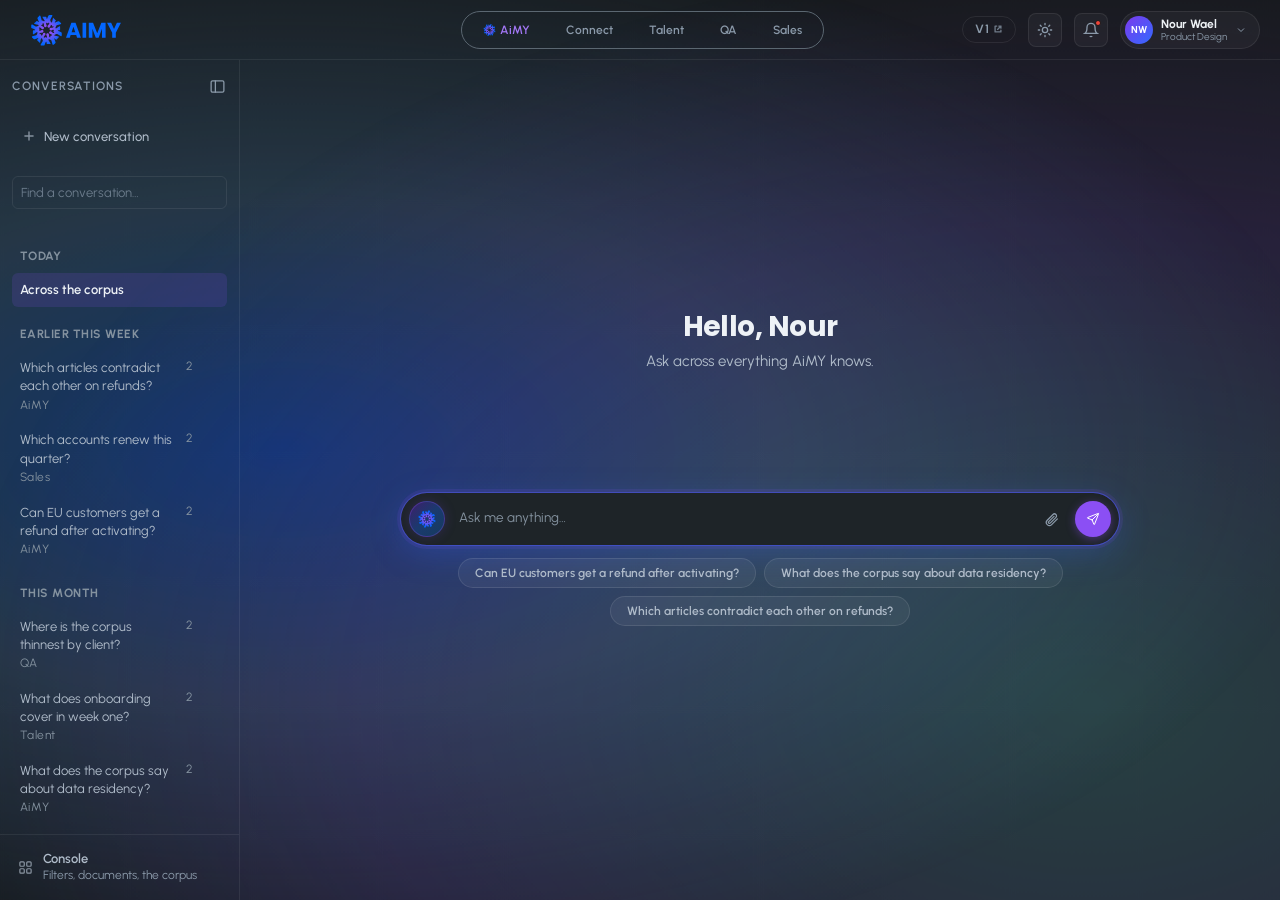
==== index.html @ 923cc2c4 "enhancements" ====
<!doctype html>
<html lang="en">
<head>
  <meta charset="UTF-8" />
  <meta name="viewport" content="width=device-width, initial-scale=1.0" />
  <title>AiMY</title>

  <link rel="icon" type="image/svg+xml" href="assets/Aimy-full.svg" />
  <link rel="apple-touch-icon" href="assets/Aimy-full.svg" />

  <link rel="preconnect" href="https://fonts.googleapis.com" />
  <link rel="preconnect" href="https://fonts.gstatic.com" crossorigin />
  <link href="https://fonts.googleapis.com/css2?family=Urbanist:ital,wght@0,400;0,500;0,600;0,700;0,800;1,400&family=Poppins:wght@700;800&family=JetBrains+Mono:wght@400;500&display=swap" rel="stylesheet" />

  <link rel="stylesheet" href="assets/aimy-ds.css" />
  <link rel="stylesheet" href="assets/knowledge.css?v=209" />
  <link rel="stylesheet" href="assets/chat.css?v=16" />

  <script>
    /* Apply saved theme before paint to avoid flash. Default = dark. */
    (function () {
      try {
        var saved = localStorage.getItem('aimy-ds-theme');
        if (saved === 'light') document.documentElement.setAttribute('data-theme', 'light');
      } catch (e) {}
    })();
  </script>
</head>
<!-- ══════════════════════════════════════════════
     THE GATE — chat, faced first

     Declared deviation #6. The direction document rejects a chat-first landing
     surface (§447) on the grounds that a prompt grid asks people to know what
     to ask at the moment they know least. That reasoning holds for somebody
     arriving without a question, and the briefing still serves them — one
     click away, in the Console.

     What it does not serve is the larger group who arrive knowing exactly what
     they want and have to cross a workbench to ask it. This page is for them.
     Nothing was removed to build it: the workbench is `console.html`, intact.

     `data-page` is the seam. knowledge.js reads it and boots a conversation
     and this shell — no grid, no filters, no briefing, no document machinery,
     because none of it has anywhere to render here.
══════════════════════════════════════════════ -->
<body data-page="gate" data-thread="empty">

<!-- AiMY logo symbols — inlined per page because external <use href> fails under file://
     Identical to design-system/index.html -->
<svg width="0" height="0" style="position:absolute;overflow:hidden" aria-hidden="true" focusable="false">
  <defs>
    <radialGradient id="aimy-rg" cx="75.72" cy="73.83" fx="75.72" fy="73.83" r="70.54" gradientUnits="userSpaceOnUse">
      <stop offset=".26" stop-color="#8c4ff4"/>
      <stop offset=".36" stop-color="#8250f4"/>
      <stop offset=".51" stop-color="#6954f6"/>
      <stop offset=".7" stop-color="#3f5bf9"/>
      <stop offset=".92" stop-color="#0764fe"/>
      <stop offset=".95" stop-color="#06f"/>
    </radialGradient>
    <symbol id="aimy-logo-small" viewBox="0 0 151.43 147.66">
      <path fill="var(--aimy-mark, url(#aimy-rg))" d="m84.2,6.76c1.09-2.9,3.26-3.67,6.2-3.46,3.04.21,6.12-.04,9.17.09,3.09.13,4.19,1.99,2.72,4.73-2.8,5.23-5.69,10.4-8.64,15.54-.91,1.59-1.31,2.9-.3,4.69,1.09,1.94,1.68,4.16,2.47,6.27.56,1.48,1.14,2.9,3.1,2.84,2.03-.06,2.38-1.54,2.71-3.11,1.1-5.1,2.22-10.19,3.39-15.28.66-2.88,1.64-3.2,3.7-1.18,3.15,3.08,6.22,6.25,9.37,9.33,1.29,1.26,1.36,2.4.1,3.7-1.25,1.29-2.47,2.62-3.66,3.97-.61.69-1.13,1.49-.46,2.42.68.94,1.55.61,2.42.27,4.51-1.8,9.04-3.53,13.53-5.39,1.83-.76,3.32-.47,4.67.87,2.49,2.47,5.04,4.9,7.42,7.47,2.54,2.73,1.91,4.74-1.77,5.82-5.69,1.67-11.39,3.26-17.1,4.85-1.37.38-2.26.89-2.75,2.47-.76,2.47-2.02,4.8-3.1,7.17-.61,1.35-.72,2.59.51,3.68,1.25,1.11,2.44.75,3.68-.05,4.53-2.92,9.07-5.83,13.64-8.69,2.5-1.57,3.33-1.08,3.36,1.91.04,4.22-.08,8.45.05,12.67.07,2.39-.98,3.24-3.21,3.2-1.53-.03-3.06.06-4.59.14-1.02.06-2.06.26-2.2,1.52-.13,1.15.81,1.46,1.65,1.82,4.29,1.85,8.54,3.8,12.88,5.53,2.16.86,3.1,2.23,3.06,4.5-.06,3.33.02,6.65-.04,9.98-.08,3.82-1.88,4.89-5.2,3.07-5.2-2.84-10.38-5.72-15.53-8.66-1.34-.76-2.38-1.03-3.92-.2-2.28,1.22-4.82,1.95-7.26,2.86-1.4.53-2.29,1.38-2.17,3,.13,1.67,1.24,2.19,2.69,2.5,5.27,1.12,10.53,2.27,15.78,3.49,2.92.67,3.16,1.56,1.07,3.69-3.09,3.14-6.26,6.21-9.33,9.38-1.27,1.3-2.36,1.38-3.66.09-1.27-1.27-2.63-2.45-3.98-3.65-.69-.62-1.48-1.14-2.42-.5-.97.66-.64,1.53-.29,2.4,1.76,4.42,3.43,8.88,5.28,13.26.95,2.24.47,3.9-1.24,5.51-2.23,2.09-4.32,4.33-6.51,6.47-3.13,3.06-5.22,2.5-6.45-1.76-1.58-5.52-3.13-11.05-4.64-16.59-.4-1.48-1.02-2.39-2.66-2.9-2.39-.74-4.62-1.97-6.92-3.01-1.43-.65-2.78-.8-3.9.57-1.05,1.29-.54,2.46.25,3.69,2.88,4.45,5.73,8.92,8.55,13.41,1.65,2.62,1.17,3.48-1.98,3.52-4.14.05-8.28-.06-12.41.06-2.47.07-3.33-1.01-3.38-3.37-.04-1.94.39-3.96-.55-5.82-1.74-2.18-2.36-.35-2.92.91-1.76,3.94-3.56,7.87-5.08,11.9-1.11,2.96-2.92,4.25-6.1,4.03-2.77-.2-5.57-.01-8.36-.06-4.27-.07-5.4-1.95-3.37-5.63,2.74-4.95,5.49-9.9,8.31-14.8.9-1.56,1.33-2.86.29-4.67-1.15-2-1.75-4.32-2.56-6.51-.53-1.44-1.25-2.6-3.04-2.53-1.83.08-2.32,1.31-2.64,2.85-1.1,5.18-2.24,10.36-3.44,15.52-.67,2.88-1.65,3.17-3.72,1.13-3.08-3.02-6.08-6.14-9.19-9.14-1.49-1.44-1.54-2.68-.06-4.1,1.1-1.06,2.11-2.22,3.13-3.36.73-.81,1.57-1.72.72-2.83-.76-1-1.8-.44-2.72-.08-4.27,1.69-8.56,3.31-12.78,5.1-2.23.95-3.93.54-5.56-1.18-2.29-2.42-4.75-4.67-7.02-7.1-2.34-2.51-1.78-4.64,1.49-5.62,5.6-1.67,11.22-3.27,16.86-4.79,1.77-.48,2.96-1.11,3.53-3.1.67-2.31,1.91-4.45,2.9-6.66.65-1.44.72-2.79-.65-3.89-1.32-1.05-2.45-.47-3.67.32-4.36,2.84-8.76,5.65-13.17,8.41-2.76,1.73-3.71,1.23-3.74-1.95-.04-4.14.09-8.28-.03-12.41-.06-2.34.89-3.26,3.18-3.21,1.7.04,3.41-.17,5.12-.3.87-.06,1.62-.4,1.76-1.36.15-1-.58-1.41-1.36-1.75-4.37-1.89-8.7-3.87-13.12-5.63-2.25-.9-3.23-2.35-3.19-4.71.06-3.33-.07-6.66.04-9.98.12-3.56,2.07-4.64,5.2-2.93,5.13,2.79,10.23,5.62,15.3,8.52,1.5.86,2.72,1.22,4.44.29,2.12-1.15,4.5-1.81,6.77-2.67,1.47-.55,2.53-1.38,2.37-3.15-.15-1.68-1.35-2.16-2.76-2.46-5.19-1.13-10.37-2.25-15.55-3.44-2.86-.66-3.17-1.67-1.16-3.73,3.02-3.09,6.14-6.07,9.13-9.19,1.44-1.51,2.67-1.53,4.1-.06,1.07,1.09,2.21,2.12,3.36,3.12.8.7,1.66,1.64,2.81.74,1-.78.45-1.8.08-2.71-1.69-4.27-3.3-8.56-5.1-12.78-.97-2.26-.48-3.92,1.19-5.56,2.24-2.2,4.29-4.6,6.51-6.82,2.52-2.52,5.28-1.85,6.29,1.53,1.68,5.69,3.31,11.4,4.86,17.13.42,1.53,1.09,2.38,2.7,2.9,2.47.8,4.79,2.05,7.17,3.11,1.38.61,2.62.55,3.64-.69.98-1.19.61-2.32-.13-3.46-2.82-4.38-5.65-8.75-8.42-13.17-.58-.93-1.69-1.87-.93-3.15.68-1.15,1.94-.76,2.97-.77,4.13-.04,8.27.06,12.4-.03,2.07-.04,2.97.78,2.95,2.84-.01,1.71.14,3.41.26,5.12.07.94.34,1.85,1.47,1.96.98.1,1.41-.63,1.73-1.42,1.76-4.23,3.52-8.46,5.28-12.68Zm-22.36,61.41c-3.34,1.86-6.31,1.33-9.12-1.21-2.13-1.92-4.4-3.7-6.68-5.44-1.37-1.05-5.46-.12-5.88,1.48-.4,1.51,1.45,1.62,2.35,2.26,2.26,1.62,2.42,2.82.44,4.99-1.2,1.31-1.86,2.77-.81,4.36,1.07,1.61,2.68,2.01,4.5,1.25,1.66-.69,3.35-1.31,4.95-2.11,3.35-1.67,6.39-1.47,9.13,1.21,2.48,5.78.4,9.43-5.84,10.19-2.94.36-5.9.59-8.84.99-1.71.24-3.72,3.37-3.04,4.99.74,1.75,2.14.27,3.18.13,2.82-.39,3.74.25,3.89,3.17.09,1.76.6,3.29,2.48,3.69,2.06.43,3.44-.64,4.21-2.52.82-1.99,1.6-4,2.44-5.99,1.06-2.53,2.86-4.12,5.72-4.2,2.6-.07,4.55,1.12,5.68,3.4,1.22,2.48.87,4.87-.94,7.03-1.56,1.86-3.06,3.77-4.61,5.63-2.97,3.57-2.9,4.91.52,8.4.47-.79.92-1.56,1.38-2.32,1.77-2.93,2.86-3.11,5.4-.87,1.35,1.19,2.84,1.7,4.39.59,1.5-1.08,1.78-2.66,1.12-4.34-.89-2.26-1.96-4.45-2.77-6.73-1.32-3.73.56-7.35,4.17-8.3,3.57-.94,7.08,1.37,7.7,5.21.4,2.48.6,5,.8,7.5.41,4.94.97,5.53,5.99,5.97.04.05.08.11.13.14.01,0,.07-.05.11-.08-.09,0-.19,0-.28,0,.48-1.21-.26-2.26-.46-3.37-.48-2.69.29-3.75,2.95-3.8,1.88-.03,3.52-.5,3.93-2.51.45-2.19-.81-3.54-2.79-4.32-2.01-.78-4.01-1.57-5.99-2.42-2.45-1.05-3.89-2.93-3.98-5.6-.08-2.55,1.12-4.54,3.41-5.68,2.38-1.18,4.72-.92,6.82.76,1.9,1.51,3.77,3.05,5.64,4.6,3.87,3.21,4.66,3.2,8.75-.27-1.04-.61-2.07-1.14-3.02-1.79-2.24-1.53-2.4-2.82-.54-4.79,1.28-1.36,2.12-2.83.94-4.56-1.2-1.75-2.96-1.85-4.82-1.09-2.08.86-4.11,1.83-6.22,2.59-3.73,1.35-7.49-.5-8.38-4.02-.96-3.81,1.3-7.23,5.33-7.83,2.48-.37,5-.59,7.51-.78,4.75-.36,5.44-1.05,5.77-6.3-1.15.29-2.24.62-3.35.82-2.62.49-3.71-.35-3.78-3.03-.05-1.89-.52-3.49-2.57-3.85-2.07-.36-3.39.78-4.14,2.67-.83,2.09-1.62,4.2-2.57,6.23-1.68,3.6-5.57,4.91-8.76,3.05-3.36-1.96-4.18-6.1-1.75-9.32,1.57-2.08,3.27-4.06,4.93-6.07,2.94-3.56,2.89-4.57-.43-8.15-.08.02-.2.01-.23.06-.3.44-.6.89-.88,1.35-2.3,3.81-2.75,3.89-6.21,1.3-1.24-.93-2.61-1.34-3.97-.31-1.33,1.02-1.89,2.42-1.26,4.06.84,2.18,1.74,4.33,2.67,6.47,1.16,2.67.88,5.12-1.13,7.24-1.79,1.89-4.12,2.26-6.47,1.44-2.61-.91-3.96-2.91-4.18-5.72-.25-3.13-.61-6.26-1.01-9.38-.24-1.92-3.07-4.03-5.03-3.37-2.01.68-.22,2.24-.11,3.34.27,2.74-.36,3.64-3.35,3.81-1.79.1-3.25.69-3.58,2.6-.31,1.81.57,3.15,2.24,3.88,1.73.76,3.5,1.42,5.24,2.15,5.82,2.41,6.87,6.44,2.99,11.41Z"/>
    </symbol>
    <symbol id="aimy-logo-full" viewBox="0 0 418.18 147.66">
      <g fill="#0366ff">
        <path d="m209.6,97.25h-25.58l-4.1,12.11h-17.48l24.8-68.54h19.33l24.8,68.54h-17.67l-4.1-12.11Zm-4.3-12.89l-8.49-25.09-8.4,25.09h16.89Z"/>
        <path d="m255.58,40.82v68.54h-16.7V40.82h16.7Z"/>
        <path d="m345.31,40.82v68.54h-16.7v-41.1l-15.33,41.1h-13.47l-15.43-41.2v41.2h-16.7V40.82h19.72l19.23,47.45,19.04-47.45h19.63Z"/>
        <path d="m416.1,40.82l-23.73,45.89v22.65h-16.7v-22.65l-23.73-45.89h18.94l13.28,28.71,13.18-28.71h18.75Z"/>
      </g>
      <path fill="var(--aimy-mark, url(#aimy-rg))" d="m81.08,8.02c1.09-2.9,3.26-3.67,6.2-3.46,3.04.21,6.12-.04,9.17.09,3.09.13,4.19,1.99,2.72,4.73-2.8,5.23-5.69,10.4-8.64,15.54-.91,1.59-1.31,2.9-.3,4.69,1.09,1.94,1.68,4.16,2.47,6.27.56,1.48,1.14,2.9,3.1,2.84,2.03-.06,2.38-1.54,2.71-3.11,1.1-5.1,2.22-10.19,3.39-15.28.66-2.88,1.64-3.2,3.7-1.18,3.15,3.08,6.22,6.25,9.37,9.33,1.29,1.26,1.36,2.4.1,3.7-1.25,1.29-2.47,2.62-3.66,3.97-.61.69-1.13,1.49-.46,2.42.68.94,1.55.61,2.42.27,4.51-1.8,9.04-3.53,13.53-5.39,1.83-.76,3.32-.47,4.67.87,2.49,2.47,5.04,4.9,7.42,7.47,2.54,2.73,1.91,4.74-1.77,5.82-5.69,1.67-11.39,3.26-17.1,4.85-1.37.38-2.26.89-2.75,2.47-.76,2.47-2.02,4.8-3.1,7.17-.61,1.35-.72,2.59.51,3.68,1.25,1.11,2.44.75,3.68-.05,4.53-2.92,9.07-5.83,13.64-8.69,2.5-1.57,3.33-1.08,3.36,1.91.04,4.22-.08,8.45.05,12.67.07,2.39-.98,3.24-3.21,3.2-1.53-.03-3.06.06-4.59.14-1.02.06-2.06.26-2.2,1.52-.13,1.15.81,1.46,1.65,1.82,4.29,1.85,8.54,3.8,12.88,5.53,2.16.86,3.1,2.23,3.06,4.5-.06,3.33.02,6.65-.04,9.98-.08,3.82-1.88,4.89-5.2,3.07-5.2-2.84-10.38-5.72-15.53-8.66-1.34-.76-2.38-1.03-3.92-.2-2.28,1.22-4.82,1.95-7.26,2.86-1.4.53-2.29,1.38-2.17,3,.13,1.67,1.24,2.19,2.69,2.5,5.27,1.12,10.53,2.27,15.78,3.49,2.92.67,3.16,1.56,1.07,3.69-3.09,3.14-6.26,6.21-9.33,9.38-1.27,1.3-2.36,1.38-3.66.09-1.27-1.27-2.63-2.45-3.98-3.65-.69-.62-1.48-1.14-2.42-.5-.97.66-.64,1.53-.29,2.4,1.76,4.42,3.43,8.88,5.28,13.26.95,2.24.47,3.9-1.24,5.51-2.23,2.09-4.32,4.33-6.51,6.47-3.13,3.06-5.22,2.5-6.45-1.76-1.58-5.52-3.13-11.05-4.64-16.59-.4-1.48-1.02-2.39-2.66-2.9-2.39-.74-4.62-1.97-6.92-3.01-1.43-.65-2.78-.8-3.9.57-1.05,1.29-.54,2.46.25,3.69,2.88,4.45,5.73,8.92,8.55,13.41,1.65,2.62,1.17,3.48-1.98,3.52-4.14.05-8.28-.06-12.41.06-2.47.07-3.33-1.01-3.38-3.37-.04-1.94.39-3.96-.55-5.82-1.74-2.18-2.36-.35-2.92.91-1.76,3.94-3.56,7.87-5.08,11.9-1.11,2.96-2.92,4.25-6.1,4.03-2.77-.2-5.57-.01-8.36-.06-4.27-.07-5.4-1.95-3.37-5.63,2.74-4.95,5.49-9.9,8.31-14.8.9-1.56,1.33-2.86.29-4.67-1.15-2-1.75-4.32-2.56-6.51-.53-1.44-1.25-2.6-3.04-2.53-1.83.08-2.32,1.31-2.64,2.85-1.1,5.18-2.24,10.36-3.44,15.52-.67,2.88-1.65,3.17-3.72,1.13-3.08-3.02-6.08-6.14-9.19-9.14-1.49-1.44-1.54-2.68-.06-4.1,1.1-1.06,2.11-2.22,3.13-3.36.73-.81,1.57-1.72.72-2.83-.76-1-1.8-.44-2.72-.08-4.27,1.69-8.56,3.31-12.78,5.1-2.23.95-3.93.54-5.56-1.18-2.29-2.42-4.75-4.67-7.02-7.1-2.34-2.51-1.78-4.64,1.49-5.62,5.6-1.67,11.22-3.27,16.86-4.79,1.77-.48,2.96-1.11,3.53-3.1.67-2.31,1.91-4.45,2.9-6.66.65-1.44.72-2.79-.65-3.89-1.32-1.05-2.45-.47-3.67.32-4.36,2.84-8.76,5.65-13.17,8.41-2.76,1.73-3.71,1.23-3.74-1.95-.04-4.14.09-8.28-.03-12.41-.06-2.34.89-3.26,3.18-3.21,1.7.04,3.41-.17,5.12-.3.87-.06,1.62-.4,1.76-1.36.15-1-.58-1.41-1.36-1.75-4.37-1.89-8.7-3.87-13.12-5.63-2.25-.9-3.23-2.35-3.19-4.71.06-3.33-.07-6.66.04-9.98.12-3.56,2.07-4.64,5.2-2.93,5.13,2.79,10.23,5.62,15.3,8.52,1.5.86,2.72,1.22,4.44.29,2.12-1.15,4.5-1.81,6.77-2.67,1.47-.55,2.53-1.38,2.37-3.15-.15-1.68-1.35-2.16-2.76-2.46-5.19-1.13-10.37-2.25-15.55-3.44-2.86-.66-3.17-1.67-1.16-3.73,3.02-3.09,6.14-6.07,9.13-9.19,1.44-1.51,2.67-1.53,4.1-.06,1.07,1.09,2.21,2.12,3.36,3.12.8.7,1.66,1.64,2.81.74,1-.78.45-1.8.08-2.71-1.69-4.27-3.3-8.56-5.1-12.78-.97-2.26-.48-3.92,1.19-5.56,2.24-2.2,4.29-4.6,6.51-6.82,2.52-2.52,5.28-1.85,6.29,1.53,1.68,5.69,3.31,11.4,4.86,17.13.42,1.53,1.09,2.38,2.7,2.9,2.47.8,4.79,2.05,7.17,3.11,1.38.61,2.62.55,3.64-.69.98-1.19.61-2.32-.13-3.46-2.82-4.38-5.65-8.75-8.42-13.17-.58-.93-1.69-1.87-.93-3.15.68-1.15,1.94-.76,2.97-.77,4.13-.04,8.27.06,12.4-.03,2.07-.04,2.97.78,2.95,2.84-.01,1.71.14,3.41.26,5.12.07.94.34,1.85,1.47,1.96.98.1,1.41-.63,1.73-1.42,1.76-4.23,3.52-8.46,5.28-12.68Zm-22.36,61.41c-3.34,1.86-6.31,1.33-9.12-1.21-2.13-1.92-4.4-3.7-6.68-5.44-1.37-1.05-5.46-.12-5.88,1.48-.4,1.51,1.45,1.62,2.35,2.26,2.26,1.62,2.42,2.82.44,4.99-1.2,1.31-1.86,2.77-.81,4.36,1.07,1.61,2.68,2.01,4.5,1.25,1.66-.69,3.35-1.31,4.95-2.11,3.35-1.67,6.39-1.47,9.13,1.21,2.48,5.78.4,9.43-5.84,10.19-2.94.36-5.9.59-8.84.99-1.71.24-3.72,3.37-3.04,4.99.74,1.75,2.14.27,3.18.13,2.82-.39,3.74.25,3.89,3.17.09,1.76.6,3.29,2.48,3.69,2.06.43,3.44-.64,4.21-2.52.82-1.99,1.6-4,2.44-5.99,1.06-2.53,2.86-4.12,5.72-4.2,2.6-.07,4.55,1.12,5.68,3.4,1.22,2.48.87,4.87-.94,7.03-1.56,1.86-3.06,3.77-4.61,5.63-2.97,3.57-2.9,4.91.52,8.4.47-.79.92-1.56,1.38-2.32,1.77-2.93,2.86-3.11,5.4-.87,1.35,1.19,2.84,1.7,4.39.59,1.5-1.08,1.78-2.66,1.12-4.34-.89-2.26-1.96-4.45-2.77-6.73-1.32-3.73.56-7.35,4.17-8.3,3.57-.94,7.08,1.37,7.7,5.21.4,2.48.6,5,.8,7.5.41,4.94.97,5.53,5.99,5.97.04.05.08.11.13.14.01,0,.07-.05.11-.08-.09,0-.19,0-.28,0,.48-1.21-.26-2.26-.46-3.37-.48-2.69.29-3.75,2.95-3.8,1.88-.03,3.52-.5,3.93-2.51.45-2.19-.81-3.54-2.79-4.32-2.01-.78-4.01-1.57-5.99-2.42-2.45-1.05-3.89-2.93-3.98-5.6-.08-2.55,1.12-4.54,3.41-5.68,2.38-1.18,4.72-.92,6.82.76,1.9,1.51,3.77,3.05,5.64,4.6,3.87,3.21,4.66,3.2,8.75-.27-1.04-.61-2.07-1.14-3.02-1.79-2.24-1.53-2.4-2.82-.54-4.79,1.28-1.36,2.12-2.83.94-4.56-1.2-1.75-2.96-1.85-4.82-1.09-2.08.86-4.11,1.83-6.22,2.59-3.73,1.35-7.49-.5-8.38-4.02-.96-3.81,1.3-7.23,5.33-7.83,2.48-.37,5-.59,7.51-.78,4.75-.36,5.44-1.05,5.77-6.3-1.15.29-2.24.62-3.35.82-2.62.49-3.71-.35-3.78-3.03-.05-1.89-.52-3.49-2.57-3.85-2.07-.36-3.39.78-4.14,2.67-.83,2.09-1.62,4.2-2.57,6.23-1.68,3.6-5.57,4.91-8.76,3.05-3.36-1.96-4.18-6.1-1.75-9.32,1.57-2.08,3.27-4.06,4.93-6.07,2.94-3.56,2.89-4.57-.43-8.15-.08.02-.2.01-.23.06-.3.44-.6.89-.88,1.35-2.3,3.81-2.75,3.89-6.21,1.3-1.24-.93-2.61-1.34-3.97-.31-1.33,1.02-1.89,2.42-1.26,4.06.84,2.18,1.74,4.33,2.67,6.47,1.16,2.67.88,5.12-1.13,7.24-1.79,1.89-4.12,2.26-6.47,1.44-2.61-.91-3.96-2.91-4.18-5.72-.25-3.13-.61-6.26-1.01-9.38-.24-1.92-3.07-4.03-5.03-3.37-2.01.68-.22,2.24-.11,3.34.27,2.74-.36,3.64-3.35,3.81-1.79.1-3.25.69-3.58,2.6-.31,1.81.57,3.15,2.24,3.88,1.73.76,3.5,1.42,5.24,2.15,5.82,2.41,6.87,6.44,2.99,11.41Z"/>
    </symbol>
  </defs>
</svg>

<!-- ══════════════════════════════════════════════
     TOPNAV — the same chrome the Console and Settings carry.

     Third copy of this markup, which is the established pattern in this repo
     rather than an oversight: console.html and settings.html already hold it
     twice. Introducing a component system to hold it once is a separate job
     from this one, and doing it here would put a refactor inside a feature.

     No rail toggle: it reveals a briefing that does not exist on this page.
══════════════════════════════════════════════ -->
<div class="app-topnav">
  <div class="topnav-logo">
    <!-- No rail toggle here. It belongs to the panel it controls, which is
         where Claude, Gemini, Mistral, Grok and Perplexity all put it: in the
         sidebar's own header, not in the product chrome. -->
    <div class="topnav-logo-mark">
      <svg width="140" height="43" viewBox="0 0 418.18 147.66" aria-label="AiMY"><use href="#aimy-logo-full"/></svg>
    </div>
  </div>

  <div class="topnav-tabs">
    <!-- ══ THE PRODUCT STRIP ═══════════════════════════════════════════
         AiMY is first and it is the only tab with a CHAT GATE behind it. The
         other four are consoles: workbenches with the canvas inside them,
         entered without passing a gate. That asymmetry is the reason the tab
         order is what it is, and the reason a conversation's subtitle names
         the tab it was held under.

         `aria-current="page"` appears on exactly ONE of the three shells --
         whichever page you are actually on. It used to sit on all three,
         including settings.html where the element is a link pointing AWAY
         from the current page: a control announcing "you are here" while
         navigating elsewhere. `active` carries the product context; only
         `aria-current` claims the page. -->
    <div class="topnav-tabs-inner" role="navigation" aria-label="AiMY products">
        <span class="topnav-tab active" aria-current="page">
          <svg width="18" height="20" viewBox="0 0 18 20"><use href="#aimy-logo-small"/></svg>
          AiMY
        </span>
        <button class="topnav-tab" type="button">Connect</button>
        <button class="topnav-tab" type="button">Talent</button>
        <a class="topnav-tab" href="https://aimyqa.nour-ali.workers.dev/">QA</a>
        <a class="topnav-tab" href="https://aimy-sales.nour-ali.workers.dev/">Sales</a>
    </div>
  </div>

  <div class="topnav-right">
    <!-- V1 opens in a new tab so the two builds can be compared side by side.
         One link, not a segmented pair: you are on V2, so the only thing worth
         offering is the way out. The href is the placeholder.

         The Console button used to sit here. It moved out because the navbar is
         shared chrome and the Console is a destination, not a mode — the rail
         footer carries it, which is where the eye already goes for "where else
         can I be". -->
    <a class="ver-link" href="#" target="_blank" rel="noopener noreferrer"
       title="Open V1 in a new tab">
      V1
      <svg class="ver-link-ico" viewBox="0 0 12 12" fill="none" stroke="currentColor"
           stroke-width="1.6" stroke-linecap="round" stroke-linejoin="round" aria-hidden="true">
        <path d="M4.5 2.5H2.5v7h7v-2M7 2.5h2.5V5M9.5 2.5L5.5 6.5"/>
      </svg>
    </a>

    <button class="ds-theme-toggle" id="ds-theme-toggle" type="button" aria-label="Toggle light / dark theme" title="Toggle theme">
      <svg class="icon-sun" viewBox="0 0 24 24" fill="none" stroke="currentColor" stroke-width="2" stroke-linecap="round">
        <circle cx="12" cy="12" r="4"/><path d="M12 2v2M12 20v2M4.9 4.9l1.4 1.4M17.7 17.7l1.4 1.4M2 12h2M20 12h2M4.9 19.1l1.4-1.4M17.7 6.3l1.4-1.4"/>
      </svg>
      <svg class="icon-moon" viewBox="0 0 24 24" fill="none" stroke="currentColor" stroke-width="2" stroke-linecap="round" stroke-linejoin="round">
        <path d="M21 12.8A9 9 0 1111.2 3a7 7 0 009.8 9.8z"/>
      </svg>
    </button>

    <!-- Notifications. Identical markup on all three shells because it is the
         same control reading the same queue -- what is still waiting on a
         person, derived from the corpus rather than hard-coded. What differs
         is where a row LANDS: see "One finding, two routes" in knowledge.js. -->
    <div class="ntf-anchor">
      <button class="topnav-bell" id="ntfBell" type="button"
              aria-haspopup="dialog" aria-expanded="false" aria-controls="ntfPanel"
              aria-label="Notifications">
        <svg viewBox="0 0 24 24" aria-hidden="true"><path d="M18 8A6 6 0 006 8c0 7-3 9-3 9h18s-3-2-3-9"/><path d="M13.73 21a2 2 0 01-3.46 0"/></svg>
        <span class="bell-dot" id="ntfDot" hidden></span>
      </button>
      <div class="ntf-panel" id="ntfPanel" hidden role="dialog" aria-label="Needs you">
        <div class="ntf-head">
          <b>Needs you</b>
          <span class="ntf-count" id="ntfCount" hidden>0</span>
          <button class="ntf-clear" id="ntfClear" type="button">Mark all read</button>
        </div>
        <ul class="ntf-list" id="ntfList"></ul>
        <div class="ntf-foot">
          <button class="ntf-foot-btn" id="ntfAskAll" type="button">Ask AiMY what to do first</button>
        </div>
      </div>
    </div>

    <div class="user-anchor">
      <button class="topnav-user" id="userPill" type="button"
              aria-haspopup="menu" aria-expanded="false" aria-controls="userMenu">
        <span class="topnav-avatar" id="userAvatar">NW</span>
        <span class="topnav-user-info">
          <span class="topnav-user-name" id="userName">Nour Wael</span>
          <span class="topnav-user-role" id="userRole">Product Design</span>
        </span>
        <svg viewBox="0 0 24 24" fill="none" stroke="currentColor" stroke-width="2" aria-hidden="true"><polyline points="6 9 12 15 18 9"/></svg>
      </button>
      <!-- ══ IDENTITY ONLY ═══════════════════════════════════════════════
           This carried four deep links into settings modules plus "All
           settings" -- a second copy of the settings IA, duplicated verbatim
           across three files, that went stale the moment a module was renamed
           because nothing pointed at it from the page it described. Two of
           those four modules no longer exist under those names.

           What belongs under a name and a face is WHO YOU ARE: who you are
           signed in as, who you are acting as, and the way out. One Settings
           item; search inside settings does what the shortcuts were for. -->
      <div class="menu user-menu" id="userMenu" role="menu" aria-label="Account" hidden>
        <div class="menu-label">Signed in as Nour Wael</div>
        <a class="menu-item" role="menuitem" href="console.html?m=config">Settings</a>
        <button class="menu-item" role="menuitem" type="button">Viewing as&hellip;</button>
        <div class="menu-sep"></div>
        <a class="menu-item" role="menuitem" href="console.html">Console</a>
        <div class="menu-sep"></div>
        <button class="menu-item" role="menuitem" type="button">Sign out</button>
      </div>
    </div>
  </div>
</div>

<div class="gate-body">

  <!-- ══ CONVERSATIONS ══════════════════════════════════════════════════
       `#overlayChats` by id, because `paintChats()` addresses it by id and is
       the same function on both surfaces. The column is the Console's, moved
       out of an overlay and given a permanent home. -->
  <aside class="gate-rail" id="gateRail" aria-label="Conversations">

    <!-- ══ RAIL HEADER ═══════════════════════════════════════════════════
         The collapse control lives with the thing it collapses. Claude,
         Gemini, Mistral, Grok and Perplexity all place it exactly here, in the
         panel's own top-right, and none of them put it in the product chrome —
         a control in the navbar reads as "app", and this one is "panel".

         `data-rail-toggle` rather than an id, because the collapsed state
         needs a second instance of the same button somewhere the closed panel
         is not: see `.gate-rail-peek` below. One attribute, one handler, two
         placements, only ever one of them on screen. -->
    <div class="gate-rail-head">
      <span class="gate-rail-title">Conversations</span>
      <button class="gate-rail-btn" type="button" data-rail-toggle
              aria-expanded="true" aria-controls="gateRail"
              aria-label="Collapse conversations" title="Collapse conversations">
        <svg viewBox="0 0 24 24" fill="none" stroke="currentColor" stroke-width="1.8"
             stroke-linecap="round" stroke-linejoin="round" aria-hidden="true">
          <rect x="3" y="4" width="18" height="16" rx="2"/><path d="M9 4v16"/>
        </svg>
      </button>
    </div>

    <!-- The skeleton is what is true before knowledge.js has painted: rows
         are coming, and their shape is already known. `paintChats()` replaces
         it wholesale on the first render. If scripting fails it stays, which
         is the honest state — not an empty column implying no history. -->
    <div class="overlay-chats" id="overlayChats">
      <div class="gate-skeleton" aria-hidden="true">
        <div class="gate-skeleton-row" style="--i:0"></div>
        <div class="gate-skeleton-row" style="--i:1"></div>
        <div class="gate-skeleton-row" style="--i:2"></div>
        <div class="gate-skeleton-row" style="--i:3"></div>
        <div class="gate-skeleton-row" style="--i:4"></div>
      </div>
    </div>

    <!-- The quieter of the two Console routes. The top-right button is the one
         that gets found; this is the one that gets used, because it sits where
         the hand already is once somebody knows the page. -->
    <div class="gate-rail-foot">
      <a class="gate-console" href="console.html">
        <svg viewBox="0 0 24 24" fill="none" stroke="currentColor" stroke-width="1.9"
             stroke-linecap="round" stroke-linejoin="round" aria-hidden="true" width="15" height="15">
          <rect x="3" y="3" width="7" height="7" rx="1.5"/><rect x="14" y="3" width="7" height="7" rx="1.5"/>
          <rect x="3" y="14" width="7" height="7" rx="1.5"/><rect x="14" y="14" width="7" height="7" rx="1.5"/>
        </svg>
        <span class="gate-console-lines">
          <span class="gate-console-name">Console</span>
          <span class="gate-console-sub">Filters, documents, the corpus</span>
        </span>
      </a>
    </div>
  </aside>

  <!-- Dismiss surface for the rail below 900px. Sibling of the rail so the two
       share one stacking context. -->
  <div class="gate-scrim" id="gateScrim"></div>

  <main class="gate-main">

    <!-- ══ THE AMBIENT LAYER ═════════════════════════════════════════════
         Two blurred ellipses that already exist as design-system tokens
         (`--grad-ellipse-1`, `--grad-ellipse-2`) at 0.07–0.18 alpha, which is
         why this reads as depth rather than as a neon gradient.

         Fixed and pointer-events:none so it never enters a scrolling
         container and never takes a click. Each layer drifts on its own
         cycle — 29s and 37s, coprime, so they never resynchronise into a
         visible beat. Transform and opacity only.

         It fades out when a conversation starts: a transcript should be read
         against a flat surface. -->
    <div class="gate-bloom" id="gateBloom" aria-hidden="true">
      <div class="gate-bloom-a"></div>
      <div class="gate-bloom-b"></div>
      <!-- Dust. Painted by chat.js from a fixed table so the field is the same
           every load and can be reviewed rather than rolled. -->
      <div class="gate-dust" id="gateDust"></div>
    </div>

    <!-- ══ THE WAY BACK ══════════════════════════════════════════════════
         A collapsed panel takes its own toggle with it. This is the second
         placement of the same control, sitting where the rail used to start,
         and it exists only while the rail is closed — the same move Claude and
         ChatGPT make when their sidebar goes away. -->
    <button class="gate-rail-peek" type="button" data-rail-toggle
            aria-expanded="false" aria-controls="gateRail"
            aria-label="Show conversations" title="Show conversations">
      <svg viewBox="0 0 24 24" fill="none" stroke="currentColor" stroke-width="1.8"
           stroke-linecap="round" stroke-linejoin="round" aria-hidden="true">
        <rect x="3" y="4" width="18" height="16" rx="2"/><path d="M9 4v16"/>
      </svg>
    </button>

    <div class="gate-stage" id="gateStage">

      <!-- Present in the markup rather than injected, so it is on screen in
           the first paint instead of one frame after it. -->
      <div class="gate-hero" id="gateHero">
        <h1 class="gate-hello">Hello, <span id="gateName">Nour</span></h1>
        <p class="gate-sub">Ask across everything AiMY knows.</p>
      </div>

      <div class="overlay-thread" id="overlayThread" aria-live="polite"></div>

      <div class="gate-composer">
        <div class="overlay-input-wrap">
          <div class="overlay-input-bar">
            <div class="aimy-float-icon">
              <svg width="16" height="18" viewBox="0 0 18 20"><use href="#aimy-logo-small"/></svg>
            </div>
            <textarea class="overlay-input" id="overlayInput" placeholder="Ask me anything…" rows="1"
                      spellcheck="false" autocomplete="off" data-submit-on-enter aria-label="Ask AiMY"></textarea>

            <button class="overlay-send" id="overlaySend" aria-label="Send">
              <svg viewBox="0 0 14 14" fill="none" width="14" height="14">
                <path d="M6.12 7.88L12.25 1.75M6.2 8.07l1.533 3.942c.135.347.203.521.3.572a.3.3 0 00.3 0c.097-.05.165-.224.3-.572L12.447 2.16c.122-.314.183-.47.15-.57a.3.3 0 00-.21-.21c-.1-.034-.257.027-.57.15L1.99 5.4c-.347.135-.52.203-.571.3a.3.3 0 000 .3c.05.097.224.165.571.3L5.933 7.8c.07.027.106.041.135.062a.3.3 0 01.062.062c.022.03.036.066.063.135z" stroke="white" stroke-linecap="round" stroke-linejoin="round"/>
              </svg>
            </button>
          </div>
        </div>

        <!-- Below the input, which is where every product of this shape puts
             them. Painted by chat.js rather than written here so the set stays
             in one place next to the answer engine it was checked against. -->
        <div class="gate-chips" id="gateChips"></div>
      </div>

    </div>
  </main>
</div>

<div class="gate-toast-host" id="toastHost"></div>

<script src="assets/aimy-ds.js"></script>
<script src="assets/chat.js?v=6"></script>
<script src="assets/knowledge.js?v=323"></script>
</body>
</html>
---- assets/aimy-ds.css ----
/* ═══════════════════════════════════════════════════════════════════════
   aimy-ds.css — AiMY Design System, product-consumable layer
   ───────────────────────────────────────────────────────────────────────
   EXTRACTED, NOT AUTHORED. Source: design-system/index.html <style> block
   at commit fef41de. Do not edit this file to change a component — edit
   the design system and re-extract, or the product forks the system.

   Kept   tokens · light-theme overrides · base · every component section,
          including the .ds-prefixed components (.ds-tabs, .ds-switch,
          .ds-choice, .ds-range, .ds-progress, .ds-field, .ds-textarea,
          .ds-kbd, .ds-divider), the AiMY Canvas, the Doctrine Primitives
          and the Knowledge v2 Primitives, plus the reduced-motion block.
   Dropped documentation-site chrome only — .ds-topbar / .ds-shell /
          .ds-sidebar / .ds-main / .ds-section / .ds-hero / .ds-h1-3 /
          .ds-desc / .ds-code / .ds-table / .ds-callout / .ds-preview /
          .demo-row / .surface-card, the copy-UI and swatch blocks,
          #ds-toast, and the quick-find modal (#qf-*).
   Moved  .ds-theme-toggle → knowledge.css (product chrome).

   NOTE the drop list is by CSS banner section, never by ".ds-" prefix:
   nine real components carry that prefix and a prefix strip deletes them.

   Source line ranges kept, for drift checking against fef41de:
     11-239 · 254-387 · 668-1104 · 1196-1695 · 1810-3668
   ═══════════════════════════════════════════════════════════════════════ */

    *, *::before, *::after { box-sizing: border-box; margin: 0; padding: 0; }

    /* ═══════════════════════════════════════════════
       DESIGN TOKENS — single source of truth
       All surfaces import these exact values
    ═══════════════════════════════════════════════ */
    :root {
      /* ── AI Brand Gradient ── */
      --ai: linear-gradient(104deg, #0066ff 0%, #61adf1 47%, #6fdfe2 100%);

      /* ── Dark Scale (navy-tinted) ── */
      --d950: #080b10;
      --d900: #0d1117;
      --d850: #141b24;
      --d800: #1c2630;
      --d750: #233040;
      --d700: #2e3d50;
      --d600: #4a5b6e;
      --d500: #637280;
      --d400: #8b9aaa;
      --d300: #b0bcca;
      --d200: #c8d2dc;
      --d100: #d8e0e8;
      --d50:  #eef2f6;

      /* ── Brand / Primary ── */
      --brand:        #3369ff;
      --brand-dim:    rgba(51,105,255,0.15);
      --brand-glow:   rgba(51,105,255,0.25);

      /* ── Product Accent (secondary — each Aimy product may re-theme this) ── */
      --accent:     #8b4ff4;
      --accent-rgb: 139,79,244;
      --accent-dim: rgba(139,79,244,0.15);
      --accent-glow:rgba(139,79,244,0.25);

      /* ── Secondary Accents ── */
      --teal:   #6fdfe2;
      --teal-dim: rgba(111,223,226,0.12);
      --purple: #8b4ff4;

      /* ── Semantic Status ── */
      --ok:      #17b26a;
      --ok-bg:   rgba(23,178,106,0.12);
      --ok-glow: rgba(23,178,106,0.2);
      --warn:    #f79009;
      --warn-bg: rgba(247,144,9,0.12);
      --err:     #f04438;
      --err-bg:  rgba(240,68,56,0.12);
      /* The border that goes with that fill. It was written only as a
         fallback inside settings.css, so a failure card kept one hard-coded
         alpha in both themes while its background switched around it. */
      --err-line: rgba(240,68,56,0.28);
      --err-glow:rgba(240,68,56,0.2);
      --info:    #0ea5e9;
      --info-bg: rgba(14,165,233,0.12);

      /* ── Surface Tokens ── */
      --body-bg:          #0f1215;
      --card-bg:          #141b24;
      --card-bg-raised:   #1c2630;
      --card-border:      rgba(255,255,255,0.07);
      --card-border-hover:rgba(255,255,255,0.14);
      --card-border-focus:rgba(51,105,255,0.4);
      --panel-bg:         rgba(13,17,22,0.95);

      /* ── Overlay / Glass ── */
      --glass-bg:     rgba(20,27,36,0.85);
      --glass-border: rgba(255,255,255,0.08);

      /* ── Theme-aware helpers (overridden in light) ── */
      --ai-text: #61adf1;                  /* AI-blue text — darkened in light */
      --text-strong: #ffffff;              /* strongest text / gradient text stop */
      --hairline:    rgba(255,255,255,0.07);/* subtle dividers on raised surfaces */
      --code-bg:     #0b0f14;              /* code block bg — stays dark in both themes */

      /* ── Gradients ── */
      --grad-avatar: linear-gradient(135deg,#7c3aed,#3369ff);
      --grad-ellipse-1: radial-gradient(ellipse at 30% 50%, rgba(0,102,255,0.18) 0%, rgba(97,173,241,0.1) 28%, transparent 60%);
      --grad-ellipse-2: radial-gradient(ellipse at 75% 70%, rgba(111,223,226,0.1) 0%, rgba(139,79,244,0.07) 38%, transparent 60%);

      /* ── Layout ── */
      --topbar-height: 60px;
      --sidebar-width: 240px;

      /* ── Border Radius ── */
      --r-xs:  4px;
      --r-sm:  6px;
      --r-md:  8px;
      --r-lg:  10px;
      --r-xl:  12px;
      --r-2xl: 16px;
      --r-pill:9999px;

      /* ── Spacing (4px base) ── */
      --sp-1:  4px;
      --sp-2:  8px;
      --sp-3:  12px;
      --sp-4:  16px;
      --sp-5:  20px;
      --sp-6:  24px;
      --sp-8:  32px;
      --sp-10: 40px;
      --sp-12: 48px;
      --sp-15: 60px;

      /* ── Typography ── */
      /* Pairing: Urbanist (primary — UI & body) + Poppins (display — headings) */
      --font-sans:    "Urbanist", system-ui, sans-serif;  /* primary / body */
      --font-display: "Poppins", system-ui, sans-serif;   /* pairing / headings */
      --font-mono:    "JetBrains Mono", monospace;

      /* Font style */
      --fst-normal: normal;
      --fst-italic: italic;

      /* Font sizes — 12-step scale */
      --fs-2xs:  10px;
      --fs-xs:   11px;
      --fs-sm:   12px;
      --fs-base: 13px;
      --fs-md:   14px;
      --fs-lg:   16px;
      --fs-xl:   18px;
      --fs-2xl:  22px;
      --fs-3xl:  28px;
      --fs-4xl:  34px;
      --fs-5xl:  46px;

      /* Font weights */
      --fw-light:     300;
      --fw-regular:   400;
      --fw-medium:    500;
      --fw-semibold:  600;
      --fw-bold:      700;
      --fw-extrabold: 800;

      /* Line heights */
      --lh-none:    1;
      --lh-tight:   1.2;
      --lh-snug:    1.4;
      --lh-base:    1.55;
      --lh-relaxed: 1.75;

      /* Letter spacing */
      --ls-tighter: -0.03em;
      --ls-tight:   -0.02em;
      --ls-normal:  0;
      --ls-wide:    0.04em;
      --ls-wider:   0.08em;

      /* ── Motion ── */
      --t-fast: 150ms;
      --t-base: 200ms;
      --t-slow: 300ms;
      --ease-out:    cubic-bezier(0.22,1,0.36,1);
      --ease-spring: cubic-bezier(0.34,1.56,0.64,1);

      /* ── Shadow / Elevation ── */
      --shadow-sm: 0 1px 3px rgba(0,0,0,0.3);
      --shadow-md: 0 4px 16px rgba(0,0,0,0.35);
      --shadow-lg: 0 8px 32px rgba(0,0,0,0.4);
      --shadow-xl: 0 16px 48px rgba(0,0,0,0.5);
    }

    /* ═══════════════════════════════════════════════
       LIGHT THEME — token overrides only
       Same brand/semantic hues; neutral ramp inverted,
       surfaces/shadows re-tuned for a light background.
    ═══════════════════════════════════════════════ */
    :root[data-theme="light"] {
      /* Neutral ramp inverted: --d50 = strongest text, --d950 = lightest surface */
      --d950: #f7fafc;
      --d900: #eef2f6;
      --d850: #e4eaf0;
      --d800: #d8e0e8;
      --d750: #c8d2dc;
      --d700: #b0bcca;
      --d600: #6e7d8d;  /* muted labels/separators — #8b9aaa fails 3:1 on white */
      --d500: #637280;
      --d400: #566472;
      --d300: #3a4653;
      --d200: #2a3540;
      --d100: #1c2630;
      --d50:  #10151b;

      /* Brand tint slightly denser for contrast on white */
      --brand-dim:  rgba(51,105,255,0.12);
      --brand-glow: rgba(51,105,255,0.20);
      --accent-dim: rgba(139,79,244,0.12);
      --accent-glow:rgba(139,79,244,0.20);
      /* --teal is very light (cyan) — darken it for legible text on white.
         Tints (--teal-dim) and the AI gradient use their own values, so this only affects teal text. */
      --teal:       #0d8f95;
      --teal-dim:   rgba(111,223,226,0.20);

      /* Semantic hues darkened one step — the dark-mode mid-tones fail
         contrast when used as text/icons on white. Tint backgrounds stay pale. */
      --ok:   #0e9257;
      --warn: #b26205;
      --err:  #d92d20;
      --info: #067dc2;
      --ok-bg:   rgba(23,178,106,0.14);
      --warn-bg: rgba(247,144,9,0.14);
      --err-bg:  rgba(240,68,56,0.14);
      --err-line: rgba(240,68,56,0.32);
      --info-bg: rgba(14,165,233,0.14);

      /* Surfaces */
      --body-bg:          #f4f6f9;
      --card-bg:          #ffffff;
      --card-bg-raised:   #f7f9fc;
      --card-border:      rgba(16,24,40,0.10);
      --card-border-hover:rgba(16,24,40,0.18);
      --card-border-focus:rgba(51,105,255,0.4);
      --panel-bg:         rgba(255,255,255,0.96);

      /* Glass */
      --glass-bg:     rgba(255,255,255,0.85);
      --glass-border: rgba(16,24,40,0.10);

      /* Theme-aware helpers */
      --ai-text: #1f5fd0;
      --text-strong: #10151b;
      --hairline:    rgba(16,24,40,0.09);
      /* --code-bg stays dark — code blocks keep their dark syntax theme */

      /* Softer, cooler shadows for light UI */
      --shadow-sm: 0 1px 3px rgba(16,24,40,0.08);
      --shadow-md: 0 4px 16px rgba(16,24,40,0.10);
      --shadow-lg: 0 8px 32px rgba(16,24,40,0.12);
      --shadow-xl: 0 16px 48px rgba(16,24,40,0.16);
    }

    :root[data-theme="light"] ::-webkit-scrollbar-thumb { background: rgba(16,24,40,0.18); }
    :root[data-theme="light"] ::-webkit-scrollbar-thumb:hover { background: rgba(16,24,40,0.30); }

    /* ── Light-mode contrast fixes: components that use white "wash" fills
       or pale text tuned for dark backgrounds. White fills flip to a dark
       overlay; pale text flips to the darker end of its hue. ── */
    /* Inputs & selects (older .input) */
    :root[data-theme="light"] .input { background: rgba(16,24,40,0.03); border-color: rgba(16,24,40,0.14); }
    :root[data-theme="light"] .input:hover { border-color: rgba(16,24,40,0.24); }
    :root[data-theme="light"] .input:focus { background: rgba(51,105,255,0.05); border-color: var(--brand); }
    /* Ghost & utility buttons */
    :root[data-theme="light"] .btn-ghost { background: rgba(16,24,40,0.05); border-color: rgba(16,24,40,0.12); }
    :root[data-theme="light"] .btn-ghost:hover,
    :root[data-theme="light"] .btn-ghost.is-hover { background: rgba(16,24,40,0.09); border-color: rgba(16,24,40,0.18); }
    /* Tags */
    :root[data-theme="light"] .tag-neutral { background: rgba(16,24,40,0.05); border-color: rgba(16,24,40,0.12); color: var(--d200); }
    :root[data-theme="light"] .tag-ai { color: #1f5fd0; border-color: rgba(0,102,255,0.30); }
    /* Chips & filters */
    :root[data-theme="light"] .chip.default { background: rgba(16,24,40,0.04); border-color: rgba(16,24,40,0.12); color: var(--d500); }
    :root[data-theme="light"] .chip.default:hover { background: rgba(16,24,40,0.07); color: var(--d100); }
    :root[data-theme="light"] .chip.brand { color: #1f5fd0; }
    /* Active filter strip */
    :root[data-theme="light"] .afs { background: rgba(51,105,255,0.07); border-color: rgba(51,105,255,0.22); }
    :root[data-theme="light"] .afs-label { color: #2158e0; border-right-color: rgba(16,24,40,0.12); }
    :root[data-theme="light"] .afs-chip { background: rgba(51,105,255,0.10); border-color: rgba(51,105,255,0.28); color: #1b4fbf; }
    :root[data-theme="light"] .afs-chip strong { color: #143a94; }
    :root[data-theme="light"] .afs-chip .x { color: rgba(27,79,191,0.8); }
    :root[data-theme="light"] .afs-clear { color: var(--d500); }
    :root[data-theme="light"] .afs-clear:hover { color: var(--d100); }
    /* Callouts — pale text → darker semantic hue */
    /* Semantic text on pale tints — mid-tone hues fail contrast on white,
       so tags / badges / chips use the darker shade of each hue in light mode. */
    :root[data-theme="light"] .tag-ok,
    :root[data-theme="light"] .signal-badge.ok,
    :root[data-theme="light"] .chip.ok   { color: #0a7a45; }
    :root[data-theme="light"] .tag-warn,
    :root[data-theme="light"] .chip.warn  { color: #8a5200; }
    :root[data-theme="light"] .tag-err,
    :root[data-theme="light"] .signal-badge.err,
    :root[data-theme="light"] .chip.err   { color: #bf2f26; }
    :root[data-theme="light"] .tag-info   { color: #036aa3; }
    :root[data-theme="light"] .tag-teal   { color: #0a6d73; }
    :root[data-theme="light"] .tag-accent,
    :root[data-theme="light"] .chip.active { color: #6a30cf; }
    /* Faint labels & stat deltas */
    :root[data-theme="light"] .ds-nav-label { color: var(--d500); }
    :root[data-theme="light"] .stat-delta.up   { color: #0a7a45; }
    :root[data-theme="light"] .stat-delta.down { color: #bf2f26; }
    /* Tab / table white-wash hovers */
    :root[data-theme="light"] .tab:hover { background: rgba(16,24,40,0.05); color: var(--d100); }

    /* ── AiMY Canvas — follows the theme. In light mode the chat bar, filter
       tray, and overlay become light surfaces; text tokens already flip. ── */
    :root[data-theme="light"] .aimy-float-bar,
    :root[data-theme="light"] .overlay-input-bar {
      background: #ffffff;
      border-color: rgba(16,24,40,0.14);
      box-shadow: 0 8px 32px rgba(16,24,40,0.14), 0 0 0 1px rgba(16,24,40,0.03);
    }
    :root[data-theme="light"] .filter-tray-inner {
      background: rgba(255,255,255,0.94);
      border-color: rgba(16,24,40,0.12);
      box-shadow: 0 4px 20px rgba(16,24,40,0.16);
    }
    :root[data-theme="light"] .filter-tray-label { border-right-color: rgba(16,24,40,0.12); }
    :root[data-theme="light"] .filter-chip {
      background: rgba(16,24,40,0.05);
      border-color: rgba(16,24,40,0.12);
    }
    :root[data-theme="light"] .aimy-overlay { background: rgba(238,242,246,0.6); }
    :root[data-theme="light"] .overlay-close,
    :root[data-theme="light"] .overlay-badge { background: rgba(16,24,40,0.05); border-color: rgba(16,24,40,0.12); }
    :root[data-theme="light"] .overlay-close:hover { background: rgba(16,24,40,0.1); border-color: rgba(16,24,40,0.2); }
    :root[data-theme="light"] .overlay-sugg-chip { background: #ffffff; border-color: rgba(16,24,40,0.14); }
    :root[data-theme="light"] .chat-msg.aimy .msg-bubble { background: #ffffff; border-color: rgba(16,24,40,0.10); }
    :root[data-theme="light"] .aimy-badge { color: #1f5fd0; border-color: rgba(0,102,255,0.3); }
    /* Logo tiles — the dark navy/purple surfaces sit too close to the logo's own
       blues in light mode; flip them to bright lavender so the mark reads clearly */
    :root[data-theme="light"] .aimy-float-icon,
    :root[data-theme="light"] .msg-avatar.aimy-av,
    :root[data-theme="light"] .aimy-av-tile {
      background: linear-gradient(135deg, #f2ecff, #e6efff);
      border-color: rgba(110,70,220,0.28);
    }
    :root[data-theme="light"] .aimy-float-icon { box-shadow: 0 0 12px rgba(110,70,220,0.15); }
    :root[data-theme="light"] .aimy-float-demo-shell { background: transparent; }
    /* Skeleton shimmer — white vanishes on light cards, so use a dark shimmer */
    :root[data-theme="light"] .skeleton {
      background: linear-gradient(90deg, rgba(16,24,40,0.06) 25%, rgba(16,24,40,0.13) 50%, rgba(16,24,40,0.06) 75%);
      background-size: 800px 100%;
    }
    /* AiMY toast is a light card in light mode — fix its white hairlines/shadow */
    :root[data-theme="light"] .aimy-toast { border-color: var(--card-border); box-shadow: var(--shadow-lg); }
    :root[data-theme="light"] .aimy-toast-divider { background: var(--hairline); }

    /* ═══════════════════════════════════════════════
       BASE
    ═══════════════════════════════════════════════ */
    html { scroll-behavior: smooth; }

    body {
      font-family: var(--font-sans);
      background: var(--body-bg);
      color: var(--d50);
      display: flex;
      flex-direction: column;
      min-height: 100vh;
    }

    *:focus { outline: none; }
    button:focus-visible,
    a:focus-visible,
    [role="button"]:focus-visible,
    input:focus-visible,
    select:focus-visible {
      outline: 2px solid var(--brand);
      outline-offset: 2px;
      border-radius: var(--r-md);
    }

    ::-webkit-scrollbar { width: 5px; height: 5px; }
    ::-webkit-scrollbar-track { background: transparent; }
    ::-webkit-scrollbar-thumb { background: rgba(255,255,255,0.08); border-radius: 3px; }
    ::-webkit-scrollbar-thumb:hover { background: rgba(255,255,255,0.14); }

    /* ═══════════════════════════════════════════════
       TAGS / BADGES
    ═══════════════════════════════════════════════ */
    .tag {
      display: inline-flex; align-items: center; gap: 4px;
      font-size: 10px; font-weight: 700; padding: 2px 8px;
      border-radius: var(--r-pill); letter-spacing: 0.04em;
      text-transform: uppercase; vertical-align: middle; white-space: nowrap;
    }
    .tag-ok      { background: var(--ok-bg);   color: var(--ok);   border: 1px solid rgba(23,178,106,0.22); }
    .tag-warn    { background: var(--warn-bg);  color: var(--warn); border: 1px solid rgba(247,144,9,0.22); }
    .tag-err     { background: var(--err-bg);   color: var(--err);  border: 1px solid rgba(240,68,56,0.22); }
    .tag-ai      { background: rgba(0,102,255,0.1); color: #61adf1; border: 1px solid rgba(0,102,255,0.22); }
    .tag-accent      { background: var(--accent-dim); color: var(--accent); border: 1px solid rgba(var(--accent-rgb),0.22); }
    .tag-neutral { background: rgba(255,255,255,0.05); color: var(--d300); border: 1px solid rgba(255,255,255,0.1); }
    .tag-info    { background: var(--info-bg);  color: var(--info); border: 1px solid rgba(14,165,233,0.22); }
    .tag-teal    { background: var(--teal-dim); color: var(--teal); border: 1px solid rgba(111,223,226,0.22); }

    /* ── Signal / Live Badge ── */
    .signal-badge {
      display: inline-flex; align-items: center; gap: 5px;
      font-size: 9px; font-weight: 700; padding: 3px 9px;
      border-radius: var(--r-pill); letter-spacing: 0.06em; text-transform: uppercase;
    }
    .signal-badge.err { background: var(--err-bg); color: var(--err); border: 1px solid rgba(240,68,56,0.22); }
    .signal-badge.ok  { background: var(--ok-bg);  color: var(--ok);  border: 1px solid rgba(23,178,106,0.22); }
    .signal-dot {
      width: 5px; height: 5px; border-radius: 50%; background: currentColor;
      animation: blink 1.2s ease-in-out infinite;
    }
    @keyframes blink { 0%,100%{opacity:1} 50%{opacity:0.2} }
    @keyframes spin  { to { transform: rotate(360deg); } }

    /* ═══════════════════════════════════════════════
       CHIPS & FILTERS
    ═══════════════════════════════════════════════ */
    .chip {
      display: inline-flex; align-items: center; gap: 5px;
      padding: 5px 14px; border-radius: var(--r-pill);
      font-size: 11px; font-weight: 600; cursor: pointer;
      transition: background-color var(--t-fast), border-color var(--t-fast), color var(--t-fast);
      white-space: nowrap;
      border: 1px solid transparent;
    }
    .chip.default {
      background: rgba(255,255,255,0.04);
      border-color: rgba(255,255,255,0.08);
      color: rgba(255,255,255,0.5);
    }
    .chip.default:hover {
      background: rgba(255,255,255,0.07);
      color: var(--d200);
    }
    .chip.active {
      background: var(--accent-dim);
      border-color: rgba(var(--accent-rgb),0.3);
      color: var(--accent);
    }
    .chip.brand {
      background: var(--brand-dim);
      border-color: rgba(51,105,255,0.3);
      color: #7badff;
    }
    .chip.ok    { background: var(--ok-bg);   border-color: rgba(23,178,106,0.25); color: var(--ok); }
    .chip.warn  { background: var(--warn-bg);  border-color: rgba(247,144,9,0.25);  color: var(--warn); }
    .chip.err   { background: var(--err-bg);   border-color: rgba(240,68,56,0.25);  color: var(--err); }
    .chip-dismiss {
      font-size: 13px; line-height: 1; opacity: 0.5;
      cursor: pointer; margin-left: 2px;
    }
    .chip-dismiss:hover { opacity: 1; }

    /* Active Filter Strip */
    .afs {
      display: flex; align-items: center; gap: 6px; flex-wrap: wrap;
      padding: 6px 12px; border-radius: var(--r-lg);
      background: rgba(51,105,255,0.05);
      border: 1px solid rgba(51,105,255,0.12);
      backdrop-filter: blur(12px);
    }
    .afs-label {
      font-size: 9px; font-weight: 700; color: rgba(99,169,255,0.45);
      letter-spacing: 0.08em; text-transform: uppercase;
      padding-right: 8px; border-right: 1px solid rgba(255,255,255,0.07);
      white-space: nowrap;
    }
    .afs-chip {
      display: inline-flex; align-items: center; gap: 4px;
      background: rgba(99,169,255,0.08); border: 1px solid rgba(99,169,255,0.18);
      border-radius: var(--r-pill); padding: 3px 9px;
      font-size: 10.5px; font-weight: 600; color: rgba(197,220,255,0.85);
    }
    .afs-chip strong { color: #a8ccff; }
    .afs-chip .x { color: rgba(168,204,255,0.35); cursor: pointer; margin-left: 2px; }
    .afs-clear {
      margin-left: auto; font-size: 9.5px; font-weight: 600;
      color: rgba(255,255,255,0.2); cursor: pointer;
    }
    .afs-clear:hover { color: rgba(255,255,255,0.5); }

    /* ═══════════════════════════════════════════════
       BUTTONS
    ═══════════════════════════════════════════════ */
    .btn {
      display: inline-flex; align-items: center; gap: 7px;
      font-family: var(--font-sans); font-size: 12px; font-weight: 700;
      padding: 8px 16px; border-radius: var(--r-md);
      border: 1px solid transparent; cursor: pointer;
      transition: background-color var(--t-fast), border-color var(--t-fast), color var(--t-fast),
                  transform var(--t-fast), filter var(--t-fast);
      white-space: nowrap;
      text-decoration: none;
    }
    .btn svg { width: 14px; height: 14px; flex-shrink: 0; }

    .btn-brand  { background: var(--brand); color: #fff; border-color: var(--brand); }
    .btn-brand:hover  { background: #4d7fff; border-color: #4d7fff; }

    .btn-ghost  { background: rgba(255,255,255,0.05); color: var(--d300); border-color: rgba(255,255,255,0.1); }
    .btn-ghost:hover  { background: rgba(255,255,255,0.09); color: var(--d50); border-color: rgba(255,255,255,0.16); }

    .btn-err    { background: var(--err-bg);  color: var(--err);  border-color: rgba(240,68,56,0.25); }
    .btn-err:hover    { background: rgba(240,68,56,0.2); }

    .btn-warn   { background: var(--warn-bg); color: var(--warn); border-color: rgba(247,144,9,0.25); }
    .btn-warn:hover   { background: rgba(247,144,9,0.2); }

    .btn-ok     { background: var(--ok-bg);   color: var(--ok);   border-color: rgba(23,178,106,0.25); }
    .btn-ok:hover     { background: rgba(23,178,106,0.22); }

    .btn-accent     { background: var(--accent-dim); color: var(--accent); border-color: rgba(var(--accent-rgb),0.28); }
    .btn-accent:hover     { background: rgba(var(--accent-rgb),0.22); }

    .btn-sm { font-size: 10.5px; padding: 5px 11px; }
    .btn-lg { font-size: 13px; padding: 10px 20px; }
    .btn-icon { padding: 8px; }
    .btn:disabled { opacity: 0.38; cursor: not-allowed; }

    /* ═══════════════════════════════════════════════
       CARDS
    ═══════════════════════════════════════════════ */

    /* ── Base Card ── */
    .card {
      background: var(--card-bg); border: 1px solid var(--card-border);
      border-radius: var(--r-2xl);
      transition: border-color var(--t-base), transform var(--t-base), box-shadow var(--t-base);
    }
    .card:hover {
      border-color: var(--card-border-hover);
      transform: translateY(-1px);
      box-shadow: var(--shadow-md);
    }

    /* ── Briefing Card (bcard) ── */
    .bcard {
      background: var(--card-bg); border-radius: var(--r-2xl);
      border: 1px solid var(--card-border); padding: 14px;
      max-width: 300px;
      transition: border-color var(--t-base), transform var(--t-base), box-shadow var(--t-base);
    }
    .bcard:hover { border-color: var(--card-border-hover); transform: translateY(-1px); box-shadow: var(--shadow-md); }
    .bcard.p1 { border-color: rgba(240,68,56,0.2); }
    .bcard.p2 { border-color: rgba(247,144,9,0.2); }
    .bcard.p3 { border-color: rgba(23,178,106,0.16); }
    .bcard.tier-primary { box-shadow: 0 0 0 1px rgba(var(--accent-rgb),0.3), var(--shadow-md); }

    .bcard-meta { display: flex; align-items: center; gap: 8px; margin-bottom: 9px; }
    .bcard-type { font-size: 10px; font-weight: 700; color: var(--d400); letter-spacing: 0.05em; text-transform: uppercase; flex: 1; }
    .bcard-title { font-size: 12px; font-weight: 600; color: var(--d50); line-height: 1.45; margin-bottom: 10px; }
    .bcard-evidence { display: flex; gap: 5px; flex-wrap: wrap; }
    .evidence-pill {
      display: inline-flex; align-items: center; gap: 4px;
      background: rgba(255,255,255,0.04); border: 1px solid rgba(255,255,255,0.08);
      border-radius: var(--r-pill); padding: 3px 8px;
      font-size: 10px; color: var(--d300); font-weight: 500;
    }
    .evidence-pill .val { font-weight: 700; color: #fff; }
    .delta-up   { font-size: 10px; font-weight: 600; color: var(--ok); }
    .delta-down { font-size: 10px; font-weight: 600; color: var(--err); }

    /* ── Narrative Card ── */
    .narrative-card {
      background: var(--card-bg); border-radius: var(--r-2xl);
      border: 1px solid var(--card-border); padding: 20px 24px;
    }
    .narrative-meta {
      display: flex; align-items: center; gap: 8px; margin-bottom: 10px;
    }
    .narrative-body {
      font-size: 13px; font-weight: 500; color: var(--d50); line-height: 1.6;
    }

    /* ── Finding Item ── */
    .finding {
      display: flex; gap: 10px; align-items: flex-start;
      padding: 10px 12px; border-radius: var(--r-md);
      /* border-left: 2px solid transparent; */
      transition: background var(--t-fast);
    }
    .finding:hover { background: rgba(255,255,255,0.02); }
    .finding.f-err  { border-left-color: var(--err);  background: color-mix(in srgb,var(--err)  4%,var(--card-bg)); }
    .finding.f-warn { border-left-color: var(--warn); background: color-mix(in srgb,var(--warn) 4%,var(--card-bg)); }
    .finding.f-ok   { border-left-color: var(--ok);   background: color-mix(in srgb,var(--ok)   3%,var(--card-bg)); }
    .finding-icon {
      width: 20px; height: 20px; border-radius: var(--r-xs);
      display: flex; align-items: center; justify-content: center;
      flex-shrink: 0; font-size: 11px; font-weight: 700;
    }
    .finding-icon.f-err  { background: var(--err-bg);  color: var(--err); }
    .finding-icon.f-warn { background: var(--warn-bg); color: var(--warn); }
    .finding-icon.f-ok   { background: var(--ok-bg);   color: var(--ok); }
    .finding-title { font-size: 11px; font-weight: 700; color: var(--d50); margin-bottom: 2px; }
    .finding-sub   { font-size: 10px; color: var(--d300); line-height: 1.4; }

    /* ── Surface Card (overview grid) ── */
    .surface-grid { display: grid; grid-template-columns: 1fr 1fr; gap: 10px; margin-bottom: 28px; }
    .surface-card {
      background: var(--card-bg); border: 1px solid var(--card-border);
      border-radius: var(--r-xl); padding: 18px 20px;
      transition: border-color var(--t-base), transform var(--t-base);
    }
    .surface-card:hover { border-color: var(--card-border-hover); transform: translateY(-1px); }
    .surface-icon {
      width: 34px; height: 34px; border-radius: var(--r-lg);
      display: flex; align-items: center; justify-content: center;
      margin-bottom: 10px; font-size: 15px;
    }
    .surface-name { font-size: 13px; font-weight: 700; color: var(--d50); margin-bottom: 3px; }
    .surface-type { font-size: 9.5px; font-weight: 700; color: var(--d600); letter-spacing: 0.06em; text-transform: uppercase; margin-bottom: 7px; }
    .surface-desc { font-size: 11.5px; color: var(--d400); line-height: 1.55; }

    /* ═══════════════════════════════════════════════
       FORM INPUTS
    ═══════════════════════════════════════════════ */
    .field { display: flex; flex-direction: column; gap: 5px; }
    .field-label {
      font-size: 11px; font-weight: 700; color: var(--d300);
      letter-spacing: 0.02em;
    }
    .field-hint { font-size: 10.5px; color: var(--d500); }
    .field-error { font-size: 10.5px; color: var(--err); }

    .input {
      background: rgba(255,255,255,0.04);
      border: 1px solid rgba(255,255,255,0.1);
      border-radius: var(--r-md);
      padding: 8px 12px;
      font-family: var(--font-sans); font-size: 12.5px;
      color: var(--d50); outline: none;
      transition: border-color var(--t-fast), background var(--t-fast);
      width: 100%;
    }
    .input::placeholder { color: var(--d600); }
    .input:hover  { border-color: rgba(255,255,255,0.16); }
    .input:focus  { border-color: var(--brand); background: rgba(51,105,255,0.05); }
    .input.error  { border-color: var(--err); }
    .input.success{ border-color: var(--ok); }
    .input:disabled { opacity: 0.38; cursor: not-allowed; }

    .input-wrap {
      position: relative; display: flex; align-items: center;
    }
    .input-wrap .input { padding-left: 36px; }
    .input-wrap .input-icon {
      position: absolute; left: 11px;
      color: var(--d500); pointer-events: none;
      display: flex; align-items: center;
    }
    .input-wrap .input-icon svg { width: 14px; height: 14px; }
    .input-wrap .input-suffix {
      position: absolute; right: 11px;
      font-size: 10px; color: var(--d600); pointer-events: none;
    }

    textarea.input { resize: vertical; min-height: 80px; line-height: 1.6; }

    select.input {
      appearance: none; -webkit-appearance: none;
      background-image: url("data:image/svg+xml,%3Csvg xmlns='http://www.w3.org/2000/svg' width='12' height='12' viewBox='0 0 24 24' fill='none' stroke='%238b9aaa' stroke-width='2'%3E%3Cpath d='M6 9l6 6 6-6'/%3E%3C/svg%3E");
      background-repeat: no-repeat; background-position: right 12px center;
      padding-right: 36px; cursor: pointer;
    }

    /* ── Search Input ── */
    .search-input {
      display: flex; align-items: center; gap: 8px;
      background: rgba(255,255,255,0.04);
      border: 1px solid rgba(255,255,255,0.09);
      border-radius: var(--r-pill); padding: 6px 14px;
      transition: border-color var(--t-fast), background var(--t-fast);
    }
    .search-input:focus-within {
      border-color: rgba(255,255,255,0.18);
      background: rgba(255,255,255,0.06);
    }
    .search-input input {
      background: none; border: none; outline: none;
      font-family: var(--font-sans); font-size: 12px;
      color: var(--d50); flex: 1; min-width: 0;
    }
    .search-input input::placeholder { color: var(--d600); }
    .search-input svg { width: 13px; height: 13px; color: var(--d500); flex-shrink: 0; }

    /* ── Toggle Switch ── */
    .toggle-wrap { display: flex; align-items: center; gap: 10px; }
    .toggle {
      position: relative; width: 36px; height: 20px;
      flex-shrink: 0; cursor: pointer;
    }
    .toggle input { opacity: 0; width: 0; height: 0; position: absolute; }
    .toggle-track {
      position: absolute; inset: 0;
      background: rgba(255,255,255,0.12);
      border-radius: var(--r-pill);
      transition: background var(--t-fast);
    }
    .toggle input:checked ~ .toggle-track { background: var(--brand); }
    .toggle-thumb {
      position: absolute; top: 3px; left: 3px;
      width: 14px; height: 14px; border-radius: 50%;
      background: #fff;
      transition: transform var(--t-fast);
      box-shadow: 0 1px 3px rgba(0,0,0,0.4);
    }
    .toggle input:checked ~ .toggle-thumb { transform: translateX(16px); }
    .toggle-label { font-size: 12px; font-weight: 600; color: var(--d300); }

    /* ── Checkbox ── */
    .checkbox-wrap { display: flex; align-items: center; gap: 8px; cursor: pointer; }
    .checkbox {
      width: 16px; height: 16px; border-radius: var(--r-xs);
      border: 1.5px solid rgba(255,255,255,0.2);
      background: transparent; flex-shrink: 0;
      display: flex; align-items: center; justify-content: center;
      transition: background-color var(--t-fast), border-color var(--t-fast);
    }
    .checkbox.checked {
      background: var(--brand); border-color: var(--brand);
    }
    .checkbox.checked::after {
      content: "✓"; font-size: 10px; color: #fff; font-weight: 700;
    }
    .checkbox-label { font-size: 12px; font-weight: 600; color: var(--d300); }

    /* ── Radio ── */
    .radio-wrap { display: flex; align-items: center; gap: 8px; cursor: pointer; }
    .radio {
      width: 16px; height: 16px; border-radius: 50%;
      border: 1.5px solid rgba(255,255,255,0.2);
      background: transparent; flex-shrink: 0;
      display: flex; align-items: center; justify-content: center;
      transition: border-color var(--t-fast);
    }
    .radio.checked {
      border-color: var(--brand);
    }
    .radio.checked::after {
      content: ""; width: 7px; height: 7px;
      border-radius: 50%; background: var(--brand);
    }
    .radio-label { font-size: 12px; font-weight: 600; color: var(--d300); }

    /* ── Masked / API Key Input ── */
    .masked-input-wrap {
      display: flex; align-items: center; gap: 8px;
    }
    .masked-input-wrap .input { font-family: var(--font-mono); letter-spacing: 0.08em; }
    .masked-input-wrap .btn-icon { flex-shrink: 0; }

    /* ═══════════════════════════════════════════════
       PROGRESS BARS
    ═══════════════════════════════════════════════ */
    .progress-bar-wrap { display: flex; flex-direction: column; gap: 4px; }
    .progress-bar-header {
      display: flex; justify-content: space-between; align-items: center;
    }
    .progress-bar-label { font-size: 11px; font-weight: 700; color: var(--d300); }
    .progress-bar-value { font-size: 11px; font-weight: 700; color: var(--d50); }
    .progress-bar-track {
      height: 6px; background: rgba(255,255,255,0.07);
      border-radius: var(--r-pill); overflow: hidden;
    }
    /* scaleX, not width — a width transition relayouts on every frame.
       Set the level with `transform: scaleX(0–1)`, not `style="width:%"`. */
    .progress-bar-fill {
      height: 100%; width: 100%; border-radius: var(--r-pill);
      transform-origin: left center;
      transform: scaleX(var(--fill, 1));
      transition: transform var(--t-slow) var(--ease-out);
    }
    .progress-bar-fill.ok   { background: var(--ok); }
    .progress-bar-fill.warn { background: var(--warn); }
    .progress-bar-fill.err  { background: var(--err); }
    .progress-bar-fill.brand{ background: var(--brand); }
    .progress-bar-fill.ai   {
      background: linear-gradient(90deg, #0066ff, #6fdfe2);
    }

    /* thick variant for KPI category breakdown */
    .progress-bar-track.thick { height: 10px; border-radius: var(--r-sm); }

    /* ═══════════════════════════════════════════════
       SCORE RING (SVG circular progress)
    ═══════════════════════════════════════════════ */
    .score-ring-wrap {
      display: flex; flex-direction: column; align-items: center; gap: 8px;
    }
    .score-ring { position: relative; display: inline-flex; }
    .score-ring svg { transform: rotate(-90deg); }
    .score-ring-track { fill: none; stroke: rgba(255,255,255,0.07); }
    /* stroke-dashoffset is the only way to draw an SVG arc, but the
       300ms ceiling still applies — 800ms read as sluggish. */
    .score-ring-fill  { fill: none; stroke-linecap: round;
      transition: stroke-dashoffset var(--t-slow) var(--ease-out);
    }
    .score-ring-fill.ok   { stroke: var(--ok); }
    .score-ring-fill.warn { stroke: var(--warn); }
    .score-ring-fill.err  { stroke: var(--err); }
    .score-ring-fill.brand{ stroke: var(--brand); }
    .score-ring-center {
      position: absolute; inset: 0;
      display: flex; flex-direction: column;
      align-items: center; justify-content: center;
    }
    .score-ring-number {
      font-size: 22px; font-weight: 800;
      letter-spacing: -0.03em; line-height: 1;
    }
    .score-ring-label {
      font-size: 9px; font-weight: 700; color: var(--d500);
      letter-spacing: 0.05em; text-transform: uppercase; margin-top: 2px;
    }
    .score-ring-wrap .score-ring-title {
      font-size: 11px; font-weight: 700; color: var(--d300); text-align: center;
    }

    /* ═══════════════════════════════════════════════
       OVERLAYS — Modal & Tooltip
    ═══════════════════════════════════════════════ */
    .modal-backdrop {
      position: fixed; inset: 0; z-index: 500;
      background: rgba(0,0,0,0.65); backdrop-filter: blur(6px);
      display: flex; align-items: center; justify-content: center;
    }
    .modal {
      background: var(--card-bg); border: 1px solid rgba(255,255,255,0.1);
      border-radius: var(--r-2xl); padding: 28px 32px;
      max-width: 520px; width: 100%;
      box-shadow: var(--shadow-xl);
      position: relative;
    }
    .modal-header {
      display: flex; align-items: flex-start; justify-content: space-between;
      gap: 16px; margin-bottom: 16px;
    }
    .modal-title { font-size: 16px; font-weight: 800; color: var(--d50); letter-spacing: -0.01em; }
    .modal-close {
      width: 28px; height: 28px; border-radius: var(--r-sm);
      background: rgba(255,255,255,0.05); border: 1px solid rgba(255,255,255,0.08);
      color: var(--d400); cursor: pointer; flex-shrink: 0;
      display: flex; align-items: center; justify-content: center; font-size: 14px;
      transition: background-color var(--t-fast), color var(--t-fast);
    }
    .modal-close:hover { background: rgba(255,255,255,0.1); color: var(--d50); }
    .modal-body { font-size: 13px; color: var(--d400); line-height: 1.6; margin-bottom: 20px; }
    .modal-footer { display: flex; gap: 8px; justify-content: flex-end; }

    /* Tooltip */
    .tooltip-wrap { position: relative; display: inline-flex; }
    .tooltip {
      position: absolute; bottom: calc(100% + 8px); left: 50%;
      transform: translateX(-50%);
      background: var(--d800); border: 1px solid rgba(255,255,255,0.1);
      border-radius: var(--r-md); padding: 5px 10px;
      font-size: 11px; font-weight: 600; color: var(--d100);
      white-space: nowrap; pointer-events: none;
      box-shadow: var(--shadow-md);
      opacity: 0; transition: opacity var(--t-fast);
      z-index: 100;
    }
    .tooltip::after {
      content: ""; position: absolute; top: 100%; left: 50%;
      transform: translateX(-50%);
      border: 5px solid transparent;
      border-top-color: var(--d800);
    }
    .tooltip-wrap:hover .tooltip { opacity: 1; }

    /* ═══════════════════════════════════════════════
       SKELETON LOADER
    ═══════════════════════════════════════════════ */
    @keyframes shimmer {
      0%   { background-position: -400px 0; }
      100% { background-position:  400px 0; }
    }
    .skeleton {
      border-radius: var(--r-md);
      background: linear-gradient(90deg,
        rgba(255,255,255,0.04) 25%,
        rgba(255,255,255,0.09) 50%,
        rgba(255,255,255,0.04) 75%
      );
      background-size: 800px 100%;
      animation: shimmer 1.4s ease-in-out infinite;
    }
    .skeleton-text  { height: 12px; border-radius: var(--r-xs); }
    .skeleton-title { height: 20px; border-radius: var(--r-sm); }
    .skeleton-block { border-radius: var(--r-xl); }

    /* ═══════════════════════════════════════════════
       EMPTY STATE
    ═══════════════════════════════════════════════ */
    .empty-state {
      display: flex; flex-direction: column; align-items: center;
      justify-content: center; text-align: center;
      padding: 48px 32px;
      background: var(--card-bg); border: 1px dashed rgba(255,255,255,0.08);
      border-radius: var(--r-2xl);
    }
    .empty-state-icon {
      width: 48px; height: 48px; border-radius: var(--r-xl);
      background: rgba(255,255,255,0.04); border: 1px solid rgba(255,255,255,0.08);
      display: flex; align-items: center; justify-content: center;
      font-size: 20px; margin-bottom: 16px;
    }
    .empty-state-title {
      font-size: 14px; font-weight: 700; color: var(--d50);
      margin-bottom: 6px; letter-spacing: -0.01em;
    }
    .empty-state-desc {
      font-size: 12.5px; color: var(--d500); line-height: 1.6;
      max-width: 320px; margin-bottom: 20px;
    }

    /* ═══════════════════════════════════════════════
       NAVIGATION DEMOS
    ═══════════════════════════════════════════════ */
    .nav-item {
      display: flex; align-items: center; gap: 11px;
      padding: 10px 14px; border-radius: var(--r-md);
      font-size: 13px; font-weight: 600; color: var(--d400);
      cursor: pointer; border: 1px solid transparent;
      transition: background-color var(--t-base), border-color var(--t-base), color var(--t-base);
      max-width: 220px;
      text-decoration: none;
    }
    .nav-item svg { width: 16px; height: 16px; fill: none; stroke: currentColor; stroke-width: 2; flex-shrink: 0; }
    .nav-item:hover { background: rgba(255,255,255,0.04); color: var(--d200); }
    .nav-item.active {
      background: var(--accent-dim); color: var(--accent);
      border-color: rgba(var(--accent-rgb),0.28);
    }
    .nav-item .nav-count {
      margin-left: auto; font-size: 10px; font-weight: 700;
      background: rgba(255,255,255,0.07); color: var(--d400);
      border-radius: var(--r-pill); padding: 1px 7px;
    }
    .nav-item.active .nav-count {
      background: rgba(var(--accent-rgb),0.15); color: var(--accent);
    }

    /* Product tab strip */
    .tabs-strip {
      display: inline-flex; align-items: center;
      border: 0.75px solid rgba(91,103,113,0.6); border-radius: var(--r-pill);
      padding: 3px; gap: 2px;
    }
    .tab {
      display: inline-flex; align-items: center; gap: 5px;
      padding: 5px 16px; border-radius: var(--r-pill);
      font-size: 12px; font-weight: 600; color: var(--d400);
      cursor: pointer; border: 1px solid transparent;
      transition: background-color var(--t-fast), border-color var(--t-fast), color var(--t-fast);
    }
    .tab:hover { background: rgba(255,255,255,0.05); color: var(--d200); }
    .tab.active { color: var(--accent); }

    /* User pill / avatar */
    .avatar {
      border-radius: 50%; background: var(--grad-avatar);
      color: #fff; display: flex; align-items: center; justify-content: center;
      font-weight: 700; flex-shrink: 0;
    }
    .avatar-sm  { width: 24px; height: 24px; font-size: 9px; }
    .avatar-md  { width: 32px; height: 32px; font-size: 11px; }
    .avatar-lg  { width: 44px; height: 44px; font-size: 14px; }

    .user-pill {
      display: inline-flex; align-items: center; gap: 8px;
      padding: 4px 12px 4px 4px; border-radius: var(--r-pill);
      background: rgba(255,255,255,0.04); border: 1px solid rgba(255,255,255,0.08);
      transition: border-color var(--t-fast);
    }
    .user-pill:hover { border-color: rgba(255,255,255,0.14); }
    .user-pill-name { font-size: 12px; font-weight: 700; color: var(--d50); }
    .user-pill-role { font-size: 10px; color: var(--d400); }

    /* ═══════════════════════════════════════════════
       AIMY FLOAT INPUT BAR
    ═══════════════════════════════════════════════ */
    .aimy-float-demo-shell {
      position: relative; height: 100px;
      background: var(--d900); border-radius: var(--r-xl);
      overflow: hidden;
    }
    .aimy-float-wrap {
      position: absolute;
      bottom: 14px; left: 20px; right: 20px; z-index: 10;
      display: flex; justify-content: center;
      pointer-events: none;
    }
    .aimy-float-bar {
      pointer-events: all;
      width: 100%; max-width: 760px;
      background: #1e2428;
      border: 1px solid rgba(255,255,255,0.09);
      border-radius: 40px;
      box-shadow:
        0 8px 32px rgba(0,0,0,0.55),
        0 0 0 1px rgba(0,0,0,0.3),
        inset 0 1px 0 rgba(255,255,255,0.05);
      display: flex; align-items: center; gap: 10px;
      padding: 8px;
      transition: border-color var(--t-base), box-shadow var(--t-base);
    }
    .aimy-float-bar:focus-within {
      border-color: rgba(var(--accent-rgb),0.55);
      box-shadow:
        0 12px 40px rgba(0,0,0,0.6),
        0 0 0 3px rgba(var(--accent-rgb),0.18),
        0 0 24px rgba(var(--accent-rgb),0.12),
        inset 0 1px 0 rgba(255,255,255,0.07);
      outline: none;
    }
    .aimy-float-bar.hidden { opacity: 0; pointer-events: none; transform: translateY(8px); }

    .aimy-float-icon {
      width: 36px; height: 36px; border-radius: 50%; position: relative;
      background: linear-gradient(135deg, #3d1f6b 0%, #1a3a6e 50%, #163b5e 100%);
      border: 1px solid rgba(139,79,244,0.3);
      display: flex; align-items: center; justify-content: center; flex-shrink: 0;
      box-shadow: 0 0 12px rgba(100,60,200,0.25);
    }
    .aimy-float-icon svg { width: 18px; height: 20px; }

    /* Unread alert badge on the icon */
    .float-badge {
      position: absolute; top: -3px; right: -3px;
      min-width: 16px; height: 16px; border-radius: var(--r-pill);
      background: var(--err); border: 1.5px solid var(--body-bg);
      font-size: 9px; font-weight: 800; color: #fff;
      display: flex; align-items: center; justify-content: center;
      padding: 0 3px; letter-spacing: 0.02em;
    }

    .aimy-float-input {
      flex: 1; background: none; border: none; outline: none !important;
      font-family: var(--font-sans); font-size: 13.5px; font-weight: 500;
      color: var(--d50); caret-color: var(--accent);
      line-height: 1.4; padding: 0 4px;
    }
    .aimy-float-input::placeholder { color: var(--d500); font-weight: 400; }

    .aimy-float-hint {
      font-size: 11px; font-weight: 500; color: var(--d500);
      letter-spacing: 0.01em; white-space: nowrap; flex-shrink: 0;
      padding-right: 6px; pointer-events: none;
    }

    .aimy-float-send {
      width: 36px; height: 36px; border-radius: 50%;
      background: var(--accent); border: none; cursor: pointer;
      display: flex; align-items: center; justify-content: center; flex-shrink: 0;
      transition: transform var(--t-fast), box-shadow var(--t-fast);
      box-shadow: 0 2px 10px rgba(var(--accent-rgb),0.4);
    }
    .aimy-float-send:hover {
      box-shadow: 0 4px 18px rgba(var(--accent-rgb),0.55);
      transform: translateY(-1px);
    }
    .aimy-float-send:active { transform: scale(0.97); }
    .aimy-float-send svg { width: 14px; height: 14px; stroke: #fff; }

    /* Thinking state */
    .aimy-float-send.thinking {
      background: rgba(var(--accent-rgb),0.25);
      cursor: default; box-shadow: none; transform: none;
    }
    .aimy-float-send.thinking .send-icon { display: none; }
    .think-spinner {
      display: none; width: 14px; height: 14px;
      border: 2px solid rgba(var(--accent-rgb),0.3);
      border-top-color: var(--accent); border-radius: 50%;
      animation: spin 0.7s linear infinite;
    }
    .aimy-float-send.thinking .think-spinner { display: block; }

    /* ═══════════════════════════════════════════════
       FILTER TRAY (appears above float bar on focus)
    ═══════════════════════════════════════════════ */
    .filter-tray {
      position: absolute; bottom: 70px; left: 0; right: 0;
      display: flex; justify-content: center;
      pointer-events: none;
      opacity: 0; transform: translateY(6px);
      transition: opacity var(--t-base), transform var(--t-base);
    }
    .filter-tray.visible { opacity: 1; transform: translateY(0); pointer-events: all; }
    .filter-tray-inner {
      display: flex; align-items: center; gap: 6px; flex-wrap: wrap;
      padding: 7px 12px; border-radius: var(--r-pill);
      background: rgba(20,27,36,0.9); backdrop-filter: blur(12px);
      border: 1px solid rgba(255,255,255,0.08);
      box-shadow: 0 4px 20px rgba(0,0,0,0.4);
    }
    .filter-tray-label {
      font-size: 10px; font-weight: 700; color: var(--d600);
      letter-spacing: 0.07em; text-transform: uppercase;
      padding-right: 8px; border-right: 1px solid rgba(255,255,255,0.07);
      white-space: nowrap;
    }
    .filter-chip {
      display: inline-flex; align-items: center;
      padding: 4px 12px; border-radius: var(--r-pill);
      font-family: var(--font-sans); font-size: 11px; font-weight: 600;
      color: var(--d300); cursor: pointer;
      background: rgba(255,255,255,0.05);
      border: 1px solid rgba(255,255,255,0.1);
      transition: background-color var(--t-fast), border-color var(--t-fast), color var(--t-fast);
    }
    .filter-chip:hover {
      background: rgba(var(--accent-rgb),0.12);
      border-color: rgba(var(--accent-rgb),0.3);
      color: var(--accent);
    }
    .filter-chip.active {
      background: var(--accent-dim);
      border-color: rgba(var(--accent-rgb),0.35);
      color: var(--accent);
    }

    /* ═══════════════════════════════════════════════
       AIMY CANVAS OVERLAY
    ═══════════════════════════════════════════════ */
    .aimy-overlay-demo {
      position: relative; height: 480px; border-radius: var(--r-xl); overflow: hidden;
      background: var(--d900);
    }
    .aimy-overlay {
      position: absolute; inset: 0; z-index: 10;
      backdrop-filter: blur(28px) saturate(1.4) brightness(0.85);
      -webkit-backdrop-filter: blur(28px) saturate(1.4) brightness(0.85);
      background: rgba(20,27,34,0.30);
      display: flex; flex-direction: column; align-items: center; justify-content: flex-end;
      padding: 0 0 28px;
      opacity: 0; pointer-events: none;
      transition: opacity 280ms cubic-bezier(0.22,1,0.36,1);
    }
    .aimy-overlay.open { opacity: 1; pointer-events: all; }

    .overlay-close {
      position: absolute; top: 20px; right: 20px;
      width: 36px; height: 36px; border-radius: 10px;
      background: rgba(255,255,255,0.06); border: 1px solid rgba(255,255,255,0.1);
      cursor: pointer; display: flex; align-items: center; justify-content: center;
      color: var(--d300);
      transition: background var(--t-fast), border-color var(--t-fast), color var(--t-fast);
    }
    .overlay-close:hover { background: rgba(255,255,255,0.1); border-color: rgba(255,255,255,0.18); color: var(--d50); }
    .overlay-close svg { width: 16px; height: 16px; stroke: currentColor; stroke-width: 2; }

    .overlay-badge {
      position: absolute; top: 24px; left: 50%; transform: translateX(-50%);
      display: flex; align-items: center; gap: 6px;
      font-size: 11px; font-weight: 700; letter-spacing: 0.07em; text-transform: uppercase;
      color: var(--d400); padding: 5px 14px;
      background: rgba(255,255,255,0.04); border: 1px solid rgba(255,255,255,0.08);
      border-radius: var(--r-pill); white-space: nowrap;
    }

    .overlay-thread {
      width: 100%; max-width: 720px;
      flex: 1; overflow-y: auto; padding: 80px 24px 16px;
      display: flex; flex-direction: column; gap: 16px;
    }

    /* Suggested prompt chips */
    .overlay-suggestions {
      display: flex; flex-wrap: wrap; gap: 7px;
      justify-content: center; padding: 40px 0 20px;
    }
    .overlay-sugg-chip {
      font-family: var(--font-sans); font-size: 12px; font-weight: 600;
      padding: 7px 16px; border-radius: var(--r-pill);
      background: rgba(255,255,255,0.05); border: 1px solid rgba(255,255,255,0.1);
      color: var(--d300); cursor: pointer;
      transition: background-color var(--t-fast), border-color var(--t-fast), color var(--t-fast);
    }
    .overlay-sugg-chip:hover {
      background: rgba(var(--accent-rgb),0.1);
      border-color: rgba(var(--accent-rgb),0.25);
      color: var(--accent);
    }

    /* Chat messages */
    .chat-msg {
      display: flex; gap: 10px; align-items: flex-start; max-width: 640px;
    }
    .chat-msg.user { flex-direction: row-reverse; margin-left: auto; }
    .msg-avatar {
      width: 30px; height: 30px; border-radius: 50%; flex-shrink: 0;
      background: var(--grad-avatar);
      display: flex; align-items: center; justify-content: center;
      font-size: 10px; font-weight: 700; color: #fff;
    }
    .msg-avatar.aimy-av {
      background: linear-gradient(135deg, #3d1f6b, #1a3a6e);
      border: 1px solid rgba(139,79,244,0.3);
    }
    /* Generic AiMY logo tile — same dark surface, for ad-hoc avatar boxes */
    .aimy-av-tile {
      background: linear-gradient(135deg, #3d1f6b, #1a3a6e);
      border: 1px solid rgba(139,79,244,0.3);
    }
    .msg-bubble {
      padding: 10px 14px; border-radius: var(--r-xl);
      font-size: 13px; font-weight: 500; line-height: 1.55;
      max-width: 480px;
    }
    .chat-msg.aimy .msg-bubble {
      background: rgba(255,255,255,0.04); border: 1px solid rgba(255,255,255,0.07);
      color: var(--d50); border-radius: 4px 16px 16px 16px;
    }
    .chat-msg.user .msg-bubble {
      background: var(--accent-dim); border: 1px solid rgba(var(--accent-rgb),0.2);
      color: var(--d100); border-radius: 16px 4px 16px 16px;
    }

    /* Overlay input bar */
    .overlay-input-wrap {
      width: 100%; max-width: 720px; padding: 0 12px;
    }
    .overlay-input-bar {
      display: flex; align-items: center; gap: 10px;
      background: #1e2428; border: 1px solid rgba(255,255,255,0.1);
      border-radius: 40px; padding: 8px;
      transition: border-color var(--t-base), box-shadow var(--t-base);
    }
    .overlay-input-bar:focus-within {
      border-color: rgba(var(--accent-rgb),0.45);
      box-shadow: 0 0 0 3px rgba(var(--accent-rgb),0.12);
    }
    .overlay-input {
      flex: 1; background: none; border: none; outline: none;
      resize: none; overflow: hidden;
      font-family: var(--font-sans); font-size: 13.5px; font-weight: 500;
      color: var(--d50); caret-color: var(--accent);
      line-height: 1.5; padding: 0 4px; max-height: 120px;
    }
    .overlay-input::placeholder { color: var(--d500); font-weight: 400; }
    .overlay-send {
      width: 36px; height: 36px; border-radius: 50%;
      background: var(--accent); border: none; cursor: pointer;
      display: flex; align-items: center; justify-content: center; flex-shrink: 0;
      transition: transform var(--t-fast), box-shadow var(--t-fast);
      box-shadow: 0 2px 10px rgba(var(--accent-rgb),0.4);
    }
    .overlay-send:hover { transform: translateY(-1px); box-shadow: 0 4px 18px rgba(var(--accent-rgb),0.55); }
    .overlay-send svg { width: 14px; height: 14px; stroke: #fff; }

    /* ═══════════════════════════════════════════════
       AIMY BADGE (logo badge on float icon)
    ═══════════════════════════════════════════════ */
    .aimy-badge {
      display: inline-flex; align-items: center; gap: 5px;
      font-size: 10px; font-weight: 700; letter-spacing: 0.06em;
      text-transform: uppercase; padding: 3px 9px; border-radius: var(--r-pill);
      background: linear-gradient(104deg, rgba(0,102,255,0.15), rgba(111,223,226,0.12));
      border: 1px solid rgba(97,173,241,0.25); color: #61adf1;
    }
    .aimy-badge svg { width: 11px; height: 11px; }

    /* ═══════════════════════════════════════════════
       AIMY TOAST (action confirmation toast)
    ═══════════════════════════════════════════════ */
    .aimy-toast {
      position: fixed; bottom: 28px; right: 28px; z-index: 9999;
      min-width: 280px; max-width: 360px;
      background: var(--card-bg-raised); border: 1px solid rgba(255,255,255,0.1);
      border-radius: var(--r-xl); padding: 14px 16px;
      box-shadow: 0 8px 32px rgba(0,0,0,0.5), 0 0 0 1px rgba(255,255,255,0.04);
      display: flex; flex-direction: column; gap: 10px;
      opacity: 0; transform: translateY(10px) scale(0.97);
      pointer-events: none;
      transition: opacity 220ms var(--ease-out), transform 220ms var(--ease-out);
    }
    .aimy-toast.visible { opacity: 1; transform: translateY(0) scale(1); pointer-events: auto; }

    .aimy-toast-icon {
      width: 28px; height: 28px; border-radius: var(--r-md); flex-shrink: 0;
      display: flex; align-items: center; justify-content: center;
      background: var(--ok-bg); border: 1px solid rgba(23,178,106,0.2);
    }
    .aimy-toast-icon svg { width: 14px; height: 14px; stroke: var(--ok); stroke-width: 2.5; }

    .aimy-toast-body { display: flex; align-items: flex-start; gap: 10px; }
    .aimy-toast-title { font-size: 12px; font-weight: 700; color: var(--d50); margin-bottom: 2px; }
    .aimy-toast-sub { font-size: 11px; color: var(--d400); line-height: 1.5; }

    .aimy-toast-divider { height: 1px; background: rgba(255,255,255,0.06); margin: 2px 0; }

    .aimy-toast-undo {
      display: inline-flex; align-items: center; gap: 5px;
      font-size: 11px; font-weight: 700; color: var(--brand);
      cursor: pointer; background: none; border: none; padding: 0;
      font-family: var(--font-sans);
      transition: color var(--t-fast);
    }
    .aimy-toast-undo:hover { color: #7badff; }

    .aimy-toast-progress {
      height: 2px; border-radius: var(--r-pill);
      background: rgba(255,255,255,0.08); overflow: hidden;
    }
    .aimy-toast-progress-fill {
      height: 100%; width: 100%; border-radius: var(--r-pill);
      background: var(--ok);
      transform-origin: left center;
      animation: toastProgress 4s linear forwards;
    }
    /* scaleX, not width — width animation forces layout on every frame */
    @keyframes toastProgress {
      from { transform: scaleX(1); }
      to   { transform: scaleX(0); }
    }

    /* ═══════════════════════════════════════════════
       GENERAL COMPONENTS — added for the Aimy ecosystem
       All theme-aware via tokens. Work in light & dark.
    ═══════════════════════════════════════════════ */

    /* ── Segmented control ── */
    .seg { display: inline-flex; background: var(--card-bg-raised); border: 1px solid var(--card-border);
      border-radius: var(--r-md); padding: 3px; gap: 2px; }
    .seg-btn { appearance: none; border: none; background: transparent; cursor: pointer;
      font-family: var(--font-sans); font-size: 12px; font-weight: 600; color: var(--d400);
      padding: 5px 14px; border-radius: var(--r-sm); transition: background var(--t-fast), color var(--t-fast); }
    .seg-btn:hover { color: var(--d100); }
    .seg-btn.active { background: var(--accent-dim); color: var(--accent); }

    /* ── Toggle switch ── */
    .ds-switch { position: relative; display: inline-flex; align-items: center; gap: 10px; cursor: pointer;
      font-size: 12.5px; font-weight: 600; color: var(--d200); user-select: none; }
    .ds-switch input { position: absolute; opacity: 0; width: 0; height: 0; }
    .ds-switch .track { width: 40px; height: 22px; border-radius: var(--r-pill);
      background: var(--card-bg-raised); border: 1px solid var(--card-border);
      transition: background var(--t-base), border-color var(--t-base); flex-shrink: 0; }
    /* translateX, not left — `left` relayouts; transform composites. */
    .ds-switch .thumb { position: absolute; top: 50%; left: 3px;
      transform: translateY(-50%) translateX(0);
      width: 16px; height: 16px; border-radius: 50%; background: var(--d400);
      transition: transform var(--t-base) var(--ease-spring), background-color var(--t-base); }
    .ds-switch input:checked + .track { background: var(--accent); border-color: transparent; }
    .ds-switch input:checked + .track .thumb { transform: translateY(-50%) translateX(18px); background: #fff; }
    .ds-switch input:focus-visible + .track { box-shadow: 0 0 0 3px var(--accent-glow); }

    /* ── Checkbox & radio ── */
    .ds-choice { display: inline-flex; align-items: center; gap: 9px; cursor: pointer;
      font-size: 13px; font-weight: 500; color: var(--d200); user-select: none; }
    .ds-choice input { appearance: none; margin: 0; width: 18px; height: 18px; flex-shrink: 0;
      background: var(--card-bg-raised); border: 1.5px solid var(--card-border-hover);
      transition: background var(--t-fast), border-color var(--t-fast); cursor: pointer; position: relative; }
    .ds-choice input[type="checkbox"] { border-radius: var(--r-xs); }
    .ds-choice input[type="radio"] { border-radius: 50%; }
    .ds-choice input:hover { border-color: var(--accent); }
    .ds-choice input:checked { background: var(--accent); border-color: var(--accent); }
    .ds-choice input[type="checkbox"]:checked::after { content: ""; position: absolute; left: 5px; top: 1.5px;
      width: 5px; height: 9px; border: solid #fff; border-width: 0 2px 2px 0; transform: rotate(45deg); }
    .ds-choice input[type="radio"]:checked::after { content: ""; position: absolute; inset: 4px;
      border-radius: 50%; background: #fff; }
    .ds-choice input:focus-visible { box-shadow: 0 0 0 3px var(--accent-glow); }

    /* ── Range slider ── */
    .ds-range { appearance: none; width: 220px; height: 6px; border-radius: var(--r-pill);
      background: var(--card-bg-raised); border: 1px solid var(--card-border); outline: none; cursor: pointer; }
    .ds-range::-webkit-slider-thumb { appearance: none; width: 18px; height: 18px; border-radius: 50%;
      background: var(--accent); border: 2px solid var(--card-bg); box-shadow: var(--shadow-sm);
      transition: transform var(--t-fast); }
    .ds-range::-webkit-slider-thumb:hover { transform: scale(1.12); }
    .ds-range::-moz-range-thumb { width: 18px; height: 18px; border-radius: 50%; background: var(--accent);
      border: 2px solid var(--card-bg); }

    /* ── Progress & meter ── */
    .ds-progress { height: 8px; border-radius: var(--r-pill); background: var(--card-bg-raised);
      border: 1px solid var(--card-border); overflow: hidden; }
    .ds-progress-fill { height: 100%; border-radius: var(--r-pill); background: var(--ai); }
    .ds-progress-fill.ok  { background: var(--ok); }
    .ds-progress-fill.warn{ background: var(--warn); }
    .ds-progress-fill.err { background: var(--err); }

    /* ── Accordion (native <details>) ── */
    .acc { border: 1px solid var(--card-border); border-radius: var(--r-lg); overflow: hidden;
      background: var(--card-bg); max-width: 520px; }
    .acc-item { border-bottom: 1px solid var(--hairline); }
    .acc-item:last-child { border-bottom: none; }
    .acc-head { list-style: none; cursor: pointer; padding: 14px 16px; display: flex; align-items: center;
      justify-content: space-between; font-size: 13.5px; font-weight: 700; color: var(--d100);
      transition: background var(--t-fast); }
    .acc-head::-webkit-details-marker { display: none; }
    .acc-head:hover { background: var(--card-bg-raised); }
    .acc-head .chev { transition: transform var(--t-base) var(--ease-out); color: var(--d400); flex-shrink: 0; }
    .acc-item[open] .acc-head .chev { transform: rotate(90deg); }
    .acc-body { padding: 0 16px 15px; font-size: 12.5px; line-height: 1.6; color: var(--d400); }

    /* ── Breadcrumbs ── */
    .crumbs { display: flex; align-items: center; gap: 8px; font-size: 12.5px; font-weight: 600; flex-wrap: wrap; }
    .crumbs a { color: var(--d400); text-decoration: none; transition: color var(--t-fast); }
    .crumbs a:hover { color: var(--accent); }
    .crumb-sep { color: var(--d600); }
    .crumbs .current { color: var(--d100); }

    /* ── Pagination ── */
    .pager { display: inline-flex; align-items: center; gap: 4px; }
    .pager-btn { min-width: 32px; height: 32px; padding: 0 8px; display: inline-flex; align-items: center;
      justify-content: center; border-radius: var(--r-sm); border: 1px solid var(--card-border);
      background: var(--card-bg); color: var(--d300); font-family: var(--font-sans); font-size: 12.5px;
      font-weight: 600; cursor: pointer; transition: border-color var(--t-fast), color var(--t-fast), background var(--t-fast); }
    .pager-btn:hover:not(:disabled) { border-color: var(--card-border-hover); color: var(--d50); }
    .pager-btn.active { background: var(--accent-dim); border-color: transparent; color: var(--accent); }
    .pager-btn:disabled { opacity: 0.4; cursor: not-allowed; }
    .pager-gap { color: var(--d600); padding: 0 2px; }

    /* ── Banners / alerts ── */
    .banner { display: flex; align-items: flex-start; gap: 11px; padding: 12px 14px; border-radius: var(--r-lg);
      border: 1px solid; font-size: 12.5px; line-height: 1.5; }
    .banner-ico { flex-shrink: 0; margin-top: 1px; }
    .banner-body { color: var(--d200); }
    .banner-body strong { color: var(--d50); }
    .banner.info { background: var(--info-bg); border-color: rgba(14,165,233,0.28); }
    .banner.info .banner-ico { color: var(--info); }
    .banner.ok   { background: var(--ok-bg);   border-color: var(--ok-glow); }
    .banner.ok   .banner-ico { color: var(--ok); }
    .banner.warn { background: var(--warn-bg); border-color: rgba(247,144,9,0.3); }
    .banner.warn .banner-ico { color: var(--warn); }
    .banner.err  { background: var(--err-bg);  border-color: var(--err-glow); }
    .banner.err  .banner-ico { color: var(--err); }

    /* ── Data table ── */
    .dtable-wrap { border: 1px solid var(--card-border); border-radius: var(--r-lg); overflow: hidden; }
    table.dtable { width: 100%; border-collapse: collapse; font-size: 12.5px; }
    table.dtable thead th { text-align: left; padding: 10px 14px; background: var(--card-bg-raised);
      color: var(--d400); font-weight: 700; font-size: 11px; text-transform: uppercase; letter-spacing: 0.04em;
      border-bottom: 1px solid var(--card-border); }
    table.dtable tbody td { padding: 11px 14px; color: var(--d200); border-bottom: 1px solid var(--hairline); }
    table.dtable tbody tr:last-child td { border-bottom: none; }
    table.dtable tbody tr { transition: background var(--t-fast); }
    table.dtable tbody tr:hover { background: var(--card-bg-raised); }

    /* ── Drawer / side sheet ── */
    .drawer-stage { position: relative; height: 260px; border-radius: var(--r-lg); overflow: hidden;
      border: 1px solid var(--card-border); background: var(--card-bg-raised); }
    .drawer-scrim { position: absolute; inset: 0; background: rgba(0,0,0,0.45); opacity: 0; pointer-events: none;
      transition: opacity var(--t-base); }
    .drawer-panel { position: absolute; top: 0; right: 0; bottom: 0; width: 280px; max-width: 80%;
      background: var(--card-bg); border-left: 1px solid var(--card-border); box-shadow: var(--shadow-lg);
      transform: translateX(100%); transition: transform var(--t-slow) var(--ease-out);
      display: flex; flex-direction: column; padding: 18px; }
    .drawer-stage.open .drawer-scrim { opacity: 1; pointer-events: auto; }
    .drawer-stage.open .drawer-panel { transform: translateX(0); }
    .drawer-title { font-size: 14px; font-weight: 700; color: var(--d50); margin-bottom: 6px; }

    /* ── Popover ── */
    .pop { position: relative; display: inline-block; }
    .pop-bubble { position: absolute; bottom: calc(100% + 10px); left: 50%; transform: translateX(-50%) scale(0.96);
      width: 240px; background: var(--panel-bg); backdrop-filter: blur(12px);
      border: 1px solid var(--glass-border); border-radius: var(--r-lg); box-shadow: var(--shadow-lg);
      padding: 14px; opacity: 0; pointer-events: none; transition: opacity var(--t-fast), transform var(--t-fast);
      z-index: 20; }
    .pop-bubble::after { content: ""; position: absolute; top: 100%; left: 50%; transform: translateX(-50%);
      border: 6px solid transparent; border-top-color: var(--panel-bg); }
    .pop.open .pop-bubble { opacity: 1; pointer-events: auto; transform: translateX(-50%) scale(1); }
    .pop-title { font-size: 13px; font-weight: 700; color: var(--d50); margin-bottom: 4px; }
    .pop-text { font-size: 12px; line-height: 1.55; color: var(--d400); }

    /* ── Inline notification ── */
    .inline-note { display: flex; align-items: center; gap: 10px; padding: 9px 12px; border-radius: var(--r-md);
      background: var(--card-bg-raised); border: 1px solid var(--card-border); font-size: 12.5px; color: var(--d200); }
    .inline-note .dot { width: 7px; height: 7px; border-radius: 50%; flex-shrink: 0; background: var(--accent); }
    .inline-note.ok .dot { background: var(--ok); }
    .inline-note.warn .dot { background: var(--warn); }
    .inline-note .close { margin-left: auto; color: var(--d500); cursor: pointer; background: none; border: none;
      font-size: 15px; line-height: 1; padding: 0 2px; }
    .inline-note .close:hover { color: var(--d100); }

    /* ── Search field ── */
    .search-field { display: flex; align-items: center; gap: 9px; padding: 9px 14px; max-width: 340px;
      background: var(--card-bg-raised); border: 1px solid var(--card-border); border-radius: var(--r-pill);
      transition: border-color var(--t-fast), box-shadow var(--t-fast); }
    .search-field:focus-within { border-color: var(--card-border-focus); box-shadow: 0 0 0 3px var(--brand-glow); }
    .search-field svg { color: var(--d500); flex-shrink: 0; }
    .search-field input { flex: 1; background: none; border: none; outline: none; color: var(--d50);
      font-family: var(--font-sans); font-size: 13px; }
    .search-field input::placeholder { color: var(--d500); }

    /* ── Textarea ── */
    .ds-textarea { width: 100%; max-width: 420px; min-height: 96px; resize: vertical; padding: 11px 13px;
      background: var(--card-bg-raised); border: 1px solid var(--card-border); border-radius: var(--r-md);
      color: var(--d50); font-family: var(--font-sans); font-size: 13px; line-height: 1.55;
      transition: border-color var(--t-fast), box-shadow var(--t-fast); }
    .ds-textarea:focus { outline: none; border-color: var(--card-border-focus); box-shadow: 0 0 0 3px var(--brand-glow); }
    .ds-textarea::placeholder { color: var(--d500); }

    /* ── Number stepper ── */
    .stepper { display: inline-flex; align-items: center; border: 1px solid var(--card-border);
      border-radius: var(--r-md); overflow: hidden; background: var(--card-bg-raised); }
    .stepper button { width: 34px; height: 34px; border: none; background: transparent; color: var(--d200);
      font-size: 17px; cursor: pointer; transition: background var(--t-fast), color var(--t-fast); }
    .stepper button:hover { background: var(--card-bg); color: var(--accent); }
    .stepper input { width: 48px; height: 34px; text-align: center; border: none; background: transparent;
      color: var(--d50); font-family: var(--font-sans); font-size: 13px; font-weight: 600; outline: none;
      border-left: 1px solid var(--hairline); border-right: 1px solid var(--hairline); }
    .stepper input::-webkit-outer-spin-button, .stepper input::-webkit-inner-spin-button { appearance: none; margin: 0; }

    /* ── File upload ── */
    .uploader { display: flex; flex-direction: column; align-items: center; justify-content: center; gap: 8px;
      max-width: 420px; padding: 28px; text-align: center; cursor: pointer;
      background: var(--card-bg-raised); border: 1.5px dashed var(--card-border-hover); border-radius: var(--r-lg);
      transition: border-color var(--t-fast), background var(--t-fast); }
    .uploader:hover { border-color: var(--accent); background: var(--accent-dim); }
    .uploader svg { color: var(--d400); }
    .uploader .up-title { font-size: 13px; font-weight: 700; color: var(--d100); }
    .uploader .up-sub { font-size: 11.5px; color: var(--d500); }

    /* ═══════════════════════════════════════════════
       GENERAL COMPONENTS — batch 2 (enterprise gaps)
    ═══════════════════════════════════════════════ */

    /* ── Content tabs (underline) ── */
    .ds-tabs { border-bottom: 1px solid var(--card-border); display: flex; gap: 4px; }
    .ds-tab { appearance: none; background: none; border: none; cursor: pointer; position: relative;
      font-family: var(--font-sans); font-size: 13px; font-weight: 600; color: var(--d400);
      padding: 10px 14px; transition: color var(--t-fast); }
    .ds-tab::after { content: ""; position: absolute; left: 10px; right: 10px; bottom: -1px; height: 2px;
      border-radius: 2px; background: var(--accent); transform: scaleX(0); transition: transform var(--t-base) var(--ease-out); }
    .ds-tab:hover { color: var(--d100); }
    .ds-tab.active { color: var(--accent); }
    .ds-tab.active::after { transform: scaleX(1); }
    .ds-tab .tab-count { margin-left: 6px; font-size: 10px; font-weight: 700; padding: 1px 6px;
      border-radius: var(--r-pill); background: var(--card-bg-raised); color: var(--d400); }
    .ds-tabpanel { padding: 16px 2px; font-size: 13px; color: var(--d300); line-height: 1.6; }

    /* ── Button group + icon button ── */
    .btn-group { display: inline-flex; }
    .btn-group .btn { border-radius: 0; margin-left: -1px; }
    .btn-group .btn:first-child { border-radius: var(--r-md) 0 0 var(--r-md); margin-left: 0; }
    .btn-group .btn:last-child { border-radius: 0 var(--r-md) var(--r-md) 0; }
    .icon-btn { display: inline-flex; align-items: center; justify-content: center; width: 34px; height: 34px;
      border-radius: var(--r-md); background: var(--card-bg-raised); border: 1px solid var(--card-border);
      color: var(--d300); cursor: pointer; transition: border-color var(--t-fast), color var(--t-fast), background var(--t-fast); }
    .icon-btn:hover { border-color: var(--card-border-hover); color: var(--accent); }

    /* ── Menu (dropdown action menu) ── */
    .menu-anchor { position: relative; display: inline-block; }
    .menu { position: absolute; top: calc(100% + 6px); left: 0; min-width: 200px; z-index: 25;
      background: var(--panel-bg); backdrop-filter: blur(12px); border: 1px solid var(--glass-border);
      border-radius: var(--r-lg); box-shadow: var(--shadow-lg); padding: 6px;
      opacity: 0; transform: translateY(-4px); pointer-events: none;
      transition: opacity var(--t-fast), transform var(--t-fast); }
    .menu-anchor.open .menu { opacity: 1; transform: translateY(0); pointer-events: auto; }
    .menu-item { display: flex; align-items: center; gap: 10px; padding: 8px 10px; border-radius: var(--r-sm);
      font-size: 13px; color: var(--d200); cursor: pointer; transition: background var(--t-fast), color var(--t-fast); }
    .menu-item:hover { background: var(--card-bg-raised); color: var(--d50); }
    .menu-item svg { color: var(--d400); flex-shrink: 0; }
    .menu-item.danger { color: var(--err); }
    .menu-item.danger:hover { background: var(--err-bg); }
    .menu-sep { height: 1px; background: var(--hairline); margin: 5px 0; }
    .menu-label { font-size: 10px; font-weight: 700; text-transform: uppercase; letter-spacing: 0.06em;
      color: var(--d500); padding: 6px 10px 3px; }

    /* ── Steps / wizard ── */
    .steps { display: flex; align-items: flex-start; gap: 0; }
    .step { display: flex; flex-direction: column; align-items: center; flex: 1; position: relative; text-align: center; }
    .step:not(:last-child)::after { content: ""; position: absolute; top: 14px; left: 50%; width: 100%; height: 2px;
      background: var(--card-border); z-index: 0; }
    .step.done:not(:last-child)::after { background: var(--accent); }
    .step-dot { width: 30px; height: 30px; border-radius: 50%; display: flex; align-items: center; justify-content: center;
      font-size: 12px; font-weight: 700; z-index: 1; position: relative;
      background: var(--card-bg-raised); border: 1.5px solid var(--card-border); color: var(--d400); }
    .step.done .step-dot { background: var(--accent); border-color: transparent; color: #fff; }
    .step.active .step-dot { border-color: var(--accent); color: var(--accent); box-shadow: 0 0 0 4px var(--accent-glow); }
    .step-label { margin-top: 8px; font-size: 11.5px; font-weight: 600; color: var(--d400); }
    .step.active .step-label, .step.done .step-label { color: var(--d100); }

    /* ── Divider ── */
    .ds-divider { height: 1px; background: var(--card-border); border: none; margin: 4px 0; }
    .ds-divider.labeled { display: flex; align-items: center; gap: 12px; background: none; height: auto; }
    .ds-divider.labeled::before, .ds-divider.labeled::after { content: ""; flex: 1; height: 1px; background: var(--card-border); }
    .ds-divider .divider-text { font-size: 11px; font-weight: 700; text-transform: uppercase; letter-spacing: 0.06em; color: var(--d500); }

    /* ── Stat card ── */
    .stat-grid { display: grid; grid-template-columns: repeat(auto-fill, minmax(180px, 1fr)); gap: 14px; }
    .stat-card { padding: 16px; border-radius: var(--r-lg); background: var(--card-bg-raised);
      border: 1px solid var(--card-border); }
    .stat-label { font-size: 11px; font-weight: 600; text-transform: uppercase; letter-spacing: 0.05em; color: var(--d500); }
    .stat-value { font-size: 28px; font-weight: 800; letter-spacing: -0.02em; color: var(--d50); margin: 6px 0 4px; }
    .stat-delta { font-size: 12px; font-weight: 700; display: inline-flex; align-items: center; gap: 3px; }
    .stat-delta.up { color: var(--ok); }
    .stat-delta.down { color: var(--err); }

    /* ── List group ── */
    .list-group { border: 1px solid var(--card-border); border-radius: var(--r-lg); overflow: hidden; max-width: 480px; }
    .list-row { display: flex; align-items: center; gap: 12px; padding: 12px 14px; border-bottom: 1px solid var(--hairline);
      transition: background var(--t-fast); }
    .list-row:last-child { border-bottom: none; }
    .list-row:hover { background: var(--card-bg-raised); }
    .list-ico { width: 34px; height: 34px; border-radius: var(--r-md); flex-shrink: 0; display: flex; align-items: center;
      justify-content: center; background: var(--accent-dim); color: var(--accent); }
    .list-main { flex: 1; min-width: 0; }
    .list-title { font-size: 13px; font-weight: 600; color: var(--d100); }
    .list-sub { font-size: 11.5px; color: var(--d500); margin-top: 1px; }
    .list-meta { font-size: 11.5px; color: var(--d400); flex-shrink: 0; }

    /* ── Description list (key/value) ── */
    .desc-list { display: grid; grid-template-columns: minmax(120px, max-content) 1fr; gap: 0; max-width: 480px;
      border: 1px solid var(--card-border); border-radius: var(--r-lg); overflow: hidden; }
    .desc-list dt { padding: 11px 14px; font-size: 12px; font-weight: 600; color: var(--d400);
      background: var(--card-bg-raised); border-bottom: 1px solid var(--hairline); }
    .desc-list dd { padding: 11px 14px; font-size: 12.5px; color: var(--d100); border-bottom: 1px solid var(--hairline); margin: 0; }
    .desc-list dt:last-of-type, .desc-list dd:last-of-type { border-bottom: none; }

    /* ── Timeline ── */
    .timeline { position: relative; padding-left: 26px; max-width: 480px; }
    .timeline::before { content: ""; position: absolute; left: 7px; top: 4px; bottom: 4px; width: 2px; background: var(--card-border); }
    .tl-item { position: relative; padding-bottom: 20px; }
    .tl-item:last-child { padding-bottom: 0; }
    .tl-dot { position: absolute; left: -26px; top: 2px; width: 16px; height: 16px; border-radius: 50%;
      background: var(--card-bg); border: 2px solid var(--accent); }
    .tl-dot.ok { border-color: var(--ok); } .tl-dot.warn { border-color: var(--warn); } .tl-dot.err { border-color: var(--err); }
    .tl-title { font-size: 13px; font-weight: 600; color: var(--d100); }
    .tl-time { font-size: 11px; color: var(--d500); margin-top: 1px; }
    .tl-body { font-size: 12px; color: var(--d400); margin-top: 4px; line-height: 1.55; }

    /* ── Avatar group ── */
    .avatar-group { display: inline-flex; }
    .avatar-group .av { width: 32px; height: 32px; border-radius: 50%; border: 2px solid var(--card-bg);
      margin-left: -10px; display: flex; align-items: center; justify-content: center; font-size: 11px; font-weight: 700;
      color: #fff; background: var(--grad-avatar); }
    .avatar-group .av:first-child { margin-left: 0; }
    .avatar-group .av.more { background: var(--card-bg-raised); color: var(--d300); }

    /* ── Rating ── */
    .rating { display: inline-flex; gap: 3px; }
    .rating .star { color: var(--card-border-hover); }
    .rating .star.on { color: var(--warn); }

    /* ── Status dot + count badge ── */
    .status-pill { display: inline-flex; align-items: center; gap: 7px; font-size: 12px; font-weight: 600; color: var(--d200); }
    .status-dot { width: 8px; height: 8px; border-radius: 50%; flex-shrink: 0; position: relative; }
    .status-dot.online { background: var(--ok); }
    .status-dot.busy { background: var(--err); }
    .status-dot.away { background: var(--warn); }
    .status-dot.offline { background: var(--d500); }
    .status-dot.pulse::after { content: ""; position: absolute; inset: -3px; border-radius: 50%;
      border: 2px solid currentColor; opacity: 0.5; animation: statusPulse 1.6s ease-out infinite; }
    .status-dot.online.pulse::after { border-color: var(--ok); }
    @keyframes statusPulse { 0% { transform: scale(0.8); opacity: 0.6; } 100% { transform: scale(1.8); opacity: 0; } }
    .badge-anchor { position: relative; display: inline-flex; }
    .count-badge { position: absolute; top: -5px; right: -6px; min-width: 17px; height: 17px; padding: 0 5px;
      border-radius: var(--r-pill); background: var(--err); color: #fff; font-size: 10px; font-weight: 700;
      display: flex; align-items: center; justify-content: center; border: 2px solid var(--body-bg); }

    /* ── Keyboard keys ── */
    .ds-kbd { display: inline-flex; align-items: center; gap: 4px; }
    .ds-kbd kbd { font-family: var(--font-mono); font-size: 11px; color: var(--d200);
      background: var(--card-bg-raised); border: 1px solid var(--card-border); border-bottom-width: 2px;
      border-radius: var(--r-sm); padding: 2px 7px; min-width: 20px; text-align: center; }

    /* ── Confirmation popconfirm (reuses .pop) ── */
    .pop-actions { display: flex; gap: 6px; margin-top: 12px; justify-content: flex-end; }

    /* ── Form field + validation states ── */
    .ds-field { max-width: 380px; }
    .ds-field .field-label { display: block; font-size: 12px; font-weight: 600; color: var(--d200); margin-bottom: 6px; }
    .ds-field .field-label .req { color: var(--err); margin-left: 2px; }
    .field-input { width: 100%; padding: 10px 12px; background: var(--card-bg-raised);
      border: 1px solid var(--card-border); border-radius: var(--r-md); color: var(--d50);
      font-family: var(--font-sans); font-size: 13px; transition: border-color var(--t-fast), box-shadow var(--t-fast); }
    .field-input::placeholder { color: var(--d500); }
    .field-input:focus { outline: none; border-color: var(--card-border-focus); box-shadow: 0 0 0 3px var(--brand-glow); }
    .ds-field.is-error .field-input { border-color: var(--err); }
    .ds-field.is-error .field-input:focus { box-shadow: 0 0 0 3px var(--err-glow); }
    .ds-field.is-success .field-input { border-color: var(--ok); }
    .ds-field .field-help { font-size: 11.5px; color: var(--d500); margin-top: 6px; }
    .ds-field.is-error .field-help { color: var(--err); }
    .ds-field.is-success .field-help { color: var(--ok); }

    /* ── Dropdown (v2-dropdown) — the system's only select control ──
       Custom listbox. Styles lifted from the original specimen so the
       visual is unchanged; behaviour and states are now real.        */
    .v2-dropdown { position: relative; display: inline-flex; flex-direction: column; }
    .v2-dropdown.roster-dd { display: flex; width: 100%; }
    .v2-dropdown.roster-dd .v2-dropdown-btn { width: 100%; justify-content: space-between; }
    .v2-dropdown.roster-dd .v2-dropdown-panel { min-width: 100%; }

    .v2-dropdown-btn {
      display: flex; align-items: center; gap: 5px;
      background: rgba(255,255,255,0.04);
      border: 1px solid rgba(255,255,255,0.09);
      border-radius: var(--r-sm); padding: 4px 8px 4px 10px;
      font-family: var(--font-sans); font-size: 11px; font-weight: 600;
      color: var(--d200); cursor: pointer; white-space: nowrap;
      transition: background-color var(--t-fast), border-color var(--t-fast), color var(--t-fast);
    }
    .v2-dropdown-btn:hover { background: rgba(255,255,255,0.07); border-color: rgba(255,255,255,0.16); }
    .v2-dropdown-btn:focus-visible { outline: 2px solid var(--brand); outline-offset: 2px; }
    .v2-dropdown-btn svg { width: 10px; height: 10px; color: var(--d400); flex-shrink: 0;
      transition: transform var(--t-fast); }
    .v2-dropdown-btn.open,
    .v2-dropdown-btn[aria-expanded="true"] {
      background: rgba(51,105,255,0.08); border-color: rgba(99,169,255,0.28); color: var(--ai-text);
    }
    .v2-dropdown-btn.open svg,
    .v2-dropdown-btn[aria-expanded="true"] svg { transform: rotate(180deg); color: currentColor; }
    /* non-default value selected */
    .v2-dropdown-btn.active-filter {
      background: rgba(51,105,255,0.10); border-color: rgba(99,169,255,0.32); color: var(--ai-text);
    }
    .v2-dropdown-btn:disabled { opacity: 0.38; cursor: not-allowed; }
    .v2-dropdown.is-error .v2-dropdown-btn { border-color: var(--err); }
    .dd-label-text { max-width: 120px; overflow: hidden; text-overflow: ellipsis; white-space: nowrap; }
    .v2-dropdown.roster-dd .dd-label-text { max-width: none; }

    .v2-dropdown-panel {
      display: none;
      position: absolute; top: calc(100% + 4px); left: 0; min-width: 160px;
      background: var(--d800); border: 1px solid rgba(255,255,255,0.10);
      border-radius: var(--r-lg); padding: 4px; z-index: 200;
      box-shadow: 0 8px 32px rgba(0,0,0,0.5), inset 0 1px 0 rgba(255,255,255,0.06);
      max-height: 260px; overflow-y: auto;
    }
    .v2-dropdown-panel.open { display: block; }
    .v2-dropdown-panel:focus { outline: none; }

    .v2-dropdown-option {
      display: flex; align-items: center; gap: 8px;
      padding: 6px 10px; border-radius: var(--r-sm);
      font-size: 11px; font-weight: 600; color: var(--d200);
      cursor: pointer; white-space: nowrap;
      transition: background-color var(--t-fast), color var(--t-fast);
    }
    /* 5px dot indicator — reserved on every row so selection doesn't shift text */
    .v2-dropdown-option::before {
      content: ""; width: 5px; height: 5px; border-radius: 50%;
      background: transparent; flex-shrink: 0;
    }
    .v2-dropdown-option:hover,
    .v2-dropdown-option.is-active { background: rgba(255,255,255,0.06); color: var(--d50); }
    .v2-dropdown-option.selected,
    .v2-dropdown-option[aria-selected="true"] {
      background: rgba(51,105,255,0.10); color: var(--ai-text);
    }
    .v2-dropdown-option.selected::before,
    .v2-dropdown-option[aria-selected="true"]::before { background: #61adf1; }

    /* Light mode — the panel's dark glass and white-wash hovers need flipping */
    :root[data-theme="light"] .v2-dropdown-btn { background: rgba(16,24,40,0.04); border-color: rgba(16,24,40,0.12); }
    :root[data-theme="light"] .v2-dropdown-btn:hover { background: rgba(16,24,40,0.08); border-color: rgba(16,24,40,0.20); }
    :root[data-theme="light"] .v2-dropdown-btn.open,
    :root[data-theme="light"] .v2-dropdown-btn[aria-expanded="true"],
    :root[data-theme="light"] .v2-dropdown-btn.active-filter { background: rgba(51,105,255,0.10); border-color: rgba(51,105,255,0.32); color: #1f5fd0; }
    :root[data-theme="light"] .v2-dropdown-panel { background: #ffffff; border-color: rgba(16,24,40,0.12);
      box-shadow: 0 8px 32px rgba(16,24,40,0.16); }
    :root[data-theme="light"] .v2-dropdown-option:hover,
    :root[data-theme="light"] .v2-dropdown-option.is-active { background: rgba(16,24,40,0.05); }
    :root[data-theme="light"] .v2-dropdown-option.selected,
    :root[data-theme="light"] .v2-dropdown-option[aria-selected="true"] { color: #1f5fd0; }
    :root[data-theme="light"] .v2-dropdown-option.selected::before,
    :root[data-theme="light"] .v2-dropdown-option[aria-selected="true"]::before { background: #1f5fd0; }

    /* ── Date picker (mini calendar) ── */
    .cal { width: 260px; background: var(--card-bg); border: 1px solid var(--card-border); border-radius: var(--r-lg);
      padding: 14px; box-shadow: var(--shadow-md); }
    .cal-head { display: flex; align-items: center; justify-content: space-between; margin-bottom: 10px; }
    .cal-title { font-size: 13px; font-weight: 700; color: var(--d50); }
    .cal-nav { width: 26px; height: 26px; border-radius: var(--r-sm); border: 1px solid var(--card-border);
      background: var(--card-bg-raised); color: var(--d300); cursor: pointer; display: flex; align-items: center; justify-content: center; }
    .cal-nav:hover { color: var(--accent); border-color: var(--card-border-hover); }
    .cal-grid { display: grid; grid-template-columns: repeat(7, 1fr); gap: 2px; }
    .cal-dow { font-size: 10px; font-weight: 700; color: var(--d500); text-align: center; padding: 4px 0; }
    .cal-day { aspect-ratio: 1; display: flex; align-items: center; justify-content: center; font-size: 12px;
      color: var(--d200); border-radius: var(--r-sm); cursor: pointer; transition: background var(--t-fast), color var(--t-fast); }
    .cal-day:hover { background: var(--card-bg-raised); }
    .cal-day.muted { color: var(--d600); }
    .cal-day.today { border: 1px solid var(--card-border-hover); }
    .cal-day.selected { background: var(--accent); color: #fff; font-weight: 700; }

    /* ── Radio cards (selection cards) ── */
    .radio-cards { display: grid; grid-template-columns: repeat(auto-fit, minmax(150px, 1fr)); gap: 12px; max-width: 520px; }
    .radio-card { position: relative; padding: 14px; border-radius: var(--r-lg); cursor: pointer;
      background: var(--card-bg-raised); border: 1.5px solid var(--card-border);
      transition: border-color var(--t-fast), background var(--t-fast); }
    .radio-card input { position: absolute; opacity: 0; }
    .radio-card:hover { border-color: var(--card-border-hover); }
    .radio-card:has(input:checked) { border-color: var(--accent); background: var(--accent-dim); }
    .radio-card:has(input:focus-visible) { box-shadow: 0 0 0 3px var(--accent-glow); }
    .rc-title { font-size: 13px; font-weight: 700; color: var(--d50); }
    .rc-desc { font-size: 11.5px; color: var(--d500); margin-top: 3px; line-height: 1.5; }

    /* ═══════════════════════════════════════════════
       GENERAL COMPONENTS — batch 3 (all token-based,
       theme-aware in light & dark by construction)
    ═══════════════════════════════════════════════ */

    /* ── Toolbar ── */
    .toolbar { display: inline-flex; align-items: center; gap: 4px; padding: 5px;
      background: var(--card-bg-raised); border: 1px solid var(--card-border); border-radius: var(--r-lg); }
    .toolbar-sep { width: 1px; height: 20px; background: var(--card-border); margin: 0 3px; }
    .toolbar .icon-btn { border: none; background: transparent; }
    .toolbar .icon-btn:hover { background: var(--card-bg); }
    .toolbar .icon-btn.active { background: var(--accent-dim); color: var(--accent); }

    /* ── Split button ── */
    .split-btn { display: inline-flex; }
    .split-btn .btn { border-radius: var(--r-md) 0 0 var(--r-md); }
    .split-btn .split-caret { display: inline-flex; align-items: center; justify-content: center;
      width: 30px; border-radius: 0 var(--r-md) var(--r-md) 0; cursor: pointer;
      background: var(--brand); color: #fff; border: 1px solid var(--brand);
      border-left: 1px solid rgba(255,255,255,0.25); transition: filter var(--t-fast); }
    .split-btn .split-caret:hover { filter: brightness(1.12); }

    /* ── Tree view (native <details>) ── */
    .tree { max-width: 340px; font-size: 13px; }
    .tree details { margin: 0; }
    .tree summary { list-style: none; display: flex; align-items: center; gap: 7px;
      padding: 6px 8px; border-radius: var(--r-sm); cursor: pointer; color: var(--d200);
      font-weight: 600; transition: background var(--t-fast); }
    .tree summary::-webkit-details-marker { display: none; }
    .tree summary:hover, .tree .tree-leaf:hover { background: var(--card-bg-raised); }
    .tree .tree-chev { transition: transform var(--t-base) var(--ease-out); color: var(--d500); flex-shrink: 0; }
    .tree details[open] > summary .tree-chev { transform: rotate(90deg); }
    .tree .tree-children { padding-left: 22px; }
    .tree .tree-leaf { display: flex; align-items: center; gap: 7px; padding: 6px 8px;
      border-radius: var(--r-sm); color: var(--d400); cursor: pointer; font-weight: 500; }
    .tree .tree-leaf.selected { background: var(--accent-dim); color: var(--accent); font-weight: 600; }
    .tree svg { flex-shrink: 0; }

    /* ── Command palette (static specimen) ── */
    .cmdk { max-width: 480px; border-radius: var(--r-2xl); overflow: hidden;
      background: var(--panel-bg); border: 1px solid var(--glass-border);
      box-shadow: var(--shadow-xl); backdrop-filter: blur(16px); }
    .cmdk-input-row { display: flex; align-items: center; gap: 10px; padding: 14px 16px;
      border-bottom: 1px solid var(--hairline); color: var(--d500); }
    .cmdk-input-row input { flex: 1; background: none; border: none; outline: none;
      font-family: var(--font-sans); font-size: 14px; color: var(--d50); }
    .cmdk-input-row input::placeholder { color: var(--d500); }
    .cmdk-group { font-size: 10px; font-weight: 700; text-transform: uppercase;
      letter-spacing: 0.08em; color: var(--d500); padding: 10px 16px 4px; }
    .cmdk-item { display: flex; align-items: center; gap: 11px; padding: 9px 16px;
      font-size: 13px; color: var(--d200); cursor: pointer; }
    .cmdk-item svg { color: var(--d400); flex-shrink: 0; }
    .cmdk-item .cmdk-kbd { margin-left: auto; }
    .cmdk-item.active { background: var(--accent-dim); color: var(--d50); }
    .cmdk-item.active svg { color: var(--accent); }
    .cmdk-foot { display: flex; gap: 14px; padding: 9px 16px; border-top: 1px solid var(--hairline);
      font-size: 10.5px; color: var(--d500); }

    /* ── Settings row ── */
    .settings-list { max-width: 520px; border: 1px solid var(--card-border);
      border-radius: var(--r-lg); overflow: hidden; background: var(--card-bg); }
    .settings-row { display: flex; align-items: center; gap: 16px; padding: 14px 16px;
      border-bottom: 1px solid var(--hairline); }
    .settings-row:last-child { border-bottom: none; }
    .settings-row .sr-main { flex: 1; min-width: 0; }
    .settings-row .sr-title { font-size: 13px; font-weight: 600; color: var(--d100); }
    .settings-row .sr-desc { font-size: 11.5px; color: var(--d500); margin-top: 2px; line-height: 1.5; }

    /* ── Links ── */
    .link { color: var(--brand); text-decoration: none; font-weight: 600; cursor: pointer;
      border-bottom: 1px solid transparent; transition: border-color var(--t-fast); }
    .link:hover { border-bottom-color: currentColor; }
    .link.inline { text-decoration: underline; text-underline-offset: 3px; border: none; }
    .link.muted { color: var(--d400); }
    .link.muted:hover { color: var(--d200); }
    .link svg { vertical-align: -2px; margin-left: 3px; }

    /* ── Sparkline ── */
    .sparkline { display: inline-block; vertical-align: middle; }
    .sparkline polyline { fill: none; stroke-width: 1.8; stroke-linecap: round; stroke-linejoin: round; }
    .sparkline .spark-fill { opacity: 0.12; stroke: none; }

    /* ── Gauge (semi-circle) ── */
    .gauge-wrap { display: inline-flex; flex-direction: column; align-items: center; }
    .gauge-value { font-size: 22px; font-weight: 800; color: var(--d50); margin-top: -30px; }
    .gauge-label { font-size: 10px; font-weight: 700; text-transform: uppercase;
      letter-spacing: 0.06em; color: var(--d500); margin-top: 2px; }

    /* ── Progress circle ── */
    .pcircle-wrap { display: inline-flex; align-items: center; gap: 10px; }
    .pcircle { transform: rotate(-90deg); }
    .pcircle .track { fill: none; stroke: var(--card-border); stroke-width: 4; }
    .pcircle .val { fill: none; stroke: var(--brand); stroke-width: 4; stroke-linecap: round; }
    .pcircle-label { font-size: 12.5px; font-weight: 600; color: var(--d200); }

    /* ── Notification item ── */
    .notif-list { max-width: 440px; border: 1px solid var(--card-border);
      border-radius: var(--r-lg); overflow: hidden; background: var(--card-bg); }
    .notif { display: flex; gap: 12px; padding: 13px 14px; border-bottom: 1px solid var(--hairline);
      transition: background var(--t-fast); cursor: pointer; position: relative; }
    .notif:last-child { border-bottom: none; }
    .notif:hover { background: var(--card-bg-raised); }
    .notif.unread { background: var(--brand-dim); }
    .notif.unread::before { content: ""; position: absolute; left: 5px; top: 50%;
      transform: translateY(-50%); width: 6px; height: 6px; border-radius: 50%; background: var(--brand); }
    .notif-ico { width: 32px; height: 32px; border-radius: var(--r-md); flex-shrink: 0;
      display: flex; align-items: center; justify-content: center;
      background: var(--card-bg-raised); color: var(--d300); border: 1px solid var(--card-border); }
    .notif-title { font-size: 12.5px; font-weight: 600; color: var(--d100); }
    .notif-body { font-size: 11.5px; color: var(--d400); margin-top: 2px; line-height: 1.5; }
    .notif-time { font-size: 10.5px; color: var(--d500); margin-left: auto; flex-shrink: 0; }

    /* ── Comment thread ── */
    .comment { display: flex; gap: 11px; max-width: 480px; }
    .comment .comment-body { flex: 1; min-width: 0; }
    .comment-head { display: flex; align-items: baseline; gap: 8px; }
    .comment-author { font-size: 12.5px; font-weight: 700; color: var(--d100); }
    .comment-time { font-size: 10.5px; color: var(--d500); }
    .comment-text { font-size: 12.5px; color: var(--d300); line-height: 1.6; margin-top: 3px; }
    .comment-actions { display: flex; gap: 12px; margin-top: 6px; }
    .comment-actions .link { font-size: 11px; }
    .comment-replies { margin-top: 12px; padding-left: 16px; border-left: 2px solid var(--card-border); }

    /* ── Profile card ── */
    .profile-card { width: 280px; padding: 18px; border-radius: var(--r-xl);
      background: var(--card-bg); border: 1px solid var(--card-border); box-shadow: var(--shadow-md); }
    .profile-head { display: flex; align-items: center; gap: 12px; }
    .profile-name { font-size: 14px; font-weight: 700; color: var(--d50); }
    .profile-role { font-size: 11.5px; color: var(--d400); margin-top: 1px; }
    .profile-stats { display: flex; gap: 0; margin: 14px 0; border: 1px solid var(--hairline);
      border-radius: var(--r-md); overflow: hidden; }
    .profile-stat { flex: 1; text-align: center; padding: 8px 4px; background: var(--card-bg-raised); }
    .profile-stat + .profile-stat { border-left: 1px solid var(--hairline); }
    .profile-stat b { display: block; font-size: 14px; font-weight: 800; color: var(--d50); }
    .profile-stat span { font-size: 9.5px; font-weight: 600; text-transform: uppercase;
      letter-spacing: 0.05em; color: var(--d500); }

    /* ── Coach mark ── */
    .coach-anchor { position: relative; display: inline-block; }
    .coach-dot { position: absolute; top: -5px; right: -5px; width: 12px; height: 12px;
      border-radius: 50%; background: var(--accent); }
    .coach-dot::after { content: ""; position: absolute; inset: -4px; border-radius: 50%;
      border: 2px solid var(--accent); opacity: 0.5; animation: statusPulse 1.6s ease-out infinite; }
    .coach-card { position: absolute; top: calc(100% + 12px); left: 0; width: 250px; z-index: 20;
      background: var(--card-bg); border: 1px solid var(--card-border-focus);
      border-radius: var(--r-lg); box-shadow: var(--shadow-lg); padding: 14px; }
    .coach-step { font-size: 9.5px; font-weight: 700; letter-spacing: 0.07em;
      text-transform: uppercase; color: var(--accent); }
    .coach-title { font-size: 13px; font-weight: 700; color: var(--d50); margin: 4px 0 3px; }
    .coach-text { font-size: 11.5px; color: var(--d400); line-height: 1.55; }
    .coach-foot { display: flex; align-items: center; justify-content: space-between; margin-top: 12px; }

    /* ── Loading overlay ── */
    .loading-stage { position: relative; border-radius: var(--r-lg); overflow: hidden;
      border: 1px solid var(--card-border); }
    .loading-overlay { position: absolute; inset: 0; display: flex; flex-direction: column;
      align-items: center; justify-content: center; gap: 10px;
      background: rgba(0,0,0,0.32); backdrop-filter: blur(2px); z-index: 5; }
    .loading-panel { display: flex; flex-direction: column; align-items: center; gap: 10px;
      background: var(--card-bg); border: 1px solid var(--card-border); border-radius: var(--r-lg);
      padding: 18px 26px; box-shadow: var(--shadow-lg); }
    .loading-spinner { width: 22px; height: 22px; border-radius: 50%;
      border: 2.5px solid var(--brand-dim); border-top-color: var(--brand);
      animation: spin 0.7s linear infinite; }
    .loading-text { font-size: 12px; font-weight: 600; color: var(--d300); }

    /* ── Tag input ── */
    .tag-input { display: flex; flex-wrap: wrap; align-items: center; gap: 6px;
      max-width: 420px; padding: 7px 9px; background: var(--card-bg-raised);
      border: 1px solid var(--card-border); border-radius: var(--r-md);
      transition: border-color var(--t-fast), box-shadow var(--t-fast); }
    .tag-input:focus-within { border-color: var(--card-border-focus); box-shadow: 0 0 0 3px var(--brand-glow); }
    .tag-token { display: inline-flex; align-items: center; gap: 5px; padding: 3px 6px 3px 9px;
      border-radius: var(--r-sm); font-size: 11.5px; font-weight: 600;
      background: var(--accent-dim); color: var(--accent); border: 1px solid rgba(var(--accent-rgb),0.25); }
    .tag-token button { background: none; border: none; color: inherit; cursor: pointer;
      font-size: 13px; line-height: 1; padding: 0 2px; opacity: 0.65; }
    .tag-token button:hover { opacity: 1; }
    .tag-input input { flex: 1; min-width: 80px; background: none; border: none; outline: none;
      font-family: var(--font-sans); font-size: 12.5px; color: var(--d50); padding: 3px; }
    .tag-input input::placeholder { color: var(--d500); }

    /* ── Password input ── */
    .pw-wrap { position: relative; max-width: 300px; }
    .pw-wrap .field-input { padding-right: 40px; }
    .pw-eye { position: absolute; right: 6px; top: 5px; width: 28px; height: 28px;
      display: flex; align-items: center; justify-content: center; border-radius: var(--r-sm);
      background: none; border: none; color: var(--d500); cursor: pointer; }
    .pw-eye:hover { color: var(--d200); background: var(--card-bg-raised); }
    .pw-meter { display: flex; gap: 4px; margin-top: 8px; }
    .pw-meter span { height: 4px; flex: 1; border-radius: var(--r-pill); background: var(--card-border); }
    .pw-meter span.on-weak { background: var(--err); }
    .pw-meter span.on-mid  { background: var(--warn); }
    .pw-meter span.on-good { background: var(--ok); }
    .pw-hint { font-size: 10.5px; color: var(--d500); margin-top: 5px; }

    /* ── OTP input ── */
    .otp { display: flex; gap: 8px; }
    .otp input { width: 42px; height: 48px; text-align: center; font-family: var(--font-mono);
      font-size: 18px; font-weight: 600; color: var(--d50);
      background: var(--card-bg-raised); border: 1.5px solid var(--card-border);
      border-radius: var(--r-md); outline: none; caret-color: var(--brand);
      transition: border-color var(--t-fast), box-shadow var(--t-fast); }
    .otp input:focus, .otp input.is-focus { border-color: var(--brand); box-shadow: 0 0 0 3px var(--brand-glow); }

    /* ── Time picker ── */
    .time-picker { position: relative; display: inline-block; }
    .time-panel { width: 130px; max-height: 178px; overflow: hidden; margin-top: 6px;
      background: var(--card-bg); border: 1px solid var(--card-border);
      border-radius: var(--r-lg); box-shadow: var(--shadow-md); padding: 4px; }
    .time-opt { padding: 7px 12px; border-radius: var(--r-sm); font-size: 12.5px;
      color: var(--d200); cursor: pointer; font-variant-numeric: tabular-nums; }
    .time-opt:hover { background: var(--card-bg-raised); }
    .time-opt.selected { background: var(--accent-dim); color: var(--accent); font-weight: 700; }

    /* ── Input group (addons) ── */
    .input-group { display: flex; max-width: 420px; }
    .input-group .ig-addon { display: flex; align-items: center; padding: 0 12px;
      font-size: 12.5px; font-weight: 500; color: var(--d500);
      background: var(--card-bg-raised); border: 1px solid var(--card-border); white-space: nowrap; }
    .input-group .ig-addon:first-child { border-radius: var(--r-md) 0 0 var(--r-md); border-right: none; }
    .input-group .ig-addon:last-child { border-radius: 0 var(--r-md) var(--r-md) 0; border-left: none; }
    .input-group .field-input { border-radius: 0; flex: 1; }
    .input-group .field-input:first-child { border-radius: var(--r-md) 0 0 var(--r-md); }
    .input-group .field-input:last-child { border-radius: 0 var(--r-md) var(--r-md) 0; }

    /* ── Copy field ── */
    .copy-field { display: flex; align-items: center; gap: 10px; max-width: 420px;
      padding: 9px 9px 9px 13px; background: var(--card-bg-raised);
      border: 1px solid var(--card-border); border-radius: var(--r-md); }
    .copy-field code { flex: 1; font-family: var(--font-mono); font-size: 12px;
      color: var(--d100); overflow: hidden; text-overflow: ellipsis; white-space: nowrap; background: none; }

    /* ── Dual range (specimen) ── */
    .drange { position: relative; width: 260px; height: 18px; }
    .drange .dr-track { position: absolute; top: 7px; left: 0; right: 0; height: 5px;
      border-radius: var(--r-pill); background: var(--card-bg-raised); border: 1px solid var(--card-border); }
    .drange .dr-fill { position: absolute; top: 7px; height: 5px; border-radius: var(--r-pill); background: var(--accent); }
    .drange .dr-thumb { position: absolute; top: 0; width: 17px; height: 17px; border-radius: 50%;
      background: var(--accent); border: 2px solid var(--card-bg); box-shadow: var(--shadow-sm); cursor: grab; }
    .drange-vals { font-size: 11.5px; color: var(--d400); margin-top: 8px; font-variant-numeric: tabular-nums; }

    /* ── Upload progress item ── */
    .upload-list { max-width: 440px; display: flex; flex-direction: column; gap: 8px; }
    .upload-item { display: flex; align-items: center; gap: 11px; padding: 10px 12px;
      background: var(--card-bg); border: 1px solid var(--card-border); border-radius: var(--r-lg); }
    .upload-item.error { border-color: rgba(240,68,56,0.35); }
    .upload-ico { width: 32px; height: 32px; border-radius: var(--r-md); flex-shrink: 0;
      display: flex; align-items: center; justify-content: center;
      background: var(--brand-dim); color: var(--brand); }
    .upload-main { flex: 1; min-width: 0; }
    .upload-name { font-size: 12px; font-weight: 600; color: var(--d100);
      overflow: hidden; text-overflow: ellipsis; white-space: nowrap; }
    .upload-meta { font-size: 10.5px; color: var(--d500); margin-top: 2px; }
    .upload-item .ds-progress { height: 4px; margin-top: 6px; border: none; }
    .upload-state { flex-shrink: 0; font-size: 11px; font-weight: 700; }
    .upload-state.ok { color: var(--ok); }
    .upload-state.err { color: var(--err); }

    /* ═══════════════════════════════════════════════
       ERROR & SYSTEM STATES — batch 4
    ═══════════════════════════════════════════════ */

    /* Error variants for inputs that lacked one */
    .v2-dropdown.is-error .v2-dropdown-btn { border-color: var(--err); }
    .ds-textarea.is-error { border-color: var(--err); }
    .tag-input.is-error { border-color: var(--err); }
    .tag-input.is-error:focus-within { border-color: var(--err); box-shadow: 0 0 0 3px var(--err-glow); }
    .otp.is-error input { border-color: var(--err); color: var(--err); }

    /* Error state panel (failed fetch) */
    .error-state { display: flex; flex-direction: column; align-items: center; text-align: center;
      padding: 40px 32px; background: var(--card-bg); border: 1px dashed rgba(240,68,56,0.35);
      border-radius: var(--r-2xl); }
    .error-state-icon { width: 44px; height: 44px; border-radius: var(--r-xl);
      background: var(--err-bg); color: var(--err);
      display: flex; align-items: center; justify-content: center; margin-bottom: 14px; }
    .error-state-title { font-size: 14px; font-weight: 700; color: var(--d50); margin-bottom: 5px; }
    .error-state-desc { font-size: 12.5px; color: var(--d500); line-height: 1.6; max-width: 320px; margin-bottom: 18px; }

    /* Offline / degraded bar */
    .offline-bar { display: flex; align-items: center; justify-content: center; gap: 9px;
      padding: 8px 14px; background: var(--warn-bg); border: 1px solid rgba(247,144,9,0.3);
      border-radius: var(--r-md); font-size: 12px; font-weight: 600; color: var(--warn); }

    /* Error page specimen (404 / 500) */
    .error-page { display: flex; flex-direction: column; align-items: center; justify-content: center;
      text-align: center; padding: 44px 24px; }
    .error-code { font-family: var(--font-display); font-size: 54px; font-weight: 800;
      letter-spacing: -0.03em; color: var(--d500); line-height: 1; }
    .error-page-title { font-family: var(--font-display); font-size: 17px; font-weight: 700;
      color: var(--d50); margin: 10px 0 6px; }
    .error-page-desc { font-size: 12.5px; color: var(--d400); max-width: 340px; line-height: 1.6; margin-bottom: 18px; }

    /* Form error summary */
    .form-summary { border: 1px solid rgba(240,68,56,0.35); border-left: 3px solid var(--err);
      background: var(--err-bg); border-radius: var(--r-lg); padding: 13px 16px; max-width: 420px; }
    .form-summary-title { display: flex; align-items: center; gap: 8px;
      font-size: 12.5px; font-weight: 700; color: var(--err); }
    .form-summary ul { margin: 8px 0 0; padding-left: 18px; display: flex; flex-direction: column; gap: 4px; }
    .form-summary li { font-size: 12px; color: var(--d200); }
    .form-summary li a { color: var(--err); font-weight: 600; cursor: pointer; text-decoration: underline; text-underline-offset: 2px; }

    /* ═══════════════════════════════════════════════
       AI COMPONENTS — batch 5 (AI-native patterns)
    ═══════════════════════════════════════════════ */
    @keyframes aiDot { 0%,100% { opacity: 0.25; transform: translateY(0); } 50% { opacity: 1; transform: translateY(-2px); } }
    @keyframes wave  { 0%,100% { transform: scaleY(0.35); } 50% { transform: scaleY(1); } }

    /* ── Thinking indicator + streaming cursor ── */
    .ai-thinking { display: inline-flex; align-items: center; gap: 10px; padding: 9px 15px;
      border-radius: var(--r-pill); background: var(--card-bg-raised); border: 1px solid var(--card-border); }
    .ai-thinking .dots { display: inline-flex; gap: 4px; }
    .ai-thinking .dots span { width: 5px; height: 5px; border-radius: 50%; background: var(--accent); animation: aiDot 1.2s ease-in-out infinite; }
    .ai-thinking .dots span:nth-child(2) { animation-delay: 0.15s; }
    .ai-thinking .dots span:nth-child(3) { animation-delay: 0.3s; }
    .ai-thinking-label { font-size: 12px; font-weight: 600; color: var(--d400); }
    .stream-cursor { display: inline-block; width: 7px; height: 14px; background: var(--accent);
      border-radius: 1px; vertical-align: -2px; margin-left: 2px; animation: blink 1s steps(1) infinite; }

    /* ── Reasoning disclosure ── */
    .reasoning { max-width: 480px; border: 1px solid var(--card-border); border-radius: var(--r-lg);
      background: var(--card-bg-raised); overflow: hidden; }
    .reasoning summary { list-style: none; display: flex; align-items: center; gap: 8px;
      padding: 10px 13px; cursor: pointer; font-size: 12px; font-weight: 600; color: var(--d400); }
    .reasoning summary::-webkit-details-marker { display: none; }
    .reasoning .chev { transition: transform var(--t-base) var(--ease-out); flex-shrink: 0; }
    .reasoning[open] summary .chev { transform: rotate(90deg); }
    .reasoning-body { padding: 2px 13px 12px 34px; font-size: 12px; color: var(--d500); line-height: 1.65; }

    /* ── Response actions ── */
    .ai-actions { display: inline-flex; align-items: center; gap: 2px; padding: 3px;
      border-radius: var(--r-md); background: var(--card-bg-raised); border: 1px solid var(--card-border); }
    .ai-actions button { width: 26px; height: 26px; display: flex; align-items: center; justify-content: center;
      border: none; background: none; border-radius: var(--r-sm); color: var(--d400); cursor: pointer;
      transition: background var(--t-fast), color var(--t-fast); }
    .ai-actions button:hover { background: var(--card-bg); color: var(--d100); }
    .ai-actions button.selected { color: var(--ok); }
    .ai-actions .sep { width: 1px; height: 16px; background: var(--card-border); margin: 0 2px; }

    /* ── Citations & sources ── */
    .cite { display: inline-flex; align-items: center; justify-content: center; min-width: 16px; height: 16px;
      padding: 0 4px; border-radius: 5px; background: var(--brand-dim); color: var(--brand);
      font-size: 9.5px; font-weight: 700; vertical-align: 2px; margin: 0 2px; cursor: pointer;
      border: 1px solid rgba(51,105,255,0.25); }
    .source-list { display: flex; flex-direction: column; gap: 6px; margin-top: 12px; max-width: 460px; }
    .source-item { display: flex; align-items: center; gap: 9px; padding: 8px 11px;
      border-radius: var(--r-md); background: var(--card-bg-raised); border: 1px solid var(--card-border);
      font-size: 11.5px; font-weight: 600; color: var(--d200); cursor: pointer; }
    .source-item .cite { margin: 0; flex-shrink: 0; }
    .source-domain { color: var(--d500); margin-left: auto; font-size: 10.5px; font-weight: 500; }

    /* ── Agent steps ── */
    .agent-steps { display: flex; flex-direction: column; max-width: 420px; }
    .agent-step { display: flex; gap: 11px; padding: 6px 0; align-items: flex-start; }
    .agent-step-ico { width: 22px; height: 22px; border-radius: 50%; flex-shrink: 0;
      display: flex; align-items: center; justify-content: center;
      background: var(--card-bg-raised); border: 1.5px solid var(--card-border); color: var(--d500); }
    .agent-step.done .agent-step-ico { background: var(--ok-bg); border-color: transparent; color: var(--ok); }
    .agent-step.running .agent-step-ico { border-color: var(--accent); }
    .agent-step .mini-spin { width: 10px; height: 10px; border-radius: 50%;
      border: 1.5px solid var(--accent-dim); border-top-color: var(--accent); animation: spin 0.7s linear infinite; }
    .agent-step-label { font-size: 12.5px; font-weight: 600; color: var(--d200); line-height: 1.4; }
    .agent-step.pending .agent-step-label { color: var(--d500); font-weight: 500; }
    .agent-step-meta { font-size: 10.5px; color: var(--d500); margin-top: 1px; }

    /* ── AI suggestion review ── */
    .ai-suggestion { max-width: 480px; border: 1px solid rgba(var(--accent-rgb),0.3);
      border-radius: var(--r-lg); background: var(--accent-dim); overflow: hidden; }
    .ai-suggestion-head { display: flex; align-items: center; gap: 7px; padding: 9px 13px;
      font-size: 10px; font-weight: 700; text-transform: uppercase; letter-spacing: 0.06em; color: var(--accent); }
    .ai-suggestion-body { background: var(--card-bg); margin: 0 8px; border-radius: var(--r-md);
      padding: 10px 12px; font-size: 12.5px; line-height: 1.7; color: var(--d200);
      border: 1px solid var(--card-border); }
    .ai-suggestion-body del { color: var(--err); background: var(--err-bg); text-decoration: line-through; border-radius: 3px; padding: 0 3px; }
    .ai-suggestion-body ins { color: var(--ok); background: var(--ok-bg); text-decoration: none; border-radius: 3px; padding: 0 3px; }
    .ai-suggestion-foot { display: flex; gap: 8px; padding: 10px 8px 8px; }

    /* ── Context chips (attached to prompt) ── */
    .ctx-chips { display: flex; gap: 6px; flex-wrap: wrap; }
    .ctx-chip { display: inline-flex; align-items: center; gap: 6px; padding: 4px 7px 4px 5px;
      border-radius: var(--r-md); background: var(--card-bg-raised); border: 1px solid var(--card-border);
      font-size: 11px; font-weight: 600; color: var(--d200); }
    .ctx-chip .ctx-ico { width: 18px; height: 18px; border-radius: 5px; flex-shrink: 0;
      display: flex; align-items: center; justify-content: center; background: var(--brand-dim); color: var(--brand); }
    .ctx-chip button { background: none; border: none; color: var(--d500); cursor: pointer;
      font-size: 12px; line-height: 1; padding: 0 1px; }
    .ctx-chip button:hover { color: var(--d100); }

    /* ── Model / agent picker ── */
    .model-picker { display: inline-flex; align-items: center; gap: 9px; padding: 7px 12px;
      border-radius: var(--r-lg); background: var(--card-bg-raised); border: 1px solid var(--card-border);
      cursor: pointer; transition: border-color var(--t-fast); }
    .model-picker:hover { border-color: var(--card-border-hover); }
    .model-dot { width: 9px; height: 9px; border-radius: 50%; background: var(--ai); flex-shrink: 0; }
    .model-name { font-size: 12.5px; font-weight: 700; color: var(--d100); }
    .model-tag { font-size: 9px; font-weight: 700; text-transform: uppercase; letter-spacing: 0.05em;
      padding: 2px 7px; border-radius: var(--r-pill); background: var(--teal-dim); color: var(--teal); }

    /* ── Voice input ── */
    .voice-btn { width: 36px; height: 36px; border-radius: 50%; border: 1px solid var(--card-border);
      background: var(--card-bg-raised); color: var(--d300); cursor: pointer;
      display: inline-flex; align-items: center; justify-content: center;
      transition: background-color var(--t-fast), border-color var(--t-fast), color var(--t-fast); }
    .voice-btn:hover { color: var(--accent); border-color: var(--card-border-hover); }
    .voice-btn.recording { background: var(--err-bg); border-color: rgba(240,68,56,0.4); color: var(--err); }
    .voice-wave { display: inline-flex; gap: 2.5px; align-items: center; height: 18px; }
    .voice-wave span { width: 2.5px; height: 16px; border-radius: 2px; background: var(--err);
      animation: wave 1s ease-in-out infinite; transform-origin: center; }
    .voice-wave span:nth-child(2) { animation-delay: 0.12s; } .voice-wave span:nth-child(3) { animation-delay: 0.24s; }
    .voice-wave span:nth-child(4) { animation-delay: 0.36s; } .voice-wave span:nth-child(5) { animation-delay: 0.48s; }
    .voice-timer { font-family: var(--font-mono); font-size: 11px; color: var(--err); }

    /* ── Inline AI menu (text-selection toolbar) ── */
    .ai-menu { display: inline-flex; align-items: center; gap: 2px; padding: 3px;
      border-radius: var(--r-lg); background: var(--panel-bg); border: 1px solid var(--glass-border);
      box-shadow: var(--shadow-lg); backdrop-filter: blur(12px); }
    .ai-menu button { display: inline-flex; align-items: center; gap: 5px; padding: 5px 10px;
      border-radius: var(--r-sm); background: none; border: none; font-family: var(--font-sans);
      font-size: 11.5px; font-weight: 600; color: var(--d200); cursor: pointer;
      transition: background var(--t-fast), color var(--t-fast); }
    .ai-menu button:hover { background: var(--card-bg-raised); color: var(--d50); }
    .ai-menu .ai-menu-primary { color: var(--accent); }
    .ai-menu .sep { width: 1px; height: 16px; background: var(--hairline); margin: 0 2px; }

    /* ── Usage meter + disclaimer ── */
    .usage-pill { display: inline-flex; align-items: center; gap: 10px; padding: 6px 13px;
      border-radius: var(--r-pill); background: var(--card-bg-raised); border: 1px solid var(--card-border);
      font-size: 11px; font-weight: 600; color: var(--d300); }
    .usage-pill .ds-progress { display: inline-block; width: 70px; height: 5px; border: none; }
    .ai-disclaimer { display: flex; align-items: center; justify-content: center; gap: 7px;
      font-size: 10.5px; color: var(--d500); }

    /* ═══════════════════════════════════════════════
       AIMY DOCTRINE PRIMITIVES
       Components required by the Knowledge-to-Action
       Doctrine (§2.3 work state, §3 entry modes,
       §3.1 confirmation ladder, §4 continuity, §6.2).
       Semantic tokens only — light mode inherits.
    ═══════════════════════════════════════════════ */

    /* ── Work state (§2.3) — six values, required on every surfaced item ── */
    .work-state {
      display: inline-flex; align-items: center; gap: 6px;
      font-size: 9px; font-weight: 700; padding: 3px 9px 3px 7px;
      border-radius: var(--r-pill); letter-spacing: 0.06em;
      text-transform: uppercase; white-space: nowrap; vertical-align: middle;
      border: 1px solid transparent;
    }
    .work-state .ws-dot {
      width: 6px; height: 6px; border-radius: 50%;
      background: currentColor; flex-shrink: 0;
    }
    /* detected — AiMY noticed it, nothing proposed yet */
    .ws-detected    { background: var(--info-bg); color: var(--info); border-color: rgba(14,165,233,0.22); }
    .ws-detected .ws-dot { background: none; box-shadow: inset 0 0 0 1.5px currentColor; }
    /* recommended — AiMY has an opinion */
    .ws-recommended { background: var(--accent-dim); color: var(--accent); border-color: rgba(var(--accent-rgb),0.24); }
    /* drafted — AiMY produced content, not yet queued */
    .ws-drafted     { background: rgba(0,102,255,0.1); color: var(--ai-text); border-color: rgba(0,102,255,0.24); }
    .ws-drafted .ws-dot { background: none; box-shadow: inset 0 0 0 1.5px currentColor; }
    /* staged — waiting on a human decision */
    .ws-staged      { background: var(--warn-bg); color: var(--warn); border-color: rgba(247,144,9,0.24); }
    /* completed (display label may be "handled") */
    .ws-completed   { background: var(--ok-bg); color: var(--ok); border-color: rgba(23,178,106,0.24); }
    /* failed (display label may be "blocked") */
    .ws-failed      { background: var(--err-bg); color: var(--err); border-color: rgba(240,68,56,0.24); }

    /* Work-state pipeline — shows position in detected → … → completed */
    .ws-track { display: inline-flex; align-items: center; gap: 0; flex-wrap: wrap; }
    .ws-track .ws-step {
      display: inline-flex; align-items: center; gap: 5px;
      font-size: 9px; font-weight: 700; letter-spacing: 0.06em;
      text-transform: uppercase; color: var(--d600); padding: 4px 8px;
    }
    .ws-track .ws-step .ws-dot {
      width: 6px; height: 6px; border-radius: 50%; background: var(--d700);
    }
    .ws-track .ws-step.is-past { color: var(--d400); }
    .ws-track .ws-step.is-past .ws-dot { background: var(--d500); }
    .ws-track .ws-step.is-current { color: var(--warn); }
    .ws-track .ws-step.is-current .ws-dot { background: var(--warn); }
    .ws-track .ws-sep { width: 14px; height: 1px; background: var(--hairline); flex-shrink: 0; }

    /* ── Confidence badge (§5.7, §6.2, Level 5) ── */
    .conf-badge {
      display: inline-flex; align-items: center; gap: 6px;
      font-size: 10px; font-weight: 700; padding: 3px 9px 3px 7px;
      border-radius: var(--r-pill); white-space: nowrap; vertical-align: middle;
      background: rgba(255,255,255,0.05); border: 1px solid var(--card-border);
      color: var(--d300); letter-spacing: 0.02em;
    }
    .conf-meter { display: inline-flex; align-items: flex-end; gap: 2px; height: 10px; flex-shrink: 0; }
    .conf-meter i { width: 3px; border-radius: 1px; background: var(--d700); display: block; }
    .conf-meter i:nth-child(1) { height: 4px; }
    .conf-meter i:nth-child(2) { height: 7px; }
    .conf-meter i:nth-child(3) { height: 10px; }
    .conf-high .conf-meter i { background: var(--ok); }
    .conf-high   { color: var(--ok);   border-color: rgba(23,178,106,0.24); background: var(--ok-bg); }
    .conf-medium .conf-meter i:nth-child(-n+2) { background: var(--warn); }
    .conf-medium { color: var(--warn); border-color: rgba(247,144,9,0.24); background: var(--warn-bg); }
    .conf-low .conf-meter i:nth-child(1) { background: var(--err); }
    .conf-low    { color: var(--err);  border-color: rgba(240,68,56,0.24); background: var(--err-bg); }
    .conf-badge .conf-val { font-family: var(--font-mono); font-size: 10px; opacity: 0.75; }

    /* ── Entry-mode affordances (§3) — the same click must not always
         produce the same behaviour, so it must not always look the same ── */
    .entry-action {
      display: inline-flex; align-items: center; gap: 7px;
      font-family: var(--font-sans); font-size: 12px; font-weight: 700;
      padding: 8px 14px; border-radius: var(--r-md); cursor: pointer;
      border: 1px solid transparent; white-space: nowrap;
      transition: background-color var(--t-fast), border-color var(--t-fast), color var(--t-fast);
    }
    .entry-action .em-ico { width: 14px; height: 14px; flex-shrink: 0; opacity: 0.9; }
    .entry-action:focus-visible { outline: 2px solid var(--brand); outline-offset: 2px; }
    /* direct — completes in place, offers undo. Solid, committal. */
    .em-direct    { background: var(--brand); color: #fff; border-color: var(--brand); }
    .em-direct:hover { background: #4d7fff; border-color: #4d7fff; }
    /* automatic investigation — canvas opens and starts reading immediately */
    .em-investigate { background: rgba(0,102,255,0.1); color: var(--ai-text); border-color: rgba(0,102,255,0.28); }
    .em-investigate:hover { background: rgba(0,102,255,0.18); }
    /* prepared prompt — canvas opens with a question staged, user sends */
    .em-prompt    { background: var(--accent-dim); color: var(--accent); border-color: rgba(var(--accent-rgb),0.28); }
    .em-prompt:hover { background: rgba(var(--accent-rgb),0.2); }
    /* reviewed action — proposes a change, never applies it */
    .em-review    { background: var(--warn-bg); color: var(--warn); border-color: rgba(247,144,9,0.3); }
    .em-review:hover { background: rgba(247,144,9,0.2); }
    /* Design-time classification tag — for specs and review, not production UI */
    .entry-mode-tag {
      display: inline-flex; align-items: center; gap: 4px;
      font-size: 8.5px; font-weight: 700; letter-spacing: 0.08em;
      text-transform: uppercase; color: var(--d500);
      padding: 2px 7px; border-radius: var(--r-xs);
      background: rgba(255,255,255,0.04); border: 1px dashed var(--card-border);
    }

    /* ── Briefing card ack / dismiss row (§5.9) ── */
    .bcard-ack-row {
      display: flex; align-items: center; gap: 8px; flex-wrap: wrap;
      padding-top: 12px; margin-top: 12px; border-top: 1px solid var(--hairline);
    }
    .bcard-ack-btn {
      display: inline-flex; align-items: center; gap: 5px;
      font-family: var(--font-sans); font-size: 10.5px; font-weight: 600;
      color: var(--d400); background: none; border: 1px solid transparent;
      padding: 5px 9px; border-radius: var(--r-sm); cursor: pointer;
      transition: background-color var(--t-fast), color var(--t-fast), border-color var(--t-fast);
    }
    .bcard-ack-btn:hover { background: rgba(255,255,255,0.05); color: var(--d100); border-color: var(--card-border); }
    .bcard-ack-btn:focus-visible { outline: 2px solid var(--brand); outline-offset: 2px; }
    .bcard-ack-btn.is-acked { color: var(--ok); background: var(--ok-bg); border-color: rgba(23,178,106,0.24); }
    .bcard-dismiss-picker {
      display: none; align-items: center; gap: 5px; margin-left: auto;
    }
    .bcard-dismiss-picker.open { display: inline-flex; }
    .bcard-dismiss-reason {
      font-size: 9.5px; font-weight: 600; color: var(--d400);
      padding: 3px 8px; border-radius: var(--r-pill);
      background: rgba(255,255,255,0.04); border: 1px solid var(--card-border);
      cursor: pointer; font-family: var(--font-sans);
      transition: background-color var(--t-fast), color var(--t-fast);
    }
    .bcard-dismiss-reason:hover { background: rgba(255,255,255,0.09); color: var(--d100); }
    .bcard-dismiss-reason:focus-visible { outline: 2px solid var(--brand); outline-offset: 2px; }

    /* ── Memory panel (§4 continuity) — prior-thread cue ── */
    .memory-panel {
      max-width: 460px; border-radius: var(--r-lg);
      background: var(--card-bg-raised); border: 1px solid var(--card-border);
      overflow: hidden;
    }
    .mem-head {
      display: flex; align-items: center; gap: 7px;
      padding: 9px 13px; font-size: 10px; font-weight: 700;
      text-transform: uppercase; letter-spacing: 0.06em; color: var(--ai-text);
      border-bottom: 1px solid var(--hairline);
    }
    .mem-head .mem-age { margin-left: auto; color: var(--d500); letter-spacing: 0.02em; text-transform: none; font-weight: 600; }
    .mem-thread { padding: 11px 13px; display: flex; flex-direction: column; gap: 7px; }
    .mem-line { display: flex; gap: 8px; font-size: 11.5px; line-height: 1.5; }
    .mem-who { flex-shrink: 0; font-weight: 700; color: var(--d500); min-width: 34px; }
    .mem-what { color: var(--d300); }
    .mem-foot { display: flex; gap: 8px; padding: 0 13px 12px; }

    /* ── Governance change request card (§3.1 rung 3, §6.2) ── */
    .gov-cr-card {
      max-width: 520px; border-radius: var(--r-lg); overflow: hidden;
      background: var(--card-bg); border: 1px solid rgba(247,144,9,0.3);
    }
    .gov-cr-head {
      display: flex; align-items: center; gap: 8px; flex-wrap: wrap;
      padding: 10px 14px; background: var(--warn-bg);
      border-bottom: 1px solid rgba(247,144,9,0.2);
      font-size: 10px; font-weight: 700; text-transform: uppercase;
      letter-spacing: 0.06em; color: var(--warn);
    }
    .gov-cr-head .work-state { margin-left: auto; }
    .gov-cr-title { padding: 12px 14px 0; font-size: 12.5px; font-weight: 700; color: var(--d50); }
    .gov-cr-diff { display: flex; align-items: stretch; gap: 8px; padding: 10px 14px; }
    .gov-cr-current, .gov-cr-proposed {
      flex: 1; min-width: 0; padding: 9px 11px; border-radius: var(--r-md);
      border: 1px solid var(--card-border); background: var(--card-bg-raised);
    }
    .gov-cr-current  { border-color: rgba(240,68,56,0.24); background: var(--err-bg); }
    .gov-cr-proposed { border-color: rgba(23,178,106,0.24); background: var(--ok-bg); }
    .gov-cr-label {
      display: block; font-size: 8.5px; font-weight: 700; letter-spacing: 0.08em;
      text-transform: uppercase; margin-bottom: 4px;
    }
    .gov-cr-current  .gov-cr-label { color: var(--err); }
    .gov-cr-proposed .gov-cr-label { color: var(--ok); }
    .gov-cr-val { font-size: 12.5px; font-weight: 600; color: var(--d100); line-height: 1.5; }
    .gov-cr-arrow { align-self: center; color: var(--d500); flex-shrink: 0; }
    .gov-cr-rationale {
      padding: 0 14px 10px; font-size: 11.5px; line-height: 1.6; color: var(--d300);
    }
    .gov-cr-rationale strong { color: var(--d100); font-weight: 700; }
    .gov-cr-blast {
      display: flex; align-items: center; gap: 8px; flex-wrap: wrap;
      margin: 0 14px 12px; padding: 8px 11px; border-radius: var(--r-md);
      background: rgba(255,255,255,0.03); border: 1px solid var(--card-border);
      font-size: 10.5px; color: var(--d400);
    }
    .gov-cr-blast .blast-val { font-weight: 700; color: var(--d100); }
    .gov-cr-actions {
      display: flex; align-items: center; gap: 8px;
      padding: 10px 14px; border-top: 1px solid var(--hairline);
      background: rgba(255,255,255,0.02);
    }
    .gov-cr-actions .gov-cr-audit-note {
      margin-left: auto; font-size: 10px; color: var(--d500);
      display: inline-flex; align-items: center; gap: 5px;
    }

    /* ── Decision zone (§3 reviewed action) ── */
    .decision-zone {
      max-width: 520px; padding: 14px; border-radius: var(--r-lg);
      background: var(--card-bg-raised); border: 1px solid var(--card-border);
    }
    .dz-prompt { font-size: 12.5px; font-weight: 600; color: var(--d100); line-height: 1.55; margin-bottom: 4px; }
    .dz-consequence {
      display: flex; align-items: flex-start; gap: 7px;
      font-size: 11px; line-height: 1.55; color: var(--d400); margin-bottom: 12px;
    }
    .dz-actions { display: flex; align-items: center; gap: 8px; flex-wrap: wrap; }
    .dz-actions .dz-spacer { margin-left: auto; }
    .dz-meta {
      display: flex; align-items: center; gap: 10px; flex-wrap: wrap;
      margin-top: 12px; padding-top: 10px; border-top: 1px solid var(--hairline);
      font-size: 10px; color: var(--d500);
    }

    /* ── Audit trail (§6.2, Level 6) ── */
    .audit-trail { display: flex; flex-direction: column; max-width: 560px; }
    .audit-entry {
      display: grid; grid-template-columns: 20px 1fr auto; gap: 10px;
      align-items: start; padding: 10px 0;
      border-bottom: 1px solid var(--hairline);
    }
    .audit-entry:last-child { border-bottom: none; }
    .audit-ico {
      width: 20px; height: 20px; border-radius: 50%; flex-shrink: 0;
      display: flex; align-items: center; justify-content: center;
      background: rgba(255,255,255,0.05); color: var(--d400);
    }
    .audit-entry.is-ok   .audit-ico { background: var(--ok-bg);   color: var(--ok); }
    .audit-entry.is-warn .audit-ico { background: var(--warn-bg); color: var(--warn); }
    .audit-entry.is-err  .audit-ico { background: var(--err-bg);  color: var(--err); }
    .audit-entry.is-ai   .audit-ico { background: rgba(0,102,255,0.12); color: var(--ai-text); }
    .audit-main { min-width: 0; }
    .audit-action { font-size: 12px; font-weight: 600; color: var(--d100); line-height: 1.45; }
    .audit-actor { font-size: 10.5px; color: var(--d400); margin-top: 2px; }
    .audit-actor .audit-who { font-weight: 700; color: var(--d300); }
    .audit-side { display: flex; flex-direction: column; align-items: flex-end; gap: 4px; flex-shrink: 0; }
    .audit-time { font-family: var(--font-mono); font-size: 10px; color: var(--d500); white-space: nowrap; }
    .audit-revert {
      font-family: var(--font-sans); font-size: 10px; font-weight: 700;
      color: var(--ai-text); background: none; border: none; cursor: pointer;
      padding: 2px 4px; border-radius: var(--r-xs);
      transition: color var(--t-fast);
    }
    .audit-revert:hover { color: var(--brand); }
    .audit-revert:focus-visible { outline: 2px solid var(--brand); outline-offset: 2px; }
    .audit-irreversible { font-size: 9.5px; font-weight: 600; color: var(--d600); white-space: nowrap; }

    /* ── AI-unavailable state (§6.7, Level 7) ── */
    .ai-unavailable {
      max-width: 460px; padding: 22px 20px; border-radius: var(--r-lg);
      background: var(--card-bg); border: 1px dashed var(--card-border);
      text-align: center;
    }
    .ai-unavailable .aiu-mark {
      width: 44px; height: 44px; margin: 0 auto 12px; border-radius: 50%;
      display: flex; align-items: center; justify-content: center;
      background: rgba(255,255,255,0.04); border: 1px solid var(--card-border);
      color: var(--d500);
    }
    .aiu-title { font-size: 13px; font-weight: 700; color: var(--d100); margin-bottom: 5px; }
    .aiu-body { font-size: 11.5px; line-height: 1.6; color: var(--d400); margin-bottom: 14px; }
    .aiu-fallback {
      display: flex; align-items: center; justify-content: center; gap: 8px; flex-wrap: wrap;
    }
    .aiu-note {
      margin-top: 14px; padding-top: 12px; border-top: 1px solid var(--hairline);
      font-size: 10.5px; color: var(--d500);
    }
    .ai-unavailable.is-degraded { border-style: solid; border-color: rgba(247,144,9,0.3); }
    .ai-unavailable.is-degraded .aiu-mark { background: var(--warn-bg); border-color: rgba(247,144,9,0.24); color: var(--warn); }

    /* Light-mode: semantic hues darken one step on pale tints (matches .tag rules) */
    :root[data-theme="light"] .ws-completed,
    :root[data-theme="light"] .conf-high    { color: #0a7a45; }
    :root[data-theme="light"] .ws-staged,
    :root[data-theme="light"] .conf-medium,
    :root[data-theme="light"] .em-review,
    :root[data-theme="light"] .gov-cr-head  { color: #8a5200; }
    :root[data-theme="light"] .ws-failed,
    :root[data-theme="light"] .conf-low     { color: #bf2f26; }
    :root[data-theme="light"] .ws-detected  { color: #036aa3; }
    :root[data-theme="light"] .ws-recommended { color: #6a30cf; }
    :root[data-theme="light"] .ws-drafted,
    :root[data-theme="light"] .em-investigate,
    :root[data-theme="light"] .mem-head,
    :root[data-theme="light"] .audit-entry.is-ai .audit-ico,
    :root[data-theme="light"] .audit-revert  { color: #1f5fd0; }
    :root[data-theme="light"] .gov-cr-current .gov-cr-label { color: #bf2f26; }
    :root[data-theme="light"] .gov-cr-proposed .gov-cr-label { color: #0a7a45; }
    /* Neutral ghost fills — white-on-white vanishes in light mode.
       Scoped so the semantic variants below keep their own tint:
       .conf-badge and .audit-ico each have level/status modifiers that
       must out-specify this rule, not be flattened by it. */
    :root[data-theme="light"] .entry-mode-tag,
    :root[data-theme="light"] .bcard-dismiss-reason,
    :root[data-theme="light"] .gov-cr-blast,
    :root[data-theme="light"] .ai-unavailable .aiu-mark { background: rgba(16,24,40,0.04); }
    :root[data-theme="light"] .conf-badge:not(.conf-high):not(.conf-medium):not(.conf-low),
    :root[data-theme="light"] .audit-entry:not(.is-ok):not(.is-warn):not(.is-err):not(.is-ai) .audit-ico {
      background: rgba(16,24,40,0.04);
    }
    :root[data-theme="light"] .bcard-ack-btn:hover { background: rgba(16,24,40,0.05); }
    :root[data-theme="light"] .bcard-dismiss-reason:hover { background: rgba(16,24,40,0.08); }
    :root[data-theme="light"] .gov-cr-actions { background: rgba(16,24,40,0.02); }
    :root[data-theme="light"] .ws-track .ws-step .ws-dot { background: var(--d700); }

    /* ═══════════════════════════════════════════════
       TRUST STATE  (Knowledge v2 · D1)

       A SECOND, INDEPENDENT AXIS from work state.
       Work state = what AiMY has done with an item.
       Trust state = whether the content can be relied on.
       An object can be `drafted` and `expired` at once.

       Read differently on purpose: work state carries a
       DOT, trust state carries an ICON. When both sit in
       one meta row they must not look like two halves of
       the same field.

       PORTABLE BY CONSTRUCTION: semantic tokens only,
       never --accent. This renders inside other agents'
       surfaces which re-theme the accent, and an expired
       card must read as expired everywhere it is cited.
    ═══════════════════════════════════════════════ */
    .trust-state {
      display: inline-flex; align-items: center; gap: 5px;
      font-size: 9px; font-weight: 700; padding: 3px 9px 3px 7px;
      border-radius: var(--r-xs); letter-spacing: 0.06em;
      text-transform: uppercase; white-space: nowrap; vertical-align: middle;
      border: 1px solid transparent;
    }
    .trust-state svg { width: 11px; height: 11px; flex-shrink: 0; }
    .ts-verified    { background: var(--ok-bg);   color: var(--ok);   border-color: rgba(23,178,106,0.24); }
    .ts-due         { background: var(--warn-bg); color: var(--warn); border-color: rgba(247,144,9,0.24); }
    .ts-expired     { background: var(--err-bg);  color: var(--err);  border-color: rgba(240,68,56,0.32); }
    .ts-unverified  { background: rgba(255,255,255,0.05); color: var(--d400); border-color: var(--card-border); }
    .ts-superseded  { background: var(--info-bg); color: var(--info); border-color: rgba(14,165,233,0.24); }

    /* Excluded from retrieval — the consequence must be visible on the badge
       itself, not only in a tooltip. Solid border + inset rule reads as "cut off". */
    .trust-state.is-excluded { border-style: solid; border-width: 1px; padding-right: 7px; }
    .trust-state.is-excluded::after {
      content: "NOT IN ANSWERS";
      font-size: 8px; letter-spacing: 0.06em; opacity: 0.75;
      padding-left: 6px; margin-left: 1px; border-left: 1px solid currentColor;
    }

    /* Object-level trust line — badge plus the dates that justify it */
    .trust-line { display: flex; align-items: center; gap: 10px; flex-wrap: wrap; font-size: 10.5px; color: var(--d500); }
    .trust-line .trust-meta { display: inline-flex; align-items: center; gap: 5px; }
    .trust-line .trust-meta strong { color: var(--d300); font-weight: 700; }

    /* ── Answer trust disclosure (§7.4) ──
       Every generated answer states the trust condition of its grounding.
       The exclusion case is the one that must never be silent: without it a
       governance gap is indistinguishable from a gap in the corpus. */
    .trust-disclosure {
      display: flex; flex-direction: column; gap: 7px;
      padding: 10px 12px; border-radius: var(--r-md);
      background: rgba(255,255,255,0.03); border: 1px solid var(--card-border);
      font-size: 11px; line-height: 1.55; color: var(--d300); max-width: 460px;
    }
    .trust-disclosure.has-exclusion { background: var(--warn-bg); border-color: rgba(247,144,9,0.28); }
    .td-row { display: flex; align-items: flex-start; gap: 8px; }
    .td-row svg { width: 12px; height: 12px; flex-shrink: 0; margin-top: 2px; }
    .td-row.is-ok   { color: var(--ok); }
    .td-row.is-warn { color: var(--warn); }
    .td-row.is-err  { color: var(--err); }
    .td-row .td-text { color: var(--d300); }
    .td-row.is-warn .td-text, .td-row.is-err .td-text { color: var(--d200); }
    .td-row .td-text strong { color: var(--d50); font-weight: 700; }
    .td-action {
      align-self: flex-start; margin-top: 1px;
      font-family: var(--font-sans); font-size: 10.5px; font-weight: 700;
      color: var(--ai-text); background: none; border: none; cursor: pointer;
      padding: 2px 0; border-bottom: 1px solid transparent;
      transition: border-color var(--t-fast), color var(--t-fast);
    }
    .td-action:hover { border-bottom-color: currentColor; }
    .td-action:focus-visible { outline: 2px solid var(--brand); outline-offset: 2px; }

    /* ═══════════════════════════════════════════════
       CITATION PREVIEW & PER-CITATION FEEDBACK
       (Knowledge v2 · D2)

       The intermediate verification rung. Rungs 1 (inline
       marker) and 4 (full source) already existed; this is
       the one that carries most verification traffic.

       Focus-driven, not hover-only — a preview reachable
       only by mouse is not a verification affordance.
    ═══════════════════════════════════════════════ */
    .cite-wrap { position: relative; display: inline-block; }
    .cite-wrap > .cite { cursor: pointer; }
    .cite-wrap > .cite:focus-visible { outline: 2px solid var(--brand); outline-offset: 2px; }

    .cite-preview {
      position: absolute; bottom: calc(100% + 8px); left: 50%;
      transform: translateX(-50%) translateY(3px);
      width: 320px; max-width: 84vw; z-index: 300;
      background: var(--panel-bg); border: 1px solid var(--glass-border);
      border-radius: var(--r-lg); box-shadow: var(--shadow-xl);
      backdrop-filter: blur(12px);
      padding: 11px 12px; text-align: left;
      opacity: 0; visibility: hidden; pointer-events: none;
      transition: opacity var(--t-fast), transform var(--t-fast), visibility var(--t-fast);
    }
    .cite-wrap:hover > .cite-preview,
    .cite-wrap:focus-within > .cite-preview,
    .cite-preview.is-open {
      opacity: 1; visibility: visible; pointer-events: auto;
      transform: translateX(-50%) translateY(0);
    }
    .cp-head { display: flex; align-items: center; gap: 7px; flex-wrap: wrap; margin-bottom: 7px; }
    .cp-title { font-size: 11.5px; font-weight: 700; color: var(--d50); line-height: 1.4;
      overflow: hidden; text-overflow: ellipsis; white-space: nowrap; max-width: 175px; }
    .cp-head .trust-state { margin-left: auto; }
    /* The cited passage, shown in context — the surrounding text is dimmed
       so the quoted span is locatable at a glance. */
    .cp-passage {
      font-size: 11.5px; line-height: 1.65; color: var(--d500);
      max-height: 96px; overflow: hidden; position: relative;
      padding-left: 9px; border-left: 2px solid var(--card-border);
    }
    .cp-passage mark {
      background: rgba(51,105,255,0.16); color: var(--d50);
      border-radius: 3px; padding: 0 2px; font-weight: 600;
    }
    .cp-foot { display: flex; align-items: center; gap: 6px; margin-top: 9px;
      padding-top: 8px; border-top: 1px solid var(--hairline); }
    .cp-src { font-size: 10px; color: var(--d500); margin-right: auto;
      overflow: hidden; text-overflow: ellipsis; white-space: nowrap; }
    .cite-action {
      display: inline-flex; align-items: center; gap: 4px;
      font-family: var(--font-sans); font-size: 10px; font-weight: 700;
      padding: 4px 8px; border-radius: var(--r-sm); cursor: pointer;
      background: rgba(255,255,255,0.05); border: 1px solid var(--card-border);
      color: var(--d300); white-space: nowrap;
      transition: background-color var(--t-fast), border-color var(--t-fast), color var(--t-fast);
    }
    .cite-action svg { width: 10px; height: 10px; flex-shrink: 0; }
    .cite-action:hover { background: rgba(255,255,255,0.09); color: var(--d50); }
    .cite-action:focus-visible { outline: 2px solid var(--brand); outline-offset: 2px; }
    /* Flagging one citation is the highest-signal, most-commonly-lost feedback */
    .cite-action.is-flag:hover { background: var(--err-bg); border-color: rgba(240,68,56,0.3); color: var(--err); }
    .cite-action.is-flagged { background: var(--err-bg); border-color: rgba(240,68,56,0.3); color: var(--err); }
    /* Citation whose source is excluded / flagged reads differently inline */
    .cite.is-flagged   { background: var(--warn-bg); color: var(--warn); border-color: rgba(247,144,9,0.35); }
    .cite.is-excluded  { background: var(--err-bg);  color: var(--err);  border-color: rgba(240,68,56,0.35); }

    /* ═══════════════════════════════════════════════
       SET-SCOPE OPERATIONS  (Knowledge v2 · D3)

       Batch work over a filtered collection. The scope
       statement is the component's reason for existing:
       "apply to selection" without saying what the
       selection IS makes blast radius invisible at the
       exact moment it matters.
    ═══════════════════════════════════════════════ */
    .set-scope-bar {
      display: flex; align-items: center; gap: 12px; flex-wrap: wrap;
      padding: 10px 14px; border-radius: var(--r-lg);
      background: var(--card-bg-raised); border: 1px solid rgba(var(--accent-rgb),0.3);
      box-shadow: var(--shadow-md);
    }
    .ss-count {
      display: inline-flex; align-items: baseline; gap: 5px;
      font-size: 12px; font-weight: 700; color: var(--d50); flex-shrink: 0;
    }
    .ss-count .ss-num { font-size: 15px; letter-spacing: -0.02em; }
    /* The scope statement — never omit it */
    .ss-scope { font-size: 11px; color: var(--d400); line-height: 1.5; min-width: 0; }
    .ss-scope strong { color: var(--d200); font-weight: 700; }
    .ss-actions { display: flex; align-items: center; gap: 7px; margin-left: auto; flex-wrap: wrap; }
    .ss-clear {
      font-family: var(--font-sans); font-size: 10.5px; font-weight: 600;
      color: var(--d400); background: none; border: none; cursor: pointer; padding: 4px 6px;
      transition: color var(--t-fast);
    }
    .ss-clear:hover { color: var(--d100); }
    .ss-clear:focus-visible { outline: 2px solid var(--brand); outline-offset: 2px; }

    /* Effect preview — what the operation will actually do, before it runs */
    .ss-preview {
      margin-top: 10px; padding: 11px 13px; border-radius: var(--r-md);
      background: rgba(0,0,0,0.16); border: 1px solid var(--card-border);
    }
    :root[data-theme="light"] .ss-preview { background: rgba(16,24,40,0.03); }
    .ss-preview-head {
      font-size: 9px; font-weight: 700; letter-spacing: 0.08em; text-transform: uppercase;
      color: var(--d500); margin-bottom: 8px;
    }
    .ss-effect { display: flex; align-items: flex-start; gap: 8px; font-size: 11.5px;
      line-height: 1.55; color: var(--d300); padding: 3px 0; }
    .ss-effect svg { width: 12px; height: 12px; flex-shrink: 0; margin-top: 2px; }
    .ss-effect strong { color: var(--d50); font-weight: 700; }
    .ss-effect.is-warn svg { color: var(--warn); }
    .ss-effect.is-ok svg   { color: var(--ok); }
    .ss-effect.is-skip { color: var(--d500); }
    .ss-effect.is-skip svg { color: var(--d600); }

    /* ═══════════════════════════════════════════════
       AGGREGATE BRIEFING CARD  (Knowledge v2 · D4)

       A briefing item whose subject is a CLUSTER, not a
       record. The standard bcard states one conclusion
       about one thing; this states a distribution across
       many, so the evidence row is replaced by a ranked
       contributor list.
    ═══════════════════════════════════════════════ */
    .bcard.is-aggregate .agg-list { display: flex; flex-direction: column; gap: 1px; margin-bottom: 12px; }
    .agg-row {
      display: grid; grid-template-columns: 1fr auto; align-items: center; gap: 10px;
      padding: 6px 8px; border-radius: var(--r-sm); position: relative;
      font-size: 11.5px; color: var(--d200);
    }
    .agg-row:hover { background: rgba(255,255,255,0.04); }
    :root[data-theme="light"] .agg-row:hover { background: rgba(16,24,40,0.04); }
    .agg-label { position: relative; z-index: 1; overflow: hidden; text-overflow: ellipsis; white-space: nowrap; }
    .agg-val { position: relative; z-index: 1; font-size: 11px; font-weight: 700; color: var(--d50);
      font-variant-numeric: tabular-nums; }
    .agg-val .agg-unit { font-weight: 600; color: var(--d500); margin-left: 3px; }
    /* Proportion bar sits behind the row — scaleX so it never animates width */
    .agg-bar {
      position: absolute; left: 0; top: 0; bottom: 0; border-radius: var(--r-sm);
      background: rgba(var(--accent-rgb),0.14); transform-origin: left center;
      transform: scaleX(var(--agg-share, 0)); width: 100%; z-index: 0;
    }
    .agg-more {
      font-size: 10.5px; font-weight: 600; color: var(--d500);
      padding: 5px 8px 0;
    }
    /* Cluster totals strip */
    .agg-summary {
      display: flex; align-items: center; gap: 14px; flex-wrap: wrap;
      padding: 8px 10px; margin-bottom: 10px; border-radius: var(--r-sm);
      background: rgba(255,255,255,0.03); border: 1px solid var(--card-border);
    }
    :root[data-theme="light"] .agg-summary { background: rgba(16,24,40,0.03); }
    .agg-stat { display: flex; flex-direction: column; gap: 1px; }
    .agg-stat-val { font-size: 14px; font-weight: 700; color: var(--d50); letter-spacing: -0.02em; }
    .agg-stat-lbl { font-size: 9px; font-weight: 600; letter-spacing: 0.07em;
      text-transform: uppercase; color: var(--d500); }

    /* Light-mode semantic darkening (matches the .tag rules) */
    :root[data-theme="light"] .ts-verified { color: #0a7a45; }
    :root[data-theme="light"] .ts-due      { color: #8a5200; }
    :root[data-theme="light"] .ts-expired  { color: #bf2f26; }
    :root[data-theme="light"] .ts-superseded { color: #036aa3; }
    :root[data-theme="light"] .ts-unverified { background: rgba(16,24,40,0.05); }
    :root[data-theme="light"] .td-row.is-ok   { color: #0a7a45; }
    :root[data-theme="light"] .td-row.is-warn { color: #8a5200; }
    :root[data-theme="light"] .td-row.is-err  { color: #bf2f26; }
    :root[data-theme="light"] .td-action      { color: #1f5fd0; }
    :root[data-theme="light"] .trust-disclosure { background: rgba(16,24,40,0.03); }
    :root[data-theme="light"] .cite-action    { background: rgba(16,24,40,0.04); }
    :root[data-theme="light"] .cite-action:hover { background: rgba(16,24,40,0.08); }
    :root[data-theme="light"] .cp-passage mark { background: rgba(51,105,255,0.14); }

    /* ═══════════════════════════════════════════════
       TYPE CARDS  (Knowledge v2 · G1)

       Eight templates, one fixed governance row.

       The row that never moves — type · trust · title ·
       owner · last verified · one action — is the whole
       point. Someone scanning mixed results must not have
       to relearn where trust lives per type. Everything
       between the title and the governance row is the
       part that varies.

       Type is carried by ICON + LABEL, never colour: a
       card may be cited inside a host whose accent and
       palette differ.
    ═══════════════════════════════════════════════ */
    .type-card {
      display: flex; flex-direction: column;
      background: var(--card-bg); border: 1px solid var(--card-border);
      border-radius: var(--r-xl); overflow: hidden; max-width: 420px;
      transition: border-color var(--t-base), box-shadow var(--t-base);
    }
    .type-card:hover { border-color: var(--card-border-hover); box-shadow: var(--shadow-md); }

    /* Head — type identity left, trust right. Fixed across all eight. */
    .tc-head {
      display: flex; align-items: center; gap: 8px; flex-wrap: wrap;
      padding: 12px 14px 0;
    }
    .tc-type {
      display: inline-flex; align-items: center; gap: 5px;
      font-size: 9.5px; font-weight: 700; letter-spacing: 0.07em;
      text-transform: uppercase; color: var(--d400);
    }
    .tc-type svg { width: 12px; height: 12px; flex-shrink: 0; }
    .tc-head .trust-state { margin-left: auto; }

    .tc-title {
      padding: 8px 14px 0; font-size: 13px; font-weight: 700;
      color: var(--d50); line-height: 1.4;
    }
    .tc-summary {
      padding: 6px 14px 0; font-size: 11.5px; line-height: 1.6; color: var(--d400);
    }

    /* Body — the only zone that differs by type */
    .tc-body { padding: 10px 14px 0; display: flex; flex-direction: column; gap: 7px; }
    .tc-fields { display: grid; grid-template-columns: auto 1fr; gap: 4px 12px; align-items: baseline; }
    .tc-field-label {
      font-size: 9px; font-weight: 700; letter-spacing: 0.07em;
      text-transform: uppercase; color: var(--d500); white-space: nowrap;
    }
    .tc-field-val { font-size: 11.5px; color: var(--d200); line-height: 1.5; min-width: 0; }
    .tc-field-val strong { color: var(--d50); font-weight: 700; }
    .tc-list { display: flex; flex-direction: column; gap: 3px; margin: 0; padding: 0; list-style: none; }
    .tc-list li { display: flex; gap: 7px; font-size: 11.5px; line-height: 1.5; color: var(--d300); }
    .tc-list li::before { content: "—"; color: var(--d600); flex-shrink: 0; }
    .tc-list.is-negative li::before { content: "×"; color: var(--err); }
    .tc-quote {
      font-size: 11.5px; line-height: 1.6; color: var(--d200); font-style: italic;
      padding-left: 9px; border-left: 2px solid var(--card-border);
    }
    .tc-tags { display: flex; gap: 5px; flex-wrap: wrap; }

    /* Governance row — fixed position, every template, no exceptions */
    .tc-gov {
      display: flex; align-items: center; gap: 8px; flex-wrap: wrap;
      margin-top: 12px; padding: 9px 14px;
      border-top: 1px solid var(--hairline); background: rgba(255,255,255,0.02);
      font-size: 10px; color: var(--d500);
    }
    :root[data-theme="light"] .tc-gov { background: rgba(16,24,40,0.02); }
    .tc-gov strong { color: var(--d300); font-weight: 700; }
    .tc-gov .tc-gov-sep { color: var(--d700); }

    .tc-action { padding: 10px 14px; border-top: 1px solid var(--hairline); }
    .tc-action .entry-action { width: 100%; justify-content: center; }

    /* Approval state — a SEPARATE field, deliberately not folded into
       trust state. Whether it becomes a sixth trust value is an open
       question; baking it in now would pre-empt that decision. */
    .tc-approval {
      display: inline-flex; align-items: center; gap: 5px;
      font-size: 9px; font-weight: 700; letter-spacing: 0.06em; text-transform: uppercase;
      padding: 2px 8px; border-radius: var(--r-xs); border: 1px solid transparent;
    }
    .tc-approval svg { width: 10px; height: 10px; flex-shrink: 0; }
    .tc-approval.is-approved { background: var(--ok-bg);   color: var(--ok);   border-color: rgba(23,178,106,0.24); }
    .tc-approval.is-pending  { background: var(--warn-bg); color: var(--warn); border-color: rgba(247,144,9,0.24); }
    .tc-approval.is-internal { background: rgba(255,255,255,0.05); color: var(--d400); border-color: var(--card-border); }

    /* Compact form (§8.1) — what survives when cited inside a host with
       far less width. Title, type, trust, one action. Nothing else. */
    .type-card.is-compact { max-width: 300px; }
    .type-card.is-compact .tc-body,
    .type-card.is-compact .tc-summary { display: none; }
    .type-card.is-compact .tc-head { padding: 10px 12px 0; }
    .type-card.is-compact .tc-title { padding: 6px 12px 0; font-size: 12px; }
    .type-card.is-compact .tc-gov { margin-top: 9px; padding: 7px 12px; }
    .type-card.is-compact .tc-action { padding: 8px 12px; }
    .type-card.is-compact .tc-action .entry-action { font-size: 11px; padding: 6px 12px; }

    /* ═══════════════════════════════════════════════
       DOCUMENT VIEWER  (Knowledge v2 · G2)

       Composes what already exists into a reading shell.
       Trust sits in a FIXED position above the body —
       the only ordering that helps someone deciding
       whether to rely on the content before they read it.

       A viewer is not a read-only editor: it is optimised
       for judging and citing, not changing.
    ═══════════════════════════════════════════════ */
    .doc-view {
      background: var(--card-bg); border: 1px solid var(--card-border);
      border-radius: var(--r-xl); overflow: hidden; max-width: 620px;
    }
    .dv-head { padding: 16px 18px 0; }
    .dv-meta { display: flex; align-items: center; gap: 8px; flex-wrap: wrap; margin-bottom: 9px; }
    .dv-meta .trust-state { margin-left: auto; }
    .dv-title { font-size: 17px; font-weight: 700; color: var(--d50);
      letter-spacing: -0.01em; line-height: 1.3; margin-bottom: 10px; }

    /* Constant governance chrome */
    .dv-gov {
      display: grid; grid-template-columns: repeat(auto-fit, minmax(120px, 1fr));
      gap: 10px 16px; padding: 11px 18px;
      border-top: 1px solid var(--hairline); border-bottom: 1px solid var(--hairline);
      background: rgba(255,255,255,0.02);
    }
    :root[data-theme="light"] .dv-gov { background: rgba(16,24,40,0.02); }
    .dv-gov-item { display: flex; flex-direction: column; gap: 2px; min-width: 0; }
    .dv-gov-label { font-size: 8.5px; font-weight: 700; letter-spacing: 0.08em;
      text-transform: uppercase; color: var(--d500); }
    .dv-gov-val { font-size: 11.5px; font-weight: 600; color: var(--d100);
      overflow: hidden; text-overflow: ellipsis; white-space: nowrap; }
    .dv-gov-val.is-overdue { color: var(--err); }

    /* Exclusion / supersession notice — states the consequence and,
       critically, where the current version is. Never a silent redirect. */
    .dv-notice {
      display: flex; align-items: flex-start; gap: 9px;
      padding: 11px 18px; font-size: 11.5px; line-height: 1.6;
      border-bottom: 1px solid var(--hairline);
    }
    .dv-notice svg { width: 14px; height: 14px; flex-shrink: 0; margin-top: 1px; }
    .dv-notice .dv-notice-text { color: var(--d200); }
    .dv-notice .dv-notice-text strong { color: var(--d50); font-weight: 700; }
    .dv-notice.is-expired    { background: var(--err-bg);  color: var(--err); }
    .dv-notice.is-superseded { background: var(--info-bg); color: var(--info); }
    .dv-notice .dv-notice-link {
      display: inline-flex; align-items: center; gap: 4px; margin-left: auto;
      font-family: var(--font-sans); font-size: 11px; font-weight: 700;
      color: currentColor; background: none; border: none; cursor: pointer;
      white-space: nowrap; padding: 2px 0; border-bottom: 1px solid transparent;
      transition: border-color var(--t-fast);
    }
    .dv-notice .dv-notice-link:hover { border-bottom-color: currentColor; }
    .dv-notice .dv-notice-link:focus-visible { outline: 2px solid var(--brand); outline-offset: 2px; }

    .dv-body { padding: 16px 18px; font-size: 13px; line-height: 1.75; color: var(--d200); }
    .dv-body p { margin: 0 0 12px; }
    .dv-body p:last-child { margin-bottom: 0; }
    .dv-body h4 { font-size: 12px; font-weight: 700; color: var(--d50);
      margin: 16px 0 7px; letter-spacing: 0.01em; }

    /* Relationships — related · superseded-by · contradicts.
       Named in the object anatomy but absent from the library. */
    .dv-rel { padding: 0 18px 16px; display: flex; flex-direction: column; gap: 8px; }
    .dv-rel-group { display: flex; align-items: flex-start; gap: 9px; flex-wrap: wrap; }
    .dv-rel-label {
      font-size: 8.5px; font-weight: 700; letter-spacing: 0.08em; text-transform: uppercase;
      color: var(--d500); padding-top: 5px; min-width: 86px; flex-shrink: 0;
    }
    .dv-rel-items { display: flex; gap: 6px; flex-wrap: wrap; }
    .dv-rel-item {
      display: inline-flex; align-items: center; gap: 6px;
      padding: 4px 10px; border-radius: var(--r-pill);
      background: rgba(255,255,255,0.04); border: 1px solid var(--card-border);
      font-family: var(--font-sans); font-size: 11px; font-weight: 600; color: var(--d200);
      cursor: pointer; max-width: 240px;
      transition: background-color var(--t-fast), border-color var(--t-fast), color var(--t-fast);
    }
    .dv-rel-item svg { width: 11px; height: 11px; flex-shrink: 0; opacity: 0.7; }
    .dv-rel-item span { overflow: hidden; text-overflow: ellipsis; white-space: nowrap; }
    .dv-rel-item:hover { background: rgba(255,255,255,0.08); color: var(--d50); }
    .dv-rel-item:focus-visible { outline: 2px solid var(--brand); outline-offset: 2px; }
    :root[data-theme="light"] .dv-rel-item { background: rgba(16,24,40,0.04); }
    :root[data-theme="light"] .dv-rel-item:hover { background: rgba(16,24,40,0.08); }
    /* Contradiction is a finding, not a neighbour — it reads as a problem */
    .dv-rel-item.is-contradiction { background: var(--err-bg); border-color: rgba(240,68,56,0.28); color: var(--err); }
    .dv-rel-item.is-contradiction:hover { background: rgba(240,68,56,0.2); color: var(--err); }
    .dv-rel-item.is-successor { background: var(--ok-bg); border-color: rgba(23,178,106,0.28); color: var(--ok); }

    .dv-actions {
      display: flex; align-items: center; gap: 8px; flex-wrap: wrap;
      padding: 12px 18px; border-top: 1px solid var(--hairline);
      background: rgba(255,255,255,0.02);
    }
    :root[data-theme="light"] .dv-actions { background: rgba(16,24,40,0.02); }
    .dv-actions .dv-actions-end { margin-left: auto; display: flex; align-items: center; gap: 8px; }

    /* ═══════════════════════════════════════════════
       VERSION HISTORY, COMPARE & RESTORE
       (Knowledge v2 · G3)

       AI edits are ORDINARY VERSIONS WITH AN AI AUTHOR.
       There is no parallel AI history — a separate track
       would let someone review the human history and
       believe they had seen everything.

       Restore is a consequential write: it changes what
       every consuming agent answers from. It commits
       through a structured surface, never a link.
    ═══════════════════════════════════════════════ */
    .ver-list { display: flex; flex-direction: column; max-width: 560px; }
    .ver-item {
      display: grid; grid-template-columns: 22px 1fr auto; gap: 10px;
      align-items: start; padding: 10px 0;
      border-bottom: 1px solid var(--hairline);
    }
    .ver-item:last-child { border-bottom: none; }
    .ver-item.is-current { background: rgba(var(--accent-rgb),0.06); border-radius: var(--r-sm);
      padding-left: 8px; padding-right: 8px; margin: 0 -8px; }
    .ver-mark {
      width: 22px; height: 22px; border-radius: 50%; flex-shrink: 0;
      display: flex; align-items: center; justify-content: center;
      background: rgba(255,255,255,0.05); color: var(--d400);
      font-size: 9px; font-weight: 700;
    }
    :root[data-theme="light"] .ver-mark { background: rgba(16,24,40,0.05); }
    /* AI-authored versions are marked, not segregated */
    .ver-item.is-ai .ver-mark { background: rgba(0,102,255,0.12); color: var(--ai-text); }
    .ver-main { min-width: 0; }
    .ver-label { font-size: 12px; font-weight: 600; color: var(--d100); line-height: 1.45; }
    .ver-author { font-size: 10.5px; color: var(--d400); margin-top: 2px; }
    .ver-author strong { color: var(--d300); font-weight: 700; }
    .ver-side { display: flex; align-items: center; gap: 6px; flex-shrink: 0; }
    .ver-time { font-family: var(--font-mono); font-size: 10px; color: var(--d500); white-space: nowrap; }
    .ver-tag {
      font-size: 8.5px; font-weight: 700; letter-spacing: 0.06em; text-transform: uppercase;
      padding: 2px 7px; border-radius: var(--r-xs);
      background: var(--accent-dim); color: var(--accent); border: 1px solid rgba(var(--accent-rgb),0.24);
    }

    /* Comparison — reuses the current/proposed diff shape */
    .ver-compare { max-width: 620px; border-radius: var(--r-lg); overflow: hidden;
      border: 1px solid var(--card-border); background: var(--card-bg); }
    .vc-head {
      display: flex; align-items: center; gap: 10px; flex-wrap: wrap;
      padding: 10px 14px; border-bottom: 1px solid var(--hairline);
      background: rgba(255,255,255,0.02); font-size: 11px; color: var(--d400);
    }
    :root[data-theme="light"] .vc-head { background: rgba(16,24,40,0.02); }
    .vc-head strong { color: var(--d100); font-weight: 700; }
    .vc-body {
      padding: 13px 14px; font-size: 12.5px; line-height: 1.75; color: var(--d200);
    }
    .vc-body del { color: var(--err); background: var(--err-bg); text-decoration: line-through;
      border-radius: 3px; padding: 0 3px; }
    .vc-body ins { color: var(--ok); background: var(--ok-bg); text-decoration: none;
      border-radius: 3px; padding: 0 3px; }
    .vc-stat { display: flex; align-items: center; gap: 12px; margin-left: auto;
      font-family: var(--font-mono); font-size: 10.5px; }
    .vc-stat .vc-add { color: var(--ok); }
    .vc-stat .vc-del { color: var(--err); }

    /* Restore commit surface — states the effect before it runs */
    .ver-restore {
      max-width: 620px; padding: 14px; border-radius: var(--r-lg);
      background: var(--card-bg-raised); border: 1px solid rgba(247,144,9,0.3);
    }
    .vr-head { display: flex; align-items: center; gap: 8px; flex-wrap: wrap; margin-bottom: 9px;
      font-size: 12.5px; font-weight: 700; color: var(--d50); }
    .vr-effect { display: flex; align-items: flex-start; gap: 8px; font-size: 11.5px;
      line-height: 1.55; color: var(--d300); padding: 3px 0; }
    .vr-effect svg { width: 12px; height: 12px; flex-shrink: 0; margin-top: 2px; }
    .vr-effect strong { color: var(--d50); font-weight: 700; }
    .vr-effect.is-warn svg { color: var(--warn); }
    .vr-effect.is-ok svg { color: var(--ok); }
    .vr-actions { display: flex; align-items: center; gap: 8px; flex-wrap: wrap;
      margin-top: 12px; padding-top: 11px; border-top: 1px solid var(--hairline); }
    .vr-actions .vr-note { margin-left: auto; font-size: 10px; color: var(--d500);
      display: inline-flex; align-items: center; gap: 5px; }

    /* Light-mode semantic darkening */
    :root[data-theme="light"] .tc-approval.is-approved { color: #0a7a45; }
    :root[data-theme="light"] .tc-approval.is-pending  { color: #8a5200; }
    :root[data-theme="light"] .tc-approval.is-internal { background: rgba(16,24,40,0.05); }
    :root[data-theme="light"] .dv-notice.is-expired    { color: #bf2f26; }
    :root[data-theme="light"] .dv-notice.is-superseded { color: #036aa3; }
    :root[data-theme="light"] .dv-rel-item.is-contradiction { color: #bf2f26; }
    :root[data-theme="light"] .dv-rel-item.is-successor     { color: #0a7a45; }
    :root[data-theme="light"] .ver-item.is-ai .ver-mark     { color: #1f5fd0; }
    :root[data-theme="light"] .vc-stat .vc-add { color: #0a7a45; }
    :root[data-theme="light"] .vc-stat .vc-del { color: #bf2f26; }
    :root[data-theme="light"] .vr-effect.is-warn svg { color: #8a5200; }

    /* ═══════════════════════════════════════════════
       STATIC STATE HELPERS — force pseudo/hidden states
       so every state renders (and imports to Figma).
       Mirror the real :hover / :focus / .open rules.
    ═══════════════════════════════════════════════ */
    /* Buttons */
    .btn-brand.is-hover { background: #4d7fff; border-color: #4d7fff; }
    .btn-ghost.is-hover { background: rgba(255,255,255,0.09); color: var(--d50); border-color: rgba(255,255,255,0.16); }
    .btn-err.is-hover   { background: rgba(240,68,56,0.2); }
    .btn.is-active      { transform: translateY(1px); filter: brightness(0.94); }
    .btn.is-focus       { outline: 2px solid var(--brand); outline-offset: 2px; }
    .icon-btn.is-hover  { border-color: var(--card-border-hover); color: var(--accent); }
    /* Inputs */
    .input.is-focus, .field-input.is-focus { border-color: var(--brand); background: rgba(51,105,255,0.05); box-shadow: 0 0 0 3px var(--brand-glow); outline: none; }
    .search-field.is-focus { border-color: var(--card-border-focus); box-shadow: 0 0 0 3px var(--brand-glow); }
    .v2-dropdown-btn.is-focus { outline: 2px solid var(--brand); outline-offset: 2px; }
    /* Navigation */
    .nav-item.is-hover { background: rgba(255,255,255,0.04); color: var(--d200); }
    .tab.is-hover      { background: rgba(255,255,255,0.05); color: var(--d200); }
    .ds-tab.is-hover   { color: var(--d100); }
    .chip.default.is-hover { background: rgba(255,255,255,0.07); color: var(--d200); }
    .menu-item.is-hover { background: var(--card-bg-raised); color: var(--d50); }
    /* Overlays forced visible */
    .tooltip-wrap.is-open .tooltip { opacity: 1; }
    .ai-insight-panel.is-open { display: block; }
    .chart-annotation.is-open .chart-anno-card,
    .chart-annotation.is-open .anno-card { opacity: 1 !important; pointer-events: auto; visibility: visible; }
    /* Contained modal specimen (not full-screen fixed) */
    .modal-backdrop.is-static { position: relative; inset: auto; height: 300px; border-radius: var(--r-lg); z-index: 0; }
    .aimy-toast.is-open { opacity: 1; transform: translateY(0) scale(1); visibility: visible; pointer-events: auto; position: static; }
    /* State-specimen caption */
    .st-cap { font-size: 9px; font-weight: 700; letter-spacing: 0.06em; text-transform: uppercase; color: var(--d500); margin-bottom: 8px; }
    /* Static helpers for batch-3 components */
    .split-caret.is-hover { filter: brightness(1.12); }
    .tree .tree-leaf.is-hover, .tree summary.is-hover { background: var(--card-bg-raised); }
    .link.is-hover { border-bottom-color: currentColor; }
    .notif.is-hover { background: var(--card-bg-raised); }
    .tag-input.is-focus { border-color: var(--card-border-focus); box-shadow: 0 0 0 3px var(--brand-glow); }
    .time-opt.is-hover { background: var(--card-bg-raised); }
    .cmdk-item.is-hover { background: var(--card-bg-raised); }

    /* Shadow-scale hover specimens (Foundations → Shadows) */
    .lift-demo {
      padding: 14px 20px; border-radius: var(--r-xl);
      background: var(--card-bg); border: 1px solid var(--card-border);
      font-size: 12px; font-weight: 600; color: var(--d300); cursor: pointer;
      transition: transform var(--t-base), border-color var(--t-base), box-shadow var(--t-base);
    }
    .lift-demo:hover { border-color: var(--card-border-hover); }
    .lift-md:hover { transform: translateY(-2px); box-shadow: var(--shadow-lg); }
    .lift-sm:hover { transform: translateY(-1px); }

    /* ═══════════════════════════════════════════════
       REDUCED MOTION
       Honours the OS preference across the whole system.
       Motion that carries meaning (a spinner saying
       "still working") is reduced to a static indicator
       rather than removed — the signal survives, the
       movement does not.
    ═══════════════════════════════════════════════ */
    @media (prefers-reduced-motion: reduce) {
      *, *::before, *::after {
        animation-duration: 0.01ms !important;
        animation-iteration-count: 1 !important;
        transition-duration: 0.01ms !important;
        scroll-behavior: auto !important;
      }
      /* Looping decorative motion — stop outright */
      .signal-dot,
      .stream-cursor,
      .status-dot.pulse::after,
      .coach-dot::after { animation: none !important; opacity: 1 !important; }
      /* Shimmer becomes a flat placeholder tone */
      .skeleton { animation: none !important; background: rgba(255,255,255,0.07) !important; }
      :root[data-theme="light"] .skeleton { background: rgba(16,24,40,0.08) !important; }
      /* Spinners still need to read as "in progress" — hold a partial ring */
      .think-spinner,
      .loading-spinner,
      .agent-step .mini-spin { animation: none !important; }
      /* Thinking dots and waveform: keep visible, stop the bounce */
      .ai-thinking .dots span,
      .voice-wave span { animation: none !important; opacity: 0.65 !important; }
      /* Hover lifts and entrance transforms */
      .card:hover,
      .bcard:hover,
      .token-item:hover,
      .lift-demo:hover,
      .btn.is-active { transform: none !important; }
      /* Toast auto-dismiss bar conveys remaining time — leave it filled */
      .aimy-toast-progress-fill { animation: none !important; transform: scaleX(1) !important; }
    }
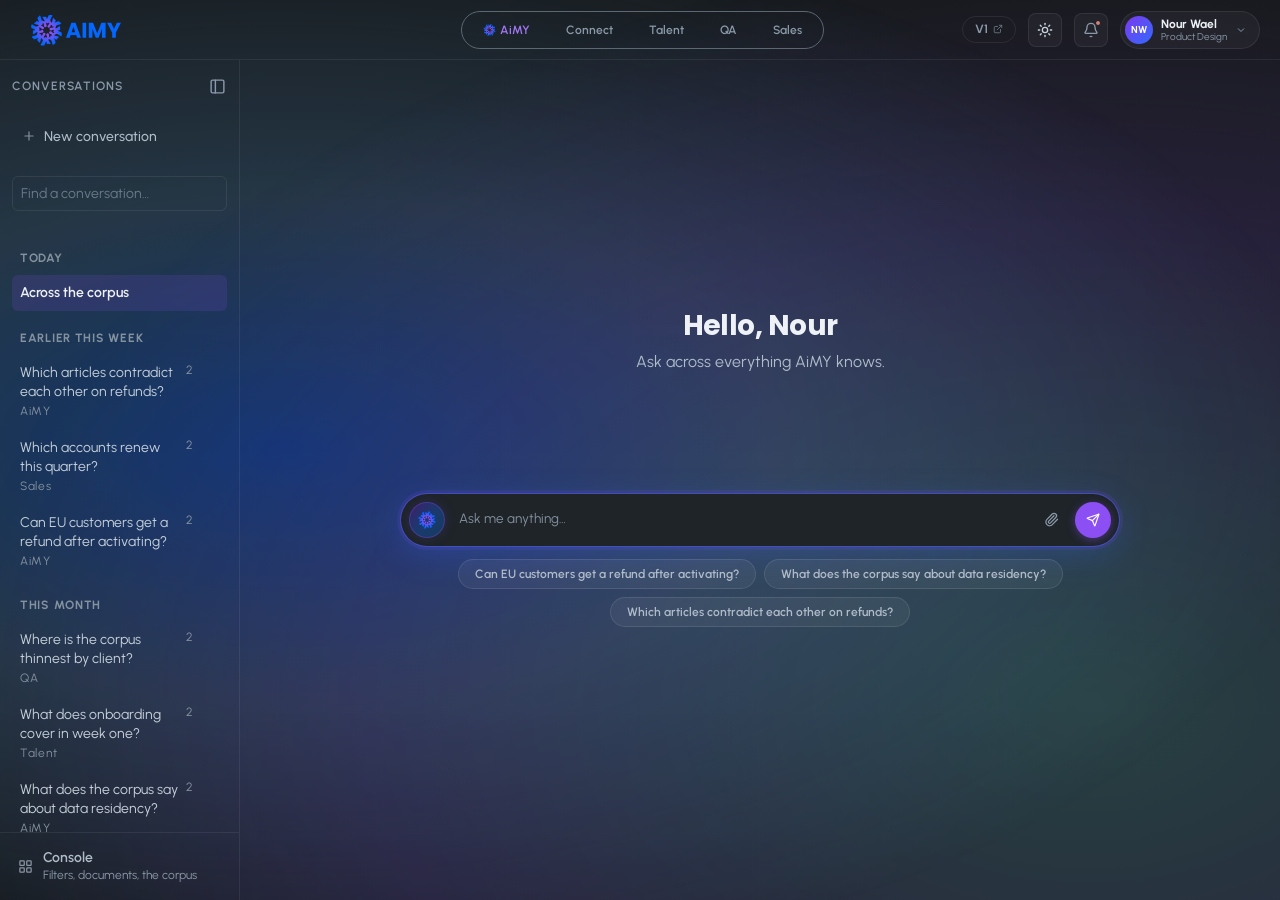
==== commit 1cb7a81c: "Three odd steps and a stale copy of the library The product scale was 17 · 15 · 13 — every step odd," ====
--- a/index.html
+++ b/index.html
@@ -12,9 +12,9 @@
   <link rel="preconnect" href="https://fonts.gstatic.com" crossorigin />
   <link href="https://fonts.googleapis.com/css2?family=Urbanist:ital,wght@0,400;0,500;0,600;0,700;0,800;1,400&family=Poppins:wght@700;800&family=JetBrains+Mono:wght@400;500&display=swap" rel="stylesheet" />
 
-  <link rel="stylesheet" href="assets/aimy-ds.css" />
-  <link rel="stylesheet" href="assets/knowledge.css?v=209" />
-  <link rel="stylesheet" href="assets/chat.css?v=16" />
+  <link rel="stylesheet" href="assets/aimy-ds.css?v=4" />
+  <link rel="stylesheet" href="assets/knowledge.css?v=212" />
+  <link rel="stylesheet" href="assets/chat.css?v=19" />
 
   <script>
     /* Apply saved theme before paint to avoid flash. Default = dark. */
@@ -130,19 +130,16 @@
     <a class="ver-link" href="#" target="_blank" rel="noopener noreferrer"
        title="Open V1 in a new tab">
       V1
-      <svg class="ver-link-ico" viewBox="0 0 12 12" fill="none" stroke="currentColor"
-           stroke-width="1.6" stroke-linecap="round" stroke-linejoin="round" aria-hidden="true">
-        <path d="M4.5 2.5H2.5v7h7v-2M7 2.5h2.5V5M9.5 2.5L5.5 6.5"/>
-      </svg>
+      <svg class="ver-link-ico" viewBox="0 0 24 24" fill="none" stroke="currentColor"
+           stroke-width="2" stroke-linecap="round" stroke-linejoin="round" aria-hidden="true">
+        <path d="M15 3h6v6"/><path d="M10 14 21 3"/><path d="M18 13v6a2 2 0 0 1-2 2H5a2 2 0 0 1-2-2V8a2 2 0 0 1 2-2h6"/></svg>
     </a>
 
     <button class="ds-theme-toggle" id="ds-theme-toggle" type="button" aria-label="Toggle light / dark theme" title="Toggle theme">
       <svg class="icon-sun" viewBox="0 0 24 24" fill="none" stroke="currentColor" stroke-width="2" stroke-linecap="round">
-        <circle cx="12" cy="12" r="4"/><path d="M12 2v2M12 20v2M4.9 4.9l1.4 1.4M17.7 17.7l1.4 1.4M2 12h2M20 12h2M4.9 19.1l1.4-1.4M17.7 6.3l1.4-1.4"/>
-      </svg>
+        <circle cx="12" cy="12" r="4"/><path d="M12 2v2"/><path d="M12 20v2"/><path d="m4.93 4.93 1.41 1.41"/><path d="m17.66 17.66 1.41 1.41"/><path d="M2 12h2"/><path d="M20 12h2"/><path d="m6.34 17.66-1.41 1.41"/><path d="m19.07 4.93-1.41 1.41"/></svg>
       <svg class="icon-moon" viewBox="0 0 24 24" fill="none" stroke="currentColor" stroke-width="2" stroke-linecap="round" stroke-linejoin="round">
-        <path d="M21 12.8A9 9 0 1111.2 3a7 7 0 009.8 9.8z"/>
-      </svg>
+        <path d="M20.985 12.486a9 9 0 1 1-9.473-9.472c.405-.022.617.46.402.803a6 6 0 0 0 8.268 8.268c.344-.215.825-.004.803.401"/></svg>
     </button>
 
     <!-- Notifications. Identical markup on all three shells because it is the
@@ -153,7 +150,7 @@
       <button class="topnav-bell" id="ntfBell" type="button"
               aria-haspopup="dialog" aria-expanded="false" aria-controls="ntfPanel"
               aria-label="Notifications">
-        <svg viewBox="0 0 24 24" aria-hidden="true"><path d="M18 8A6 6 0 006 8c0 7-3 9-3 9h18s-3-2-3-9"/><path d="M13.73 21a2 2 0 01-3.46 0"/></svg>
+        <svg viewBox="0 0 24 24" aria-hidden="true"><path d="M10.268 21a2 2 0 0 0 3.464 0"/><path d="M3.262 15.326A1 1 0 0 0 4 17h16a1 1 0 0 0 .74-1.673C19.41 13.956 18 12.499 18 8A6 6 0 0 0 6 8c0 4.499-1.411 5.956-2.738 7.326"/></svg>
         <span class="bell-dot" id="ntfDot" hidden></span>
       </button>
       <div class="ntf-panel" id="ntfPanel" hidden role="dialog" aria-label="Needs you">
@@ -177,7 +174,7 @@
           <span class="topnav-user-name" id="userName">Nour Wael</span>
           <span class="topnav-user-role" id="userRole">Product Design</span>
         </span>
-        <svg viewBox="0 0 24 24" fill="none" stroke="currentColor" stroke-width="2" aria-hidden="true"><polyline points="6 9 12 15 18 9"/></svg>
+        <svg viewBox="0 0 24 24" fill="none" stroke="currentColor" stroke-width="2" aria-hidden="true"><path d="m6 9 6 6 6-6"/></svg>
       </button>
       <!-- ══ IDENTITY ONLY ═══════════════════════════════════════════════
            This carried four deep links into settings modules plus "All
@@ -225,10 +222,9 @@
       <button class="gate-rail-btn" type="button" data-rail-toggle
               aria-expanded="true" aria-controls="gateRail"
               aria-label="Collapse conversations" title="Collapse conversations">
-        <svg viewBox="0 0 24 24" fill="none" stroke="currentColor" stroke-width="1.8"
+        <svg viewBox="0 0 24 24" fill="none" stroke="currentColor" stroke-width="2"
              stroke-linecap="round" stroke-linejoin="round" aria-hidden="true">
-          <rect x="3" y="4" width="18" height="16" rx="2"/><path d="M9 4v16"/>
-        </svg>
+          <rect width="18" height="18" x="3" y="3" rx="2"/><path d="M9 3v18"/></svg>
       </button>
     </div>
 
@@ -251,11 +247,9 @@
          the hand already is once somebody knows the page. -->
     <div class="gate-rail-foot">
       <a class="gate-console" href="console.html">
-        <svg viewBox="0 0 24 24" fill="none" stroke="currentColor" stroke-width="1.9"
+        <svg viewBox="0 0 24 24" fill="none" stroke="currentColor" stroke-width="2"
              stroke-linecap="round" stroke-linejoin="round" aria-hidden="true" width="15" height="15">
-          <rect x="3" y="3" width="7" height="7" rx="1.5"/><rect x="14" y="3" width="7" height="7" rx="1.5"/>
-          <rect x="3" y="14" width="7" height="7" rx="1.5"/><rect x="14" y="14" width="7" height="7" rx="1.5"/>
-        </svg>
+          <rect width="7" height="7" x="3" y="3" rx="1"/><rect width="7" height="7" x="14" y="3" rx="1"/><rect width="7" height="7" x="14" y="14" rx="1"/><rect width="7" height="7" x="3" y="14" rx="1"/></svg>
         <span class="gate-console-lines">
           <span class="gate-console-name">Console</span>
           <span class="gate-console-sub">Filters, documents, the corpus</span>
@@ -298,10 +292,9 @@
     <button class="gate-rail-peek" type="button" data-rail-toggle
             aria-expanded="false" aria-controls="gateRail"
             aria-label="Show conversations" title="Show conversations">
-      <svg viewBox="0 0 24 24" fill="none" stroke="currentColor" stroke-width="1.8"
+      <svg viewBox="0 0 24 24" fill="none" stroke="currentColor" stroke-width="2"
            stroke-linecap="round" stroke-linejoin="round" aria-hidden="true">
-        <rect x="3" y="4" width="18" height="16" rx="2"/><path d="M9 4v16"/>
-      </svg>
+        <rect width="18" height="18" x="3" y="3" rx="2"/><path d="M9 3v18"/></svg>
     </button>
 
     <div class="gate-stage" id="gateStage">
@@ -325,9 +318,7 @@
                       spellcheck="false" autocomplete="off" data-submit-on-enter aria-label="Ask AiMY"></textarea>
 
             <button class="overlay-send" id="overlaySend" aria-label="Send">
-              <svg viewBox="0 0 14 14" fill="none" width="14" height="14">
-                <path d="M6.12 7.88L12.25 1.75M6.2 8.07l1.533 3.942c.135.347.203.521.3.572a.3.3 0 00.3 0c.097-.05.165-.224.3-.572L12.447 2.16c.122-.314.183-.47.15-.57a.3.3 0 00-.21-.21c-.1-.034-.257.027-.57.15L1.99 5.4c-.347.135-.52.203-.571.3a.3.3 0 000 .3c.05.097.224.165.571.3L5.933 7.8c.07.027.106.041.135.062a.3.3 0 01.062.062c.022.03.036.066.063.135z" stroke="white" stroke-linecap="round" stroke-linejoin="round"/>
-              </svg>
+              <svg viewBox="0 0 24 24" width="14" height="14" fill="none" stroke="currentColor" stroke-width="2" stroke-linecap="round" stroke-linejoin="round" aria-hidden="true"><path d="M14.536 21.686a.5.5 0 0 0 .937-.024l6.5-19a.496.496 0 0 0-.635-.635l-19 6.5a.5.5 0 0 0-.024.937l7.93 3.18a2 2 0 0 1 1.112 1.11z"/><path d="m21.854 2.147-10.94 10.939"/></svg>
             </button>
           </div>
         </div>
@@ -345,7 +336,7 @@
 <div class="gate-toast-host" id="toastHost"></div>
 
 <script src="assets/aimy-ds.js"></script>
-<script src="assets/chat.js?v=6"></script>
-<script src="assets/knowledge.js?v=323"></script>
+<script src="assets/chat.js?v=9"></script>
+<script src="assets/knowledge.js?v=329"></script>
 </body>
 </html>
--- a/assets/aimy-ds.css
+++ b/assets/aimy-ds.css
@@ -66,20 +66,23 @@
       --purple: #8b4ff4;
 
       /* ── Semantic Status ── */
-      --ok:      #17b26a;
-      --ok-bg:   rgba(23,178,106,0.12);
-      --ok-glow: rgba(23,178,106,0.2);
-      --warn:    #f79009;
-      --warn-bg: rgba(247,144,9,0.12);
-      --err:     #f04438;
-      --err-bg:  rgba(240,68,56,0.12);
+      --ok:      #7fae94;
+      --ok-bg:   color-mix(in srgb, var(--ok) 12%, transparent);
+      --ok-glow: color-mix(in srgb, var(--ok) 20%, transparent);
+      --warn:    #c0a47c;
+      --warn-bg: color-mix(in srgb, var(--warn) 12%, transparent);
+      --err:     #d2827b;
+      --err-strong: #f04438;   /* NOT in the family — a control that stops something in flight */
+      --err-bg:  color-mix(in srgb, var(--err) 12%, transparent);
       /* The border that goes with that fill. It was written only as a
          fallback inside settings.css, so a failure card kept one hard-coded
          alpha in both themes while its background switched around it. */
-      --err-line: rgba(240,68,56,0.28);
-      --err-glow:rgba(240,68,56,0.2);
-      --info:    #0ea5e9;
-      --info-bg: rgba(14,165,233,0.12);
+      --err-line: color-mix(in srgb, var(--err) 28%, transparent);
+      --err-glow:color-mix(in srgb, var(--err) 20%, transparent);
+      --info:    #8aa6bd;
+      --accent-label: #a892bf;
+      --teal-label:   #84b3b0;
+      --info-bg: color-mix(in srgb, var(--info) 12%, transparent);
 
       /* ── Surface Tokens ── */
       --body-bg:          #0f1215;
@@ -141,17 +144,47 @@
       --fst-italic: italic;
 
       /* Font sizes — 12-step scale */
-      --fs-2xs:  10px;
-      --fs-xs:   11px;
-      --fs-sm:   12px;
-      --fs-base: 13px;
-      --fs-md:   14px;
-      --fs-lg:   16px;
-      --fs-xl:   18px;
-      --fs-2xl:  22px;
-      --fs-3xl:  28px;
-      --fs-4xl:  34px;
+      /* ══ EVERY SIZE IS EVEN, AND THE SMALLEST IS 12 ══════════════════
+         A scale that steps 12 · 14 · 16 · 18 has a decision in it. One that
+         also holds 13, 15 and 17 has none — nothing distinguishes the odd
+         values from the even ones except which file they were typed in, and
+         a 12 next to a 15 is two components that were never compared.
+
+         12 — MINIMAL COMPONENTS. Tags, status labels, work states, and the
+              metadata beside something else: a timestamp, a count, a unit,
+              an attribution. Things you recognise rather than read.
+         14 — THE SMALLEST SENTENCE. A supporting line, help text, a dense
+              cell. Anything with a verb in it starts here.
+         16 — THE WORKING MINIMUM. Body, row text, card text, anything
+              primary. Most of the product lives here.
+
+         Nothing is smaller than 12, and 12 is never a paragraph. */
+      --fs-2xs:  12px;   /* minimal components — a mark, not a sentence */
+      --fs-xs:   14px;   /* the smallest sentence */
+      --fs-sm:   16px;
+      --fs-base: 16px;   /* body */
+      --fs-md:   16px;
+      --fs-lg:   18px;
+      --fs-xl:   20px;
+      --fs-2xl:  24px;
+      --fs-3xl:  30px;
+      --fs-4xl:  38px;
       --fs-5xl:  46px;
+
+      /* ══ THE INK BAND — THREE VALUES, AND THEY ARE CLOSE TOGETHER ══════
+         Muted text tested badly: readers skipped it, which means the ramp
+         was not creating hierarchy, it was creating text nobody read. So
+         the band that may carry type is narrow and every value in it is
+         legible on its own.
+
+         Only these carry type. --d300 and below are for rules, dots,
+         dividers and disabled states — they are NON-TEXT, and the one
+         exception is a placeholder, which has to read as an absence. */
+      --ink-primary:     var(--d50);    /* anything you read */
+      --ink-secondary:   var(--d100);   /* the supporting line under it */
+      --ink-muted:       var(--d200);   /* the floor for type. Slightly quiet, still read */
+      --ink-placeholder: var(--d400);   /* the ONE exception — must not read as a value */
+      --ink-rule:        var(--d600);   /* NON-TEXT. Hairlines and dots. Never type. */
 
       /* Font weights */
       --fw-light:     300;
@@ -172,7 +205,9 @@
       --ls-tighter: -0.03em;
       --ls-tight:   -0.02em;
       --ls-normal:  0;
-      --ls-wide:    0.04em;
+      /* Capitals need five to twelve per cent; four is uppercase with the
+         correction left out. */
+      --ls-wide:    0.06em;
       --ls-wider:   0.08em;
 
       /* ── Motion ── */
@@ -222,15 +257,18 @@
 
       /* Semantic hues darkened one step — the dark-mode mid-tones fail
          contrast when used as text/icons on white. Tint backgrounds stay pale. */
-      --ok:   #0e9257;
-      --warn: #b26205;
-      --err:  #d92d20;
-      --info: #067dc2;
-      --ok-bg:   rgba(23,178,106,0.14);
-      --warn-bg: rgba(247,144,9,0.14);
-      --err-bg:  rgba(240,68,56,0.14);
-      --err-line: rgba(240,68,56,0.32);
-      --info-bg: rgba(14,165,233,0.14);
+      --ok:   #3f6b52;
+      --warn: #7a613c;
+      --err:  #8a473f;
+      --err-strong: #d92d20;
+      --info: #4d6b85;
+      --accent-label: #5f5079;
+      --teal-label:   #3f6b68;
+      --ok-bg:   color-mix(in srgb, var(--ok) 14%, transparent);
+      --warn-bg: color-mix(in srgb, var(--warn) 14%, transparent);
+      --err-bg:  color-mix(in srgb, var(--err) 14%, transparent);
+      --err-line: color-mix(in srgb, var(--err) 32%, transparent);
+      --info-bg: color-mix(in srgb, var(--info) 14%, transparent);
 
       /* Surfaces */
       --body-bg:          #f4f6f9;
@@ -276,7 +314,7 @@
     :root[data-theme="light"] .tag-neutral { background: rgba(16,24,40,0.05); border-color: rgba(16,24,40,0.12); color: var(--d200); }
     :root[data-theme="light"] .tag-ai { color: #1f5fd0; border-color: rgba(0,102,255,0.30); }
     /* Chips & filters */
-    :root[data-theme="light"] .chip.default { background: rgba(16,24,40,0.04); border-color: rgba(16,24,40,0.12); color: var(--d500); }
+    :root[data-theme="light"] .chip.default { background: rgba(16,24,40,0.04); border-color: rgba(16,24,40,0.12); color: var(--ink-muted); }
     :root[data-theme="light"] .chip.default:hover { background: rgba(16,24,40,0.07); color: var(--d100); }
     :root[data-theme="light"] .chip.brand { color: #1f5fd0; }
     /* Active filter strip */
@@ -285,27 +323,27 @@
     :root[data-theme="light"] .afs-chip { background: rgba(51,105,255,0.10); border-color: rgba(51,105,255,0.28); color: #1b4fbf; }
     :root[data-theme="light"] .afs-chip strong { color: #143a94; }
     :root[data-theme="light"] .afs-chip .x { color: rgba(27,79,191,0.8); }
-    :root[data-theme="light"] .afs-clear { color: var(--d500); }
+    :root[data-theme="light"] .afs-clear { color: var(--ink-muted); }
     :root[data-theme="light"] .afs-clear:hover { color: var(--d100); }
     /* Callouts — pale text → darker semantic hue */
     /* Semantic text on pale tints — mid-tone hues fail contrast on white,
        so tags / badges / chips use the darker shade of each hue in light mode. */
     :root[data-theme="light"] .tag-ok,
     :root[data-theme="light"] .signal-badge.ok,
-    :root[data-theme="light"] .chip.ok   { color: #0a7a45; }
+    :root[data-theme="light"] .chip.ok   { color: var(--ok); }
     :root[data-theme="light"] .tag-warn,
-    :root[data-theme="light"] .chip.warn  { color: #8a5200; }
+    :root[data-theme="light"] .chip.warn  { color: var(--warn); }
     :root[data-theme="light"] .tag-err,
     :root[data-theme="light"] .signal-badge.err,
-    :root[data-theme="light"] .chip.err   { color: #bf2f26; }
-    :root[data-theme="light"] .tag-info   { color: #036aa3; }
+    :root[data-theme="light"] .chip.err   { color: var(--err); }
+    :root[data-theme="light"] .tag-info   { color: var(--info); }
     :root[data-theme="light"] .tag-teal   { color: #0a6d73; }
     :root[data-theme="light"] .tag-accent,
-    :root[data-theme="light"] .chip.active { color: #6a30cf; }
+    :root[data-theme="light"] .chip.active { color: var(--accent-label); }
     /* Faint labels & stat deltas */
-    :root[data-theme="light"] .ds-nav-label { color: var(--d500); }
-    :root[data-theme="light"] .stat-delta.up   { color: #0a7a45; }
-    :root[data-theme="light"] .stat-delta.down { color: #bf2f26; }
+    :root[data-theme="light"] .ds-nav-label { color: var(--ink-muted); }
+    :root[data-theme="light"] .stat-delta.up   { color: var(--ok); }
+    :root[data-theme="light"] .stat-delta.down { color: var(--err); }
     /* Tab / table white-wash hovers */
     :root[data-theme="light"] .tab:hover { background: rgba(16,24,40,0.05); color: var(--d100); }
 
@@ -386,29 +424,45 @@
     /* ═══════════════════════════════════════════════
        TAGS / BADGES
     ═══════════════════════════════════════════════ */
+    /* ══ ONE PILL, A WORD RATHER THAN A SHOUT, AND SIX QUIET HUES ═════
+       Every tone used to bring its own tinted ground AND its own coloured
+       border, so eight tags on a screen were eight coloured objects and not
+       one of them could recede — and a bordered capsule is indistinguishable
+       from a ghost button, which is the one thing a hairline border is for
+       in this system. A label has a fill; a control has an edge.
+
+       Full capitals were doing two jobs and only one was real: "this is a
+       label, not prose", which the ground and the weight already say. The
+       other was volume. A capital on the first letter is enough, and the
+       tracking goes with the case — it was a correction FOR capitals. */
     .tag {
       display: inline-flex; align-items: center; gap: 4px;
-      font-size: 10px; font-weight: 700; padding: 2px 8px;
-      border-radius: var(--r-pill); letter-spacing: 0.04em;
-      text-transform: uppercase; vertical-align: middle; white-space: nowrap;
-    }
-    .tag-ok      { background: var(--ok-bg);   color: var(--ok);   border: 1px solid rgba(23,178,106,0.22); }
-    .tag-warn    { background: var(--warn-bg);  color: var(--warn); border: 1px solid rgba(247,144,9,0.22); }
-    .tag-err     { background: var(--err-bg);   color: var(--err);  border: 1px solid rgba(240,68,56,0.22); }
-    .tag-ai      { background: rgba(0,102,255,0.1); color: #61adf1; border: 1px solid rgba(0,102,255,0.22); }
-    .tag-accent      { background: var(--accent-dim); color: var(--accent); border: 1px solid rgba(var(--accent-rgb),0.22); }
-    .tag-neutral { background: rgba(255,255,255,0.05); color: var(--d300); border: 1px solid rgba(255,255,255,0.1); }
-    .tag-info    { background: var(--info-bg);  color: var(--info); border: 1px solid rgba(14,165,233,0.22); }
-    .tag-teal    { background: var(--teal-dim); color: var(--teal); border: 1px solid rgba(111,223,226,0.22); }
+      font-size: var(--fs-2xs); font-weight: 700; padding: 2px 8px;
+      border-radius: var(--r-pill);
+      line-height: 16px;
+      vertical-align: middle; white-space: nowrap;
+    }
+    .tag-ok, .tag-warn, .tag-err, .tag-ai, .tag-accent,
+    .tag-neutral, .tag-info, .tag-teal {
+      background: rgba(255,255,255,0.07); color: var(--ink-muted);
+      border: 1px solid transparent;
+    }
+    .tag-ok     { color: var(--ok);     background: color-mix(in srgb, var(--ok) 15%, transparent); }
+    .tag-err    { color: var(--err);    background: color-mix(in srgb, var(--err) 15%, transparent); }
+    .tag-warn   { color: var(--warn);   background: color-mix(in srgb, var(--warn) 15%, transparent); }
+    .tag-accent { color: var(--accent-label); background: color-mix(in srgb, var(--accent-label) 15%, transparent); }
+    .tag-teal   { color: var(--teal-label);   background: color-mix(in srgb, var(--teal-label) 15%, transparent); }
+    /* Provenance: this came from AiMY. */
+    .tag-ai, .tag-info { color: var(--info); background: color-mix(in srgb, var(--info) 15%, transparent); }
 
     /* ── Signal / Live Badge ── */
     .signal-badge {
       display: inline-flex; align-items: center; gap: 5px;
-      font-size: 9px; font-weight: 700; padding: 3px 9px;
-      border-radius: var(--r-pill); letter-spacing: 0.06em; text-transform: uppercase;
-    }
-    .signal-badge.err { background: var(--err-bg); color: var(--err); border: 1px solid rgba(240,68,56,0.22); }
-    .signal-badge.ok  { background: var(--ok-bg);  color: var(--ok);  border: 1px solid rgba(23,178,106,0.22); }
+      font-size: var(--fs-2xs); font-weight: 700; padding: 3px 9px;
+      border-radius: var(--r-pill);
+    }
+    .signal-badge.err { background: var(--err-bg); color: var(--err); border: 1px solid color-mix(in srgb, var(--err) 22%, transparent); }
+    .signal-badge.ok  { background: var(--ok-bg);  color: var(--ok);  border: 1px solid color-mix(in srgb, var(--ok) 22%, transparent); }
     .signal-dot {
       width: 5px; height: 5px; border-radius: 50%; background: currentColor;
       animation: blink 1.2s ease-in-out infinite;
@@ -422,7 +476,7 @@
     .chip {
       display: inline-flex; align-items: center; gap: 5px;
       padding: 5px 14px; border-radius: var(--r-pill);
-      font-size: 11px; font-weight: 600; cursor: pointer;
+      font-size: 14px; font-weight: 600; cursor: pointer;
       transition: background-color var(--t-fast), border-color var(--t-fast), color var(--t-fast);
       white-space: nowrap;
       border: 1px solid transparent;
@@ -446,11 +500,11 @@
       border-color: rgba(51,105,255,0.3);
       color: #7badff;
     }
-    .chip.ok    { background: var(--ok-bg);   border-color: rgba(23,178,106,0.25); color: var(--ok); }
-    .chip.warn  { background: var(--warn-bg);  border-color: rgba(247,144,9,0.25);  color: var(--warn); }
-    .chip.err   { background: var(--err-bg);   border-color: rgba(240,68,56,0.25);  color: var(--err); }
+    .chip.ok    { background: var(--ok-bg);   border-color: color-mix(in srgb, var(--ok) 25%, transparent); color: var(--ok); }
+    .chip.warn  { background: var(--warn-bg);  border-color: color-mix(in srgb, var(--warn) 25%, transparent);  color: var(--warn); }
+    .chip.err   { background: var(--err-bg);   border-color: color-mix(in srgb, var(--err) 25%, transparent);  color: var(--err); }
     .chip-dismiss {
-      font-size: 13px; line-height: 1; opacity: 0.5;
+      font-size: 14px; line-height: 1; opacity: 0.5;
       cursor: pointer; margin-left: 2px;
     }
     .chip-dismiss:hover { opacity: 1; }
@@ -464,7 +518,7 @@
       backdrop-filter: blur(12px);
     }
     .afs-label {
-      font-size: 9px; font-weight: 700; color: rgba(99,169,255,0.45);
+      font-size: 14px; font-weight: 700; color: rgba(99,169,255,0.45);
       letter-spacing: 0.08em; text-transform: uppercase;
       padding-right: 8px; border-right: 1px solid rgba(255,255,255,0.07);
       white-space: nowrap;
@@ -473,12 +527,12 @@
       display: inline-flex; align-items: center; gap: 4px;
       background: rgba(99,169,255,0.08); border: 1px solid rgba(99,169,255,0.18);
       border-radius: var(--r-pill); padding: 3px 9px;
-      font-size: 10.5px; font-weight: 600; color: rgba(197,220,255,0.85);
+      font-size: 14px; font-weight: 600; color: rgba(197,220,255,0.85);
     }
     .afs-chip strong { color: #a8ccff; }
     .afs-chip .x { color: rgba(168,204,255,0.35); cursor: pointer; margin-left: 2px; }
     .afs-clear {
-      margin-left: auto; font-size: 9.5px; font-weight: 600;
+      margin-left: auto; font-size: 14px; font-weight: 600;
       color: rgba(255,255,255,0.2); cursor: pointer;
     }
     .afs-clear:hover { color: rgba(255,255,255,0.5); }
@@ -488,7 +542,7 @@
     ═══════════════════════════════════════════════ */
     .btn {
       display: inline-flex; align-items: center; gap: 7px;
-      font-family: var(--font-sans); font-size: 12px; font-weight: 700;
+      font-family: var(--font-sans); font-size: 16px; font-weight: 700;
       padding: 8px 16px; border-radius: var(--r-md);
       border: 1px solid transparent; cursor: pointer;
       transition: background-color var(--t-fast), border-color var(--t-fast), color var(--t-fast),
@@ -501,23 +555,23 @@
     .btn-brand  { background: var(--brand); color: #fff; border-color: var(--brand); }
     .btn-brand:hover  { background: #4d7fff; border-color: #4d7fff; }
 
-    .btn-ghost  { background: rgba(255,255,255,0.05); color: var(--d300); border-color: rgba(255,255,255,0.1); }
+    .btn-ghost  { background: rgba(255,255,255,0.05); color: var(--ink-muted); border-color: rgba(255,255,255,0.1); }
     .btn-ghost:hover  { background: rgba(255,255,255,0.09); color: var(--d50); border-color: rgba(255,255,255,0.16); }
 
-    .btn-err    { background: var(--err-bg);  color: var(--err);  border-color: rgba(240,68,56,0.25); }
-    .btn-err:hover    { background: rgba(240,68,56,0.2); }
-
-    .btn-warn   { background: var(--warn-bg); color: var(--warn); border-color: rgba(247,144,9,0.25); }
-    .btn-warn:hover   { background: rgba(247,144,9,0.2); }
-
-    .btn-ok     { background: var(--ok-bg);   color: var(--ok);   border-color: rgba(23,178,106,0.25); }
-    .btn-ok:hover     { background: rgba(23,178,106,0.22); }
+    .btn-err    { background: var(--err-bg);  color: var(--err);  border-color: color-mix(in srgb, var(--err) 25%, transparent); }
+    .btn-err:hover    { background: color-mix(in srgb, var(--err) 20%, transparent); }
+
+    .btn-warn   { background: var(--warn-bg); color: var(--warn); border-color: color-mix(in srgb, var(--warn) 25%, transparent); }
+    .btn-warn:hover   { background: color-mix(in srgb, var(--warn) 20%, transparent); }
+
+    .btn-ok     { background: var(--ok-bg);   color: var(--ok);   border-color: color-mix(in srgb, var(--ok) 25%, transparent); }
+    .btn-ok:hover     { background: color-mix(in srgb, var(--ok) 22%, transparent); }
 
     .btn-accent     { background: var(--accent-dim); color: var(--accent); border-color: rgba(var(--accent-rgb),0.28); }
     .btn-accent:hover     { background: rgba(var(--accent-rgb),0.22); }
 
-    .btn-sm { font-size: 10.5px; padding: 5px 11px; }
-    .btn-lg { font-size: 13px; padding: 10px 20px; }
+    .btn-sm { font-size: 14px; padding: 5px 11px; }
+    .btn-lg { font-size: 14px; padding: 10px 20px; }
     .btn-icon { padding: 8px; }
     .btn:disabled { opacity: 0.38; cursor: not-allowed; }
 
@@ -545,24 +599,24 @@
       transition: border-color var(--t-base), transform var(--t-base), box-shadow var(--t-base);
     }
     .bcard:hover { border-color: var(--card-border-hover); transform: translateY(-1px); box-shadow: var(--shadow-md); }
-    .bcard.p1 { border-color: rgba(240,68,56,0.2); }
-    .bcard.p2 { border-color: rgba(247,144,9,0.2); }
-    .bcard.p3 { border-color: rgba(23,178,106,0.16); }
+    .bcard.p1 { border-color: color-mix(in srgb, var(--err) 20%, transparent); }
+    .bcard.p2 { border-color: color-mix(in srgb, var(--warn) 20%, transparent); }
+    .bcard.p3 { border-color: color-mix(in srgb, var(--ok) 16%, transparent); }
     .bcard.tier-primary { box-shadow: 0 0 0 1px rgba(var(--accent-rgb),0.3), var(--shadow-md); }
 
     .bcard-meta { display: flex; align-items: center; gap: 8px; margin-bottom: 9px; }
-    .bcard-type { font-size: 10px; font-weight: 700; color: var(--d400); letter-spacing: 0.05em; text-transform: uppercase; flex: 1; }
-    .bcard-title { font-size: 12px; font-weight: 600; color: var(--d50); line-height: 1.45; margin-bottom: 10px; }
+    .bcard-type { font-size: 14px; font-weight: 700; color: var(--ink-muted); letter-spacing: 0.05em; text-transform: uppercase; flex: 1; }
+    .bcard-title { font-size: 16px; font-weight: 600; color: var(--d50); line-height: 1.45; margin-bottom: 10px; }
     .bcard-evidence { display: flex; gap: 5px; flex-wrap: wrap; }
     .evidence-pill {
       display: inline-flex; align-items: center; gap: 4px;
       background: rgba(255,255,255,0.04); border: 1px solid rgba(255,255,255,0.08);
       border-radius: var(--r-pill); padding: 3px 8px;
-      font-size: 10px; color: var(--d300); font-weight: 500;
+      font-size: 14px; color: var(--ink-muted); font-weight: 500;
     }
     .evidence-pill .val { font-weight: 700; color: #fff; }
-    .delta-up   { font-size: 10px; font-weight: 600; color: var(--ok); }
-    .delta-down { font-size: 10px; font-weight: 600; color: var(--err); }
+    .delta-up   { font-size: 14px; font-weight: 600; color: var(--ok); }
+    .delta-down { font-size: 14px; font-weight: 600; color: var(--err); }
 
     /* ── Narrative Card ── */
     .narrative-card {
@@ -573,7 +627,7 @@
       display: flex; align-items: center; gap: 8px; margin-bottom: 10px;
     }
     .narrative-body {
-      font-size: 13px; font-weight: 500; color: var(--d50); line-height: 1.6;
+      font-size: 14px; font-weight: 500; color: var(--d50); line-height: 1.6;
     }
 
     /* ── Finding Item ── */
@@ -590,13 +644,13 @@
     .finding-icon {
       width: 20px; height: 20px; border-radius: var(--r-xs);
       display: flex; align-items: center; justify-content: center;
-      flex-shrink: 0; font-size: 11px; font-weight: 700;
+      flex-shrink: 0; font-size: 14px; font-weight: 700;
     }
     .finding-icon.f-err  { background: var(--err-bg);  color: var(--err); }
     .finding-icon.f-warn { background: var(--warn-bg); color: var(--warn); }
     .finding-icon.f-ok   { background: var(--ok-bg);   color: var(--ok); }
-    .finding-title { font-size: 11px; font-weight: 700; color: var(--d50); margin-bottom: 2px; }
-    .finding-sub   { font-size: 10px; color: var(--d300); line-height: 1.4; }
+    .finding-title { font-size: 14px; font-weight: 700; color: var(--d50); margin-bottom: 2px; }
+    .finding-sub   { font-size: 14px; color: var(--ink-muted); line-height: 1.4; }
 
     /* ── Surface Card (overview grid) ── */
     .surface-grid { display: grid; grid-template-columns: 1fr 1fr; gap: 10px; margin-bottom: 28px; }
@@ -609,34 +663,34 @@
     .surface-icon {
       width: 34px; height: 34px; border-radius: var(--r-lg);
       display: flex; align-items: center; justify-content: center;
-      margin-bottom: 10px; font-size: 15px;
-    }
-    .surface-name { font-size: 13px; font-weight: 700; color: var(--d50); margin-bottom: 3px; }
-    .surface-type { font-size: 9.5px; font-weight: 700; color: var(--d600); letter-spacing: 0.06em; text-transform: uppercase; margin-bottom: 7px; }
-    .surface-desc { font-size: 11.5px; color: var(--d400); line-height: 1.55; }
+      margin-bottom: 10px; font-size: 16px;
+    }
+    .surface-name { font-size: 14px; font-weight: 700; color: var(--d50); margin-bottom: 3px; }
+    .surface-type { font-size: 14px; font-weight: 700; color: var(--ink-muted); letter-spacing: 0.06em; text-transform: uppercase; margin-bottom: 7px; }
+    .surface-desc { font-size: 14px; color: var(--ink-muted); line-height: 1.55; }
 
     /* ═══════════════════════════════════════════════
        FORM INPUTS
     ═══════════════════════════════════════════════ */
     .field { display: flex; flex-direction: column; gap: 5px; }
     .field-label {
-      font-size: 11px; font-weight: 700; color: var(--d300);
+      font-size: 14px; font-weight: 700; color: var(--ink-muted);
       letter-spacing: 0.02em;
     }
-    .field-hint { font-size: 10.5px; color: var(--d500); }
-    .field-error { font-size: 10.5px; color: var(--err); }
+    .field-hint { font-size: 14px; color: var(--ink-muted); }
+    .field-error { font-size: 14px; color: var(--err); }
 
     .input {
       background: rgba(255,255,255,0.04);
       border: 1px solid rgba(255,255,255,0.1);
       border-radius: var(--r-md);
       padding: 8px 12px;
-      font-family: var(--font-sans); font-size: 12.5px;
+      font-family: var(--font-sans); font-size: 14px;
       color: var(--d50); outline: none;
       transition: border-color var(--t-fast), background var(--t-fast);
       width: 100%;
     }
-    .input::placeholder { color: var(--d600); }
+    .input::placeholder { color: var(--ink-muted); }
     .input:hover  { border-color: rgba(255,255,255,0.16); }
     .input:focus  { border-color: var(--brand); background: rgba(51,105,255,0.05); }
     .input.error  { border-color: var(--err); }
@@ -649,20 +703,20 @@
     .input-wrap .input { padding-left: 36px; }
     .input-wrap .input-icon {
       position: absolute; left: 11px;
-      color: var(--d500); pointer-events: none;
+      color: var(--ink-muted); pointer-events: none;
       display: flex; align-items: center;
     }
     .input-wrap .input-icon svg { width: 14px; height: 14px; }
     .input-wrap .input-suffix {
       position: absolute; right: 11px;
-      font-size: 10px; color: var(--d600); pointer-events: none;
+      font-size: 14px; color: var(--ink-muted); pointer-events: none;
     }
 
     textarea.input { resize: vertical; min-height: 80px; line-height: 1.6; }
 
     select.input {
       appearance: none; -webkit-appearance: none;
-      background-image: url("data:image/svg+xml,%3Csvg xmlns='http://www.w3.org/2000/svg' width='12' height='12' viewBox='0 0 24 24' fill='none' stroke='%238b9aaa' stroke-width='2'%3E%3Cpath d='M6 9l6 6 6-6'/%3E%3C/svg%3E");
+      background-image: url("data:image/svg+xml,%3Csvg xmlns='http://www.w3.org/2000/svg' width='12' height='12' viewBox='0 0 24 24' fill='none' stroke='%238b9aaa' stroke-width='2' stroke-linecap='round' stroke-linejoin='round'%3E%3Cpath d='m6 9 6 6 6-6'/%3E%3C/svg%3E");
       background-repeat: no-repeat; background-position: right 12px center;
       padding-right: 36px; cursor: pointer;
     }
@@ -681,11 +735,11 @@
     }
     .search-input input {
       background: none; border: none; outline: none;
-      font-family: var(--font-sans); font-size: 12px;
+      font-family: var(--font-sans); font-size: 16px;
       color: var(--d50); flex: 1; min-width: 0;
     }
-    .search-input input::placeholder { color: var(--d600); }
-    .search-input svg { width: 13px; height: 13px; color: var(--d500); flex-shrink: 0; }
+    .search-input input::placeholder { color: var(--ink-muted); }
+    .search-input svg { width: 13px; height: 13px; color: var(--ink-muted); flex-shrink: 0; }
 
     /* ── Toggle Switch ── */
     .toggle-wrap { display: flex; align-items: center; gap: 10px; }
@@ -709,7 +763,7 @@
       box-shadow: 0 1px 3px rgba(0,0,0,0.4);
     }
     .toggle input:checked ~ .toggle-thumb { transform: translateX(16px); }
-    .toggle-label { font-size: 12px; font-weight: 600; color: var(--d300); }
+    .toggle-label { font-size: 16px; font-weight: 600; color: var(--ink-muted); }
 
     /* ── Checkbox ── */
     .checkbox-wrap { display: flex; align-items: center; gap: 8px; cursor: pointer; }
@@ -724,9 +778,9 @@
       background: var(--brand); border-color: var(--brand);
     }
     .checkbox.checked::after {
-      content: "✓"; font-size: 10px; color: #fff; font-weight: 700;
-    }
-    .checkbox-label { font-size: 12px; font-weight: 600; color: var(--d300); }
+      content: "✓"; font-size: 14px; color: #fff; font-weight: 700;
+    }
+    .checkbox-label { font-size: 16px; font-weight: 600; color: var(--ink-muted); }
 
     /* ── Radio ── */
     .radio-wrap { display: flex; align-items: center; gap: 8px; cursor: pointer; }
@@ -744,7 +798,7 @@
       content: ""; width: 7px; height: 7px;
       border-radius: 50%; background: var(--brand);
     }
-    .radio-label { font-size: 12px; font-weight: 600; color: var(--d300); }
+    .radio-label { font-size: 16px; font-weight: 600; color: var(--ink-muted); }
 
     /* ── Masked / API Key Input ── */
     .masked-input-wrap {
@@ -760,8 +814,8 @@
     .progress-bar-header {
       display: flex; justify-content: space-between; align-items: center;
     }
-    .progress-bar-label { font-size: 11px; font-weight: 700; color: var(--d300); }
-    .progress-bar-value { font-size: 11px; font-weight: 700; color: var(--d50); }
+    .progress-bar-label { font-size: 14px; font-weight: 700; color: var(--ink-muted); }
+    .progress-bar-value { font-size: 14px; font-weight: 700; color: var(--d50); }
     .progress-bar-track {
       height: 6px; background: rgba(255,255,255,0.07);
       border-radius: var(--r-pill); overflow: hidden;
@@ -813,11 +867,11 @@
       letter-spacing: -0.03em; line-height: 1;
     }
     .score-ring-label {
-      font-size: 9px; font-weight: 700; color: var(--d500);
+      font-size: 14px; font-weight: 700; color: var(--ink-muted);
       letter-spacing: 0.05em; text-transform: uppercase; margin-top: 2px;
     }
     .score-ring-wrap .score-ring-title {
-      font-size: 11px; font-weight: 700; color: var(--d300); text-align: center;
+      font-size: 14px; font-weight: 700; color: var(--ink-muted); text-align: center;
     }
 
     /* ═══════════════════════════════════════════════
@@ -843,12 +897,12 @@
     .modal-close {
       width: 28px; height: 28px; border-radius: var(--r-sm);
       background: rgba(255,255,255,0.05); border: 1px solid rgba(255,255,255,0.08);
-      color: var(--d400); cursor: pointer; flex-shrink: 0;
+      color: var(--ink-muted); cursor: pointer; flex-shrink: 0;
       display: flex; align-items: center; justify-content: center; font-size: 14px;
       transition: background-color var(--t-fast), color var(--t-fast);
     }
     .modal-close:hover { background: rgba(255,255,255,0.1); color: var(--d50); }
-    .modal-body { font-size: 13px; color: var(--d400); line-height: 1.6; margin-bottom: 20px; }
+    .modal-body { font-size: 14px; color: var(--ink-muted); line-height: 1.6; margin-bottom: 20px; }
     .modal-footer { display: flex; gap: 8px; justify-content: flex-end; }
 
     /* Tooltip */
@@ -858,7 +912,7 @@
       transform: translateX(-50%);
       background: var(--d800); border: 1px solid rgba(255,255,255,0.1);
       border-radius: var(--r-md); padding: 5px 10px;
-      font-size: 11px; font-weight: 600; color: var(--d100);
+      font-size: 14px; font-weight: 600; color: var(--d100);
       white-space: nowrap; pointer-events: none;
       box-shadow: var(--shadow-md);
       opacity: 0; transition: opacity var(--t-fast);
@@ -914,7 +968,7 @@
       margin-bottom: 6px; letter-spacing: -0.01em;
     }
     .empty-state-desc {
-      font-size: 12.5px; color: var(--d500); line-height: 1.6;
+      font-size: 14px; color: var(--ink-muted); line-height: 1.6;
       max-width: 320px; margin-bottom: 20px;
     }
 
@@ -954,7 +1008,7 @@
     .tab {
       display: inline-flex; align-items: center; gap: 5px;
       padding: 5px 16px; border-radius: var(--r-pill);
-      font-size: 12px; font-weight: 600; color: var(--d400);
+      font-size: 16px; font-weight: 600; color: var(--ink-muted);
       cursor: pointer; border: 1px solid transparent;
       transition: background-color var(--t-fast), border-color var(--t-fast), color var(--t-fast);
     }
@@ -967,8 +1021,8 @@
       color: #fff; display: flex; align-items: center; justify-content: center;
       font-weight: 700; flex-shrink: 0;
     }
-    .avatar-sm  { width: 24px; height: 24px; font-size: 9px; }
-    .avatar-md  { width: 32px; height: 32px; font-size: 11px; }
+    .avatar-sm  { width: 24px; height: 24px; font-size: 14px; }
+    .avatar-md  { width: 32px; height: 32px; font-size: 14px; }
     .avatar-lg  { width: 44px; height: 44px; font-size: 14px; }
 
     .user-pill {
@@ -978,8 +1032,8 @@
       transition: border-color var(--t-fast);
     }
     .user-pill:hover { border-color: rgba(255,255,255,0.14); }
-    .user-pill-name { font-size: 12px; font-weight: 700; color: var(--d50); }
-    .user-pill-role { font-size: 10px; color: var(--d400); }
+    .user-pill-name { font-size: 16px; font-weight: 700; color: var(--d50); }
+    .user-pill-role { font-size: 14px; color: var(--ink-muted); }
 
     /* ═══════════════════════════════════════════════
        AIMY FLOAT INPUT BAR
@@ -1100,7 +1154,7 @@
       box-shadow: 0 4px 20px rgba(0,0,0,0.4);
     }
     .filter-tray-label {
-      font-size: 10px; font-weight: 700; color: var(--d600);
+      font-size: 14px; font-weight: 700; color: var(--ink-muted);
       letter-spacing: 0.07em; text-transform: uppercase;
       padding-right: 8px; border-right: 1px solid rgba(255,255,255,0.07);
       white-space: nowrap;
@@ -1108,8 +1162,8 @@
     .filter-chip {
       display: inline-flex; align-items: center;
       padding: 4px 12px; border-radius: var(--r-pill);
-      font-family: var(--font-sans); font-size: 11px; font-weight: 600;
-      color: var(--d300); cursor: pointer;
+      font-family: var(--font-sans); font-size: 14px; font-weight: 600;
+      color: var(--ink-muted); cursor: pointer;
       background: rgba(255,255,255,0.05);
       border: 1px solid rgba(255,255,255,0.1);
       transition: background-color var(--t-fast), border-color var(--t-fast), color var(--t-fast);
@@ -1197,7 +1251,7 @@
       width: 30px; height: 30px; border-radius: 50%; flex-shrink: 0;
       background: var(--grad-avatar);
       display: flex; align-items: center; justify-content: center;
-      font-size: 10px; font-weight: 700; color: #fff;
+      font-size: 14px; font-weight: 700; color: #fff;
     }
     .msg-avatar.aimy-av {
       background: linear-gradient(135deg, #3d1f6b, #1a3a6e);
@@ -1210,7 +1264,7 @@
     }
     .msg-bubble {
       padding: 10px 14px; border-radius: var(--r-xl);
-      font-size: 13px; font-weight: 500; line-height: 1.55;
+      font-size: 14px; font-weight: 500; line-height: 1.55;
       max-width: 480px;
     }
     .chat-msg.aimy .msg-bubble {
@@ -1253,13 +1307,293 @@
     }
     .overlay-send:hover { transform: translateY(-1px); box-shadow: 0 4px 18px rgba(var(--accent-rgb),0.55); }
     .overlay-send svg { width: 14px; height: 14px; stroke: #fff; }
+    /* ═══════════════════════════════════════════════
+       THE BEAM — the composer while AiMY is answering
+
+       A glow that rides the border of the bar for as long as an answer is being
+       produced. It is the same fact the thinking mark carries inside the thread,
+       put where the eye already is: you asked from the bar, so the bar is what
+       should tell you the question was taken.
+
+       It rides both composers the product has — .overlay-input-bar on the gate
+       and in the canvas, .aimy-float-bar on the workbench — because they are
+       one control in three shells, and an answer is being produced for
+       whichever of them is on screen.
+
+       ══ THE COLOUR DOES NOT MOVE. THE WINDOW ONTO IT DOES. ════════════════
+       This is the whole mechanism, and it is worth stating plainly because
+       every obvious reading of "a beam going round a border" is a different
+       thing that looks wrong.
+
+       Seven coloured blobs are pinned to fixed points ON the perimeter — some
+       pushed just past it, which is why several sit at -6% or 100% — in the
+       order of --ai. They never move. Over them sits a CONIC GRADIENT USED AS A
+       MASK, a soft wedge of opacity with transparency either side of it, and
+       what animates is the single angle that conic is drawn from.
+
+       So the wedge sweeps the border and reveals whatever colour is pinned
+       under it at that moment. The light appears to travel and to change colour
+       as it travels, while nothing coloured has moved at all — and because the
+       colours are fixed to the shape, the bar's own corners and ends are lit by
+       the blobs nearest them rather than by whatever a travelling lamp happened
+       to be carrying when it got there.
+
+       A slow HUE SHIFT runs underneath, ±30° over 18 seconds, so the palette
+       drifts on a period long enough that you never see it turn.
+
+       ══ THE WEDGE IS WIDER THAN THE REFERENCE'S, AND HAS TO BE ════════════
+       A cone measures ANGLE, and angle maps onto a perimeter evenly only on a
+       shape near square. The reference is a 348×122 card — about 3:1, where the
+       mismatch does not show. This bar is 720×54, about 14:1, and there the two
+       long edges are 45% of the distance but 48% of the turn while each end is
+       5.4% of the distance in 2.4% of the turn. The light therefore crosses the
+       two ends around 2.2× quicker than it crosses the edges, and a narrow wedge
+       turns that into a visible flick twice a lap.
+
+       Widening the wedge is what absorbs it: the stroke's runs 42%→90% of the
+       turn rather than 54%→78%, and the bloom's plateau is 3% of the turn rather
+       than 0.5% — at any speed, half a percent of a turn is a hard line rather
+       than a light. Both peaks come DOWN as they widen, 0.75 to 0.62 and 0.85 to
+       0.70, because a wedge twice as wide lays down twice as much light for the
+       same stop values.
+
+       4.2 SECONDS A LAP, against the reference's 1.96. The reference sweeps a
+       card you look at; this sweeps the control you are waiting at, and it has
+       to still be doing it in thirty seconds' time without having become the
+       thing in the room.
+
+       THREE LAYERS, in the order they stack:
+         · ::before  the inner glow — the blobs at low alpha, held to the outer
+                     band of the bar by two linear masks, so it hugs the edge
+                     rather than filling the middle
+         · ::after   the stroke — a white wedge over the same blobs, cut to the
+                     border itself by border-box-minus-content-box
+         · > i       the bloom — the wedge again, blurred, which is what makes
+                     the leading edge read as light rather than as paint
+
+       The opacities — 0.42, 0.26, 0.24 — are what keep it quiet enough to be
+       caught out of the corner of the eye rather than looked at.
+
+       THE BAR TAKES A STACKING CONTEXT AND THE BEAM SITS AT -1. A negative
+       child paints ABOVE the background of the element that forms the context
+       and BELOW everything in flow inside it — which is exactly the one slot
+       this needs, and it takes no rule on the children to get there. The
+       alternative was lifting the icon, the input and the send button onto
+       z-index and trusting the next child added to the bar to join them.
+    ═══════════════════════════════════════════════ */
+    @property --beam-angle { syntax: "<angle>"; inherits: true; initial-value: 0deg; }
+
+    .overlay-input-bar,
+    .aimy-float-bar { position: relative; isolation: isolate; }
+
+    /* inset -1px, not 0: an absolutely positioned child is laid out against the
+       PADDING box, which is inside the bar's 1px border — so at inset 0 the
+       stroke would light the pixel next to the border rather than the border
+       itself, and its 40px radius would sit a pixel proud of the bar's. At -1px
+       the beam's box is the border box exactly and the two curves agree.
+
+       The fade belongs on the wrapper rather than on each layer: one transition
+       takes all three in and out together, and the spin only ever runs while
+       there is an answer to run it for. */
+    .beam {
+      position: absolute; inset: -1px;
+      border-radius: inherit;
+      overflow: hidden;
+      pointer-events: none;
+      z-index: -1;
+      opacity: 0;
+      transition: opacity 420ms var(--ease-out);
+    }
+    .is-generating > .beam { opacity: 1; animation: beam-spin 4.2s linear infinite; }
+
+    /* The seven blobs, pinned. Shared by all three layers through a custom
+       property so the stroke, the glow and the bloom can never disagree about
+       where the colour is — which they would, the first time one of them was
+       retuned on its own. */
+    .beam {
+      --beam-blobs:
+        radial-gradient(ellipse 130px 30px at  16%  -8%, rgb(139, 79,244), transparent),
+        radial-gradient(ellipse 104px 26px at  41%  -5%, rgb( 51,105,255), transparent),
+        radial-gradient(ellipse  84px 26px at  87%  -4%, rgb(106, 91,245), transparent),
+        radial-gradient(ellipse  30px 42px at   1%  60%, rgb( 97,173,241), transparent),
+        radial-gradient(ellipse  28px 40px at 100%  32%, rgb( 76,203,224), transparent),
+        radial-gradient(ellipse 168px 28px at  68% 104%, rgb(  0,102,255), transparent),
+        radial-gradient(ellipse  96px 24px at  31% 104%, rgb(111,223,226), transparent);
+    }
+
+    .beam::before,
+    .beam::after,
+    .beam > i {
+      content: ""; position: absolute; inset: 0;
+      border-radius: inherit;
+      pointer-events: none;
+    }
+
+    /* The inner glow. Held to the outer band by the two linear masks — 14px top
+       and bottom, 28px left and right — which is what keeps the colour on the
+       edge of a 54px bar instead of behind the placeholder. */
+    .beam::before {
+      background: var(--beam-blobs);
+      box-shadow: inset 0 0 9px 1px rgba(255,255,255,0.22);
+      opacity: 0.42;
+      -webkit-mask-image:
+        conic-gradient(from var(--beam-angle),
+          transparent 0%, transparent 30%,
+          rgba(255,255,255,0.1) 36%, rgba(255,255,255,0.35) 44%,
+          #fff 52%, #fff 80%,
+          rgba(255,255,255,0.35) 86%, rgba(255,255,255,0.1) 92%,
+          transparent 95%, transparent 100%),
+        linear-gradient(#fff, transparent 14px, transparent calc(100% - 14px), #fff),
+        linear-gradient(to right, #fff, transparent 28px, transparent calc(100% - 28px), #fff);
+      -webkit-mask-composite: source-in, source-over;
+      mask-image:
+        conic-gradient(from var(--beam-angle),
+          transparent 0%, transparent 30%,
+          rgba(255,255,255,0.1) 36%, rgba(255,255,255,0.35) 44%,
+          #fff 52%, #fff 80%,
+          rgba(255,255,255,0.35) 86%, rgba(255,255,255,0.1) 92%,
+          transparent 95%, transparent 100%),
+        linear-gradient(#fff, transparent 14px, transparent calc(100% - 14px), #fff),
+        linear-gradient(to right, #fff, transparent 28px, transparent calc(100% - 28px), #fff);
+      mask-composite: intersect, add;
+      z-index: 1;
+    }
+
+    /* The stroke. A white wedge laid over the same blobs and cut to the border
+       alone: border box, minus content box, is the one pixel between them. */
+    .beam::after {
+      padding: 1px;
+      background:
+        conic-gradient(from var(--beam-angle),
+          transparent 0%, transparent 42%,
+          rgba(255,255,255,0.06) 48%,
+          rgba(255,255,255,0.20) 54%,
+          rgba(255,255,255,0.42) 60%,
+          rgba(255,255,255,0.62) 66%,
+          rgba(255,255,255,0.42) 72%,
+          rgba(255,255,255,0.20) 78%,
+          rgba(255,255,255,0.06) 84%,
+          transparent 90%, transparent 100%),
+        var(--beam-blobs);
+      opacity: 0.26;
+      -webkit-mask: linear-gradient(#fff 0 0) content-box, linear-gradient(#fff 0 0);
+      -webkit-mask-composite: xor;
+      mask: linear-gradient(#fff 0 0) content-box, linear-gradient(#fff 0 0);
+      mask-composite: exclude;
+      z-index: 2;
+    }
+
+    /* The bloom. The wedge again, tighter and blurred — this is the layer that
+       makes the leading edge read as light rather than as a painted arc. */
+    .beam > i {
+      padding: 1px;
+      background: conic-gradient(from var(--beam-angle),
+        transparent 0%, transparent 50%,
+        rgba(255,255,255,0.03) 56%,
+        rgba(255,255,255,0.10) 61%,
+        rgba(255,255,255,0.24) 65%,
+        rgba(255,255,255,0.46) 68%,
+        rgba(255,255,255,0.70) 71%,
+        rgba(255,255,255,0.70) 74%,
+        rgba(255,255,255,0.46) 77%,
+        rgba(255,255,255,0.24) 80%,
+        rgba(255,255,255,0.10) 84%,
+        rgba(255,255,255,0.03) 88%,
+        transparent 94%);
+      opacity: 0.24;
+      filter: blur(8px) brightness(1.3) saturate(1.2);
+      -webkit-mask: linear-gradient(#fff 0 0) content-box, linear-gradient(#fff 0 0);
+      -webkit-mask-composite: xor;
+      mask: linear-gradient(#fff 0 0) content-box, linear-gradient(#fff 0 0);
+      mask-composite: exclude;
+      z-index: 3;
+    }
+
+    /* The palette drifts underneath the sweep, on a period long enough that you
+       never catch it turning. brightness and saturate are carried in the same
+       declaration because a filter is one value — split across two rules, the
+       second would simply replace the first. */
+    .is-generating > .beam::before,
+    .is-generating > .beam::after { animation: beam-hue 18s ease-in-out infinite; }
+
+    /* Light theme, and it is not a tint of the dark one. On black the beam ADDS
+       and any colour at all reads; on white it can only darken, so the same
+       values disappeared into the page — measured, not guessed: at the dark
+       theme's alphas the sweep was invisible against the gate's own pale
+       lavender ground. The colours go to saturated mid-tones rather than the
+       light tints that look right in a swatch and vanish on a white surface,
+       and every layer roughly doubles in strength. */
+    :root[data-theme="light"] .beam {
+      --beam-blobs:
+        radial-gradient(ellipse 130px 30px at  16%  -8%, rgb(109, 40,217), transparent),
+        radial-gradient(ellipse 104px 26px at  41%  -5%, rgb( 29, 78,216), transparent),
+        radial-gradient(ellipse  84px 26px at  87%  -4%, rgb( 76, 50,224), transparent),
+        radial-gradient(ellipse  30px 42px at   1%  60%, rgb( 14,116,180), transparent),
+        radial-gradient(ellipse  28px 40px at 100%  32%, rgb( 13,148,160), transparent),
+        radial-gradient(ellipse 168px 28px at  68% 104%, rgb(  0, 88,200), transparent),
+        radial-gradient(ellipse  96px 24px at  31% 104%, rgb( 16,168,170), transparent);
+    }
+    :root[data-theme="light"] .beam::before {
+      opacity: 0.8;
+      box-shadow: inset 0 0 9px 1px rgba(16,24,40,0.10);
+    }
+    :root[data-theme="light"] .beam::after { opacity: 0.7; }
+    :root[data-theme="light"] .beam > i   { opacity: 0.4; }
+
+    @keyframes beam-spin {
+      to { --beam-angle: 360deg; }
+    }
+    @keyframes beam-hue {
+      0%, 100% { filter: hue-rotate(-30deg) brightness(1.3) saturate(1.2); }
+      50%      { filter: hue-rotate( 30deg) brightness(1.3) saturate(1.2); }
+    }
+
+    /* ── The send button becomes the stop button ──
+       The same control, because there is only ever one thing to do with the
+       composer while an answer is coming and it is not sending another. The
+       square is drawn HERE rather than added as a second icon to the four send
+       buttons across the two shells: nothing in the markup has to know about
+       the state, so no shell can ship the beam without the way out of it. */
+    .is-generating .overlay-send,
+    .is-generating .aimy-float-send {
+      background: rgba(var(--accent-rgb),0.22);
+      box-shadow: none;
+      transform: none;
+    }
+    .is-generating .overlay-send:hover,
+    .is-generating .aimy-float-send:hover {
+      background: rgba(var(--accent-rgb),0.34);
+      box-shadow: none;
+      transform: none;
+    }
+    .is-generating .overlay-send > svg,
+    .is-generating .aimy-float-send > .send-icon { display: none; }
+    .is-generating .overlay-send::after,
+    .is-generating .aimy-float-send::after {
+      content: "";
+      width: 9px; height: 9px;
+      border-radius: 2px;
+      background: var(--d50);
+    }
+    :root[data-theme="light"] .is-generating .overlay-send::after,
+    :root[data-theme="light"] .is-generating .aimy-float-send::after { background: var(--d900); }
+
+    /* ── A turn that was called off ──
+       Under whatever had already been said, never instead of it. */
+    .msg-stopped {
+      display: flex; align-items: center; gap: 6px;
+      margin-top: 8px;
+      font-size: 14px; font-weight: 600;
+      color: var(--ink-muted);
+    }
+    .msg-stopped svg { width: 12px; height: 12px; flex-shrink: 0; opacity: 0.8; }
 
     /* ═══════════════════════════════════════════════
        AIMY BADGE (logo badge on float icon)
     ═══════════════════════════════════════════════ */
     .aimy-badge {
       display: inline-flex; align-items: center; gap: 5px;
-      font-size: 10px; font-weight: 700; letter-spacing: 0.06em;
+      font-size: 14px; font-weight: 700; letter-spacing: 0.06em;
       text-transform: uppercase; padding: 3px 9px; border-radius: var(--r-pill);
       background: linear-gradient(104deg, rgba(0,102,255,0.15), rgba(111,223,226,0.12));
       border: 1px solid rgba(97,173,241,0.25); color: #61adf1;
@@ -1285,19 +1619,19 @@
     .aimy-toast-icon {
       width: 28px; height: 28px; border-radius: var(--r-md); flex-shrink: 0;
       display: flex; align-items: center; justify-content: center;
-      background: var(--ok-bg); border: 1px solid rgba(23,178,106,0.2);
+      background: var(--ok-bg); border: 1px solid color-mix(in srgb, var(--ok) 20%, transparent);
     }
     .aimy-toast-icon svg { width: 14px; height: 14px; stroke: var(--ok); stroke-width: 2.5; }
 
     .aimy-toast-body { display: flex; align-items: flex-start; gap: 10px; }
-    .aimy-toast-title { font-size: 12px; font-weight: 700; color: var(--d50); margin-bottom: 2px; }
-    .aimy-toast-sub { font-size: 11px; color: var(--d400); line-height: 1.5; }
+    .aimy-toast-title { font-size: 16px; font-weight: 700; color: var(--d50); margin-bottom: 2px; }
+    .aimy-toast-sub { font-size: 14px; color: var(--ink-muted); line-height: 1.5; }
 
     .aimy-toast-divider { height: 1px; background: rgba(255,255,255,0.06); margin: 2px 0; }
 
     .aimy-toast-undo {
       display: inline-flex; align-items: center; gap: 5px;
-      font-size: 11px; font-weight: 700; color: var(--brand);
+      font-size: 14px; font-weight: 700; color: var(--brand);
       cursor: pointer; background: none; border: none; padding: 0;
       font-family: var(--font-sans);
       transition: color var(--t-fast);
@@ -1329,14 +1663,14 @@
     .seg { display: inline-flex; background: var(--card-bg-raised); border: 1px solid var(--card-border);
       border-radius: var(--r-md); padding: 3px; gap: 2px; }
     .seg-btn { appearance: none; border: none; background: transparent; cursor: pointer;
-      font-family: var(--font-sans); font-size: 12px; font-weight: 600; color: var(--d400);
+      font-family: var(--font-sans); font-size: 16px; font-weight: 600; color: var(--ink-muted);
       padding: 5px 14px; border-radius: var(--r-sm); transition: background var(--t-fast), color var(--t-fast); }
     .seg-btn:hover { color: var(--d100); }
     .seg-btn.active { background: var(--accent-dim); color: var(--accent); }
 
     /* ── Toggle switch ── */
     .ds-switch { position: relative; display: inline-flex; align-items: center; gap: 10px; cursor: pointer;
-      font-size: 12.5px; font-weight: 600; color: var(--d200); user-select: none; }
+      font-size: 14px; font-weight: 600; color: var(--d200); user-select: none; }
     .ds-switch input { position: absolute; opacity: 0; width: 0; height: 0; }
     .ds-switch .track { width: 40px; height: 22px; border-radius: var(--r-pill);
       background: var(--card-bg-raised); border: 1px solid var(--card-border);
@@ -1352,7 +1686,7 @@
 
     /* ── Checkbox & radio ── */
     .ds-choice { display: inline-flex; align-items: center; gap: 9px; cursor: pointer;
-      font-size: 13px; font-weight: 500; color: var(--d200); user-select: none; }
+      font-size: 14px; font-weight: 500; color: var(--d200); user-select: none; }
     .ds-choice input { appearance: none; margin: 0; width: 18px; height: 18px; flex-shrink: 0;
       background: var(--card-bg-raised); border: 1.5px solid var(--card-border-hover);
       transition: background var(--t-fast), border-color var(--t-fast); cursor: pointer; position: relative; }
@@ -1390,52 +1724,52 @@
     .acc-item { border-bottom: 1px solid var(--hairline); }
     .acc-item:last-child { border-bottom: none; }
     .acc-head { list-style: none; cursor: pointer; padding: 14px 16px; display: flex; align-items: center;
-      justify-content: space-between; font-size: 13.5px; font-weight: 700; color: var(--d100);
+      justify-content: space-between; font-size: 14px; font-weight: 700; color: var(--d100);
       transition: background var(--t-fast); }
     .acc-head::-webkit-details-marker { display: none; }
     .acc-head:hover { background: var(--card-bg-raised); }
-    .acc-head .chev { transition: transform var(--t-base) var(--ease-out); color: var(--d400); flex-shrink: 0; }
+    .acc-head .chev { transition: transform var(--t-base) var(--ease-out); color: var(--ink-muted); flex-shrink: 0; }
     .acc-item[open] .acc-head .chev { transform: rotate(90deg); }
-    .acc-body { padding: 0 16px 15px; font-size: 12.5px; line-height: 1.6; color: var(--d400); }
+    .acc-body { padding: 0 16px 15px; font-size: 14px; line-height: 1.6; color: var(--ink-muted); }
 
     /* ── Breadcrumbs ── */
-    .crumbs { display: flex; align-items: center; gap: 8px; font-size: 12.5px; font-weight: 600; flex-wrap: wrap; }
-    .crumbs a { color: var(--d400); text-decoration: none; transition: color var(--t-fast); }
+    .crumbs { display: flex; align-items: center; gap: 8px; font-size: 14px; font-weight: 600; flex-wrap: wrap; }
+    .crumbs a { color: var(--ink-muted); text-decoration: none; transition: color var(--t-fast); }
     .crumbs a:hover { color: var(--accent); }
-    .crumb-sep { color: var(--d600); }
+    .crumb-sep { color: var(--ink-muted); }
     .crumbs .current { color: var(--d100); }
 
     /* ── Pagination ── */
     .pager { display: inline-flex; align-items: center; gap: 4px; }
     .pager-btn { min-width: 32px; height: 32px; padding: 0 8px; display: inline-flex; align-items: center;
       justify-content: center; border-radius: var(--r-sm); border: 1px solid var(--card-border);
-      background: var(--card-bg); color: var(--d300); font-family: var(--font-sans); font-size: 12.5px;
+      background: var(--card-bg); color: var(--ink-muted); font-family: var(--font-sans); font-size: 14px;
       font-weight: 600; cursor: pointer; transition: border-color var(--t-fast), color var(--t-fast), background var(--t-fast); }
     .pager-btn:hover:not(:disabled) { border-color: var(--card-border-hover); color: var(--d50); }
     .pager-btn.active { background: var(--accent-dim); border-color: transparent; color: var(--accent); }
     .pager-btn:disabled { opacity: 0.4; cursor: not-allowed; }
-    .pager-gap { color: var(--d600); padding: 0 2px; }
+    .pager-gap { color: var(--ink-muted); padding: 0 2px; }
 
     /* ── Banners / alerts ── */
     .banner { display: flex; align-items: flex-start; gap: 11px; padding: 12px 14px; border-radius: var(--r-lg);
-      border: 1px solid; font-size: 12.5px; line-height: 1.5; }
+      border: 1px solid; font-size: 14px; line-height: 1.5; }
     .banner-ico { flex-shrink: 0; margin-top: 1px; }
     .banner-body { color: var(--d200); }
     .banner-body strong { color: var(--d50); }
-    .banner.info { background: var(--info-bg); border-color: rgba(14,165,233,0.28); }
+    .banner.info { background: var(--info-bg); border-color: color-mix(in srgb, var(--info) 28%, transparent); }
     .banner.info .banner-ico { color: var(--info); }
     .banner.ok   { background: var(--ok-bg);   border-color: var(--ok-glow); }
     .banner.ok   .banner-ico { color: var(--ok); }
-    .banner.warn { background: var(--warn-bg); border-color: rgba(247,144,9,0.3); }
+    .banner.warn { background: var(--warn-bg); border-color: color-mix(in srgb, var(--warn) 30%, transparent); }
     .banner.warn .banner-ico { color: var(--warn); }
     .banner.err  { background: var(--err-bg);  border-color: var(--err-glow); }
     .banner.err  .banner-ico { color: var(--err); }
 
     /* ── Data table ── */
     .dtable-wrap { border: 1px solid var(--card-border); border-radius: var(--r-lg); overflow: hidden; }
-    table.dtable { width: 100%; border-collapse: collapse; font-size: 12.5px; }
+    table.dtable { width: 100%; border-collapse: collapse; font-size: 14px; }
     table.dtable thead th { text-align: left; padding: 10px 14px; background: var(--card-bg-raised);
-      color: var(--d400); font-weight: 700; font-size: 11px; text-transform: uppercase; letter-spacing: 0.04em;
+      color: var(--ink-muted); font-weight: 700; font-size: 14px; text-transform: uppercase; letter-spacing: 0.04em;
       border-bottom: 1px solid var(--card-border); }
     table.dtable tbody td { padding: 11px 14px; color: var(--d200); border-bottom: 1px solid var(--hairline); }
     table.dtable tbody tr:last-child td { border-bottom: none; }
@@ -1465,17 +1799,17 @@
     .pop-bubble::after { content: ""; position: absolute; top: 100%; left: 50%; transform: translateX(-50%);
       border: 6px solid transparent; border-top-color: var(--panel-bg); }
     .pop.open .pop-bubble { opacity: 1; pointer-events: auto; transform: translateX(-50%) scale(1); }
-    .pop-title { font-size: 13px; font-weight: 700; color: var(--d50); margin-bottom: 4px; }
-    .pop-text { font-size: 12px; line-height: 1.55; color: var(--d400); }
+    .pop-title { font-size: 14px; font-weight: 700; color: var(--d50); margin-bottom: 4px; }
+    .pop-text { font-size: 16px; line-height: 1.55; color: var(--ink-muted); }
 
     /* ── Inline notification ── */
     .inline-note { display: flex; align-items: center; gap: 10px; padding: 9px 12px; border-radius: var(--r-md);
-      background: var(--card-bg-raised); border: 1px solid var(--card-border); font-size: 12.5px; color: var(--d200); }
+      background: var(--card-bg-raised); border: 1px solid var(--card-border); font-size: 14px; color: var(--d200); }
     .inline-note .dot { width: 7px; height: 7px; border-radius: 50%; flex-shrink: 0; background: var(--accent); }
     .inline-note.ok .dot { background: var(--ok); }
     .inline-note.warn .dot { background: var(--warn); }
-    .inline-note .close { margin-left: auto; color: var(--d500); cursor: pointer; background: none; border: none;
-      font-size: 15px; line-height: 1; padding: 0 2px; }
+    .inline-note .close { margin-left: auto; color: var(--ink-muted); cursor: pointer; background: none; border: none;
+      font-size: 16px; line-height: 1; padding: 0 2px; }
     .inline-note .close:hover { color: var(--d100); }
 
     /* ── Search field ── */
@@ -1483,27 +1817,27 @@
       background: var(--card-bg-raised); border: 1px solid var(--card-border); border-radius: var(--r-pill);
       transition: border-color var(--t-fast), box-shadow var(--t-fast); }
     .search-field:focus-within { border-color: var(--card-border-focus); box-shadow: 0 0 0 3px var(--brand-glow); }
-    .search-field svg { color: var(--d500); flex-shrink: 0; }
+    .search-field svg { color: var(--ink-muted); flex-shrink: 0; }
     .search-field input { flex: 1; background: none; border: none; outline: none; color: var(--d50);
-      font-family: var(--font-sans); font-size: 13px; }
-    .search-field input::placeholder { color: var(--d500); }
+      font-family: var(--font-sans); font-size: 14px; }
+    .search-field input::placeholder { color: var(--ink-muted); }
 
     /* ── Textarea ── */
     .ds-textarea { width: 100%; max-width: 420px; min-height: 96px; resize: vertical; padding: 11px 13px;
       background: var(--card-bg-raised); border: 1px solid var(--card-border); border-radius: var(--r-md);
-      color: var(--d50); font-family: var(--font-sans); font-size: 13px; line-height: 1.55;
+      color: var(--d50); font-family: var(--font-sans); font-size: 14px; line-height: 1.55;
       transition: border-color var(--t-fast), box-shadow var(--t-fast); }
     .ds-textarea:focus { outline: none; border-color: var(--card-border-focus); box-shadow: 0 0 0 3px var(--brand-glow); }
-    .ds-textarea::placeholder { color: var(--d500); }
+    .ds-textarea::placeholder { color: var(--ink-muted); }
 
     /* ── Number stepper ── */
     .stepper { display: inline-flex; align-items: center; border: 1px solid var(--card-border);
       border-radius: var(--r-md); overflow: hidden; background: var(--card-bg-raised); }
     .stepper button { width: 34px; height: 34px; border: none; background: transparent; color: var(--d200);
-      font-size: 17px; cursor: pointer; transition: background var(--t-fast), color var(--t-fast); }
+      font-size: 18px; cursor: pointer; transition: background var(--t-fast), color var(--t-fast); }
     .stepper button:hover { background: var(--card-bg); color: var(--accent); }
     .stepper input { width: 48px; height: 34px; text-align: center; border: none; background: transparent;
-      color: var(--d50); font-family: var(--font-sans); font-size: 13px; font-weight: 600; outline: none;
+      color: var(--d50); font-family: var(--font-sans); font-size: 14px; font-weight: 600; outline: none;
       border-left: 1px solid var(--hairline); border-right: 1px solid var(--hairline); }
     .stepper input::-webkit-outer-spin-button, .stepper input::-webkit-inner-spin-button { appearance: none; margin: 0; }
 
@@ -1513,9 +1847,9 @@
       background: var(--card-bg-raised); border: 1.5px dashed var(--card-border-hover); border-radius: var(--r-lg);
       transition: border-color var(--t-fast), background var(--t-fast); }
     .uploader:hover { border-color: var(--accent); background: var(--accent-dim); }
-    .uploader svg { color: var(--d400); }
-    .uploader .up-title { font-size: 13px; font-weight: 700; color: var(--d100); }
-    .uploader .up-sub { font-size: 11.5px; color: var(--d500); }
+    .uploader svg { color: var(--ink-muted); }
+    .uploader .up-title { font-size: 14px; font-weight: 700; color: var(--d100); }
+    .uploader .up-sub { font-size: 14px; color: var(--ink-muted); }
 
     /* ═══════════════════════════════════════════════
        GENERAL COMPONENTS — batch 2 (enterprise gaps)
@@ -1524,16 +1858,16 @@
     /* ── Content tabs (underline) ── */
     .ds-tabs { border-bottom: 1px solid var(--card-border); display: flex; gap: 4px; }
     .ds-tab { appearance: none; background: none; border: none; cursor: pointer; position: relative;
-      font-family: var(--font-sans); font-size: 13px; font-weight: 600; color: var(--d400);
+      font-family: var(--font-sans); font-size: 14px; font-weight: 600; color: var(--ink-muted);
       padding: 10px 14px; transition: color var(--t-fast); }
     .ds-tab::after { content: ""; position: absolute; left: 10px; right: 10px; bottom: -1px; height: 2px;
       border-radius: 2px; background: var(--accent); transform: scaleX(0); transition: transform var(--t-base) var(--ease-out); }
     .ds-tab:hover { color: var(--d100); }
     .ds-tab.active { color: var(--accent); }
     .ds-tab.active::after { transform: scaleX(1); }
-    .ds-tab .tab-count { margin-left: 6px; font-size: 10px; font-weight: 700; padding: 1px 6px;
-      border-radius: var(--r-pill); background: var(--card-bg-raised); color: var(--d400); }
-    .ds-tabpanel { padding: 16px 2px; font-size: 13px; color: var(--d300); line-height: 1.6; }
+    .ds-tab .tab-count { margin-left: 6px; font-size: 14px; font-weight: 700; padding: 1px 6px;
+      border-radius: var(--r-pill); background: var(--card-bg-raised); color: var(--ink-muted); }
+    .ds-tabpanel { padding: 16px 2px; font-size: 14px; color: var(--ink-muted); line-height: 1.6; }
 
     /* ── Button group + icon button ── */
     .btn-group { display: inline-flex; }
@@ -1542,7 +1876,7 @@
     .btn-group .btn:last-child { border-radius: 0 var(--r-md) var(--r-md) 0; }
     .icon-btn { display: inline-flex; align-items: center; justify-content: center; width: 34px; height: 34px;
       border-radius: var(--r-md); background: var(--card-bg-raised); border: 1px solid var(--card-border);
-      color: var(--d300); cursor: pointer; transition: border-color var(--t-fast), color var(--t-fast), background var(--t-fast); }
+      color: var(--ink-muted); cursor: pointer; transition: border-color var(--t-fast), color var(--t-fast), background var(--t-fast); }
     .icon-btn:hover { border-color: var(--card-border-hover); color: var(--accent); }
 
     /* ── Menu (dropdown action menu) ── */
@@ -1554,14 +1888,14 @@
       transition: opacity var(--t-fast), transform var(--t-fast); }
     .menu-anchor.open .menu { opacity: 1; transform: translateY(0); pointer-events: auto; }
     .menu-item { display: flex; align-items: center; gap: 10px; padding: 8px 10px; border-radius: var(--r-sm);
-      font-size: 13px; color: var(--d200); cursor: pointer; transition: background var(--t-fast), color var(--t-fast); }
+      font-size: 14px; color: var(--d200); cursor: pointer; transition: background var(--t-fast), color var(--t-fast); }
     .menu-item:hover { background: var(--card-bg-raised); color: var(--d50); }
-    .menu-item svg { color: var(--d400); flex-shrink: 0; }
+    .menu-item svg { color: var(--ink-muted); flex-shrink: 0; }
     .menu-item.danger { color: var(--err); }
     .menu-item.danger:hover { background: var(--err-bg); }
     .menu-sep { height: 1px; background: var(--hairline); margin: 5px 0; }
-    .menu-label { font-size: 10px; font-weight: 700; text-transform: uppercase; letter-spacing: 0.06em;
-      color: var(--d500); padding: 6px 10px 3px; }
+    .menu-label { font-size: 14px; font-weight: 700; text-transform: uppercase; letter-spacing: 0.06em;
+      color: var(--ink-muted); padding: 6px 10px 3px; }
 
     /* ── Steps / wizard ── */
     .steps { display: flex; align-items: flex-start; gap: 0; }
@@ -1570,26 +1904,26 @@
       background: var(--card-border); z-index: 0; }
     .step.done:not(:last-child)::after { background: var(--accent); }
     .step-dot { width: 30px; height: 30px; border-radius: 50%; display: flex; align-items: center; justify-content: center;
-      font-size: 12px; font-weight: 700; z-index: 1; position: relative;
-      background: var(--card-bg-raised); border: 1.5px solid var(--card-border); color: var(--d400); }
+      font-size: 16px; font-weight: 700; z-index: 1; position: relative;
+      background: var(--card-bg-raised); border: 1.5px solid var(--card-border); color: var(--ink-muted); }
     .step.done .step-dot { background: var(--accent); border-color: transparent; color: #fff; }
     .step.active .step-dot { border-color: var(--accent); color: var(--accent); box-shadow: 0 0 0 4px var(--accent-glow); }
-    .step-label { margin-top: 8px; font-size: 11.5px; font-weight: 600; color: var(--d400); }
+    .step-label { margin-top: 8px; font-size: 14px; font-weight: 600; color: var(--ink-muted); }
     .step.active .step-label, .step.done .step-label { color: var(--d100); }
 
     /* ── Divider ── */
     .ds-divider { height: 1px; background: var(--card-border); border: none; margin: 4px 0; }
     .ds-divider.labeled { display: flex; align-items: center; gap: 12px; background: none; height: auto; }
     .ds-divider.labeled::before, .ds-divider.labeled::after { content: ""; flex: 1; height: 1px; background: var(--card-border); }
-    .ds-divider .divider-text { font-size: 11px; font-weight: 700; text-transform: uppercase; letter-spacing: 0.06em; color: var(--d500); }
+    .ds-divider .divider-text { font-size: 14px; font-weight: 700; text-transform: uppercase; letter-spacing: 0.06em; color: var(--ink-muted); }
 
     /* ── Stat card ── */
     .stat-grid { display: grid; grid-template-columns: repeat(auto-fill, minmax(180px, 1fr)); gap: 14px; }
     .stat-card { padding: 16px; border-radius: var(--r-lg); background: var(--card-bg-raised);
       border: 1px solid var(--card-border); }
-    .stat-label { font-size: 11px; font-weight: 600; text-transform: uppercase; letter-spacing: 0.05em; color: var(--d500); }
+    .stat-label { font-size: 14px; font-weight: 600; text-transform: uppercase; letter-spacing: 0.05em; color: var(--ink-muted); }
     .stat-value { font-size: 28px; font-weight: 800; letter-spacing: -0.02em; color: var(--d50); margin: 6px 0 4px; }
-    .stat-delta { font-size: 12px; font-weight: 700; display: inline-flex; align-items: center; gap: 3px; }
+    .stat-delta { font-size: 16px; font-weight: 700; display: inline-flex; align-items: center; gap: 3px; }
     .stat-delta.up { color: var(--ok); }
     .stat-delta.down { color: var(--err); }
 
@@ -1602,16 +1936,16 @@
     .list-ico { width: 34px; height: 34px; border-radius: var(--r-md); flex-shrink: 0; display: flex; align-items: center;
       justify-content: center; background: var(--accent-dim); color: var(--accent); }
     .list-main { flex: 1; min-width: 0; }
-    .list-title { font-size: 13px; font-weight: 600; color: var(--d100); }
-    .list-sub { font-size: 11.5px; color: var(--d500); margin-top: 1px; }
-    .list-meta { font-size: 11.5px; color: var(--d400); flex-shrink: 0; }
+    .list-title { font-size: 14px; font-weight: 600; color: var(--d100); }
+    .list-sub { font-size: 14px; color: var(--ink-muted); margin-top: 1px; }
+    .list-meta { font-size: 14px; color: var(--ink-muted); flex-shrink: 0; }
 
     /* ── Description list (key/value) ── */
     .desc-list { display: grid; grid-template-columns: minmax(120px, max-content) 1fr; gap: 0; max-width: 480px;
       border: 1px solid var(--card-border); border-radius: var(--r-lg); overflow: hidden; }
-    .desc-list dt { padding: 11px 14px; font-size: 12px; font-weight: 600; color: var(--d400);
+    .desc-list dt { padding: 11px 14px; font-size: 16px; font-weight: 600; color: var(--ink-muted);
       background: var(--card-bg-raised); border-bottom: 1px solid var(--hairline); }
-    .desc-list dd { padding: 11px 14px; font-size: 12.5px; color: var(--d100); border-bottom: 1px solid var(--hairline); margin: 0; }
+    .desc-list dd { padding: 11px 14px; font-size: 14px; color: var(--d100); border-bottom: 1px solid var(--hairline); margin: 0; }
     .desc-list dt:last-of-type, .desc-list dd:last-of-type { border-bottom: none; }
 
     /* ── Timeline ── */
@@ -1622,17 +1956,17 @@
     .tl-dot { position: absolute; left: -26px; top: 2px; width: 16px; height: 16px; border-radius: 50%;
       background: var(--card-bg); border: 2px solid var(--accent); }
     .tl-dot.ok { border-color: var(--ok); } .tl-dot.warn { border-color: var(--warn); } .tl-dot.err { border-color: var(--err); }
-    .tl-title { font-size: 13px; font-weight: 600; color: var(--d100); }
-    .tl-time { font-size: 11px; color: var(--d500); margin-top: 1px; }
-    .tl-body { font-size: 12px; color: var(--d400); margin-top: 4px; line-height: 1.55; }
+    .tl-title { font-size: 14px; font-weight: 600; color: var(--d100); }
+    .tl-time { font-size: 14px; color: var(--ink-muted); margin-top: 1px; }
+    .tl-body { font-size: 16px; color: var(--ink-muted); margin-top: 4px; line-height: 1.55; }
 
     /* ── Avatar group ── */
     .avatar-group { display: inline-flex; }
     .avatar-group .av { width: 32px; height: 32px; border-radius: 50%; border: 2px solid var(--card-bg);
-      margin-left: -10px; display: flex; align-items: center; justify-content: center; font-size: 11px; font-weight: 700;
+      margin-left: -10px; display: flex; align-items: center; justify-content: center; font-size: 14px; font-weight: 700;
       color: #fff; background: var(--grad-avatar); }
     .avatar-group .av:first-child { margin-left: 0; }
-    .avatar-group .av.more { background: var(--card-bg-raised); color: var(--d300); }
+    .avatar-group .av.more { background: var(--card-bg-raised); color: var(--ink-muted); }
 
     /* ── Rating ── */
     .rating { display: inline-flex; gap: 3px; }
@@ -1640,7 +1974,7 @@
     .rating .star.on { color: var(--warn); }
 
     /* ── Status dot + count badge ── */
-    .status-pill { display: inline-flex; align-items: center; gap: 7px; font-size: 12px; font-weight: 600; color: var(--d200); }
+    .status-pill { display: inline-flex; align-items: center; gap: 7px; font-size: 16px; font-weight: 600; color: var(--d200); }
     .status-dot { width: 8px; height: 8px; border-radius: 50%; flex-shrink: 0; position: relative; }
     .status-dot.online { background: var(--ok); }
     .status-dot.busy { background: var(--err); }
@@ -1652,12 +1986,12 @@
     @keyframes statusPulse { 0% { transform: scale(0.8); opacity: 0.6; } 100% { transform: scale(1.8); opacity: 0; } }
     .badge-anchor { position: relative; display: inline-flex; }
     .count-badge { position: absolute; top: -5px; right: -6px; min-width: 17px; height: 17px; padding: 0 5px;
-      border-radius: var(--r-pill); background: var(--err); color: #fff; font-size: 10px; font-weight: 700;
+      border-radius: var(--r-pill); background: var(--err); color: #fff; font-size: 14px; font-weight: 700;
       display: flex; align-items: center; justify-content: center; border: 2px solid var(--body-bg); }
 
     /* ── Keyboard keys ── */
     .ds-kbd { display: inline-flex; align-items: center; gap: 4px; }
-    .ds-kbd kbd { font-family: var(--font-mono); font-size: 11px; color: var(--d200);
+    .ds-kbd kbd { font-family: var(--font-mono); font-size: 14px; color: var(--d200);
       background: var(--card-bg-raised); border: 1px solid var(--card-border); border-bottom-width: 2px;
       border-radius: var(--r-sm); padding: 2px 7px; min-width: 20px; text-align: center; }
 
@@ -1666,17 +2000,17 @@
 
     /* ── Form field + validation states ── */
     .ds-field { max-width: 380px; }
-    .ds-field .field-label { display: block; font-size: 12px; font-weight: 600; color: var(--d200); margin-bottom: 6px; }
+    .ds-field .field-label { display: block; font-size: 16px; font-weight: 600; color: var(--d200); margin-bottom: 6px; }
     .ds-field .field-label .req { color: var(--err); margin-left: 2px; }
     .field-input { width: 100%; padding: 10px 12px; background: var(--card-bg-raised);
       border: 1px solid var(--card-border); border-radius: var(--r-md); color: var(--d50);
-      font-family: var(--font-sans); font-size: 13px; transition: border-color var(--t-fast), box-shadow var(--t-fast); }
-    .field-input::placeholder { color: var(--d500); }
+      font-family: var(--font-sans); font-size: 14px; transition: border-color var(--t-fast), box-shadow var(--t-fast); }
+    .field-input::placeholder { color: var(--ink-muted); }
     .field-input:focus { outline: none; border-color: var(--card-border-focus); box-shadow: 0 0 0 3px var(--brand-glow); }
     .ds-field.is-error .field-input { border-color: var(--err); }
     .ds-field.is-error .field-input:focus { box-shadow: 0 0 0 3px var(--err-glow); }
     .ds-field.is-success .field-input { border-color: var(--ok); }
-    .ds-field .field-help { font-size: 11.5px; color: var(--d500); margin-top: 6px; }
+    .ds-field .field-help { font-size: 14px; color: var(--ink-muted); margin-top: 6px; }
     .ds-field.is-error .field-help { color: var(--err); }
     .ds-field.is-success .field-help { color: var(--ok); }
 
@@ -1693,13 +2027,13 @@
       background: rgba(255,255,255,0.04);
       border: 1px solid rgba(255,255,255,0.09);
       border-radius: var(--r-sm); padding: 4px 8px 4px 10px;
-      font-family: var(--font-sans); font-size: 11px; font-weight: 600;
+      font-family: var(--font-sans); font-size: 14px; font-weight: 600;
       color: var(--d200); cursor: pointer; white-space: nowrap;
       transition: background-color var(--t-fast), border-color var(--t-fast), color var(--t-fast);
     }
     .v2-dropdown-btn:hover { background: rgba(255,255,255,0.07); border-color: rgba(255,255,255,0.16); }
     .v2-dropdown-btn:focus-visible { outline: 2px solid var(--brand); outline-offset: 2px; }
-    .v2-dropdown-btn svg { width: 10px; height: 10px; color: var(--d400); flex-shrink: 0;
+    .v2-dropdown-btn svg { width: 10px; height: 10px; color: var(--ink-muted); flex-shrink: 0;
       transition: transform var(--t-fast); }
     .v2-dropdown-btn.open,
     .v2-dropdown-btn[aria-expanded="true"] {
@@ -1730,7 +2064,7 @@
     .v2-dropdown-option {
       display: flex; align-items: center; gap: 8px;
       padding: 6px 10px; border-radius: var(--r-sm);
-      font-size: 11px; font-weight: 600; color: var(--d200);
+      font-size: 14px; font-weight: 600; color: var(--d200);
       cursor: pointer; white-space: nowrap;
       transition: background-color var(--t-fast), color var(--t-fast);
     }
@@ -1767,16 +2101,16 @@
     .cal { width: 260px; background: var(--card-bg); border: 1px solid var(--card-border); border-radius: var(--r-lg);
       padding: 14px; box-shadow: var(--shadow-md); }
     .cal-head { display: flex; align-items: center; justify-content: space-between; margin-bottom: 10px; }
-    .cal-title { font-size: 13px; font-weight: 700; color: var(--d50); }
+    .cal-title { font-size: 14px; font-weight: 700; color: var(--d50); }
     .cal-nav { width: 26px; height: 26px; border-radius: var(--r-sm); border: 1px solid var(--card-border);
-      background: var(--card-bg-raised); color: var(--d300); cursor: pointer; display: flex; align-items: center; justify-content: center; }
+      background: var(--card-bg-raised); color: var(--ink-muted); cursor: pointer; display: flex; align-items: center; justify-content: center; }
     .cal-nav:hover { color: var(--accent); border-color: var(--card-border-hover); }
     .cal-grid { display: grid; grid-template-columns: repeat(7, 1fr); gap: 2px; }
-    .cal-dow { font-size: 10px; font-weight: 700; color: var(--d500); text-align: center; padding: 4px 0; }
-    .cal-day { aspect-ratio: 1; display: flex; align-items: center; justify-content: center; font-size: 12px;
+    .cal-dow { font-size: 14px; font-weight: 700; color: var(--ink-muted); text-align: center; padding: 4px 0; }
+    .cal-day { aspect-ratio: 1; display: flex; align-items: center; justify-content: center; font-size: 16px;
       color: var(--d200); border-radius: var(--r-sm); cursor: pointer; transition: background var(--t-fast), color var(--t-fast); }
     .cal-day:hover { background: var(--card-bg-raised); }
-    .cal-day.muted { color: var(--d600); }
+    .cal-day.muted { color: var(--ink-muted); }
     .cal-day.today { border: 1px solid var(--card-border-hover); }
     .cal-day.selected { background: var(--accent); color: #fff; font-weight: 700; }
 
@@ -1789,8 +2123,8 @@
     .radio-card:hover { border-color: var(--card-border-hover); }
     .radio-card:has(input:checked) { border-color: var(--accent); background: var(--accent-dim); }
     .radio-card:has(input:focus-visible) { box-shadow: 0 0 0 3px var(--accent-glow); }
-    .rc-title { font-size: 13px; font-weight: 700; color: var(--d50); }
-    .rc-desc { font-size: 11.5px; color: var(--d500); margin-top: 3px; line-height: 1.5; }
+    .rc-title { font-size: 14px; font-weight: 700; color: var(--d50); }
+    .rc-desc { font-size: 14px; color: var(--ink-muted); margin-top: 3px; line-height: 1.5; }
 
     /* ═══════════════════════════════════════════════
        GENERAL COMPONENTS — batch 3 (all token-based,
@@ -1815,18 +2149,18 @@
     .split-btn .split-caret:hover { filter: brightness(1.12); }
 
     /* ── Tree view (native <details>) ── */
-    .tree { max-width: 340px; font-size: 13px; }
+    .tree { max-width: 340px; font-size: 14px; }
     .tree details { margin: 0; }
     .tree summary { list-style: none; display: flex; align-items: center; gap: 7px;
       padding: 6px 8px; border-radius: var(--r-sm); cursor: pointer; color: var(--d200);
       font-weight: 600; transition: background var(--t-fast); }
     .tree summary::-webkit-details-marker { display: none; }
     .tree summary:hover, .tree .tree-leaf:hover { background: var(--card-bg-raised); }
-    .tree .tree-chev { transition: transform var(--t-base) var(--ease-out); color: var(--d500); flex-shrink: 0; }
+    .tree .tree-chev { transition: transform var(--t-base) var(--ease-out); color: var(--ink-muted); flex-shrink: 0; }
     .tree details[open] > summary .tree-chev { transform: rotate(90deg); }
     .tree .tree-children { padding-left: 22px; }
     .tree .tree-leaf { display: flex; align-items: center; gap: 7px; padding: 6px 8px;
-      border-radius: var(--r-sm); color: var(--d400); cursor: pointer; font-weight: 500; }
+      border-radius: var(--r-sm); color: var(--ink-muted); cursor: pointer; font-weight: 500; }
     .tree .tree-leaf.selected { background: var(--accent-dim); color: var(--accent); font-weight: 600; }
     .tree svg { flex-shrink: 0; }
 
@@ -1835,20 +2169,20 @@
       background: var(--panel-bg); border: 1px solid var(--glass-border);
       box-shadow: var(--shadow-xl); backdrop-filter: blur(16px); }
     .cmdk-input-row { display: flex; align-items: center; gap: 10px; padding: 14px 16px;
-      border-bottom: 1px solid var(--hairline); color: var(--d500); }
+      border-bottom: 1px solid var(--hairline); color: var(--ink-muted); }
     .cmdk-input-row input { flex: 1; background: none; border: none; outline: none;
       font-family: var(--font-sans); font-size: 14px; color: var(--d50); }
-    .cmdk-input-row input::placeholder { color: var(--d500); }
-    .cmdk-group { font-size: 10px; font-weight: 700; text-transform: uppercase;
-      letter-spacing: 0.08em; color: var(--d500); padding: 10px 16px 4px; }
+    .cmdk-input-row input::placeholder { color: var(--ink-muted); }
+    .cmdk-group { font-size: 14px; font-weight: 700; text-transform: uppercase;
+      letter-spacing: 0.08em; color: var(--ink-muted); padding: 10px 16px 4px; }
     .cmdk-item { display: flex; align-items: center; gap: 11px; padding: 9px 16px;
-      font-size: 13px; color: var(--d200); cursor: pointer; }
-    .cmdk-item svg { color: var(--d400); flex-shrink: 0; }
+      font-size: 14px; color: var(--d200); cursor: pointer; }
+    .cmdk-item svg { color: var(--ink-muted); flex-shrink: 0; }
     .cmdk-item .cmdk-kbd { margin-left: auto; }
     .cmdk-item.active { background: var(--accent-dim); color: var(--d50); }
     .cmdk-item.active svg { color: var(--accent); }
     .cmdk-foot { display: flex; gap: 14px; padding: 9px 16px; border-top: 1px solid var(--hairline);
-      font-size: 10.5px; color: var(--d500); }
+      font-size: 14px; color: var(--ink-muted); }
 
     /* ── Settings row ── */
     .settings-list { max-width: 520px; border: 1px solid var(--card-border);
@@ -1857,15 +2191,15 @@
       border-bottom: 1px solid var(--hairline); }
     .settings-row:last-child { border-bottom: none; }
     .settings-row .sr-main { flex: 1; min-width: 0; }
-    .settings-row .sr-title { font-size: 13px; font-weight: 600; color: var(--d100); }
-    .settings-row .sr-desc { font-size: 11.5px; color: var(--d500); margin-top: 2px; line-height: 1.5; }
+    .settings-row .sr-title { font-size: 14px; font-weight: 600; color: var(--d100); }
+    .settings-row .sr-desc { font-size: 14px; color: var(--ink-muted); margin-top: 2px; line-height: 1.5; }
 
     /* ── Links ── */
     .link { color: var(--brand); text-decoration: none; font-weight: 600; cursor: pointer;
       border-bottom: 1px solid transparent; transition: border-color var(--t-fast); }
     .link:hover { border-bottom-color: currentColor; }
     .link.inline { text-decoration: underline; text-underline-offset: 3px; border: none; }
-    .link.muted { color: var(--d400); }
+    .link.muted { color: var(--ink-muted); }
     .link.muted:hover { color: var(--d200); }
     .link svg { vertical-align: -2px; margin-left: 3px; }
 
@@ -1877,15 +2211,15 @@
     /* ── Gauge (semi-circle) ── */
     .gauge-wrap { display: inline-flex; flex-direction: column; align-items: center; }
     .gauge-value { font-size: 22px; font-weight: 800; color: var(--d50); margin-top: -30px; }
-    .gauge-label { font-size: 10px; font-weight: 700; text-transform: uppercase;
-      letter-spacing: 0.06em; color: var(--d500); margin-top: 2px; }
+    .gauge-label { font-size: 14px; font-weight: 700; text-transform: uppercase;
+      letter-spacing: 0.06em; color: var(--ink-muted); margin-top: 2px; }
 
     /* ── Progress circle ── */
     .pcircle-wrap { display: inline-flex; align-items: center; gap: 10px; }
     .pcircle { transform: rotate(-90deg); }
     .pcircle .track { fill: none; stroke: var(--card-border); stroke-width: 4; }
     .pcircle .val { fill: none; stroke: var(--brand); stroke-width: 4; stroke-linecap: round; }
-    .pcircle-label { font-size: 12.5px; font-weight: 600; color: var(--d200); }
+    .pcircle-label { font-size: 14px; font-weight: 600; color: var(--d200); }
 
     /* ── Notification item ── */
     .notif-list { max-width: 440px; border: 1px solid var(--card-border);
@@ -1899,20 +2233,20 @@
       transform: translateY(-50%); width: 6px; height: 6px; border-radius: 50%; background: var(--brand); }
     .notif-ico { width: 32px; height: 32px; border-radius: var(--r-md); flex-shrink: 0;
       display: flex; align-items: center; justify-content: center;
-      background: var(--card-bg-raised); color: var(--d300); border: 1px solid var(--card-border); }
-    .notif-title { font-size: 12.5px; font-weight: 600; color: var(--d100); }
-    .notif-body { font-size: 11.5px; color: var(--d400); margin-top: 2px; line-height: 1.5; }
-    .notif-time { font-size: 10.5px; color: var(--d500); margin-left: auto; flex-shrink: 0; }
+      background: var(--card-bg-raised); color: var(--ink-muted); border: 1px solid var(--card-border); }
+    .notif-title { font-size: 14px; font-weight: 600; color: var(--d100); }
+    .notif-body { font-size: 14px; color: var(--ink-muted); margin-top: 2px; line-height: 1.5; }
+    .notif-time { font-size: 14px; color: var(--ink-muted); margin-left: auto; flex-shrink: 0; }
 
     /* ── Comment thread ── */
     .comment { display: flex; gap: 11px; max-width: 480px; }
     .comment .comment-body { flex: 1; min-width: 0; }
     .comment-head { display: flex; align-items: baseline; gap: 8px; }
-    .comment-author { font-size: 12.5px; font-weight: 700; color: var(--d100); }
-    .comment-time { font-size: 10.5px; color: var(--d500); }
-    .comment-text { font-size: 12.5px; color: var(--d300); line-height: 1.6; margin-top: 3px; }
+    .comment-author { font-size: 14px; font-weight: 700; color: var(--d100); }
+    .comment-time { font-size: 14px; color: var(--ink-muted); }
+    .comment-text { font-size: 14px; color: var(--ink-muted); line-height: 1.6; margin-top: 3px; }
     .comment-actions { display: flex; gap: 12px; margin-top: 6px; }
-    .comment-actions .link { font-size: 11px; }
+    .comment-actions .link { font-size: 14px; }
     .comment-replies { margin-top: 12px; padding-left: 16px; border-left: 2px solid var(--card-border); }
 
     /* ── Profile card ── */
@@ -1920,14 +2254,14 @@
       background: var(--card-bg); border: 1px solid var(--card-border); box-shadow: var(--shadow-md); }
     .profile-head { display: flex; align-items: center; gap: 12px; }
     .profile-name { font-size: 14px; font-weight: 700; color: var(--d50); }
-    .profile-role { font-size: 11.5px; color: var(--d400); margin-top: 1px; }
+    .profile-role { font-size: 14px; color: var(--ink-muted); margin-top: 1px; }
     .profile-stats { display: flex; gap: 0; margin: 14px 0; border: 1px solid var(--hairline);
       border-radius: var(--r-md); overflow: hidden; }
     .profile-stat { flex: 1; text-align: center; padding: 8px 4px; background: var(--card-bg-raised); }
     .profile-stat + .profile-stat { border-left: 1px solid var(--hairline); }
     .profile-stat b { display: block; font-size: 14px; font-weight: 800; color: var(--d50); }
-    .profile-stat span { font-size: 9.5px; font-weight: 600; text-transform: uppercase;
-      letter-spacing: 0.05em; color: var(--d500); }
+    .profile-stat span { font-size: 14px; font-weight: 600; text-transform: uppercase;
+      letter-spacing: 0.05em; color: var(--ink-muted); }
 
     /* ── Coach mark ── */
     .coach-anchor { position: relative; display: inline-block; }
@@ -1938,10 +2272,10 @@
     .coach-card { position: absolute; top: calc(100% + 12px); left: 0; width: 250px; z-index: 20;
       background: var(--card-bg); border: 1px solid var(--card-border-focus);
       border-radius: var(--r-lg); box-shadow: var(--shadow-lg); padding: 14px; }
-    .coach-step { font-size: 9.5px; font-weight: 700; letter-spacing: 0.07em;
+    .coach-step { font-size: 14px; font-weight: 700; letter-spacing: 0.07em;
       text-transform: uppercase; color: var(--accent); }
-    .coach-title { font-size: 13px; font-weight: 700; color: var(--d50); margin: 4px 0 3px; }
-    .coach-text { font-size: 11.5px; color: var(--d400); line-height: 1.55; }
+    .coach-title { font-size: 14px; font-weight: 700; color: var(--d50); margin: 4px 0 3px; }
+    .coach-text { font-size: 14px; color: var(--ink-muted); line-height: 1.55; }
     .coach-foot { display: flex; align-items: center; justify-content: space-between; margin-top: 12px; }
 
     /* ── Loading overlay ── */
@@ -1956,7 +2290,7 @@
     .loading-spinner { width: 22px; height: 22px; border-radius: 50%;
       border: 2.5px solid var(--brand-dim); border-top-color: var(--brand);
       animation: spin 0.7s linear infinite; }
-    .loading-text { font-size: 12px; font-weight: 600; color: var(--d300); }
+    .loading-text { font-size: 16px; font-weight: 600; color: var(--ink-muted); }
 
     /* ── Tag input ── */
     .tag-input { display: flex; flex-wrap: wrap; align-items: center; gap: 6px;
@@ -1965,28 +2299,28 @@
       transition: border-color var(--t-fast), box-shadow var(--t-fast); }
     .tag-input:focus-within { border-color: var(--card-border-focus); box-shadow: 0 0 0 3px var(--brand-glow); }
     .tag-token { display: inline-flex; align-items: center; gap: 5px; padding: 3px 6px 3px 9px;
-      border-radius: var(--r-sm); font-size: 11.5px; font-weight: 600;
+      border-radius: var(--r-sm); font-size: 14px; font-weight: 600;
       background: var(--accent-dim); color: var(--accent); border: 1px solid rgba(var(--accent-rgb),0.25); }
     .tag-token button { background: none; border: none; color: inherit; cursor: pointer;
-      font-size: 13px; line-height: 1; padding: 0 2px; opacity: 0.65; }
+      font-size: 14px; line-height: 1; padding: 0 2px; opacity: 0.65; }
     .tag-token button:hover { opacity: 1; }
     .tag-input input { flex: 1; min-width: 80px; background: none; border: none; outline: none;
-      font-family: var(--font-sans); font-size: 12.5px; color: var(--d50); padding: 3px; }
-    .tag-input input::placeholder { color: var(--d500); }
+      font-family: var(--font-sans); font-size: 14px; color: var(--d50); padding: 3px; }
+    .tag-input input::placeholder { color: var(--ink-muted); }
 
     /* ── Password input ── */
     .pw-wrap { position: relative; max-width: 300px; }
     .pw-wrap .field-input { padding-right: 40px; }
     .pw-eye { position: absolute; right: 6px; top: 5px; width: 28px; height: 28px;
       display: flex; align-items: center; justify-content: center; border-radius: var(--r-sm);
-      background: none; border: none; color: var(--d500); cursor: pointer; }
+      background: none; border: none; color: var(--ink-muted); cursor: pointer; }
     .pw-eye:hover { color: var(--d200); background: var(--card-bg-raised); }
     .pw-meter { display: flex; gap: 4px; margin-top: 8px; }
     .pw-meter span { height: 4px; flex: 1; border-radius: var(--r-pill); background: var(--card-border); }
     .pw-meter span.on-weak { background: var(--err); }
     .pw-meter span.on-mid  { background: var(--warn); }
     .pw-meter span.on-good { background: var(--ok); }
-    .pw-hint { font-size: 10.5px; color: var(--d500); margin-top: 5px; }
+    .pw-hint { font-size: 14px; color: var(--ink-muted); margin-top: 5px; }
 
     /* ── OTP input ── */
     .otp { display: flex; gap: 8px; }
@@ -2002,7 +2336,7 @@
     .time-panel { width: 130px; max-height: 178px; overflow: hidden; margin-top: 6px;
       background: var(--card-bg); border: 1px solid var(--card-border);
       border-radius: var(--r-lg); box-shadow: var(--shadow-md); padding: 4px; }
-    .time-opt { padding: 7px 12px; border-radius: var(--r-sm); font-size: 12.5px;
+    .time-opt { padding: 7px 12px; border-radius: var(--r-sm); font-size: 14px;
       color: var(--d200); cursor: pointer; font-variant-numeric: tabular-nums; }
     .time-opt:hover { background: var(--card-bg-raised); }
     .time-opt.selected { background: var(--accent-dim); color: var(--accent); font-weight: 700; }
@@ -2010,7 +2344,7 @@
     /* ── Input group (addons) ── */
     .input-group { display: flex; max-width: 420px; }
     .input-group .ig-addon { display: flex; align-items: center; padding: 0 12px;
-      font-size: 12.5px; font-weight: 500; color: var(--d500);
+      font-size: 14px; font-weight: 500; color: var(--ink-muted);
       background: var(--card-bg-raised); border: 1px solid var(--card-border); white-space: nowrap; }
     .input-group .ig-addon:first-child { border-radius: var(--r-md) 0 0 var(--r-md); border-right: none; }
     .input-group .ig-addon:last-child { border-radius: 0 var(--r-md) var(--r-md) 0; border-left: none; }
@@ -2022,7 +2356,7 @@
     .copy-field { display: flex; align-items: center; gap: 10px; max-width: 420px;
       padding: 9px 9px 9px 13px; background: var(--card-bg-raised);
       border: 1px solid var(--card-border); border-radius: var(--r-md); }
-    .copy-field code { flex: 1; font-family: var(--font-mono); font-size: 12px;
+    .copy-field code { flex: 1; font-family: var(--font-mono); font-size: 16px;
       color: var(--d100); overflow: hidden; text-overflow: ellipsis; white-space: nowrap; background: none; }
 
     /* ── Dual range (specimen) ── */
@@ -2032,22 +2366,22 @@
     .drange .dr-fill { position: absolute; top: 7px; height: 5px; border-radius: var(--r-pill); background: var(--accent); }
     .drange .dr-thumb { position: absolute; top: 0; width: 17px; height: 17px; border-radius: 50%;
       background: var(--accent); border: 2px solid var(--card-bg); box-shadow: var(--shadow-sm); cursor: grab; }
-    .drange-vals { font-size: 11.5px; color: var(--d400); margin-top: 8px; font-variant-numeric: tabular-nums; }
+    .drange-vals { font-size: 14px; color: var(--ink-muted); margin-top: 8px; font-variant-numeric: tabular-nums; }
 
     /* ── Upload progress item ── */
     .upload-list { max-width: 440px; display: flex; flex-direction: column; gap: 8px; }
     .upload-item { display: flex; align-items: center; gap: 11px; padding: 10px 12px;
       background: var(--card-bg); border: 1px solid var(--card-border); border-radius: var(--r-lg); }
-    .upload-item.error { border-color: rgba(240,68,56,0.35); }
+    .upload-item.error { border-color: color-mix(in srgb, var(--err) 35%, transparent); }
     .upload-ico { width: 32px; height: 32px; border-radius: var(--r-md); flex-shrink: 0;
       display: flex; align-items: center; justify-content: center;
       background: var(--brand-dim); color: var(--brand); }
     .upload-main { flex: 1; min-width: 0; }
-    .upload-name { font-size: 12px; font-weight: 600; color: var(--d100);
+    .upload-name { font-size: 16px; font-weight: 600; color: var(--d100);
       overflow: hidden; text-overflow: ellipsis; white-space: nowrap; }
-    .upload-meta { font-size: 10.5px; color: var(--d500); margin-top: 2px; }
+    .upload-meta { font-size: 14px; color: var(--ink-muted); margin-top: 2px; }
     .upload-item .ds-progress { height: 4px; margin-top: 6px; border: none; }
-    .upload-state { flex-shrink: 0; font-size: 11px; font-weight: 700; }
+    .upload-state { flex-shrink: 0; font-size: 14px; font-weight: 700; }
     .upload-state.ok { color: var(--ok); }
     .upload-state.err { color: var(--err); }
 
@@ -2064,35 +2398,35 @@
 
     /* Error state panel (failed fetch) */
     .error-state { display: flex; flex-direction: column; align-items: center; text-align: center;
-      padding: 40px 32px; background: var(--card-bg); border: 1px dashed rgba(240,68,56,0.35);
+      padding: 40px 32px; background: var(--card-bg); border: 1px dashed color-mix(in srgb, var(--err) 35%, transparent);
       border-radius: var(--r-2xl); }
     .error-state-icon { width: 44px; height: 44px; border-radius: var(--r-xl);
       background: var(--err-bg); color: var(--err);
       display: flex; align-items: center; justify-content: center; margin-bottom: 14px; }
     .error-state-title { font-size: 14px; font-weight: 700; color: var(--d50); margin-bottom: 5px; }
-    .error-state-desc { font-size: 12.5px; color: var(--d500); line-height: 1.6; max-width: 320px; margin-bottom: 18px; }
+    .error-state-desc { font-size: 14px; color: var(--ink-muted); line-height: 1.6; max-width: 320px; margin-bottom: 18px; }
 
     /* Offline / degraded bar */
     .offline-bar { display: flex; align-items: center; justify-content: center; gap: 9px;
-      padding: 8px 14px; background: var(--warn-bg); border: 1px solid rgba(247,144,9,0.3);
-      border-radius: var(--r-md); font-size: 12px; font-weight: 600; color: var(--warn); }
+      padding: 8px 14px; background: var(--warn-bg); border: 1px solid color-mix(in srgb, var(--warn) 30%, transparent);
+      border-radius: var(--r-md); font-size: 16px; font-weight: 600; color: var(--warn); }
 
     /* Error page specimen (404 / 500) */
     .error-page { display: flex; flex-direction: column; align-items: center; justify-content: center;
       text-align: center; padding: 44px 24px; }
     .error-code { font-family: var(--font-display); font-size: 54px; font-weight: 800;
-      letter-spacing: -0.03em; color: var(--d500); line-height: 1; }
-    .error-page-title { font-family: var(--font-display); font-size: 17px; font-weight: 700;
+      letter-spacing: -0.03em; color: var(--ink-muted); line-height: 1; }
+    .error-page-title { font-family: var(--font-display); font-size: 18px; font-weight: 700;
       color: var(--d50); margin: 10px 0 6px; }
-    .error-page-desc { font-size: 12.5px; color: var(--d400); max-width: 340px; line-height: 1.6; margin-bottom: 18px; }
+    .error-page-desc { font-size: 14px; color: var(--ink-muted); max-width: 340px; line-height: 1.6; margin-bottom: 18px; }
 
     /* Form error summary */
-    .form-summary { border: 1px solid rgba(240,68,56,0.35); border-left: 3px solid var(--err);
+    .form-summary { border: 1px solid color-mix(in srgb, var(--err) 35%, transparent); border-left: 3px solid var(--err);
       background: var(--err-bg); border-radius: var(--r-lg); padding: 13px 16px; max-width: 420px; }
     .form-summary-title { display: flex; align-items: center; gap: 8px;
-      font-size: 12.5px; font-weight: 700; color: var(--err); }
+      font-size: 14px; font-weight: 700; color: var(--err); }
     .form-summary ul { margin: 8px 0 0; padding-left: 18px; display: flex; flex-direction: column; gap: 4px; }
-    .form-summary li { font-size: 12px; color: var(--d200); }
+    .form-summary li { font-size: 16px; color: var(--d200); }
     .form-summary li a { color: var(--err); font-weight: 600; cursor: pointer; text-decoration: underline; text-underline-offset: 2px; }
 
     /* ═══════════════════════════════════════════════
@@ -2108,7 +2442,7 @@
     .ai-thinking .dots span { width: 5px; height: 5px; border-radius: 50%; background: var(--accent); animation: aiDot 1.2s ease-in-out infinite; }
     .ai-thinking .dots span:nth-child(2) { animation-delay: 0.15s; }
     .ai-thinking .dots span:nth-child(3) { animation-delay: 0.3s; }
-    .ai-thinking-label { font-size: 12px; font-weight: 600; color: var(--d400); }
+    .ai-thinking-label { font-size: 16px; font-weight: 600; color: var(--ink-muted); }
     .stream-cursor { display: inline-block; width: 7px; height: 14px; background: var(--accent);
       border-radius: 1px; vertical-align: -2px; margin-left: 2px; animation: blink 1s steps(1) infinite; }
 
@@ -2116,17 +2450,17 @@
     .reasoning { max-width: 480px; border: 1px solid var(--card-border); border-radius: var(--r-lg);
       background: var(--card-bg-raised); overflow: hidden; }
     .reasoning summary { list-style: none; display: flex; align-items: center; gap: 8px;
-      padding: 10px 13px; cursor: pointer; font-size: 12px; font-weight: 600; color: var(--d400); }
+      padding: 10px 13px; cursor: pointer; font-size: 16px; font-weight: 600; color: var(--ink-muted); }
     .reasoning summary::-webkit-details-marker { display: none; }
     .reasoning .chev { transition: transform var(--t-base) var(--ease-out); flex-shrink: 0; }
     .reasoning[open] summary .chev { transform: rotate(90deg); }
-    .reasoning-body { padding: 2px 13px 12px 34px; font-size: 12px; color: var(--d500); line-height: 1.65; }
+    .reasoning-body { padding: 2px 13px 12px 34px; font-size: 16px; color: var(--ink-muted); line-height: 1.65; }
 
     /* ── Response actions ── */
     .ai-actions { display: inline-flex; align-items: center; gap: 2px; padding: 3px;
       border-radius: var(--r-md); background: var(--card-bg-raised); border: 1px solid var(--card-border); }
     .ai-actions button { width: 26px; height: 26px; display: flex; align-items: center; justify-content: center;
-      border: none; background: none; border-radius: var(--r-sm); color: var(--d400); cursor: pointer;
+      border: none; background: none; border-radius: var(--r-sm); color: var(--ink-muted); cursor: pointer;
       transition: background var(--t-fast), color var(--t-fast); }
     .ai-actions button:hover { background: var(--card-bg); color: var(--d100); }
     .ai-actions button.selected { color: var(--ok); }
@@ -2135,36 +2469,36 @@
     /* ── Citations & sources ── */
     .cite { display: inline-flex; align-items: center; justify-content: center; min-width: 16px; height: 16px;
       padding: 0 4px; border-radius: 5px; background: var(--brand-dim); color: var(--brand);
-      font-size: 9.5px; font-weight: 700; vertical-align: 2px; margin: 0 2px; cursor: pointer;
+      font-size: 14px; font-weight: 700; vertical-align: 2px; margin: 0 2px; cursor: pointer;
       border: 1px solid rgba(51,105,255,0.25); }
     .source-list { display: flex; flex-direction: column; gap: 6px; margin-top: 12px; max-width: 460px; }
     .source-item { display: flex; align-items: center; gap: 9px; padding: 8px 11px;
       border-radius: var(--r-md); background: var(--card-bg-raised); border: 1px solid var(--card-border);
-      font-size: 11.5px; font-weight: 600; color: var(--d200); cursor: pointer; }
+      font-size: 14px; font-weight: 600; color: var(--d200); cursor: pointer; }
     .source-item .cite { margin: 0; flex-shrink: 0; }
-    .source-domain { color: var(--d500); margin-left: auto; font-size: 10.5px; font-weight: 500; }
+    .source-domain { color: var(--ink-muted); margin-left: auto; font-size: 14px; font-weight: 500; }
 
     /* ── Agent steps ── */
     .agent-steps { display: flex; flex-direction: column; max-width: 420px; }
     .agent-step { display: flex; gap: 11px; padding: 6px 0; align-items: flex-start; }
     .agent-step-ico { width: 22px; height: 22px; border-radius: 50%; flex-shrink: 0;
       display: flex; align-items: center; justify-content: center;
-      background: var(--card-bg-raised); border: 1.5px solid var(--card-border); color: var(--d500); }
+      background: var(--card-bg-raised); border: 1.5px solid var(--card-border); color: var(--ink-muted); }
     .agent-step.done .agent-step-ico { background: var(--ok-bg); border-color: transparent; color: var(--ok); }
     .agent-step.running .agent-step-ico { border-color: var(--accent); }
     .agent-step .mini-spin { width: 10px; height: 10px; border-radius: 50%;
       border: 1.5px solid var(--accent-dim); border-top-color: var(--accent); animation: spin 0.7s linear infinite; }
-    .agent-step-label { font-size: 12.5px; font-weight: 600; color: var(--d200); line-height: 1.4; }
-    .agent-step.pending .agent-step-label { color: var(--d500); font-weight: 500; }
-    .agent-step-meta { font-size: 10.5px; color: var(--d500); margin-top: 1px; }
+    .agent-step-label { font-size: 14px; font-weight: 600; color: var(--d200); line-height: 1.4; }
+    .agent-step.pending .agent-step-label { color: var(--ink-muted); font-weight: 500; }
+    .agent-step-meta { font-size: 14px; color: var(--ink-muted); margin-top: 1px; }
 
     /* ── AI suggestion review ── */
     .ai-suggestion { max-width: 480px; border: 1px solid rgba(var(--accent-rgb),0.3);
       border-radius: var(--r-lg); background: var(--accent-dim); overflow: hidden; }
     .ai-suggestion-head { display: flex; align-items: center; gap: 7px; padding: 9px 13px;
-      font-size: 10px; font-weight: 700; text-transform: uppercase; letter-spacing: 0.06em; color: var(--accent); }
+      font-size: 14px; font-weight: 700; text-transform: uppercase; letter-spacing: 0.06em; color: var(--accent); }
     .ai-suggestion-body { background: var(--card-bg); margin: 0 8px; border-radius: var(--r-md);
-      padding: 10px 12px; font-size: 12.5px; line-height: 1.7; color: var(--d200);
+      padding: 10px 12px; font-size: 14px; line-height: 1.7; color: var(--d200);
       border: 1px solid var(--card-border); }
     .ai-suggestion-body del { color: var(--err); background: var(--err-bg); text-decoration: line-through; border-radius: 3px; padding: 0 3px; }
     .ai-suggestion-body ins { color: var(--ok); background: var(--ok-bg); text-decoration: none; border-radius: 3px; padding: 0 3px; }
@@ -2174,11 +2508,11 @@
     .ctx-chips { display: flex; gap: 6px; flex-wrap: wrap; }
     .ctx-chip { display: inline-flex; align-items: center; gap: 6px; padding: 4px 7px 4px 5px;
       border-radius: var(--r-md); background: var(--card-bg-raised); border: 1px solid var(--card-border);
-      font-size: 11px; font-weight: 600; color: var(--d200); }
+      font-size: 14px; font-weight: 600; color: var(--d200); }
     .ctx-chip .ctx-ico { width: 18px; height: 18px; border-radius: 5px; flex-shrink: 0;
       display: flex; align-items: center; justify-content: center; background: var(--brand-dim); color: var(--brand); }
-    .ctx-chip button { background: none; border: none; color: var(--d500); cursor: pointer;
-      font-size: 12px; line-height: 1; padding: 0 1px; }
+    .ctx-chip button { background: none; border: none; color: var(--ink-muted); cursor: pointer;
+      font-size: 16px; line-height: 1; padding: 0 1px; }
     .ctx-chip button:hover { color: var(--d100); }
 
     /* ── Model / agent picker ── */
@@ -2187,23 +2521,23 @@
       cursor: pointer; transition: border-color var(--t-fast); }
     .model-picker:hover { border-color: var(--card-border-hover); }
     .model-dot { width: 9px; height: 9px; border-radius: 50%; background: var(--ai); flex-shrink: 0; }
-    .model-name { font-size: 12.5px; font-weight: 700; color: var(--d100); }
-    .model-tag { font-size: 9px; font-weight: 700; text-transform: uppercase; letter-spacing: 0.05em;
+    .model-name { font-size: 14px; font-weight: 700; color: var(--d100); }
+    .model-tag { font-size: var(--fs-2xs); font-weight: 700;
       padding: 2px 7px; border-radius: var(--r-pill); background: var(--teal-dim); color: var(--teal); }
 
     /* ── Voice input ── */
     .voice-btn { width: 36px; height: 36px; border-radius: 50%; border: 1px solid var(--card-border);
-      background: var(--card-bg-raised); color: var(--d300); cursor: pointer;
+      background: var(--card-bg-raised); color: var(--ink-muted); cursor: pointer;
       display: inline-flex; align-items: center; justify-content: center;
       transition: background-color var(--t-fast), border-color var(--t-fast), color var(--t-fast); }
     .voice-btn:hover { color: var(--accent); border-color: var(--card-border-hover); }
-    .voice-btn.recording { background: var(--err-bg); border-color: rgba(240,68,56,0.4); color: var(--err); }
+    .voice-btn.recording { background: var(--err-bg); border-color: color-mix(in srgb, var(--err) 40%, transparent); color: var(--err); }
     .voice-wave { display: inline-flex; gap: 2.5px; align-items: center; height: 18px; }
     .voice-wave span { width: 2.5px; height: 16px; border-radius: 2px; background: var(--err);
       animation: wave 1s ease-in-out infinite; transform-origin: center; }
     .voice-wave span:nth-child(2) { animation-delay: 0.12s; } .voice-wave span:nth-child(3) { animation-delay: 0.24s; }
     .voice-wave span:nth-child(4) { animation-delay: 0.36s; } .voice-wave span:nth-child(5) { animation-delay: 0.48s; }
-    .voice-timer { font-family: var(--font-mono); font-size: 11px; color: var(--err); }
+    .voice-timer { font-family: var(--font-mono); font-size: 14px; color: var(--err); }
 
     /* ── Inline AI menu (text-selection toolbar) ── */
     .ai-menu { display: inline-flex; align-items: center; gap: 2px; padding: 3px;
@@ -2211,7 +2545,7 @@
       box-shadow: var(--shadow-lg); backdrop-filter: blur(12px); }
     .ai-menu button { display: inline-flex; align-items: center; gap: 5px; padding: 5px 10px;
       border-radius: var(--r-sm); background: none; border: none; font-family: var(--font-sans);
-      font-size: 11.5px; font-weight: 600; color: var(--d200); cursor: pointer;
+      font-size: 14px; font-weight: 600; color: var(--d200); cursor: pointer;
       transition: background var(--t-fast), color var(--t-fast); }
     .ai-menu button:hover { background: var(--card-bg-raised); color: var(--d50); }
     .ai-menu .ai-menu-primary { color: var(--accent); }
@@ -2220,10 +2554,10 @@
     /* ── Usage meter + disclaimer ── */
     .usage-pill { display: inline-flex; align-items: center; gap: 10px; padding: 6px 13px;
       border-radius: var(--r-pill); background: var(--card-bg-raised); border: 1px solid var(--card-border);
-      font-size: 11px; font-weight: 600; color: var(--d300); }
+      font-size: 14px; font-weight: 600; color: var(--ink-muted); }
     .usage-pill .ds-progress { display: inline-block; width: 70px; height: 5px; border: none; }
     .ai-disclaimer { display: flex; align-items: center; justify-content: center; gap: 7px;
-      font-size: 10.5px; color: var(--d500); }
+      font-size: 14px; color: var(--ink-muted); }
 
     /* ═══════════════════════════════════════════════
        AIMY DOCTRINE PRIMITIVES
@@ -2236,53 +2570,65 @@
     /* ── Work state (§2.3) — six values, required on every surfaced item ── */
     .work-state {
       display: inline-flex; align-items: center; gap: 6px;
-      font-size: 9px; font-weight: 700; padding: 3px 9px 3px 7px;
-      border-radius: var(--r-pill); letter-spacing: 0.06em;
-      text-transform: uppercase; white-space: nowrap; vertical-align: middle;
+      font-size: var(--fs-2xs); font-weight: 700; padding: 3px 9px 3px 7px;
+      border-radius: var(--r-pill); white-space: nowrap; vertical-align: middle;
       border: 1px solid transparent;
     }
     .work-state .ws-dot {
       width: 6px; height: 6px; border-radius: 50%;
       background: currentColor; flex-shrink: 0;
     }
+    /* ══ SIX STATES, SIX HUES, ONE EACH ═══════════════════════════════
+       These read as a sequence and they are not one: an item can be
+       detected and never move, and `failed` can end it from anywhere. They
+       are six different CLAIMS — AiMY noticed this · AiMY has an opinion
+       about it · AiMY wrote it · it is your turn · it ran · it did not —
+       and a claim is exactly what the family is for. This is the most
+       important label in the system, on every surfaced item, so it gets the
+       whole family rather than a share of it.
+
+       The dot keeps its own job on top: hollow while AiMY is still working
+       on the thing, filled once the thing is real. */
     /* detected — AiMY noticed it, nothing proposed yet */
-    .ws-detected    { background: var(--info-bg); color: var(--info); border-color: rgba(14,165,233,0.22); }
     .ws-detected .ws-dot { background: none; box-shadow: inset 0 0 0 1.5px currentColor; }
-    /* recommended — AiMY has an opinion */
-    .ws-recommended { background: var(--accent-dim); color: var(--accent); border-color: rgba(var(--accent-rgb),0.24); }
     /* drafted — AiMY produced content, not yet queued */
-    .ws-drafted     { background: rgba(0,102,255,0.1); color: var(--ai-text); border-color: rgba(0,102,255,0.24); }
     .ws-drafted .ws-dot { background: none; box-shadow: inset 0 0 0 1.5px currentColor; }
-    /* staged — waiting on a human decision */
-    .ws-staged      { background: var(--warn-bg); color: var(--warn); border-color: rgba(247,144,9,0.24); }
+    .ws-detected    { color: var(--info);         background: color-mix(in srgb, var(--info) 15%, transparent); }
+    .ws-recommended { color: var(--accent-label); background: color-mix(in srgb, var(--accent-label) 15%, transparent); }
+    .ws-drafted     { color: var(--teal-label);   background: color-mix(in srgb, var(--teal-label) 15%, transparent); }
+    /* staged — the ball is in the human's court, and that is the one that
+       wants attention rather than the one that is finished */
+    .ws-staged      { color: var(--warn);         background: color-mix(in srgb, var(--warn) 15%, transparent); }
     /* completed (display label may be "handled") */
-    .ws-completed   { background: var(--ok-bg); color: var(--ok); border-color: rgba(23,178,106,0.24); }
+    .ws-completed   { color: var(--ok);           background: color-mix(in srgb, var(--ok) 15%, transparent); }
     /* failed (display label may be "blocked") */
-    .ws-failed      { background: var(--err-bg); color: var(--err); border-color: rgba(240,68,56,0.24); }
+    .ws-failed      { color: var(--err);          background: color-mix(in srgb, var(--err) 15%, transparent); }
 
     /* Work-state pipeline — shows position in detected → … → completed */
     .ws-track { display: inline-flex; align-items: center; gap: 0; flex-wrap: wrap; }
     .ws-track .ws-step {
       display: inline-flex; align-items: center; gap: 5px;
-      font-size: 9px; font-weight: 700; letter-spacing: 0.06em;
-      text-transform: uppercase; color: var(--d600); padding: 4px 8px;
+      font-size: var(--fs-2xs); font-weight: 700; color: var(--ink-muted); padding: 4px 8px;
     }
     .ws-track .ws-step .ws-dot {
       width: 6px; height: 6px; border-radius: 50%; background: var(--d700);
     }
-    .ws-track .ws-step.is-past { color: var(--d400); }
+    .ws-track .ws-step.is-past { color: var(--ink-muted); }
     .ws-track .ws-step.is-past .ws-dot { background: var(--d500); }
-    .ws-track .ws-step.is-current { color: var(--warn); }
-    .ws-track .ws-step.is-current .ws-dot { background: var(--warn); }
+    /* Where you are on the track is carried by ink and weight, not by a
+       hue — the step behind it is already a step down in ink, so a third
+       value at the top of the ramp separates them without spending one. */
+    .ws-track .ws-step.is-current { color: var(--d50); }
+    .ws-track .ws-step.is-current .ws-dot { background: var(--d100); }
     .ws-track .ws-sep { width: 14px; height: 1px; background: var(--hairline); flex-shrink: 0; }
 
     /* ── Confidence badge (§5.7, §6.2, Level 5) ── */
     .conf-badge {
       display: inline-flex; align-items: center; gap: 6px;
-      font-size: 10px; font-weight: 700; padding: 3px 9px 3px 7px;
+      font-size: var(--fs-2xs); font-weight: 700; padding: 3px 9px 3px 7px;
       border-radius: var(--r-pill); white-space: nowrap; vertical-align: middle;
       background: rgba(255,255,255,0.05); border: 1px solid var(--card-border);
-      color: var(--d300); letter-spacing: 0.02em;
+      color: var(--ink-muted);
     }
     .conf-meter { display: inline-flex; align-items: flex-end; gap: 2px; height: 10px; flex-shrink: 0; }
     .conf-meter i { width: 3px; border-radius: 1px; background: var(--d700); display: block; }
@@ -2290,18 +2636,18 @@
     .conf-meter i:nth-child(2) { height: 7px; }
     .conf-meter i:nth-child(3) { height: 10px; }
     .conf-high .conf-meter i { background: var(--ok); }
-    .conf-high   { color: var(--ok);   border-color: rgba(23,178,106,0.24); background: var(--ok-bg); }
+    .conf-high   { color: var(--ok);   border-color: color-mix(in srgb, var(--ok) 24%, transparent); background: var(--ok-bg); }
     .conf-medium .conf-meter i:nth-child(-n+2) { background: var(--warn); }
-    .conf-medium { color: var(--warn); border-color: rgba(247,144,9,0.24); background: var(--warn-bg); }
+    .conf-medium { color: var(--warn); border-color: color-mix(in srgb, var(--warn) 24%, transparent); background: var(--warn-bg); }
     .conf-low .conf-meter i:nth-child(1) { background: var(--err); }
-    .conf-low    { color: var(--err);  border-color: rgba(240,68,56,0.24); background: var(--err-bg); }
-    .conf-badge .conf-val { font-family: var(--font-mono); font-size: 10px; opacity: 0.75; }
+    .conf-low    { color: var(--err);  border-color: color-mix(in srgb, var(--err) 24%, transparent); background: var(--err-bg); }
+    .conf-badge .conf-val { font-family: var(--font-mono); font-size: 14px; opacity: 0.75; }
 
     /* ── Entry-mode affordances (§3) — the same click must not always
          produce the same behaviour, so it must not always look the same ── */
     .entry-action {
       display: inline-flex; align-items: center; gap: 7px;
-      font-family: var(--font-sans); font-size: 12px; font-weight: 700;
+      font-family: var(--font-sans); font-size: 16px; font-weight: 700;
       padding: 8px 14px; border-radius: var(--r-md); cursor: pointer;
       border: 1px solid transparent; white-space: nowrap;
       transition: background-color var(--t-fast), border-color var(--t-fast), color var(--t-fast);
@@ -2318,13 +2664,12 @@
     .em-prompt    { background: var(--accent-dim); color: var(--accent); border-color: rgba(var(--accent-rgb),0.28); }
     .em-prompt:hover { background: rgba(var(--accent-rgb),0.2); }
     /* reviewed action — proposes a change, never applies it */
-    .em-review    { background: var(--warn-bg); color: var(--warn); border-color: rgba(247,144,9,0.3); }
-    .em-review:hover { background: rgba(247,144,9,0.2); }
+    .em-review    { background: var(--warn-bg); color: var(--warn); border-color: color-mix(in srgb, var(--warn) 30%, transparent); }
+    .em-review:hover { background: color-mix(in srgb, var(--warn) 20%, transparent); }
     /* Design-time classification tag — for specs and review, not production UI */
     .entry-mode-tag {
       display: inline-flex; align-items: center; gap: 4px;
-      font-size: 8.5px; font-weight: 700; letter-spacing: 0.08em;
-      text-transform: uppercase; color: var(--d500);
+      font-size: var(--fs-2xs); font-weight: 700; color: var(--ink-muted);
       padding: 2px 7px; border-radius: var(--r-xs);
       background: rgba(255,255,255,0.04); border: 1px dashed var(--card-border);
     }
@@ -2336,20 +2681,20 @@
     }
     .bcard-ack-btn {
       display: inline-flex; align-items: center; gap: 5px;
-      font-family: var(--font-sans); font-size: 10.5px; font-weight: 600;
-      color: var(--d400); background: none; border: 1px solid transparent;
+      font-family: var(--font-sans); font-size: 14px; font-weight: 600;
+      color: var(--ink-muted); background: none; border: 1px solid transparent;
       padding: 5px 9px; border-radius: var(--r-sm); cursor: pointer;
       transition: background-color var(--t-fast), color var(--t-fast), border-color var(--t-fast);
     }
     .bcard-ack-btn:hover { background: rgba(255,255,255,0.05); color: var(--d100); border-color: var(--card-border); }
     .bcard-ack-btn:focus-visible { outline: 2px solid var(--brand); outline-offset: 2px; }
-    .bcard-ack-btn.is-acked { color: var(--ok); background: var(--ok-bg); border-color: rgba(23,178,106,0.24); }
+    .bcard-ack-btn.is-acked { color: var(--ok); background: var(--ok-bg); border-color: color-mix(in srgb, var(--ok) 24%, transparent); }
     .bcard-dismiss-picker {
       display: none; align-items: center; gap: 5px; margin-left: auto;
     }
     .bcard-dismiss-picker.open { display: inline-flex; }
     .bcard-dismiss-reason {
-      font-size: 9.5px; font-weight: 600; color: var(--d400);
+      font-size: 14px; font-weight: 600; color: var(--ink-muted);
       padding: 3px 8px; border-radius: var(--r-pill);
       background: rgba(255,255,255,0.04); border: 1px solid var(--card-border);
       cursor: pointer; font-family: var(--font-sans);
@@ -2366,55 +2711,55 @@
     }
     .mem-head {
       display: flex; align-items: center; gap: 7px;
-      padding: 9px 13px; font-size: 10px; font-weight: 700;
+      padding: 9px 13px; font-size: 14px; font-weight: 700;
       text-transform: uppercase; letter-spacing: 0.06em; color: var(--ai-text);
       border-bottom: 1px solid var(--hairline);
     }
-    .mem-head .mem-age { margin-left: auto; color: var(--d500); letter-spacing: 0.02em; text-transform: none; font-weight: 600; }
+    .mem-head .mem-age { margin-left: auto; color: var(--ink-muted); letter-spacing: 0.02em; text-transform: none; font-weight: 600; }
     .mem-thread { padding: 11px 13px; display: flex; flex-direction: column; gap: 7px; }
-    .mem-line { display: flex; gap: 8px; font-size: 11.5px; line-height: 1.5; }
-    .mem-who { flex-shrink: 0; font-weight: 700; color: var(--d500); min-width: 34px; }
-    .mem-what { color: var(--d300); }
+    .mem-line { display: flex; gap: 8px; font-size: 14px; line-height: 1.5; }
+    .mem-who { flex-shrink: 0; font-weight: 700; color: var(--ink-muted); min-width: 34px; }
+    .mem-what { color: var(--ink-muted); }
     .mem-foot { display: flex; gap: 8px; padding: 0 13px 12px; }
 
     /* ── Governance change request card (§3.1 rung 3, §6.2) ── */
     .gov-cr-card {
       max-width: 520px; border-radius: var(--r-lg); overflow: hidden;
-      background: var(--card-bg); border: 1px solid rgba(247,144,9,0.3);
+      background: var(--card-bg); border: 1px solid color-mix(in srgb, var(--warn) 30%, transparent);
     }
     .gov-cr-head {
       display: flex; align-items: center; gap: 8px; flex-wrap: wrap;
       padding: 10px 14px; background: var(--warn-bg);
-      border-bottom: 1px solid rgba(247,144,9,0.2);
-      font-size: 10px; font-weight: 700; text-transform: uppercase;
+      border-bottom: 1px solid color-mix(in srgb, var(--warn) 20%, transparent);
+      font-size: 14px; font-weight: 700; text-transform: uppercase;
       letter-spacing: 0.06em; color: var(--warn);
     }
     .gov-cr-head .work-state { margin-left: auto; }
-    .gov-cr-title { padding: 12px 14px 0; font-size: 12.5px; font-weight: 700; color: var(--d50); }
+    .gov-cr-title { padding: 12px 14px 0; font-size: 14px; font-weight: 700; color: var(--d50); }
     .gov-cr-diff { display: flex; align-items: stretch; gap: 8px; padding: 10px 14px; }
     .gov-cr-current, .gov-cr-proposed {
       flex: 1; min-width: 0; padding: 9px 11px; border-radius: var(--r-md);
       border: 1px solid var(--card-border); background: var(--card-bg-raised);
     }
-    .gov-cr-current  { border-color: rgba(240,68,56,0.24); background: var(--err-bg); }
-    .gov-cr-proposed { border-color: rgba(23,178,106,0.24); background: var(--ok-bg); }
+    .gov-cr-current  { border-color: color-mix(in srgb, var(--err) 24%, transparent); background: var(--err-bg); }
+    .gov-cr-proposed { border-color: color-mix(in srgb, var(--ok) 24%, transparent); background: var(--ok-bg); }
     .gov-cr-label {
-      display: block; font-size: 8.5px; font-weight: 700; letter-spacing: 0.08em;
+      display: block; font-size: 14px; font-weight: 700; letter-spacing: 0.08em;
       text-transform: uppercase; margin-bottom: 4px;
     }
     .gov-cr-current  .gov-cr-label { color: var(--err); }
     .gov-cr-proposed .gov-cr-label { color: var(--ok); }
-    .gov-cr-val { font-size: 12.5px; font-weight: 600; color: var(--d100); line-height: 1.5; }
-    .gov-cr-arrow { align-self: center; color: var(--d500); flex-shrink: 0; }
+    .gov-cr-val { font-size: 14px; font-weight: 600; color: var(--d100); line-height: 1.5; }
+    .gov-cr-arrow { align-self: center; color: var(--ink-muted); flex-shrink: 0; }
     .gov-cr-rationale {
-      padding: 0 14px 10px; font-size: 11.5px; line-height: 1.6; color: var(--d300);
+      padding: 0 14px 10px; font-size: 14px; line-height: 1.6; color: var(--ink-muted);
     }
     .gov-cr-rationale strong { color: var(--d100); font-weight: 700; }
     .gov-cr-blast {
       display: flex; align-items: center; gap: 8px; flex-wrap: wrap;
       margin: 0 14px 12px; padding: 8px 11px; border-radius: var(--r-md);
       background: rgba(255,255,255,0.03); border: 1px solid var(--card-border);
-      font-size: 10.5px; color: var(--d400);
+      font-size: 14px; color: var(--ink-muted);
     }
     .gov-cr-blast .blast-val { font-weight: 700; color: var(--d100); }
     .gov-cr-actions {
@@ -2423,7 +2768,7 @@
       background: rgba(255,255,255,0.02);
     }
     .gov-cr-actions .gov-cr-audit-note {
-      margin-left: auto; font-size: 10px; color: var(--d500);
+      margin-left: auto; font-size: 14px; color: var(--ink-muted);
       display: inline-flex; align-items: center; gap: 5px;
     }
 
@@ -2432,17 +2777,17 @@
       max-width: 520px; padding: 14px; border-radius: var(--r-lg);
       background: var(--card-bg-raised); border: 1px solid var(--card-border);
     }
-    .dz-prompt { font-size: 12.5px; font-weight: 600; color: var(--d100); line-height: 1.55; margin-bottom: 4px; }
+    .dz-prompt { font-size: 14px; font-weight: 600; color: var(--d100); line-height: 1.55; margin-bottom: 4px; }
     .dz-consequence {
       display: flex; align-items: flex-start; gap: 7px;
-      font-size: 11px; line-height: 1.55; color: var(--d400); margin-bottom: 12px;
+      font-size: 14px; line-height: 1.55; color: var(--ink-muted); margin-bottom: 12px;
     }
     .dz-actions { display: flex; align-items: center; gap: 8px; flex-wrap: wrap; }
     .dz-actions .dz-spacer { margin-left: auto; }
     .dz-meta {
       display: flex; align-items: center; gap: 10px; flex-wrap: wrap;
       margin-top: 12px; padding-top: 10px; border-top: 1px solid var(--hairline);
-      font-size: 10px; color: var(--d500);
+      font-size: 14px; color: var(--ink-muted);
     }
 
     /* ── Audit trail (§6.2, Level 6) ── */
@@ -2456,27 +2801,27 @@
     .audit-ico {
       width: 20px; height: 20px; border-radius: 50%; flex-shrink: 0;
       display: flex; align-items: center; justify-content: center;
-      background: rgba(255,255,255,0.05); color: var(--d400);
+      background: rgba(255,255,255,0.05); color: var(--ink-muted);
     }
     .audit-entry.is-ok   .audit-ico { background: var(--ok-bg);   color: var(--ok); }
     .audit-entry.is-warn .audit-ico { background: var(--warn-bg); color: var(--warn); }
     .audit-entry.is-err  .audit-ico { background: var(--err-bg);  color: var(--err); }
     .audit-entry.is-ai   .audit-ico { background: rgba(0,102,255,0.12); color: var(--ai-text); }
     .audit-main { min-width: 0; }
-    .audit-action { font-size: 12px; font-weight: 600; color: var(--d100); line-height: 1.45; }
-    .audit-actor { font-size: 10.5px; color: var(--d400); margin-top: 2px; }
-    .audit-actor .audit-who { font-weight: 700; color: var(--d300); }
+    .audit-action { font-size: 16px; font-weight: 600; color: var(--d100); line-height: 1.45; }
+    .audit-actor { font-size: 14px; color: var(--ink-muted); margin-top: 2px; }
+    .audit-actor .audit-who { font-weight: 700; color: var(--ink-muted); }
     .audit-side { display: flex; flex-direction: column; align-items: flex-end; gap: 4px; flex-shrink: 0; }
-    .audit-time { font-family: var(--font-mono); font-size: 10px; color: var(--d500); white-space: nowrap; }
+    .audit-time { font-family: var(--font-mono); font-size: 14px; color: var(--ink-muted); white-space: nowrap; }
     .audit-revert {
-      font-family: var(--font-sans); font-size: 10px; font-weight: 700;
+      font-family: var(--font-sans); font-size: 14px; font-weight: 700;
       color: var(--ai-text); background: none; border: none; cursor: pointer;
       padding: 2px 4px; border-radius: var(--r-xs);
       transition: color var(--t-fast);
     }
     .audit-revert:hover { color: var(--brand); }
     .audit-revert:focus-visible { outline: 2px solid var(--brand); outline-offset: 2px; }
-    .audit-irreversible { font-size: 9.5px; font-weight: 600; color: var(--d600); white-space: nowrap; }
+    .audit-irreversible { font-size: 14px; font-weight: 600; color: var(--ink-muted); white-space: nowrap; }
 
     /* ── AI-unavailable state (§6.7, Level 7) ── */
     .ai-unavailable {
@@ -2488,38 +2833,44 @@
       width: 44px; height: 44px; margin: 0 auto 12px; border-radius: 50%;
       display: flex; align-items: center; justify-content: center;
       background: rgba(255,255,255,0.04); border: 1px solid var(--card-border);
-      color: var(--d500);
-    }
-    .aiu-title { font-size: 13px; font-weight: 700; color: var(--d100); margin-bottom: 5px; }
-    .aiu-body { font-size: 11.5px; line-height: 1.6; color: var(--d400); margin-bottom: 14px; }
+      color: var(--ink-muted);
+    }
+    .aiu-title { font-size: 14px; font-weight: 700; color: var(--d100); margin-bottom: 5px; }
+    .aiu-body { font-size: 14px; line-height: 1.6; color: var(--ink-muted); margin-bottom: 14px; }
     .aiu-fallback {
       display: flex; align-items: center; justify-content: center; gap: 8px; flex-wrap: wrap;
     }
     .aiu-note {
       margin-top: 14px; padding-top: 12px; border-top: 1px solid var(--hairline);
-      font-size: 10.5px; color: var(--d500);
-    }
-    .ai-unavailable.is-degraded { border-style: solid; border-color: rgba(247,144,9,0.3); }
-    .ai-unavailable.is-degraded .aiu-mark { background: var(--warn-bg); border-color: rgba(247,144,9,0.24); color: var(--warn); }
+      font-size: 14px; color: var(--ink-muted);
+    }
+    .ai-unavailable.is-degraded { border-style: solid; border-color: color-mix(in srgb, var(--warn) 30%, transparent); }
+    .ai-unavailable.is-degraded .aiu-mark { background: var(--warn-bg); border-color: color-mix(in srgb, var(--warn) 24%, transparent); color: var(--warn); }
 
     /* Light-mode: semantic hues darken one step on pale tints (matches .tag rules) */
     :root[data-theme="light"] .ws-completed,
-    :root[data-theme="light"] .conf-high    { color: #0a7a45; }
+    :root[data-theme="light"] .conf-high    { color: var(--ok); }
+    :root[data-theme="light"] .ws-completed { background: color-mix(in srgb, var(--ok) 11%, transparent); }
     :root[data-theme="light"] .ws-staged,
     :root[data-theme="light"] .conf-medium,
     :root[data-theme="light"] .em-review,
-    :root[data-theme="light"] .gov-cr-head  { color: #8a5200; }
+    :root[data-theme="light"] .gov-cr-head  { color: var(--warn); }
     :root[data-theme="light"] .ws-failed,
-    :root[data-theme="light"] .conf-low     { color: #bf2f26; }
-    :root[data-theme="light"] .ws-detected  { color: #036aa3; }
-    :root[data-theme="light"] .ws-recommended { color: #6a30cf; }
+    :root[data-theme="light"] .conf-low     { color: var(--err); }
+    :root[data-theme="light"] .ws-failed { background: color-mix(in srgb, var(--err) 11%, transparent); }
+    :root[data-theme="light"] .ws-detected  { color: var(--info); }
+    :root[data-theme="light"] .ws-recommended { color: var(--accent-label); }
+    :root[data-theme="light"] .ws-detected    { background: color-mix(in srgb, var(--info) 11%, transparent); }
+    :root[data-theme="light"] .ws-recommended { background: color-mix(in srgb, var(--accent-label) 11%, transparent); }
+    :root[data-theme="light"] .ws-drafted     { background: color-mix(in srgb, var(--teal-label) 11%, transparent); }
+    :root[data-theme="light"] .ws-staged      { background: color-mix(in srgb, var(--warn) 11%, transparent); }
     :root[data-theme="light"] .ws-drafted,
     :root[data-theme="light"] .em-investigate,
     :root[data-theme="light"] .mem-head,
     :root[data-theme="light"] .audit-entry.is-ai .audit-ico,
     :root[data-theme="light"] .audit-revert  { color: #1f5fd0; }
-    :root[data-theme="light"] .gov-cr-current .gov-cr-label { color: #bf2f26; }
-    :root[data-theme="light"] .gov-cr-proposed .gov-cr-label { color: #0a7a45; }
+    :root[data-theme="light"] .gov-cr-current .gov-cr-label { color: var(--err); }
+    :root[data-theme="light"] .gov-cr-proposed .gov-cr-label { color: var(--ok); }
     /* Neutral ghost fills — white-on-white vanishes in light mode.
        Scoped so the semantic variants below keep their own tint:
        .conf-badge and .audit-ico each have level/status modifiers that
@@ -2557,31 +2908,30 @@
     ═══════════════════════════════════════════════ */
     .trust-state {
       display: inline-flex; align-items: center; gap: 5px;
-      font-size: 9px; font-weight: 700; padding: 3px 9px 3px 7px;
-      border-radius: var(--r-xs); letter-spacing: 0.06em;
-      text-transform: uppercase; white-space: nowrap; vertical-align: middle;
+      font-size: var(--fs-2xs); font-weight: 700; padding: 3px 9px 3px 7px;
+      border-radius: var(--r-xs); white-space: nowrap; vertical-align: middle;
       border: 1px solid transparent;
     }
     .trust-state svg { width: 11px; height: 11px; flex-shrink: 0; }
-    .ts-verified    { background: var(--ok-bg);   color: var(--ok);   border-color: rgba(23,178,106,0.24); }
-    .ts-due         { background: var(--warn-bg); color: var(--warn); border-color: rgba(247,144,9,0.24); }
-    .ts-expired     { background: var(--err-bg);  color: var(--err);  border-color: rgba(240,68,56,0.32); }
-    .ts-unverified  { background: rgba(255,255,255,0.05); color: var(--d400); border-color: var(--card-border); }
-    .ts-superseded  { background: var(--info-bg); color: var(--info); border-color: rgba(14,165,233,0.24); }
+    .ts-verified    { background: var(--ok-bg);   color: var(--ok);   border-color: color-mix(in srgb, var(--ok) 24%, transparent); }
+    .ts-due         { background: var(--warn-bg); color: var(--warn); border-color: color-mix(in srgb, var(--warn) 24%, transparent); }
+    .ts-expired     { background: var(--err-bg);  color: var(--err);  border-color: color-mix(in srgb, var(--err) 32%, transparent); }
+    .ts-unverified  { background: rgba(255,255,255,0.05); color: var(--ink-muted); border-color: var(--card-border); }
+    .ts-superseded  { background: var(--info-bg); color: var(--info); border-color: color-mix(in srgb, var(--info) 24%, transparent); }
 
     /* Excluded from retrieval — the consequence must be visible on the badge
        itself, not only in a tooltip. Solid border + inset rule reads as "cut off". */
     .trust-state.is-excluded { border-style: solid; border-width: 1px; padding-right: 7px; }
     .trust-state.is-excluded::after {
       content: "NOT IN ANSWERS";
-      font-size: 8px; letter-spacing: 0.06em; opacity: 0.75;
+      font-size: 14px; letter-spacing: 0.06em; opacity: 0.75;
       padding-left: 6px; margin-left: 1px; border-left: 1px solid currentColor;
     }
 
     /* Object-level trust line — badge plus the dates that justify it */
-    .trust-line { display: flex; align-items: center; gap: 10px; flex-wrap: wrap; font-size: 10.5px; color: var(--d500); }
+    .trust-line { display: flex; align-items: center; gap: 10px; flex-wrap: wrap; font-size: 14px; color: var(--ink-muted); }
     .trust-line .trust-meta { display: inline-flex; align-items: center; gap: 5px; }
-    .trust-line .trust-meta strong { color: var(--d300); font-weight: 700; }
+    .trust-line .trust-meta strong { color: var(--ink-muted); font-weight: 700; }
 
     /* ── Answer trust disclosure (§7.4) ──
        Every generated answer states the trust condition of its grounding.
@@ -2591,20 +2941,20 @@
       display: flex; flex-direction: column; gap: 7px;
       padding: 10px 12px; border-radius: var(--r-md);
       background: rgba(255,255,255,0.03); border: 1px solid var(--card-border);
-      font-size: 11px; line-height: 1.55; color: var(--d300); max-width: 460px;
-    }
-    .trust-disclosure.has-exclusion { background: var(--warn-bg); border-color: rgba(247,144,9,0.28); }
+      font-size: 14px; line-height: 1.55; color: var(--ink-muted); max-width: 460px;
+    }
+    .trust-disclosure.has-exclusion { background: var(--warn-bg); border-color: color-mix(in srgb, var(--warn) 28%, transparent); }
     .td-row { display: flex; align-items: flex-start; gap: 8px; }
     .td-row svg { width: 12px; height: 12px; flex-shrink: 0; margin-top: 2px; }
     .td-row.is-ok   { color: var(--ok); }
     .td-row.is-warn { color: var(--warn); }
     .td-row.is-err  { color: var(--err); }
-    .td-row .td-text { color: var(--d300); }
+    .td-row .td-text { color: var(--ink-muted); }
     .td-row.is-warn .td-text, .td-row.is-err .td-text { color: var(--d200); }
     .td-row .td-text strong { color: var(--d50); font-weight: 700; }
     .td-action {
       align-self: flex-start; margin-top: 1px;
-      font-family: var(--font-sans); font-size: 10.5px; font-weight: 700;
+      font-family: var(--font-sans); font-size: 14px; font-weight: 700;
       color: var(--ai-text); background: none; border: none; cursor: pointer;
       padding: 2px 0; border-bottom: 1px solid transparent;
       transition: border-color var(--t-fast), color var(--t-fast);
@@ -2645,13 +2995,13 @@
       transform: translateX(-50%) translateY(0);
     }
     .cp-head { display: flex; align-items: center; gap: 7px; flex-wrap: wrap; margin-bottom: 7px; }
-    .cp-title { font-size: 11.5px; font-weight: 700; color: var(--d50); line-height: 1.4;
+    .cp-title { font-size: 14px; font-weight: 700; color: var(--d50); line-height: 1.4;
       overflow: hidden; text-overflow: ellipsis; white-space: nowrap; max-width: 175px; }
     .cp-head .trust-state { margin-left: auto; }
     /* The cited passage, shown in context — the surrounding text is dimmed
        so the quoted span is locatable at a glance. */
     .cp-passage {
-      font-size: 11.5px; line-height: 1.65; color: var(--d500);
+      font-size: 14px; line-height: 1.65; color: var(--ink-muted);
       max-height: 96px; overflow: hidden; position: relative;
       padding-left: 9px; border-left: 2px solid var(--card-border);
     }
@@ -2661,25 +3011,25 @@
     }
     .cp-foot { display: flex; align-items: center; gap: 6px; margin-top: 9px;
       padding-top: 8px; border-top: 1px solid var(--hairline); }
-    .cp-src { font-size: 10px; color: var(--d500); margin-right: auto;
+    .cp-src { font-size: 14px; color: var(--ink-muted); margin-right: auto;
       overflow: hidden; text-overflow: ellipsis; white-space: nowrap; }
     .cite-action {
       display: inline-flex; align-items: center; gap: 4px;
-      font-family: var(--font-sans); font-size: 10px; font-weight: 700;
+      font-family: var(--font-sans); font-size: 14px; font-weight: 700;
       padding: 4px 8px; border-radius: var(--r-sm); cursor: pointer;
       background: rgba(255,255,255,0.05); border: 1px solid var(--card-border);
-      color: var(--d300); white-space: nowrap;
+      color: var(--ink-muted); white-space: nowrap;
       transition: background-color var(--t-fast), border-color var(--t-fast), color var(--t-fast);
     }
     .cite-action svg { width: 10px; height: 10px; flex-shrink: 0; }
     .cite-action:hover { background: rgba(255,255,255,0.09); color: var(--d50); }
     .cite-action:focus-visible { outline: 2px solid var(--brand); outline-offset: 2px; }
     /* Flagging one citation is the highest-signal, most-commonly-lost feedback */
-    .cite-action.is-flag:hover { background: var(--err-bg); border-color: rgba(240,68,56,0.3); color: var(--err); }
-    .cite-action.is-flagged { background: var(--err-bg); border-color: rgba(240,68,56,0.3); color: var(--err); }
+    .cite-action.is-flag:hover { background: var(--err-bg); border-color: color-mix(in srgb, var(--err) 30%, transparent); color: var(--err); }
+    .cite-action.is-flagged { background: var(--err-bg); border-color: color-mix(in srgb, var(--err) 30%, transparent); color: var(--err); }
     /* Citation whose source is excluded / flagged reads differently inline */
-    .cite.is-flagged   { background: var(--warn-bg); color: var(--warn); border-color: rgba(247,144,9,0.35); }
-    .cite.is-excluded  { background: var(--err-bg);  color: var(--err);  border-color: rgba(240,68,56,0.35); }
+    .cite.is-flagged   { background: var(--warn-bg); color: var(--warn); border-color: color-mix(in srgb, var(--warn) 35%, transparent); }
+    .cite.is-excluded  { background: var(--err-bg);  color: var(--err);  border-color: color-mix(in srgb, var(--err) 35%, transparent); }
 
     /* ═══════════════════════════════════════════════
        SET-SCOPE OPERATIONS  (Knowledge v2 · D3)
@@ -2698,16 +3048,16 @@
     }
     .ss-count {
       display: inline-flex; align-items: baseline; gap: 5px;
-      font-size: 12px; font-weight: 700; color: var(--d50); flex-shrink: 0;
-    }
-    .ss-count .ss-num { font-size: 15px; letter-spacing: -0.02em; }
+      font-size: 16px; font-weight: 700; color: var(--d50); flex-shrink: 0;
+    }
+    .ss-count .ss-num { font-size: 16px; letter-spacing: -0.02em; }
     /* The scope statement — never omit it */
-    .ss-scope { font-size: 11px; color: var(--d400); line-height: 1.5; min-width: 0; }
+    .ss-scope { font-size: 14px; color: var(--ink-muted); line-height: 1.5; min-width: 0; }
     .ss-scope strong { color: var(--d200); font-weight: 700; }
     .ss-actions { display: flex; align-items: center; gap: 7px; margin-left: auto; flex-wrap: wrap; }
     .ss-clear {
-      font-family: var(--font-sans); font-size: 10.5px; font-weight: 600;
-      color: var(--d400); background: none; border: none; cursor: pointer; padding: 4px 6px;
+      font-family: var(--font-sans); font-size: 14px; font-weight: 600;
+      color: var(--ink-muted); background: none; border: none; cursor: pointer; padding: 4px 6px;
       transition: color var(--t-fast);
     }
     .ss-clear:hover { color: var(--d100); }
@@ -2720,17 +3070,17 @@
     }
     :root[data-theme="light"] .ss-preview { background: rgba(16,24,40,0.03); }
     .ss-preview-head {
-      font-size: 9px; font-weight: 700; letter-spacing: 0.08em; text-transform: uppercase;
-      color: var(--d500); margin-bottom: 8px;
-    }
-    .ss-effect { display: flex; align-items: flex-start; gap: 8px; font-size: 11.5px;
-      line-height: 1.55; color: var(--d300); padding: 3px 0; }
+      font-size: 14px; font-weight: 700; letter-spacing: 0.08em; text-transform: uppercase;
+      color: var(--ink-muted); margin-bottom: 8px;
+    }
+    .ss-effect { display: flex; align-items: flex-start; gap: 8px; font-size: 14px;
+      line-height: 1.55; color: var(--ink-muted); padding: 3px 0; }
     .ss-effect svg { width: 12px; height: 12px; flex-shrink: 0; margin-top: 2px; }
     .ss-effect strong { color: var(--d50); font-weight: 700; }
     .ss-effect.is-warn svg { color: var(--warn); }
     .ss-effect.is-ok svg   { color: var(--ok); }
-    .ss-effect.is-skip { color: var(--d500); }
-    .ss-effect.is-skip svg { color: var(--d600); }
+    .ss-effect.is-skip { color: var(--ink-muted); }
+    .ss-effect.is-skip svg { color: var(--ink-muted); }
 
     /* ═══════════════════════════════════════════════
        AGGREGATE BRIEFING CARD  (Knowledge v2 · D4)
@@ -2745,14 +3095,14 @@
     .agg-row {
       display: grid; grid-template-columns: 1fr auto; align-items: center; gap: 10px;
       padding: 6px 8px; border-radius: var(--r-sm); position: relative;
-      font-size: 11.5px; color: var(--d200);
+      font-size: 14px; color: var(--d200);
     }
     .agg-row:hover { background: rgba(255,255,255,0.04); }
     :root[data-theme="light"] .agg-row:hover { background: rgba(16,24,40,0.04); }
     .agg-label { position: relative; z-index: 1; overflow: hidden; text-overflow: ellipsis; white-space: nowrap; }
-    .agg-val { position: relative; z-index: 1; font-size: 11px; font-weight: 700; color: var(--d50);
+    .agg-val { position: relative; z-index: 1; font-size: 14px; font-weight: 700; color: var(--d50);
       font-variant-numeric: tabular-nums; }
-    .agg-val .agg-unit { font-weight: 600; color: var(--d500); margin-left: 3px; }
+    .agg-val .agg-unit { font-weight: 600; color: var(--ink-muted); margin-left: 3px; }
     /* Proportion bar sits behind the row — scaleX so it never animates width */
     .agg-bar {
       position: absolute; left: 0; top: 0; bottom: 0; border-radius: var(--r-sm);
@@ -2760,7 +3110,7 @@
       transform: scaleX(var(--agg-share, 0)); width: 100%; z-index: 0;
     }
     .agg-more {
-      font-size: 10.5px; font-weight: 600; color: var(--d500);
+      font-size: 14px; font-weight: 600; color: var(--ink-muted);
       padding: 5px 8px 0;
     }
     /* Cluster totals strip */
@@ -2772,18 +3122,18 @@
     :root[data-theme="light"] .agg-summary { background: rgba(16,24,40,0.03); }
     .agg-stat { display: flex; flex-direction: column; gap: 1px; }
     .agg-stat-val { font-size: 14px; font-weight: 700; color: var(--d50); letter-spacing: -0.02em; }
-    .agg-stat-lbl { font-size: 9px; font-weight: 600; letter-spacing: 0.07em;
-      text-transform: uppercase; color: var(--d500); }
+    .agg-stat-lbl { font-size: 14px; font-weight: 600; letter-spacing: 0.07em;
+      text-transform: uppercase; color: var(--ink-muted); }
 
     /* Light-mode semantic darkening (matches the .tag rules) */
-    :root[data-theme="light"] .ts-verified { color: #0a7a45; }
-    :root[data-theme="light"] .ts-due      { color: #8a5200; }
-    :root[data-theme="light"] .ts-expired  { color: #bf2f26; }
-    :root[data-theme="light"] .ts-superseded { color: #036aa3; }
+    :root[data-theme="light"] .ts-verified { color: var(--ok); }
+    :root[data-theme="light"] .ts-due      { color: var(--warn); }
+    :root[data-theme="light"] .ts-expired  { color: var(--err); }
+    :root[data-theme="light"] .ts-superseded { color: var(--info); }
     :root[data-theme="light"] .ts-unverified { background: rgba(16,24,40,0.05); }
-    :root[data-theme="light"] .td-row.is-ok   { color: #0a7a45; }
-    :root[data-theme="light"] .td-row.is-warn { color: #8a5200; }
-    :root[data-theme="light"] .td-row.is-err  { color: #bf2f26; }
+    :root[data-theme="light"] .td-row.is-ok   { color: var(--ok); }
+    :root[data-theme="light"] .td-row.is-warn { color: var(--warn); }
+    :root[data-theme="light"] .td-row.is-err  { color: var(--err); }
     :root[data-theme="light"] .td-action      { color: #1f5fd0; }
     :root[data-theme="light"] .trust-disclosure { background: rgba(16,24,40,0.03); }
     :root[data-theme="light"] .cite-action    { background: rgba(16,24,40,0.04); }
@@ -2821,35 +3171,35 @@
     }
     .tc-type {
       display: inline-flex; align-items: center; gap: 5px;
-      font-size: 9.5px; font-weight: 700; letter-spacing: 0.07em;
-      text-transform: uppercase; color: var(--d400);
+      font-size: 14px; font-weight: 700; letter-spacing: 0.07em;
+      text-transform: uppercase; color: var(--ink-muted);
     }
     .tc-type svg { width: 12px; height: 12px; flex-shrink: 0; }
     .tc-head .trust-state { margin-left: auto; }
 
     .tc-title {
-      padding: 8px 14px 0; font-size: 13px; font-weight: 700;
+      padding: 8px 14px 0; font-size: 14px; font-weight: 700;
       color: var(--d50); line-height: 1.4;
     }
     .tc-summary {
-      padding: 6px 14px 0; font-size: 11.5px; line-height: 1.6; color: var(--d400);
+      padding: 6px 14px 0; font-size: 14px; line-height: 1.6; color: var(--ink-muted);
     }
 
     /* Body — the only zone that differs by type */
     .tc-body { padding: 10px 14px 0; display: flex; flex-direction: column; gap: 7px; }
     .tc-fields { display: grid; grid-template-columns: auto 1fr; gap: 4px 12px; align-items: baseline; }
     .tc-field-label {
-      font-size: 9px; font-weight: 700; letter-spacing: 0.07em;
-      text-transform: uppercase; color: var(--d500); white-space: nowrap;
-    }
-    .tc-field-val { font-size: 11.5px; color: var(--d200); line-height: 1.5; min-width: 0; }
+      font-size: 14px; font-weight: 700; letter-spacing: 0.07em;
+      text-transform: uppercase; color: var(--ink-muted); white-space: nowrap;
+    }
+    .tc-field-val { font-size: 14px; color: var(--d200); line-height: 1.5; min-width: 0; }
     .tc-field-val strong { color: var(--d50); font-weight: 700; }
     .tc-list { display: flex; flex-direction: column; gap: 3px; margin: 0; padding: 0; list-style: none; }
-    .tc-list li { display: flex; gap: 7px; font-size: 11.5px; line-height: 1.5; color: var(--d300); }
-    .tc-list li::before { content: "—"; color: var(--d600); flex-shrink: 0; }
+    .tc-list li { display: flex; gap: 7px; font-size: 14px; line-height: 1.5; color: var(--ink-muted); }
+    .tc-list li::before { content: "—"; color: var(--ink-muted); flex-shrink: 0; }
     .tc-list.is-negative li::before { content: "×"; color: var(--err); }
     .tc-quote {
-      font-size: 11.5px; line-height: 1.6; color: var(--d200); font-style: italic;
+      font-size: 14px; line-height: 1.6; color: var(--d200); font-style: italic;
       padding-left: 9px; border-left: 2px solid var(--card-border);
     }
     .tc-tags { display: flex; gap: 5px; flex-wrap: wrap; }
@@ -2859,11 +3209,11 @@
       display: flex; align-items: center; gap: 8px; flex-wrap: wrap;
       margin-top: 12px; padding: 9px 14px;
       border-top: 1px solid var(--hairline); background: rgba(255,255,255,0.02);
-      font-size: 10px; color: var(--d500);
+      font-size: 14px; color: var(--ink-muted);
     }
     :root[data-theme="light"] .tc-gov { background: rgba(16,24,40,0.02); }
-    .tc-gov strong { color: var(--d300); font-weight: 700; }
-    .tc-gov .tc-gov-sep { color: var(--d700); }
+    .tc-gov strong { color: var(--ink-muted); font-weight: 700; }
+    .tc-gov .tc-gov-sep { color: var(--ink-muted); }
 
     .tc-action { padding: 10px 14px; border-top: 1px solid var(--hairline); }
     .tc-action .entry-action { width: 100%; justify-content: center; }
@@ -2873,13 +3223,13 @@
        question; baking it in now would pre-empt that decision. */
     .tc-approval {
       display: inline-flex; align-items: center; gap: 5px;
-      font-size: 9px; font-weight: 700; letter-spacing: 0.06em; text-transform: uppercase;
+      font-size: var(--fs-2xs); font-weight: 700;
       padding: 2px 8px; border-radius: var(--r-xs); border: 1px solid transparent;
     }
     .tc-approval svg { width: 10px; height: 10px; flex-shrink: 0; }
-    .tc-approval.is-approved { background: var(--ok-bg);   color: var(--ok);   border-color: rgba(23,178,106,0.24); }
-    .tc-approval.is-pending  { background: var(--warn-bg); color: var(--warn); border-color: rgba(247,144,9,0.24); }
-    .tc-approval.is-internal { background: rgba(255,255,255,0.05); color: var(--d400); border-color: var(--card-border); }
+    .tc-approval.is-approved { background: var(--ok-bg);   color: var(--ok);   border-color: color-mix(in srgb, var(--ok) 24%, transparent); }
+    .tc-approval.is-pending  { background: var(--warn-bg); color: var(--warn); border-color: color-mix(in srgb, var(--warn) 24%, transparent); }
+    .tc-approval.is-internal { background: rgba(255,255,255,0.05); color: var(--ink-muted); border-color: var(--card-border); }
 
     /* Compact form (§8.1) — what survives when cited inside a host with
        far less width. Title, type, trust, one action. Nothing else. */
@@ -2887,10 +3237,10 @@
     .type-card.is-compact .tc-body,
     .type-card.is-compact .tc-summary { display: none; }
     .type-card.is-compact .tc-head { padding: 10px 12px 0; }
-    .type-card.is-compact .tc-title { padding: 6px 12px 0; font-size: 12px; }
+    .type-card.is-compact .tc-title { padding: 6px 12px 0; font-size: 16px; }
     .type-card.is-compact .tc-gov { margin-top: 9px; padding: 7px 12px; }
     .type-card.is-compact .tc-action { padding: 8px 12px; }
-    .type-card.is-compact .tc-action .entry-action { font-size: 11px; padding: 6px 12px; }
+    .type-card.is-compact .tc-action .entry-action { font-size: 14px; padding: 6px 12px; }
 
     /* ═══════════════════════════════════════════════
        DOCUMENT VIEWER  (Knowledge v2 · G2)
@@ -2910,7 +3260,7 @@
     .dv-head { padding: 16px 18px 0; }
     .dv-meta { display: flex; align-items: center; gap: 8px; flex-wrap: wrap; margin-bottom: 9px; }
     .dv-meta .trust-state { margin-left: auto; }
-    .dv-title { font-size: 17px; font-weight: 700; color: var(--d50);
+    .dv-title { font-size: 18px; font-weight: 700; color: var(--d50);
       letter-spacing: -0.01em; line-height: 1.3; margin-bottom: 10px; }
 
     /* Constant governance chrome */
@@ -2922,9 +3272,9 @@
     }
     :root[data-theme="light"] .dv-gov { background: rgba(16,24,40,0.02); }
     .dv-gov-item { display: flex; flex-direction: column; gap: 2px; min-width: 0; }
-    .dv-gov-label { font-size: 8.5px; font-weight: 700; letter-spacing: 0.08em;
-      text-transform: uppercase; color: var(--d500); }
-    .dv-gov-val { font-size: 11.5px; font-weight: 600; color: var(--d100);
+    .dv-gov-label { font-size: 14px; font-weight: 700; letter-spacing: 0.08em;
+      text-transform: uppercase; color: var(--ink-muted); }
+    .dv-gov-val { font-size: 14px; font-weight: 600; color: var(--d100);
       overflow: hidden; text-overflow: ellipsis; white-space: nowrap; }
     .dv-gov-val.is-overdue { color: var(--err); }
 
@@ -2932,7 +3282,7 @@
        critically, where the current version is. Never a silent redirect. */
     .dv-notice {
       display: flex; align-items: flex-start; gap: 9px;
-      padding: 11px 18px; font-size: 11.5px; line-height: 1.6;
+      padding: 11px 18px; font-size: 14px; line-height: 1.6;
       border-bottom: 1px solid var(--hairline);
     }
     .dv-notice svg { width: 14px; height: 14px; flex-shrink: 0; margin-top: 1px; }
@@ -2942,7 +3292,7 @@
     .dv-notice.is-superseded { background: var(--info-bg); color: var(--info); }
     .dv-notice .dv-notice-link {
       display: inline-flex; align-items: center; gap: 4px; margin-left: auto;
-      font-family: var(--font-sans); font-size: 11px; font-weight: 700;
+      font-family: var(--font-sans); font-size: 14px; font-weight: 700;
       color: currentColor; background: none; border: none; cursor: pointer;
       white-space: nowrap; padding: 2px 0; border-bottom: 1px solid transparent;
       transition: border-color var(--t-fast);
@@ -2950,10 +3300,10 @@
     .dv-notice .dv-notice-link:hover { border-bottom-color: currentColor; }
     .dv-notice .dv-notice-link:focus-visible { outline: 2px solid var(--brand); outline-offset: 2px; }
 
-    .dv-body { padding: 16px 18px; font-size: 13px; line-height: 1.75; color: var(--d200); }
+    .dv-body { padding: 16px 18px; font-size: 14px; line-height: 1.75; color: var(--d200); }
     .dv-body p { margin: 0 0 12px; }
     .dv-body p:last-child { margin-bottom: 0; }
-    .dv-body h4 { font-size: 12px; font-weight: 700; color: var(--d50);
+    .dv-body h4 { font-size: 16px; font-weight: 700; color: var(--d50);
       margin: 16px 0 7px; letter-spacing: 0.01em; }
 
     /* Relationships — related · superseded-by · contradicts.
@@ -2961,15 +3311,15 @@
     .dv-rel { padding: 0 18px 16px; display: flex; flex-direction: column; gap: 8px; }
     .dv-rel-group { display: flex; align-items: flex-start; gap: 9px; flex-wrap: wrap; }
     .dv-rel-label {
-      font-size: 8.5px; font-weight: 700; letter-spacing: 0.08em; text-transform: uppercase;
-      color: var(--d500); padding-top: 5px; min-width: 86px; flex-shrink: 0;
+      font-size: 14px; font-weight: 700; letter-spacing: 0.08em; text-transform: uppercase;
+      color: var(--ink-muted); padding-top: 5px; min-width: 86px; flex-shrink: 0;
     }
     .dv-rel-items { display: flex; gap: 6px; flex-wrap: wrap; }
     .dv-rel-item {
       display: inline-flex; align-items: center; gap: 6px;
       padding: 4px 10px; border-radius: var(--r-pill);
       background: rgba(255,255,255,0.04); border: 1px solid var(--card-border);
-      font-family: var(--font-sans); font-size: 11px; font-weight: 600; color: var(--d200);
+      font-family: var(--font-sans); font-size: 14px; font-weight: 600; color: var(--d200);
       cursor: pointer; max-width: 240px;
       transition: background-color var(--t-fast), border-color var(--t-fast), color var(--t-fast);
     }
@@ -2980,9 +3330,9 @@
     :root[data-theme="light"] .dv-rel-item { background: rgba(16,24,40,0.04); }
     :root[data-theme="light"] .dv-rel-item:hover { background: rgba(16,24,40,0.08); }
     /* Contradiction is a finding, not a neighbour — it reads as a problem */
-    .dv-rel-item.is-contradiction { background: var(--err-bg); border-color: rgba(240,68,56,0.28); color: var(--err); }
-    .dv-rel-item.is-contradiction:hover { background: rgba(240,68,56,0.2); color: var(--err); }
-    .dv-rel-item.is-successor { background: var(--ok-bg); border-color: rgba(23,178,106,0.28); color: var(--ok); }
+    .dv-rel-item.is-contradiction { background: var(--err-bg); border-color: color-mix(in srgb, var(--err) 28%, transparent); color: var(--err); }
+    .dv-rel-item.is-contradiction:hover { background: color-mix(in srgb, var(--err) 20%, transparent); color: var(--err); }
+    .dv-rel-item.is-successor { background: var(--ok-bg); border-color: color-mix(in srgb, var(--ok) 28%, transparent); color: var(--ok); }
 
     .dv-actions {
       display: flex; align-items: center; gap: 8px; flex-wrap: wrap;
@@ -3017,20 +3367,20 @@
     .ver-mark {
       width: 22px; height: 22px; border-radius: 50%; flex-shrink: 0;
       display: flex; align-items: center; justify-content: center;
-      background: rgba(255,255,255,0.05); color: var(--d400);
-      font-size: 9px; font-weight: 700;
+      background: rgba(255,255,255,0.05); color: var(--ink-muted);
+      font-size: 14px; font-weight: 700;
     }
     :root[data-theme="light"] .ver-mark { background: rgba(16,24,40,0.05); }
     /* AI-authored versions are marked, not segregated */
     .ver-item.is-ai .ver-mark { background: rgba(0,102,255,0.12); color: var(--ai-text); }
     .ver-main { min-width: 0; }
-    .ver-label { font-size: 12px; font-weight: 600; color: var(--d100); line-height: 1.45; }
-    .ver-author { font-size: 10.5px; color: var(--d400); margin-top: 2px; }
-    .ver-author strong { color: var(--d300); font-weight: 700; }
+    .ver-label { font-size: 16px; font-weight: 600; color: var(--d100); line-height: 1.45; }
+    .ver-author { font-size: 14px; color: var(--ink-muted); margin-top: 2px; }
+    .ver-author strong { color: var(--ink-muted); font-weight: 700; }
     .ver-side { display: flex; align-items: center; gap: 6px; flex-shrink: 0; }
-    .ver-time { font-family: var(--font-mono); font-size: 10px; color: var(--d500); white-space: nowrap; }
+    .ver-time { font-family: var(--font-mono); font-size: 14px; color: var(--ink-muted); white-space: nowrap; }
     .ver-tag {
-      font-size: 8.5px; font-weight: 700; letter-spacing: 0.06em; text-transform: uppercase;
+      font-size: var(--fs-2xs); font-weight: 700;
       padding: 2px 7px; border-radius: var(--r-xs);
       background: var(--accent-dim); color: var(--accent); border: 1px solid rgba(var(--accent-rgb),0.24);
     }
@@ -3041,52 +3391,52 @@
     .vc-head {
       display: flex; align-items: center; gap: 10px; flex-wrap: wrap;
       padding: 10px 14px; border-bottom: 1px solid var(--hairline);
-      background: rgba(255,255,255,0.02); font-size: 11px; color: var(--d400);
+      background: rgba(255,255,255,0.02); font-size: 14px; color: var(--ink-muted);
     }
     :root[data-theme="light"] .vc-head { background: rgba(16,24,40,0.02); }
     .vc-head strong { color: var(--d100); font-weight: 700; }
     .vc-body {
-      padding: 13px 14px; font-size: 12.5px; line-height: 1.75; color: var(--d200);
+      padding: 13px 14px; font-size: 14px; line-height: 1.75; color: var(--d200);
     }
     .vc-body del { color: var(--err); background: var(--err-bg); text-decoration: line-through;
       border-radius: 3px; padding: 0 3px; }
     .vc-body ins { color: var(--ok); background: var(--ok-bg); text-decoration: none;
       border-radius: 3px; padding: 0 3px; }
     .vc-stat { display: flex; align-items: center; gap: 12px; margin-left: auto;
-      font-family: var(--font-mono); font-size: 10.5px; }
+      font-family: var(--font-mono); font-size: 14px; }
     .vc-stat .vc-add { color: var(--ok); }
     .vc-stat .vc-del { color: var(--err); }
 
     /* Restore commit surface — states the effect before it runs */
     .ver-restore {
       max-width: 620px; padding: 14px; border-radius: var(--r-lg);
-      background: var(--card-bg-raised); border: 1px solid rgba(247,144,9,0.3);
+      background: var(--card-bg-raised); border: 1px solid color-mix(in srgb, var(--warn) 30%, transparent);
     }
     .vr-head { display: flex; align-items: center; gap: 8px; flex-wrap: wrap; margin-bottom: 9px;
-      font-size: 12.5px; font-weight: 700; color: var(--d50); }
-    .vr-effect { display: flex; align-items: flex-start; gap: 8px; font-size: 11.5px;
-      line-height: 1.55; color: var(--d300); padding: 3px 0; }
+      font-size: 14px; font-weight: 700; color: var(--d50); }
+    .vr-effect { display: flex; align-items: flex-start; gap: 8px; font-size: 14px;
+      line-height: 1.55; color: var(--ink-muted); padding: 3px 0; }
     .vr-effect svg { width: 12px; height: 12px; flex-shrink: 0; margin-top: 2px; }
     .vr-effect strong { color: var(--d50); font-weight: 700; }
     .vr-effect.is-warn svg { color: var(--warn); }
     .vr-effect.is-ok svg { color: var(--ok); }
     .vr-actions { display: flex; align-items: center; gap: 8px; flex-wrap: wrap;
       margin-top: 12px; padding-top: 11px; border-top: 1px solid var(--hairline); }
-    .vr-actions .vr-note { margin-left: auto; font-size: 10px; color: var(--d500);
+    .vr-actions .vr-note { margin-left: auto; font-size: 14px; color: var(--ink-muted);
       display: inline-flex; align-items: center; gap: 5px; }
 
     /* Light-mode semantic darkening */
-    :root[data-theme="light"] .tc-approval.is-approved { color: #0a7a45; }
-    :root[data-theme="light"] .tc-approval.is-pending  { color: #8a5200; }
+    :root[data-theme="light"] .tc-approval.is-approved { color: var(--ok); }
+    :root[data-theme="light"] .tc-approval.is-pending  { color: var(--warn); }
     :root[data-theme="light"] .tc-approval.is-internal { background: rgba(16,24,40,0.05); }
-    :root[data-theme="light"] .dv-notice.is-expired    { color: #bf2f26; }
-    :root[data-theme="light"] .dv-notice.is-superseded { color: #036aa3; }
-    :root[data-theme="light"] .dv-rel-item.is-contradiction { color: #bf2f26; }
-    :root[data-theme="light"] .dv-rel-item.is-successor     { color: #0a7a45; }
+    :root[data-theme="light"] .dv-notice.is-expired    { color: var(--err); }
+    :root[data-theme="light"] .dv-notice.is-superseded { color: var(--info); }
+    :root[data-theme="light"] .dv-rel-item.is-contradiction { color: var(--err); }
+    :root[data-theme="light"] .dv-rel-item.is-successor     { color: var(--ok); }
     :root[data-theme="light"] .ver-item.is-ai .ver-mark     { color: #1f5fd0; }
-    :root[data-theme="light"] .vc-stat .vc-add { color: #0a7a45; }
-    :root[data-theme="light"] .vc-stat .vc-del { color: #bf2f26; }
-    :root[data-theme="light"] .vr-effect.is-warn svg { color: #8a5200; }
+    :root[data-theme="light"] .vc-stat .vc-add { color: var(--ok); }
+    :root[data-theme="light"] .vc-stat .vc-del { color: var(--err); }
+    :root[data-theme="light"] .vr-effect.is-warn svg { color: var(--warn); }
 
     /* ═══════════════════════════════════════════════
        STATIC STATE HELPERS — force pseudo/hidden states
@@ -3096,7 +3446,7 @@
     /* Buttons */
     .btn-brand.is-hover { background: #4d7fff; border-color: #4d7fff; }
     .btn-ghost.is-hover { background: rgba(255,255,255,0.09); color: var(--d50); border-color: rgba(255,255,255,0.16); }
-    .btn-err.is-hover   { background: rgba(240,68,56,0.2); }
+    .btn-err.is-hover   { background: color-mix(in srgb, var(--err) 20%, transparent); }
     .btn.is-active      { transform: translateY(1px); filter: brightness(0.94); }
     .btn.is-focus       { outline: 2px solid var(--brand); outline-offset: 2px; }
     .icon-btn.is-hover  { border-color: var(--card-border-hover); color: var(--accent); }
@@ -3119,7 +3469,7 @@
     .modal-backdrop.is-static { position: relative; inset: auto; height: 300px; border-radius: var(--r-lg); z-index: 0; }
     .aimy-toast.is-open { opacity: 1; transform: translateY(0) scale(1); visibility: visible; pointer-events: auto; position: static; }
     /* State-specimen caption */
-    .st-cap { font-size: 9px; font-weight: 700; letter-spacing: 0.06em; text-transform: uppercase; color: var(--d500); margin-bottom: 8px; }
+    .st-cap { font-size: 14px; font-weight: 700; letter-spacing: 0.06em; text-transform: uppercase; color: var(--ink-muted); margin-bottom: 8px; }
     /* Static helpers for batch-3 components */
     .split-caret.is-hover { filter: brightness(1.12); }
     .tree .tree-leaf.is-hover, .tree summary.is-hover { background: var(--card-bg-raised); }
@@ -3133,7 +3483,7 @@
     .lift-demo {
       padding: 14px 20px; border-radius: var(--r-xl);
       background: var(--card-bg); border: 1px solid var(--card-border);
-      font-size: 12px; font-weight: 600; color: var(--d300); cursor: pointer;
+      font-size: 16px; font-weight: 600; color: var(--ink-muted); cursor: pointer;
       transition: transform var(--t-base), border-color var(--t-base), box-shadow var(--t-base);
     }
     .lift-demo:hover { border-color: var(--card-border-hover); }
@@ -3178,4 +3528,12 @@
       .btn.is-active { transform: none !important; }
       /* Toast auto-dismiss bar conveys remaining time — leave it filled */
       .aimy-toast-progress-fill { animation: none !important; transform: scaleX(1) !important; }
-    }
+      /* The beam is the answer being produced, so it cannot simply stop. The
+         sweep goes and the colour stays: the wedge is parked where it lights
+         the long bottom edge, and the blobs behind it are pinned there anyway,
+         so what is left is a lit border that does not move. */
+      .is-generating > .beam { animation: none !important; --beam-angle: 168deg; }
+      .is-generating > .beam::before,
+      .is-generating > .beam::after { animation: none !important;
+        filter: brightness(1.3) saturate(1.2); }
+    }
--- a/assets/knowledge.css
+++ b/assets/knowledge.css
@@ -220,17 +220,24 @@
   --r-2xl: 1rem;       /* 16 */
   /* --r-pill stays 9999px. A pill is a shape, not a measurement. */
 
-  /* Type — the library's 12-step scale */
-  --fs-2xs: 0.625rem;  /* 10 */
-  --fs-xs:  0.6875rem; /* 11 */
-  --fs-sm:  0.75rem;   /* 12 */
-  --fs-base:0.8125rem; /* 13 */
-  --fs-md:  0.875rem;  /* 14 */
-  --fs-lg:  1rem;      /* 16 */
-  --fs-xl:  1.125rem;  /* 18 */
-  --fs-2xl: 1.375rem;  /* 22 */
-  --fs-3xl: 1.75rem;   /* 28 */
-  --fs-4xl: 2.125rem;  /* 34 */
+  /* Type — the library's scale, in rem so it moves with the lever.
+
+     THESE ARE THE LIBRARY'S OWN NUMBERS, AND THEY MOVED. The note above says
+     "nothing here changes a value", which was true when the library read
+     10 / 11 / 12 / 13 at the bottom. It reads 12 / 14 / 16 / 16 now, and a
+     stale copy of a token is worse than no copy at all: every component
+     reaching for --fs-2xs was landing on 10px through a shell that had
+     already been corrected to 12. Re-synced, and every step is even. */
+  --fs-2xs: 0.75rem;   /* 12 — minimal components */
+  --fs-xs:  0.875rem;  /* 14 — the smallest sentence */
+  --fs-sm:  1rem;      /* 16 */
+  --fs-base:1rem;      /* 16 — body */
+  --fs-md:  1rem;      /* 16 */
+  --fs-lg:  1.125rem;  /* 18 */
+  --fs-xl:  1.25rem;   /* 20 */
+  --fs-2xl: 1.5rem;    /* 24 */
+  --fs-3xl: 1.875rem;  /* 30 */
+  --fs-4xl: 2.375rem;  /* 38 */
   --fs-5xl: 2.875rem;  /* 46 */
 
   /* Spacing — declared by the library, used by it zero times. Live here now. */
@@ -270,9 +277,15 @@
    55% of them off its own scale, clustered at the small end (8, 8.5, 9, 9.5,
    10.5, 11.5, 12.5). Twenty-six distinct sizes existed across this repo.
 
-   Five steps, and a floor. The floor is the part that matters: --fs-2xs will
-   hand you 10px without comment, and 10px in a 320px column is decoration
-   wearing the clothes of information.
+   Five steps, and a floor. The floor is the part that matters: --fs-2xs used
+   to hand you 10px without comment, and 10px in a 320px column is decoration
+   wearing the clothes of information. It is 12 everywhere now.
+
+   EVERY STEP IS EVEN — 12 · 14 · 16 · 18 · 20 · 28. The scale was 17 / 15 /
+   13 / 12, which is a floor with three odd steps standing on it: nothing
+   distinguished them from 16 / 14 / 12 except which file they were typed in,
+   and one pixel is not a level a reader can see. Rounding up rather than down
+   is what protects the floor.
 
    A 320px rail and a 900px canvas are not the same problem, which is the
    other half of §19. Rather than a second scale, panels re-point the top two
@@ -287,22 +300,31 @@
                               Was clamp(22px, 2.4vw, 28px): a private fluid curve,
                               on a different slope from everything around it.
                               The root scale does this job now, once. */
-  --ty-title:   1.0625rem; /* 17 — card title, region head              */
-  --ty-body:    0.9375rem; /* 15 — prose, snippet, a value you read for */
-  --ty-meta:    0.8125rem; /* 13 — block title, label, attribution      */
+  --ty-title:   1.25rem;   /* 20 — card title, region head              */
+  --ty-body:    1rem;      /* 16 — prose, snippet, a value you read for */
+  --ty-meta:    0.875rem;  /* 14 — block title, label, attribution      */
   --ty-micro:   0.75rem;   /* 12 — FLOOR: separator, count, timestamp   */
 }
 .doc-rail, .app-sidebar, .peek, .props {
-  --ty-title: 0.9375rem;  /* 15 — block title, region head */
-  --ty-body:  0.875rem;   /* 14 — value, lead-in           */
-  --ty-meta:  0.8125rem;  /* 13 — attribution, phrase      */
+  --ty-title: 1.125rem;   /* 18 — block title, region head */
+  --ty-body:  1rem;       /* 16 — value, lead-in           */
+  --ty-meta:  0.875rem;   /* 14 — attribution, phrase      */
   /* --ty-micro does not move. A floor that bends is not a floor.
 
-     --ty-meta is re-pointed to its own value on purpose. Without this line the
-     top two steps move down and --ty-meta stays where it is, which put
-     .rail-block-title at 13px over .rail-facts p at 14px — a heading one pixel
-     SMALLER than the prose it heads. Four steps for five roles in a 320px
-     column: 15 / 14 / 13 / 12, with the fifth separated by weight. */
+     THE DENSE VARIANT IS NOW ONE NOTCH, NOT THREE. On an even scale with a
+     12 floor and 16 as the working minimum there are exactly three text
+     steps — 12 · 14 · 16 — and a 320px column cannot buy density by
+     stepping down through them without landing under the floor. Only the
+     title moves, 20 → 18.
+
+     The rest of the density has to come from where this file already says
+     it comes from: "hierarchy is carried by step AND weight AND ink
+     together, never by size alone". A narrow column is the case that proves
+     it, because size is the one axis it has run out of.
+
+     --ty-meta is re-pointed to its own value on purpose. Without this line
+     the top two steps move down and --ty-meta stays where it is, which put
+     .rail-block-title under the prose it heads. */
 }
 
 /* The five ranks. Every text run on a product surface is one of these, and a
@@ -406,29 +428,29 @@
 }
 
 /* Buttons */
-.btn     { gap: 0.4375rem; font-size: 0.75rem;    padding: 0.5rem 1rem; }
+.btn     { gap: 0.4375rem; font-size: var(--ty-meta);   padding: 0.5rem 1rem; }
 .btn svg { width: 0.875rem; height: 0.875rem; }
-.btn-sm  { font-size: 0.65625rem; padding: 0.3125rem 0.6875rem; }  /* 10.5 / 5 11 */
-.btn-lg  { font-size: 0.8125rem;  padding: 0.625rem 1.25rem; }
+.btn-sm  { font-size: var(--ty-meta); padding: 0.3125rem 0.6875rem; }
+.btn-lg  { font-size: var(--ty-meta);  padding: 0.625rem 1.25rem; }
 .entry-action { gap: 0.4375rem; }
 .entry-action .em-ico { width: 0.875rem; height: 0.875rem; }
-.type-card.is-compact .tc-action .entry-action { font-size: 0.6875rem; padding: 0.375rem 0.75rem; }
+.type-card.is-compact .tc-action .entry-action { font-size: var(--ty-meta); padding: 0.375rem 0.75rem; }
 
 /* Chips, tags, dots */
-.filter-chip       { padding: 0.25rem 0.75rem; font-size: 0.6875rem; }
+.filter-chip       { padding: 0.25rem 0.75rem; font-size: var(--ty-meta); }
 .overlay-sugg-chip { font-size: 0.75rem; padding: 0.4375rem 1rem; }
-.seg-btn           { font-size: 0.75rem; padding: 0.3125rem 0.875rem; }
+.seg-btn           { font-size: var(--ty-meta); padding: 0.3125rem 0.875rem; }
 .tag               { gap: 0.25rem; padding: 0.125rem 0.5rem; }
 .status-dot        { width: 0.5rem; height: 0.5rem; }
 .tc-type           { gap: 0.3125rem; }
 .tc-type svg       { width: 0.75rem; height: 0.75rem; }
 
 /* Menus and dropdowns */
-.menu-item          { gap: 0.625rem; padding: 0.5rem 0.625rem; font-size: 0.8125rem; }
-.v2-dropdown-btn    { gap: 0.3125rem; padding: 0.25rem 0.5rem 0.25rem 0.625rem; font-size: 0.6875rem; }
+.menu-item          { gap: 0.625rem; padding: 0.5rem 0.625rem; font-size: var(--ty-meta); }
+.v2-dropdown-btn    { gap: 0.3125rem; padding: 0.25rem 0.5rem 0.25rem 0.625rem; font-size: var(--ty-meta); }
 .v2-dropdown-btn svg{ width: 0.625rem; height: 0.625rem; }
 .v2-dropdown-panel  { top: calc(100% + 0.25rem); min-width: 10rem; padding: 0.25rem; max-height: 16.25rem; }
-.v2-dropdown-option { gap: 0.5rem; padding: 0.375rem 0.625rem; font-size: 0.6875rem; }
+.v2-dropdown-option { gap: 0.5rem; padding: 0.375rem 0.625rem; font-size: var(--ty-meta); }
 .v2-dropdown-option::before { width: 0.3125rem; height: 0.3125rem; }
 .dd-label-text      { max-width: 7.5rem; }
 
@@ -452,12 +474,12 @@
 .overlay-input-bar    { gap: 0.625rem; border-radius: 2.5rem; padding: 0.5rem; }
 .overlay-input        { font-size: 0.84375rem; padding: 0 0.25rem; max-height: 7.5rem; }
 .menu                 { top: calc(100% + 0.375rem); min-width: 12.5rem; padding: 0.375rem; }
-.menu-label           { font-size: 0.625rem; padding: 0.375rem 0.625rem 0.1875rem; }
+.menu-label           { font-size: var(--ty-meta); padding: 0.375rem 0.625rem 0.1875rem; }
 .tc-tags              { gap: 0.3125rem; }
 
 /* Avatars */
-.avatar-md { width: 2rem;    height: 2rem;    font-size: 0.6875rem; }
-.avatar-lg { width: 2.75rem; height: 2.75rem; font-size: 0.875rem; }
+.avatar-md { width: 2rem;    height: 2rem;    font-size: var(--ty-meta); }
+.avatar-lg { width: 2.75rem; height: 2.75rem; font-size: var(--ty-meta); }
 
 /* ═══════════════════════════════════════════════
    FORM-CONTROL RESET
@@ -559,11 +581,11 @@
   font-family: var(--font-sans); font-size: var(--ty-micro); font-weight: var(--fw-bold);
   line-height: 0.875rem; padding: 0.25rem 0.5rem; border-radius: var(--r-sm);
   background: rgba(255,255,255,0.06); border: 0.0625rem solid rgba(255,255,255,0.1);
-  color: var(--d400); cursor: pointer; white-space: nowrap;
+  color: var(--ink-muted); cursor: pointer; white-space: nowrap;
   transition: background-color var(--t-fast), border-color var(--t-fast), color var(--t-fast);
 }
 .copy-btn:hover { background: rgba(255,255,255,0.1); color: var(--d100); border-color: rgba(255,255,255,0.18); }
-.copy-btn.copied { background: var(--ok-bg); border-color: rgba(23,178,106,0.3); color: var(--ink-ok); }
+.copy-btn.copied { background: var(--ok-bg); border-color: color-mix(in srgb, var(--ok) 30%, transparent); color: var(--ink-ok); }
 .copy-btn svg { width: 0.6875rem; height: 0.6875rem; flex-shrink: 0; }
 :root[data-theme="light"] .copy-btn {
   background: rgba(16,24,40,0.05); border-color: rgba(16,24,40,0.12); color: var(--ink-faint);
@@ -651,7 +673,7 @@
 }
 .cov-key { display: inline-flex; align-items: center; gap: 0.375rem; font-size: var(--ty-meta); }
 .cov-swatch { width: 0.5625rem; height: 0.5625rem; border-radius: 0.125rem; flex-shrink: 0; }
-.cov-key-label { color: var(--d400); }
+.cov-key-label { color: var(--ink-muted); }
 .cov-key-val { color: var(--d100); font-weight: var(--fw-bold); font-variant-numeric: tabular-nums; }
 
 /* ═══════════════════════════════════════════════
@@ -832,7 +854,7 @@
      turn count against the middle of a wrapped question. */
   display: flex; align-items: flex-start; gap: 0.5rem;
   min-height: 1.5rem; padding: 0.5rem; border-radius: var(--r-sm);
-  font-size: var(--ty-meta); color: var(--d300);
+  font-size: var(--ty-meta); color: var(--ink-muted);
   cursor: pointer; text-align: left; width: 100%;
   transition: background-color var(--t-fast), color var(--t-fast);
 }
@@ -1694,7 +1716,7 @@
 .ntf-foot-btn {
   width: 100%; padding: 0.5rem; cursor: pointer; font-family: inherit;
   font-size: var(--ty-meta); font-weight: var(--fw-bold);
-  border-radius: var(--r-md); color: var(--d300);
+  border-radius: var(--r-md); color: var(--ink-muted);
   background: rgba(255,255,255,0.04); border: 0.0625rem solid var(--glass-border);
   transition: background-color var(--t-fast), color var(--t-fast);
 }
@@ -1730,7 +1752,7 @@
   width: 2.125rem; height: 2.125rem; border-radius: var(--r-md);
   background: rgba(255,255,255,0.04);
   border: 0.0625rem solid rgba(255,255,255,0.08);
-  color: var(--d400); cursor: pointer;
+  color: var(--ink-muted); cursor: pointer;
   transition: background-color var(--t-fast), border-color var(--t-fast), color var(--t-fast);
 }
 .ds-theme-toggle:hover { border-color: var(--card-border-hover); color: var(--d50); }
@@ -2033,7 +2055,7 @@
 .wb-back {
   display: inline-flex; align-items: center; gap: 0.375rem;
   font-size: var(--ty-meta); font-weight: var(--fw-semibold);
-  color: var(--d400); background: none; border: 0; cursor: pointer;
+  color: var(--ink-muted); background: none; border: 0; cursor: pointer;
   padding: 0.25rem 0; margin-bottom: 0.75rem;
   transition: color var(--t-fast);
 }
@@ -2521,13 +2543,13 @@
    under the row, where it reads as a footnote to both. */
 .set-row { display: grid; grid-template-columns: 6.875rem minmax(0, 1fr); gap: 0.75rem; align-items: start; }
 .set-label {
-  font-size: var(--ty-meta); color: var(--d400); padding-top: 0.5rem;
+  font-size: var(--ty-meta); color: var(--ink-muted); padding-top: 0.5rem;
   overflow: hidden; text-overflow: ellipsis;
 }
 .set-control { display: flex; flex-direction: column; gap: 0.375rem; min-width: 0; }
 .set-control .v2-dropdown { width: 100%; max-width: 16.25rem; }
 .set-note { font-size: var(--ty-micro); color: var(--ink-faint); line-height: var(--lh-snug); }
-.set-note strong { color: var(--d300); }
+.set-note strong { color: var(--ink-muted); }
 
 .set-checks { display: flex; flex-direction: column; gap: 0.125rem; }
 .set-check { padding: 0.375rem 0; }
@@ -2582,9 +2604,9 @@
   flex-shrink: 0; cursor: pointer;
   font-family: var(--font-sans); font-size: var(--ty-micro); font-weight: var(--fw-bold);
   padding: 0.25rem 0.5rem; border-radius: var(--r-pill);
-  background: var(--err-bg); border: 0.0625rem solid rgba(240,68,56,0.28); color: var(--ink-err);
-}
-.rail-set-do:hover { background: rgba(240,68,56,0.2); }
+  background: var(--err-bg); border: 0.0625rem solid color-mix(in srgb, var(--err) 28%, transparent); color: var(--ink-err);
+}
+.rail-set-do:hover { background: color-mix(in srgb, var(--err) 20%, transparent); }
 .rail-set-do:focus-visible { outline: 0.125rem solid var(--brand); outline-offset: 0.125rem; }
 
 /* A formatting button that never shows what is already applied is telling you
@@ -2955,7 +2977,7 @@
   display: inline-flex; align-items: center; gap: 0.375rem;
   background: none; border: 0; cursor: pointer;
   font-family: var(--font-sans); font-size: var(--ty-meta); font-weight: var(--fw-semibold);
-  color: var(--d400); padding: 0.25rem 0;
+  color: var(--ink-muted); padding: 0.25rem 0;
 }
 .doc-back:hover { color: var(--d50); }
 .doc-back:focus-visible { outline: 0.125rem solid var(--brand); outline-offset: 0.125rem; border-radius: var(--r-xs); }
@@ -2963,7 +2985,7 @@
 .doc-rail-toggle {
   width: 1.75rem; height: 1.75rem; border-radius: var(--r-sm);
   display: flex; align-items: center; justify-content: center;
-  background: none; border: 0.0625rem solid var(--card-border); color: var(--d400); cursor: pointer;
+  background: none; border: 0.0625rem solid var(--card-border); color: var(--ink-muted); cursor: pointer;
 }
 .doc-rail-toggle:hover { border-color: var(--card-border-hover); color: var(--d100); }
 .doc-rail-toggle:focus-visible { outline: 0.125rem solid var(--brand); outline-offset: 0.125rem; }
@@ -3032,7 +3054,7 @@
 .blk-menu-ico {
   flex-shrink: 0; width: 1.5rem; height: 1.5rem; border-radius: var(--r-xs);
   display: flex; align-items: center; justify-content: center;
-  background: rgba(255,255,255,0.05); color: var(--d400);
+  background: rgba(255,255,255,0.05); color: var(--ink-muted);
   font-size: var(--ty-meta); font-weight: var(--fw-bold);
 }
 :root[data-theme="light"] .blk-menu-ico { background: rgba(16,24,40,0.05); }
@@ -3057,7 +3079,7 @@
   width: 100%; min-height: 7.5rem; padding: 1.5rem;
   background: rgba(255,255,255,0.03); border: 0.0625rem dashed var(--card-border);
   border-radius: var(--r-md); cursor: pointer;
-  font-family: var(--font-sans); font-size: var(--ty-meta); color: var(--d400); text-align: center;
+  font-family: var(--font-sans); font-size: var(--ty-meta); color: var(--ink-muted); text-align: center;
 }
 .doc-figure-ph:hover { border-color: var(--card-border-hover); color: var(--d100); }
 .doc-figure-ph:focus-visible { outline: 0.125rem solid var(--brand); outline-offset: 0.125rem; }
@@ -3232,7 +3254,7 @@
 .doc-page #editBody li { margin-bottom: 0.375rem; }
 .doc-page #editBody blockquote {
   margin: 0 0 1rem; padding-left: 1rem;
-  border-left: 0.125rem solid var(--accent); color: var(--d300); font-style: italic;
+  border-left: 0.125rem solid var(--accent); color: var(--ink-muted); font-style: italic;
 }
 .doc-page .dv-notice { margin-bottom: 1.25rem; }
 .doc-page .ai-suggestion { margin-top: 1.5rem; }
@@ -3475,7 +3497,7 @@
 }
 .doc-ai:hover { background: rgba(var(--accent-rgb), 0.2); border-color: var(--accent); }
 .doc-start-act {
-  background: none; border: 0.0625rem solid var(--card-border); color: var(--d400);
+  background: none; border: 0.0625rem solid var(--card-border); color: var(--ink-muted);
 }
 .doc-start-act:hover { border-color: var(--card-border-hover); color: var(--d100); }
 .doc-ai:focus-visible, .doc-start-act:focus-visible { outline: 0.125rem solid var(--brand); outline-offset: 0.125rem; }
@@ -3641,7 +3663,7 @@
 .peek-back, .peek-close {
   width: 1.375rem; height: 1.375rem; flex-shrink: 0; border-radius: var(--r-sm);
   display: flex; align-items: center; justify-content: center;
-  background: none; border: 0; color: var(--d400); cursor: pointer;
+  background: none; border: 0; color: var(--ink-muted); cursor: pointer;
 }
 .peek-close { margin-left: auto; }
 .peek-back:hover, .peek-close:hover { background: rgba(255,255,255,0.08); color: var(--d50); }
@@ -3660,7 +3682,7 @@
   flex-shrink: 0;
 }
 .peek-facts {
-  margin: 0 0 0.75rem; font-size: var(--ty-meta); line-height: 1.55; color: var(--d300);
+  margin: 0 0 0.75rem; font-size: var(--ty-meta); line-height: 1.55; color: var(--ink-muted);
 }
 
 .peek-head, .peek-facts, .peek-foot { flex-shrink: 0; }
@@ -3722,7 +3744,7 @@
 
 .ws-tree summary { padding: 0.5rem 0.75rem; gap: 0.5rem; }
 .ws-tree .ws-tree-col > summary { font-size: var(--ty-meta); color: var(--d100); }
-.ws-tree .ws-tree-type > summary { font-size: var(--ty-meta); font-weight: var(--fw-semibold); color: var(--d300); }
+.ws-tree .ws-tree-type > summary { font-size: var(--ty-meta); font-weight: var(--fw-semibold); color: var(--ink-muted); }
 .ws-tree summary svg { color: var(--ink-faint); }
 .ws-tree summary:focus-visible { outline: 0.125rem solid var(--brand); outline-offset: -2px; }
 
@@ -3751,7 +3773,7 @@
   flex-shrink: 0; cursor: pointer; opacity: 0;
   font-family: var(--font-sans); font-size: var(--ty-micro); font-weight: var(--fw-bold);
   padding: 0.125rem 0.5rem; border-radius: var(--r-pill);
-  background: none; border: 0.0625rem solid var(--card-border); color: var(--d400);
+  background: none; border: 0.0625rem solid var(--card-border); color: var(--ink-muted);
   transition: opacity var(--t-fast), color var(--t-fast);
 }
 .ws-tree summary:hover .ws-tree-only,
@@ -3858,7 +3880,7 @@
 .rm-views .seg-btn {
   display: inline-flex; align-items: center; gap: 0.375rem;
   height: 2rem; padding: 0 0.5rem; border-radius: var(--r-md);
-  background: none; box-shadow: none; color: var(--d400);
+  background: none; box-shadow: none; color: var(--ink-muted);
   font-size: var(--ty-meta); font-weight: var(--fw-semibold);
 }
 .rm-views .seg-btn svg { opacity: 0.6; }
@@ -3867,7 +3889,7 @@
    file, so this has to out-weigh it rather than tie with it. */
 .rm-end .k-filter .v2-dropdown-btn {
   height: 2rem; padding: 0 0.5rem; border-radius: var(--r-md);
-  background: none; border: 0; color: var(--d400);
+  background: none; border: 0; color: var(--ink-muted);
   font-size: var(--ty-meta); font-weight: var(--fw-semibold);
 }
 
@@ -3990,7 +4012,7 @@
 }
 .comment-thread-n {
   font-size: var(--ty-micro); font-weight: var(--fw-bold);
-  color: var(--d400); font-variant-numeric: tabular-nums;
+  color: var(--ink-muted); font-variant-numeric: tabular-nums;
   background: rgba(255,255,255,0.06); border-radius: var(--r-pill); padding: 0.125rem 0.5rem;
 }
 :root[data-theme="light"] .comment-thread-n { background: rgba(16,24,40,0.06); }
@@ -4006,7 +4028,7 @@
    of the owner: one is a conversation, the other is a job with a finish. */
 .comment.is-problem {
   padding: 0.75rem; border-radius: var(--r-md);
-  background: rgba(240,68,56,0.05); border: 0.0625rem solid rgba(240,68,56,0.2);
+  background: color-mix(in srgb, var(--err) 5%, transparent); border: 0.0625rem solid color-mix(in srgb, var(--err) 20%, transparent);
 }
 .comment-flag {
   display: inline-flex; align-items: center; gap: 0.25rem;
@@ -4016,7 +4038,7 @@
 .comment-flag svg { flex-shrink: 0; }
 .comment-resolve {
   margin-top: 0.5rem; padding: 0.25rem 0.75rem; border-radius: var(--r-md);
-  background: none; border: 0.0625rem solid var(--card-border); color: var(--d300);
+  background: none; border: 0.0625rem solid var(--card-border); color: var(--ink-muted);
   font-family: var(--font-sans); font-size: var(--ty-micro); cursor: pointer;
 }
 .comment-resolve:hover { border-color: var(--card-border-hover); color: var(--d50); }
@@ -4033,7 +4055,7 @@
 .rp-form { display: flex; flex-direction: column; gap: 0.375rem; margin-top: 1rem; }
 .rp-what { min-height: 4.5rem; padding: 0.5rem 0.75rem; resize: vertical; line-height: var(--lh-base); }
 .rp-hint { margin: 0; font-size: var(--ty-meta); color: var(--ink-faint); }
-.doc-scroll .comment-text { font-size: var(--ty-meta); line-height: 1.6; color: var(--d300); }
+.doc-scroll .comment-text { font-size: var(--ty-meta); line-height: 1.6; color: var(--ink-muted); }
 .doc-scroll .comment-author { font-size: var(--ty-meta); }
 .doc-scroll .comment { max-width: none; }
 
@@ -4110,7 +4132,7 @@
   transition: border-color var(--t-fast), color var(--t-fast);
 }
 .k-facet-btn:hover { border-color: var(--card-border-hover); color: var(--ink-primary); }
-.k-facet-btn svg { width: 0.5625rem; height: 0.375rem; opacity: 0.7; }
+.k-facet-btn svg { width: 0.5625rem; height: 0.5625rem; opacity: 0.7; }
 .k-facet-btn:focus-visible { outline: 0.125rem solid var(--brand); outline-offset: -2px; }
 .k-facet-btn.active-filter { border-color: var(--brand); color: var(--ink-primary); }
 
@@ -4232,12 +4254,12 @@
 .filter-row .k-date-btn {
   height: 1.875rem; padding: 0 0.75rem; border-radius: var(--r-md);
   font-size: var(--ty-meta); font-weight: var(--fw-semibold);
-  background: none; border-color: var(--card-border); color: var(--d400);
+  background: none; border-color: var(--card-border); color: var(--ink-muted);
 }
 .filter-row .k-date-btn:hover { border-color: var(--card-border-hover); color: var(--d100); }
 .k-date-btn:hover { background: rgba(255,255,255,0.07); border-color: var(--card-border-hover); }
 .k-date-btn:focus-visible { outline: 0.125rem solid var(--brand); outline-offset: 0.0625rem; }
-.k-date-btn svg:last-child { width: 0.5rem; height: 0.3125rem; flex-shrink: 0; opacity: 0.7; }
+.k-date-btn svg:last-child { width: 0.5rem; height: 0.5rem; flex-shrink: 0; opacity: 0.7; }
 :root[data-theme="light"] .k-date-btn { background: rgba(16,24,40,0.03); border-color: rgba(16,24,40,0.1); }
 :root[data-theme="light"] .k-date-btn:hover { background: rgba(16,24,40,0.06); }
 .k-date-ico { color: var(--ink-faint); flex-shrink: 0; }
@@ -4274,7 +4296,7 @@
   text-align: left; cursor: pointer;
   font-family: var(--font-sans); font-size: var(--ty-meta);
   padding: 0.375rem 0.5rem; border-radius: var(--r-sm);
-  background: none; border: 0; color: var(--d300);
+  background: none; border: 0; color: var(--ink-muted);
 }
 .k-date-q:hover { background: rgba(255,255,255,0.06); color: var(--d50); }
 :root[data-theme="light"] .k-date-q:hover { background: rgba(16,24,40,0.05); }
@@ -4345,7 +4367,7 @@
   display: flex; align-items: center; justify-content: center;
   background: var(--card-bg-raised);
   border: 0.0625rem dashed var(--d600);
-  color: var(--d400); cursor: pointer;
+  color: var(--ink-muted); cursor: pointer;
   opacity: 0.45;
   transition: opacity var(--t-fast), color var(--t-fast);
 }
@@ -4363,21 +4385,21 @@
   background: var(--card-bg-raised);
   border: 0.0625rem dashed var(--d600);
   box-shadow: var(--shadow-lg);
-  font-family: var(--font-mono); font-size: 0.625rem;
+  font-family: var(--font-mono); font-size: var(--ty-meta);
 }
 .proto-panel[hidden] { display: none; }
 
 .proto-group { display: flex; flex-direction: column; gap: 0.25rem; }
 .proto-group-label {
-  font-size: 0.5625rem; font-weight: 500; color: var(--d500);
+  font-size: var(--ty-meta); font-weight: 500; color: var(--ink-muted);
   text-transform: uppercase; letter-spacing: 0.08em;
 }
-.proto-group-note { font-size: 0.5625rem; color: var(--d600); line-height: 1.35; }
+.proto-group-note { font-size: var(--ty-meta); color: var(--ink-muted); line-height: 1.35; }
 .proto-links { display: flex; flex-wrap: wrap; gap: 0.25rem; }
 .proto-link {
-  font-family: var(--font-mono); font-size: 0.625rem; line-height: 0.875rem;
+  font-family: var(--font-mono); font-size: var(--ty-meta); line-height: 0.875rem;
   padding: 0.25rem 0.5rem; border-radius: var(--r-sm);
-  background: rgba(255,255,255,0.05); border: 0; color: var(--d300); cursor: pointer;
+  background: rgba(255,255,255,0.05); border: 0; color: var(--ink-muted); cursor: pointer;
 }
 .proto-link:hover { background: rgba(255,255,255,0.1); color: var(--d50); }
 .proto-link:focus-visible { outline: 0.125rem solid var(--brand); outline-offset: 0.0625rem; }
@@ -4527,6 +4549,79 @@
 .filter-row.is-more { padding-top: 0.125rem; }
 .filter-row-end { margin-left: auto; display: flex; align-items: center; gap: 0.5rem; }
 
+/* ── The corpus search ──
+   Same height, radius and border as the facet buttons beside it, because it
+   belongs to the same row — but it is a FIELD, so it fills rather than hugs,
+   and the gap plus `margin-left: auto` on its container is what says it is not
+   a fifth facet. It shrinks before it wraps: on a narrow viewport the row is
+   already carrying five controls, and a search box that drops to its own line
+   reads as a second toolbar. */
+.k-search {
+  display: inline-flex; align-items: center; gap: 0.4375rem;
+  height: 1.875rem; padding: 0 0.625rem;
+  min-width: 8rem; width: 14rem; max-width: 100%;
+  border: 0.0625rem solid var(--card-border); border-radius: var(--r-md);
+  background: none; color: var(--ink-faint);
+  transition: border-color var(--t-fast), color var(--t-fast);
+}
+.k-search:hover { border-color: var(--card-border-hover); }
+/* ── ONE FOCUS RING, ON THE WRAPPER ──
+   The field is a bare `<input>` inside a bordered label, and the design system
+   carries a global `input:focus-visible { outline: 2px solid var(--brand);
+   outline-offset: 2px }`. That is right for an unstyled input and wrong here:
+   it drew a second, tighter ring around the text INSIDE this one's border, so
+   focusing the search produced two brand-blue rectangles nested in each other.
+
+   `outline: none` on the element alone did not stop it — `.k-search-i` is
+   0,1,0 and `input:focus-visible` is 0,1,1, so the design system won. The
+   suppression has to carry the pseudo-class to outrank it.
+
+   What replaces it is the design system's OWN treatment for a styled field,
+   `.input:focus` — border to brand with a faint brand wash — applied to the
+   thing that actually looks like the field. */
+.k-search-i:focus,
+.k-search-i:focus-visible { outline: none; box-shadow: none; }
+/* Lit when it is doing something, from the same values every other active
+   filter in this row uses. */
+.k-search.is-on { border-color: rgba(99,169,255,0.32); color: var(--ai-text); }
+:root[data-theme="light"] .k-search.is-on { border-color: rgba(51,105,255,0.32); color: #1f5fd0; }
+/* AFTER `.is-on`, deliberately. Both are 0,2,0, so whichever is written last
+   wins when the field is focused AND filtering — and that should be focus,
+   which is where the reader is right now, not the tint, which is a fact about
+   the set. It was resolving the other way purely on source order. */
+.k-search:focus-within {
+  border-color: var(--brand);
+  background: rgba(51, 105, 255, 0.05);
+  color: var(--ink-quiet);
+}
+.k-search svg { flex-shrink: 0; }
+.k-search-i {
+  flex: 1 1 auto; min-width: 0;
+  appearance: none; border: 0; background: none; padding: 0;
+  font-family: inherit; font-size: var(--ty-meta); color: var(--ink-primary);
+  outline: none;
+}
+.k-search-i::placeholder { color: var(--ink-faint); }
+/* The type="search" clear affordance is a second, differently-shaped way to do
+   what Escape and the filter chip already do, and it only appears in one
+   engine. */
+/* The UA's own clear button is suppressed in favour of the explicit one: it
+   only exists in one engine, sits at a different size, and cannot be reached
+   by a screen reader with a name. */
+.k-search-i::-webkit-search-cancel-button { display: none; }
+.k-search { cursor: text; }
+.k-search-x {
+  flex-shrink: 0; appearance: none; border: 0; background: none; cursor: pointer;
+  display: inline-flex; align-items: center; justify-content: center;
+  width: 1.125rem; height: 1.125rem; margin-right: -0.1875rem;
+  border-radius: var(--r-pill); color: var(--ink-faint);
+  transition: color var(--t-fast), background-color var(--t-fast);
+}
+.k-search-x:hover { color: var(--ink-primary); background: rgba(255,255,255,0.08); }
+:root[data-theme="light"] .k-search-x:hover { background: rgba(16,24,40,0.06); }
+.k-search-x:focus-visible { outline: 0.125rem solid var(--brand); outline-offset: 0.0625rem; }
+@media (max-width: 52rem) { .k-search { width: 10rem; } }
+
 /* The dropdowns are chrome until they carry a value, so they sit quiet by
    default and the component's own .active-filter does the lighting up. */
 .k-filter .v2-dropdown-btn {
@@ -4535,7 +4630,7 @@
   background: none; border-color: var(--card-border); color: var(--ink-quiet);
 }
 .k-filter .v2-dropdown-btn:hover { border-color: var(--card-border-hover); color: var(--ink-primary); }
-.k-filter .v2-dropdown-btn svg { width: 0.5625rem; height: 0.375rem; opacity: 0.7; }
+.k-filter .v2-dropdown-btn svg { width: 0.5625rem; height: 0.5625rem; opacity: 0.7; }
 .k-filter .v2-dropdown-panel { min-width: 10.625rem; }
 
 .k-toggle, .k-more, .k-clear {
@@ -4988,10 +5083,10 @@
 .type-card[data-status="current"]     { --st: var(--ok); }
 .type-card[data-status="unowned"]     { --st: var(--d300); }
 .type-card[data-status="unused"],
-.type-card[data-status="draft"]       { --st: var(--warn); border-color: rgba(247,144,9,0.2); }
+.type-card[data-status="draft"]       { --st: var(--warn); border-color: color-mix(in srgb, var(--warn) 20%, transparent); }
 .type-card[data-status="outdated"],
-.type-card[data-status="conflicting"] { --st: var(--err);  border-color: rgba(240,68,56,0.2); }
-.type-card[data-status="superseded"]  { --st: var(--info); border-color: rgba(14,165,233,0.2); }
+.type-card[data-status="conflicting"] { --st: var(--err);  border-color: color-mix(in srgb, var(--err) 20%, transparent); }
+.type-card[data-status="superseded"]  { --st: var(--info); border-color: color-mix(in srgb, var(--info) 20%, transparent); }
 /* The saturated tokens go dim on white; the badge already carries these. */
 :root[data-theme="light"] .type-card[data-status="current"]     { --st: #0a7a45; }
 :root[data-theme="light"] .type-card[data-status="unused"],
@@ -5289,7 +5384,7 @@
 /* Tier two at the document's scale, matching .dv-body's own 15px prose rather
    than the card's 13px — one ramp per surface, not one ramp everywhere. */
 .dv-typed .tc-summary { margin: 0; padding: 0; font-size: var(--ty-body); line-height: 1.6; color: var(--d200); }
-.dv-typed .tc-mono { margin: 0; font-size: var(--ty-meta); color: var(--d300); word-break: break-all; }
+.dv-typed .tc-mono { margin: 0; font-size: var(--ty-meta); color: var(--ink-muted); word-break: break-all; }
 .dv-typed .tc-tags { gap: 0.375rem; }
 /* `--d600` measures 2.49:1 on a dark card — the marker would be quieter than
    the criterion it marks. `--d500` is the step this ramp uses for punctuation. */
@@ -5356,7 +5451,7 @@
 /* ── The subject: the file, or the live page ── */
 .dv-subject { display: flex; flex-direction: column; gap: 0.5rem; max-width: 80ch; margin: 0 0 1.5rem; }
 .dv-subject .tc-mono { margin: 0; font-size: var(--ty-body); word-break: break-all; }
-.dv-subject-state { margin: 0; font-size: var(--ty-meta); line-height: 1.5; color: var(--d400); }
+.dv-subject-state { margin: 0; font-size: var(--ty-meta); line-height: 1.5; color: var(--ink-muted); }
 .dv-subject .rail-act { margin-top: 0; }
 
 /* `.dv-links` was here — the featured connection phrase rendered as content
@@ -5535,7 +5630,7 @@
 }
 .doc-bar-crumb {
   display: inline-flex; align-items: center; gap: 0.375rem;
-  font-size: var(--ty-meta); font-weight: var(--fw-semibold); color: var(--d400);
+  font-size: var(--ty-meta); font-weight: var(--fw-semibold); color: var(--ink-muted);
 }
 .doc-bar-crumb svg { flex-shrink: 0; }
 .doc-bar-sep { color: var(--ink-faint); }
@@ -5544,7 +5639,7 @@
   width: 1.875rem; height: 1.875rem; border-radius: var(--r-md);
   display: inline-flex; align-items: center; justify-content: center;
   background: rgba(255,255,255,0.05); border: 0.0625rem solid rgba(255,255,255,0.09);
-  color: var(--d400); cursor: pointer;
+  color: var(--ink-muted); cursor: pointer;
   transition: background-color var(--t-fast), color var(--t-fast);
 }
 .doc-close:hover { background: rgba(255,255,255,0.1); color: var(--d50); }
@@ -5589,11 +5684,11 @@
   font-size: var(--ty-micro); font-weight: var(--fw-semibold);
   border: 0.0625rem solid var(--card-border); color: var(--ink-faint);
 }
-.dv-ground.is-on { background: var(--ok-bg); border-color: rgba(23,178,106,0.28); color: var(--ink-ok); }
-.dv-ground.is-on.is-external { background: var(--warn-bg); border-color: rgba(247,144,9,0.3); color: var(--ink-warn); }
+.dv-ground.is-on { background: var(--ok-bg); border-color: color-mix(in srgb, var(--ok) 28%, transparent); color: var(--ink-ok); }
+.dv-ground.is-on.is-external { background: var(--warn-bg); border-color: color-mix(in srgb, var(--warn) 30%, transparent); color: var(--ink-warn); }
 .dv-ground-edit {
   margin-left: auto; background: none; border: 0; cursor: pointer; font-family: inherit;
-  font-size: var(--ty-micro); font-weight: var(--fw-semibold); color: var(--d400);
+  font-size: var(--ty-micro); font-weight: var(--fw-semibold); color: var(--ink-muted);
   transition: color var(--t-fast);
 }
 .dv-ground-edit:hover { color: var(--ink-action); }
@@ -5626,7 +5721,7 @@
 .dv-versions[open] .dv-versions-head::before { content: "▾ "; }
 .dv-versions-n {
   margin-left: 0.25rem; padding: 0.125rem 0.375rem; border-radius: var(--r-pill);
-  background: rgba(255,255,255,0.06); color: var(--d400);
+  background: rgba(255,255,255,0.06); color: var(--ink-muted);
   font-variant-numeric: tabular-nums;
 }
 :root[data-theme="light"] .dv-versions-n { background: rgba(16,24,40,0.06); }
@@ -5743,7 +5838,7 @@
   background: var(--card-bg-raised); border-color: var(--card-border); color: var(--d100);
 }
 .k-prop .v2-dropdown-btn:hover { border-color: var(--card-border-hover); }
-.k-prop .v2-dropdown-btn svg { width: 0.5625rem; height: 0.375rem; opacity: 0.6; }
+.k-prop .v2-dropdown-btn svg { width: 0.5625rem; height: 0.5625rem; opacity: 0.6; }
 .k-prop .v2-dropdown-panel { min-width: 100%; }
 
 /* ── A control that is a row ──
@@ -5773,7 +5868,7 @@
   padding: 0.375rem 0.5rem; margin-left: -8px; border-radius: var(--r-sm);
   background: none; border: 0;
   font-size: var(--ty-meta); font-weight: 400; line-height: 1.5; text-align: left;
-  color: var(--d400);
+  color: var(--ink-muted);
 }
 .k-prop.k-row .v2-dropdown-btn .dd-label-text {
   flex: 1; min-width: 0; overflow: hidden; text-overflow: ellipsis; white-space: nowrap;
@@ -5784,7 +5879,7 @@
 .k-prop.k-row .v2-dropdown-btn:hover .dd-label-text { color: var(--ink-action); }
 .k-prop.k-row .v2-dropdown-btn:focus-visible { outline: 0.125rem solid var(--brand); outline-offset: -2px; }
 .k-prop.k-row .v2-dropdown-btn svg {
-  width: 0.5625rem; height: 0.375rem; flex-shrink: 0; opacity: 0; transition: opacity var(--t-fast);
+  width: 0.5625rem; height: 0.5625rem; flex-shrink: 0; opacity: 0; transition: opacity var(--t-fast);
 }
 .k-prop.k-row .v2-dropdown-btn:hover svg,
 .k-prop.k-row .v2-dropdown-btn:focus-visible svg,
@@ -5838,7 +5933,7 @@
   padding: 0.375rem 0.5rem; margin-left: -8px; border-radius: var(--r-sm);
   background: none; border: 0; cursor: pointer;
   font-family: var(--font-sans); font-size: var(--ty-meta); font-weight: 400;
-  line-height: 1.5; text-align: left; color: var(--d400);
+  line-height: 1.5; text-align: left; color: var(--ink-muted);
 }
 .k-multi-btn .dd-label-text {
   flex: 1; min-width: 0; overflow: hidden; text-overflow: ellipsis; white-space: nowrap;
@@ -5851,7 +5946,7 @@
 /* The chevron arrives under the pointer, like the dropdowns' — at rest the
    row is a fact, not a control with furniture on it. */
 .k-multi-btn svg {
-  width: 0.5625rem; height: 0.375rem; flex-shrink: 0; opacity: 0;
+  width: 0.5625rem; height: 0.5625rem; flex-shrink: 0; opacity: 0;
   transition: opacity var(--t-fast), transform var(--t-fast);
 }
 .k-multi-btn:hover svg,
@@ -5945,7 +6040,7 @@
 /* ── The long-text surface ──
    Which document you are editing, because the modal covers the title that
    would otherwise say so. */
-.xm-of { margin: 0 0 0.75rem; font-size: var(--ty-meta); color: var(--d400); }
+.xm-of { margin: 0 0 0.75rem; font-size: var(--ty-meta); color: var(--ink-muted); }
 .xm-of strong { color: var(--d100); font-weight: var(--fw-semibold); }
 /* A sentence needs the measure and the wrap a rail input cannot give it.
    Resize stays vertical: horizontal would drag it out of the modal. */
@@ -6072,7 +6167,7 @@
   font-size: var(--ty-meta); font-weight: var(--fw-bold); color: var(--d50);
   line-height: var(--lh-snug);
 }
-.conflict-body { font-size: var(--ty-meta); color: var(--d300); line-height: var(--lh-base); }
+.conflict-body { font-size: var(--ty-meta); color: var(--ink-muted); line-height: var(--lh-base); }
 .conflict-meta { font-size: var(--ty-micro); color: var(--ink-faint); margin-top: auto; }
 .conflict-side .entry-action { align-self: flex-start; }
 
@@ -6128,25 +6223,25 @@
   display: flex; align-items: baseline; gap: 1.25rem; flex-wrap: wrap;
   padding: 0.75rem 0; border-top: 0.0625rem solid var(--hairline); border-bottom: 0.0625rem solid var(--hairline);
 }
-.conv-fact { font-size: var(--fs-xs); color: var(--d400); }
+.conv-fact { font-size: var(--fs-xs); color: var(--ink-muted); }
 .conv-fact strong { color: var(--d50); font-weight: var(--fw-bold); font-variant-numeric: tabular-nums; }
 .conv-fact-v {
   font-size: var(--fs-sm); font-weight: var(--fw-bold); color: var(--d100);
   font-variant-numeric: tabular-nums;
 }
-.conv-fact-l { font-size: 0.625rem; color: var(--d500); }
+.conv-fact-l { font-size: var(--ty-meta); color: var(--ink-muted); }
 .conv-code { font-family: var(--font-mono); font-size: var(--fs-2xs); color: var(--ink-err); }
 
 .conv-label {
-  font-size: 0.625rem; font-weight: var(--fw-bold);
-  letter-spacing: var(--ls-wide); text-transform: uppercase; color: var(--d500);
+  font-size: var(--ty-meta); font-weight: var(--fw-bold);
+  letter-spacing: var(--ls-wide); text-transform: uppercase; color: var(--ink-muted);
 }
 .conv-ground { display: flex; align-items: center; gap: 0.375rem; flex-wrap: wrap; }
 
 .conv-log { display: flex; flex-direction: column; gap: 0.25rem; }
 .conv-log-row { display: flex; align-items: center; gap: 0.5rem; font-size: var(--fs-xs); }
-.conv-log-when { width: 3.75rem; flex-shrink: 0; color: var(--d500); font-variant-numeric: tabular-nums; }
-.conv-log-note { color: var(--d300); }
+.conv-log-when { width: 3.75rem; flex-shrink: 0; color: var(--ink-muted); font-variant-numeric: tabular-nums; }
+.conv-log-note { color: var(--ink-muted); }
 
 .answer-apply { flex-wrap: wrap; }
 
